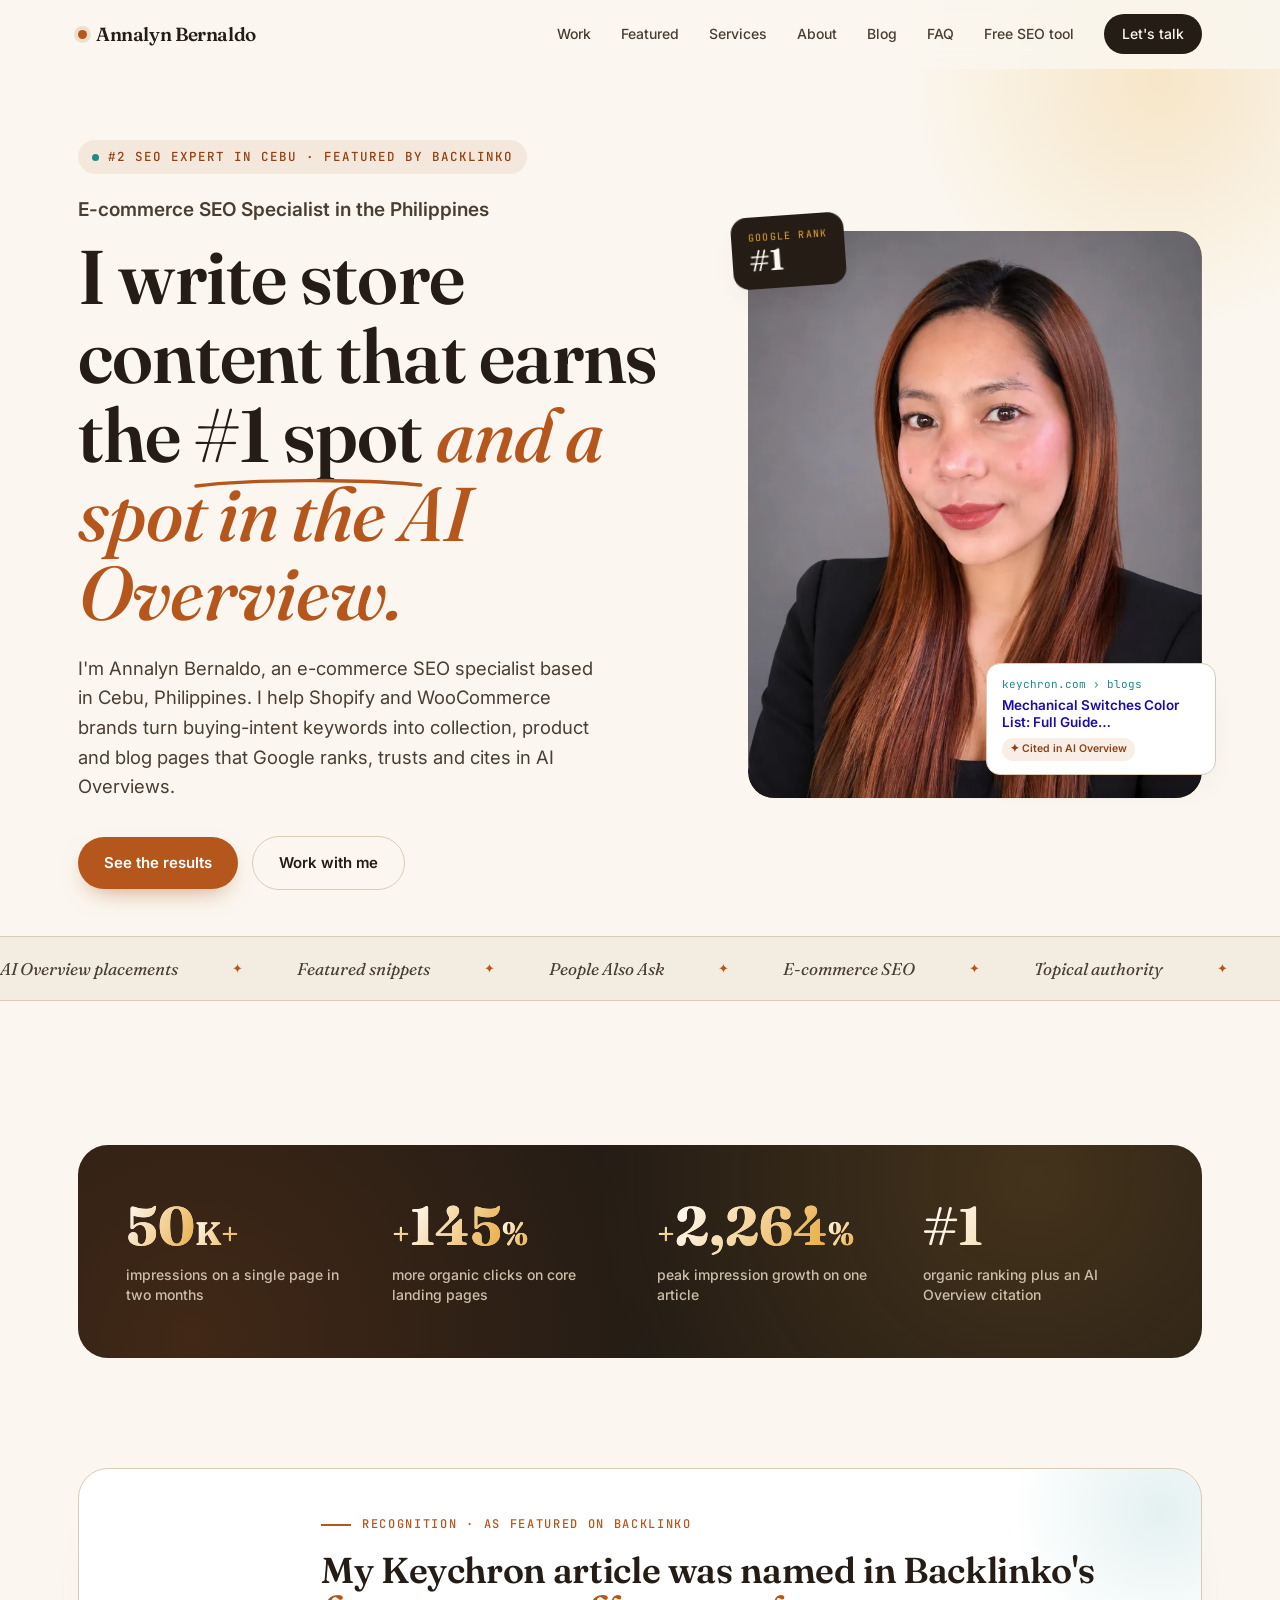
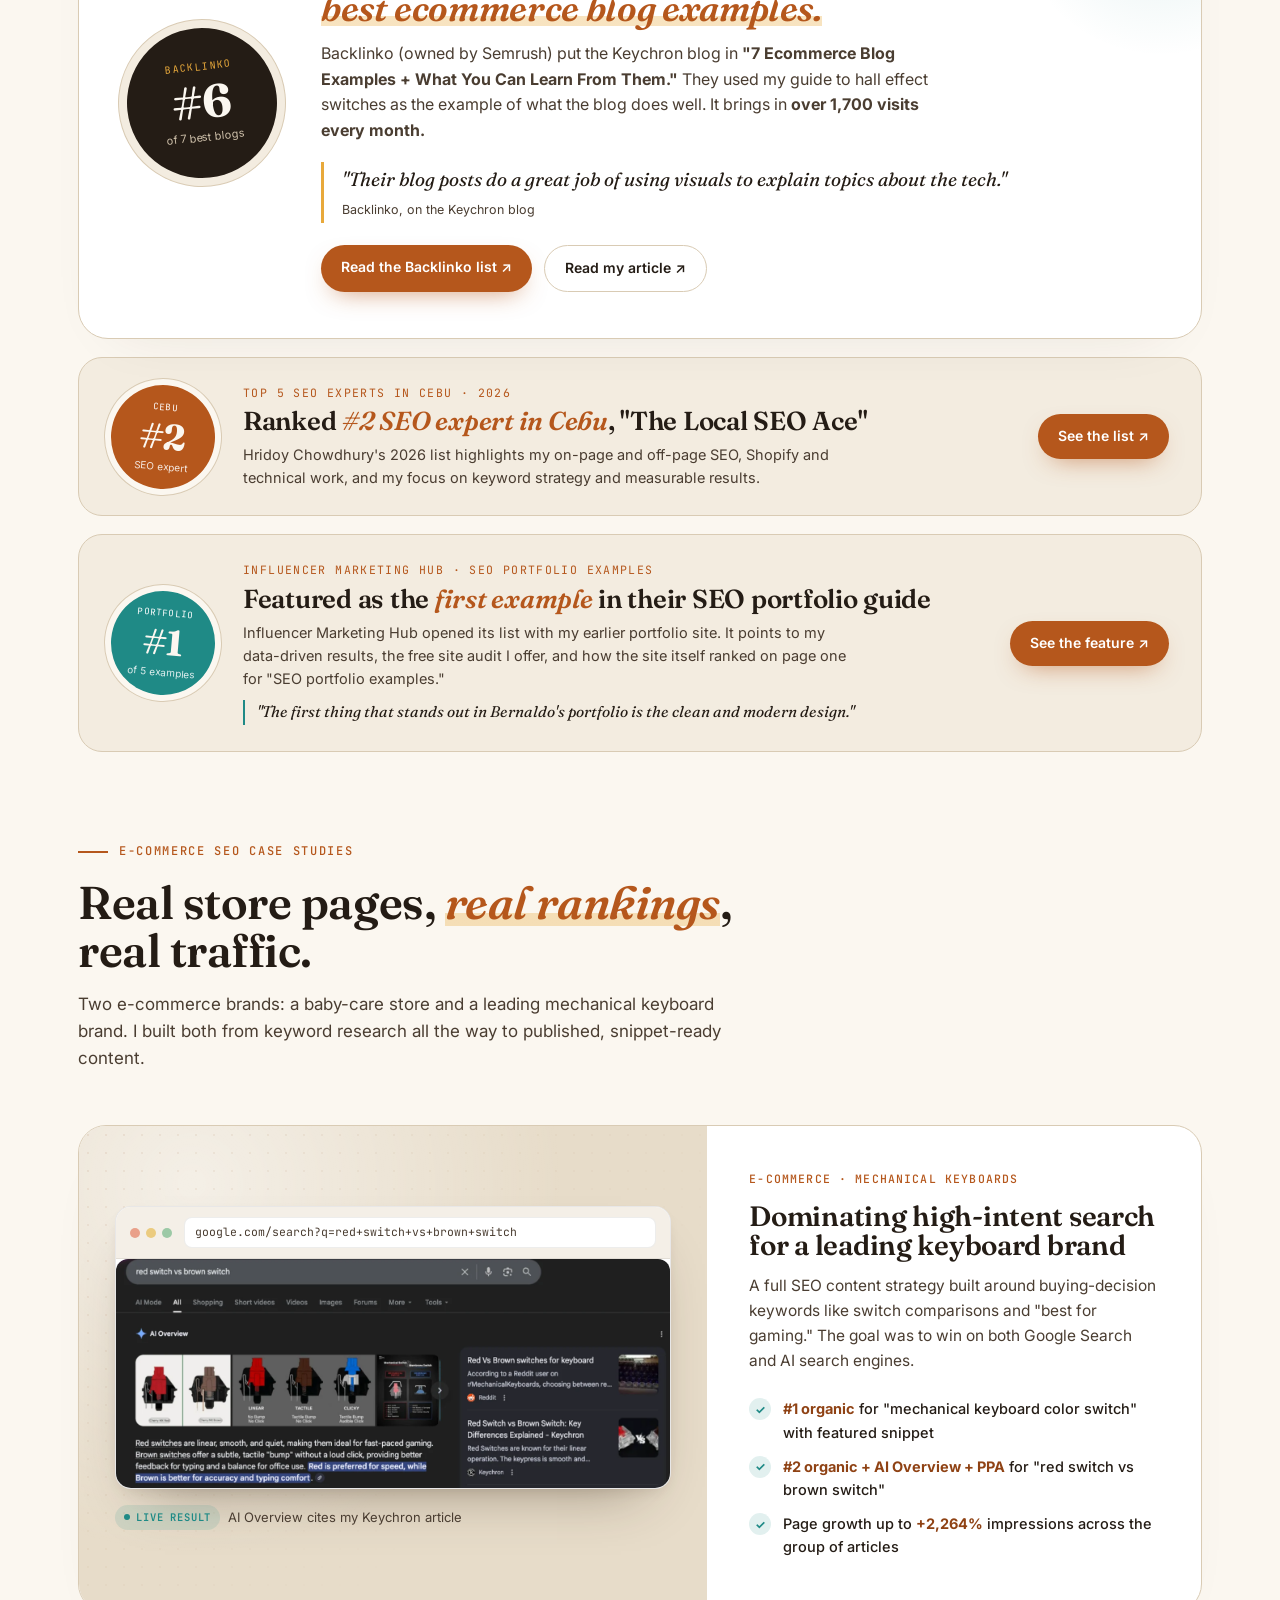
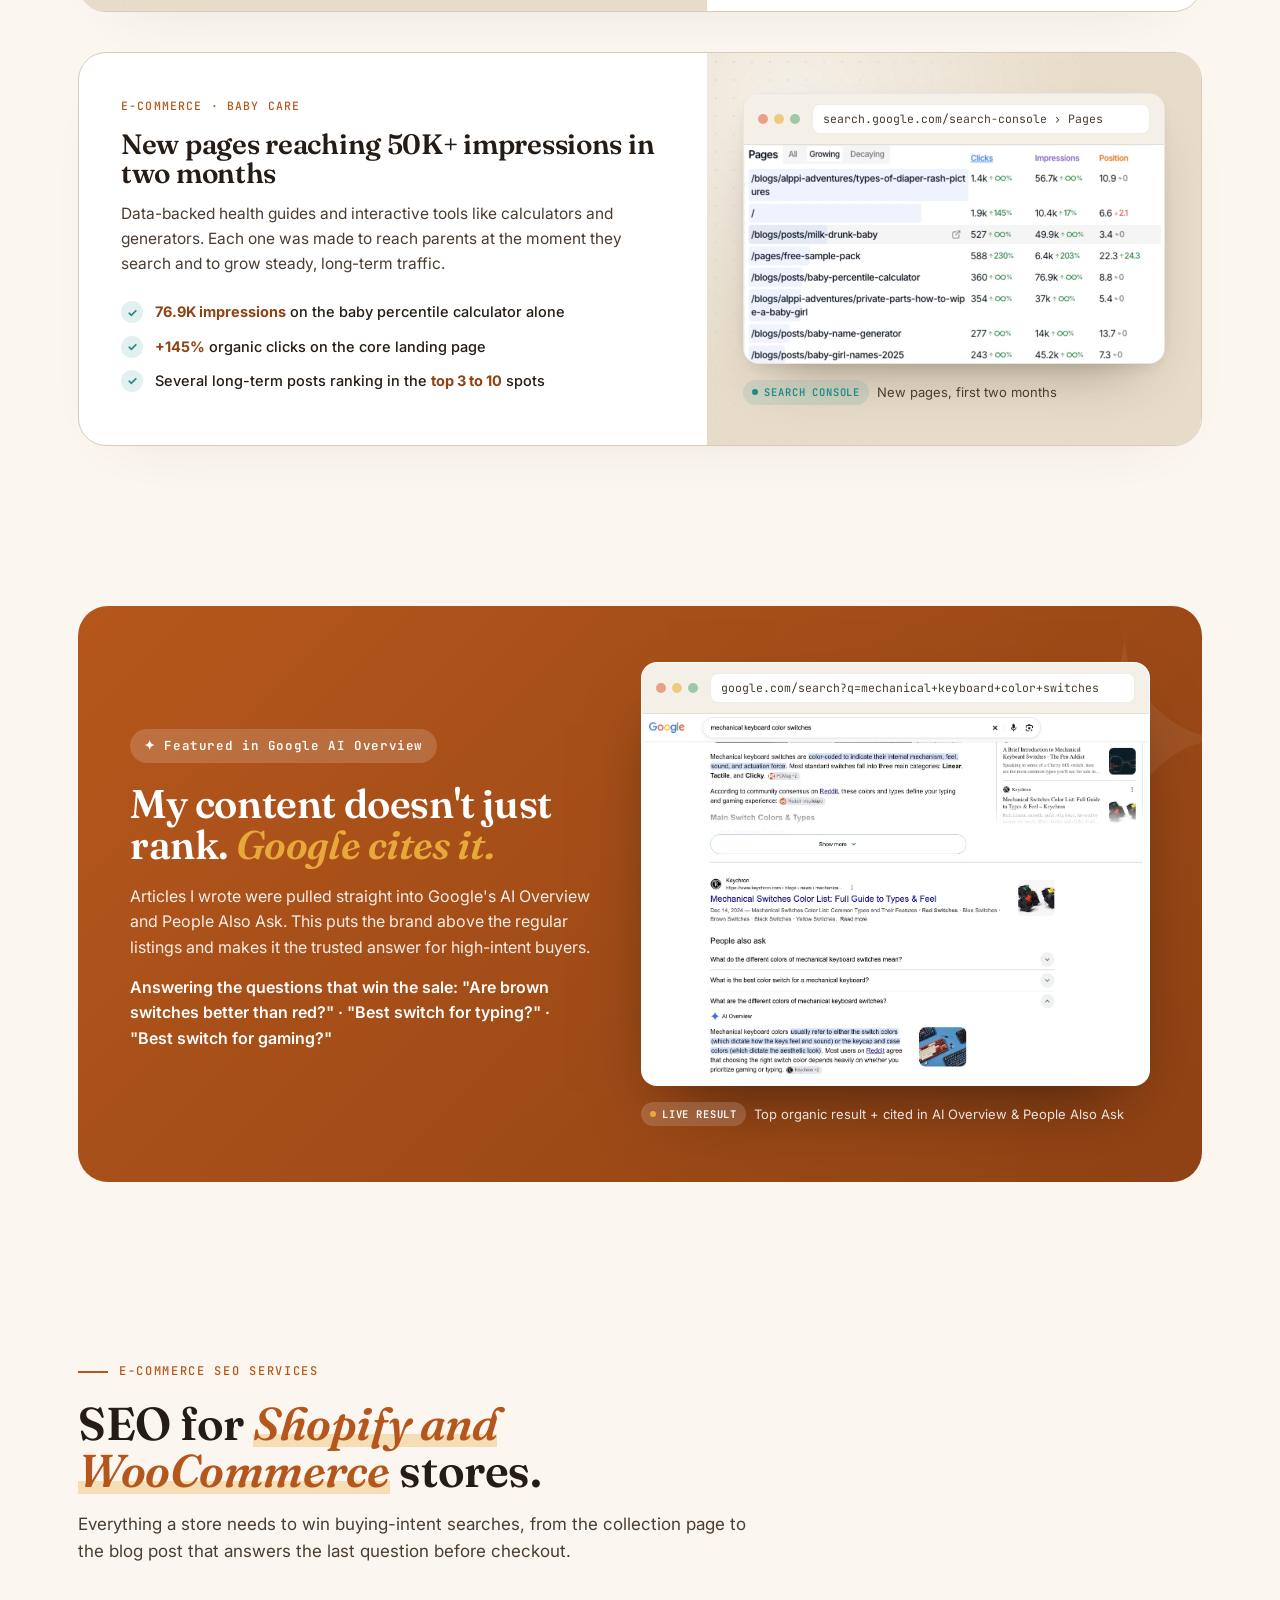
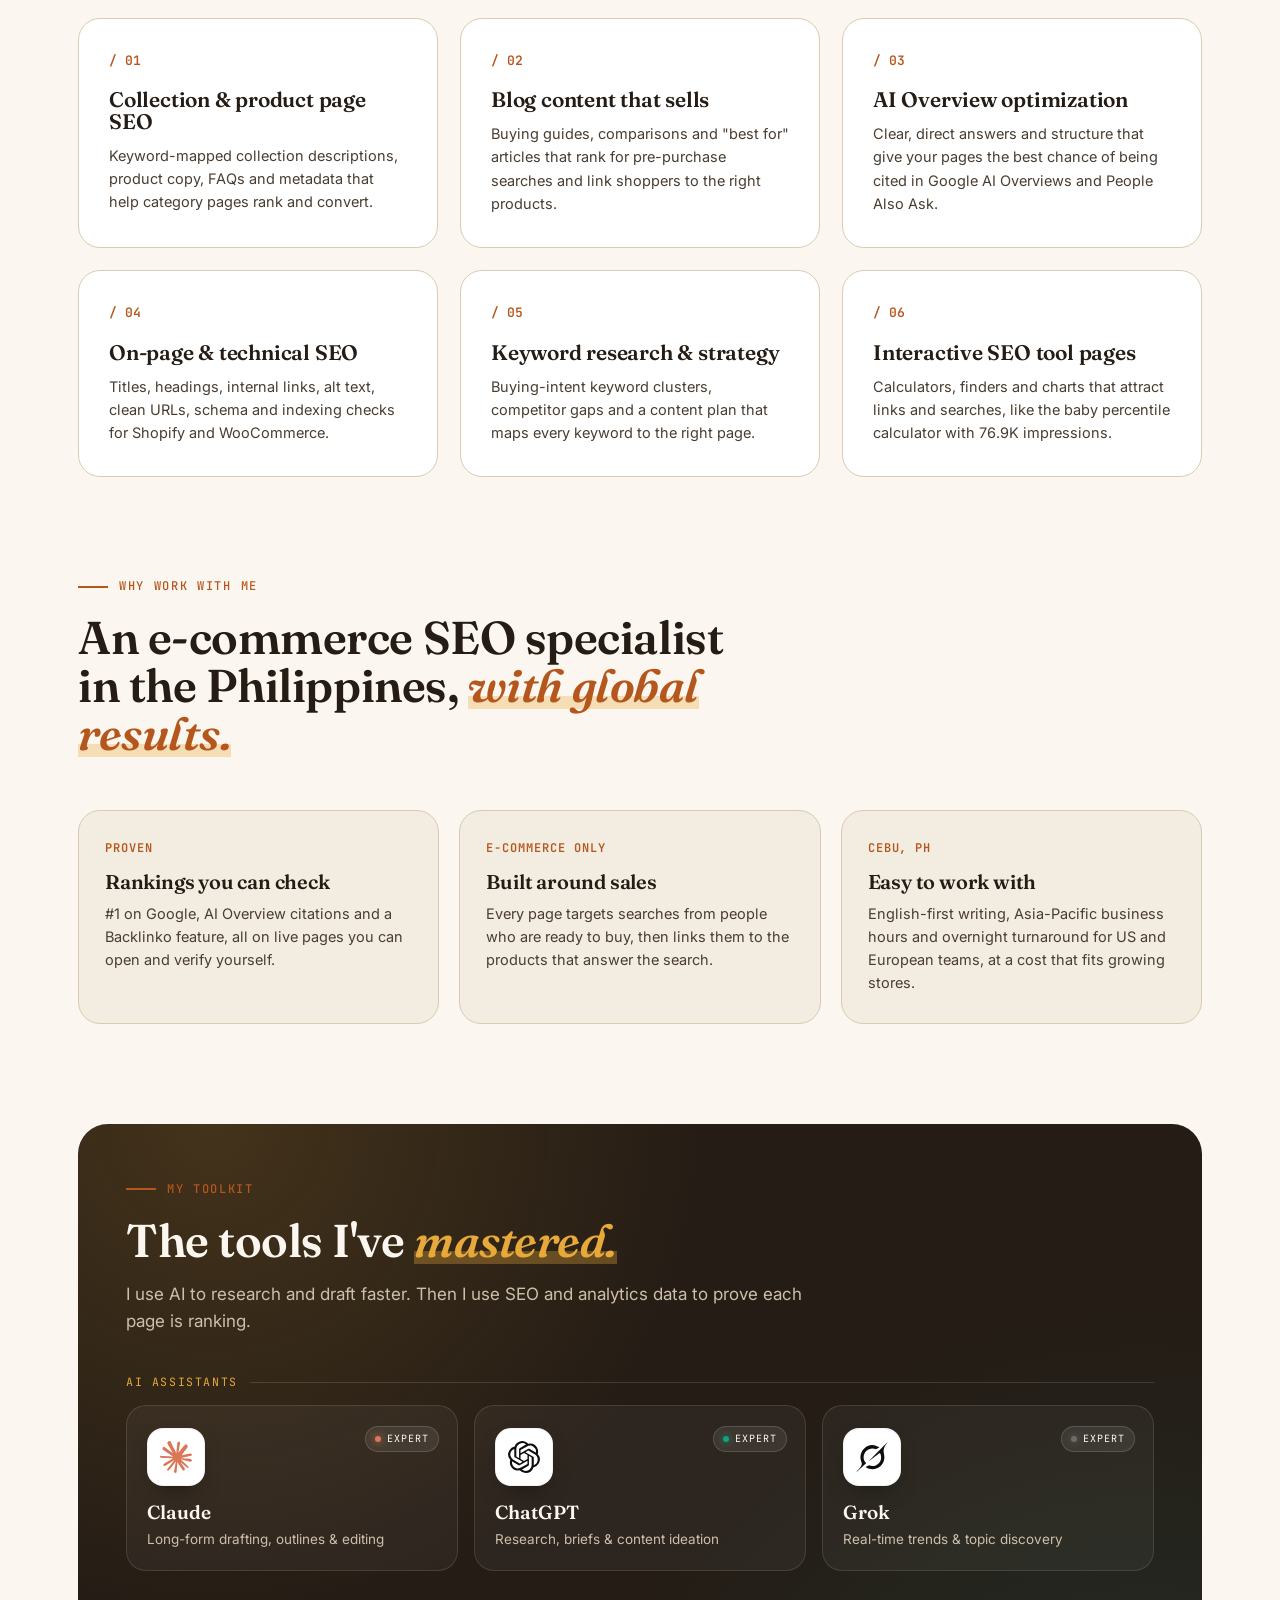
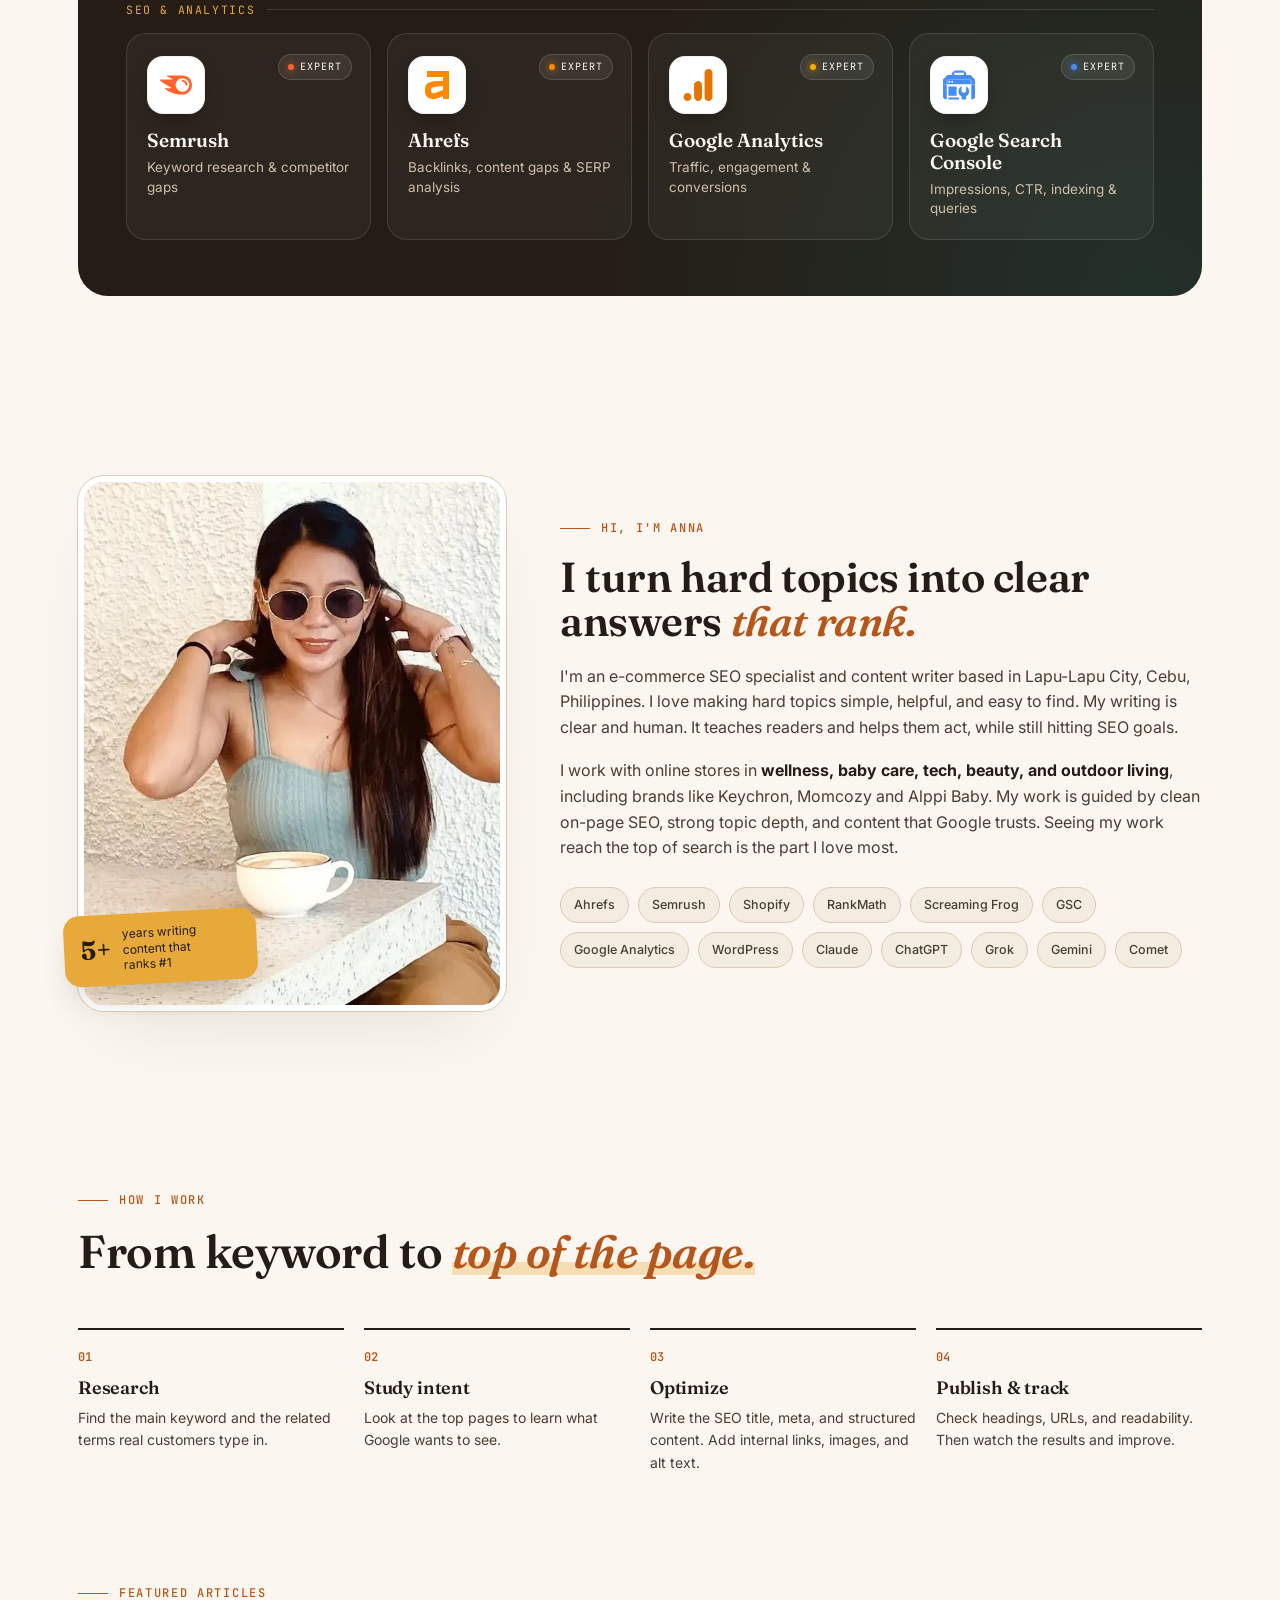
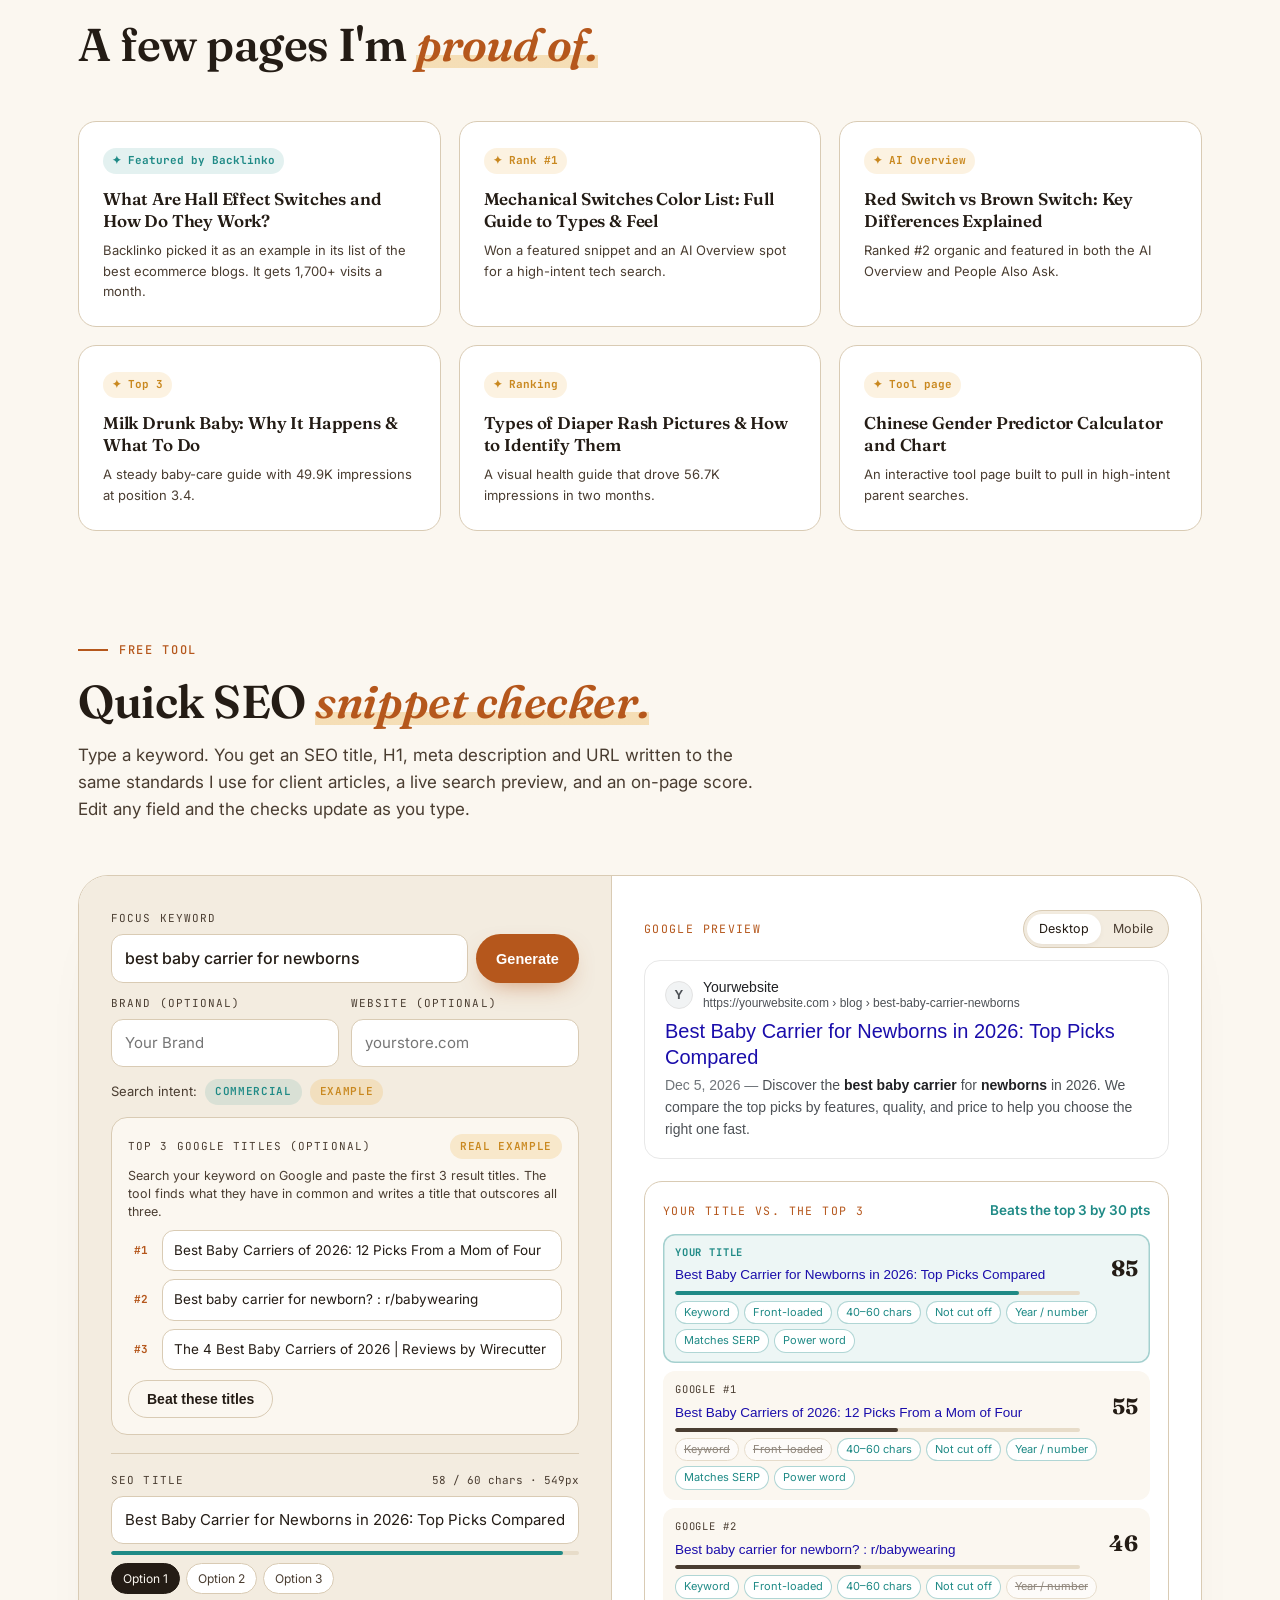
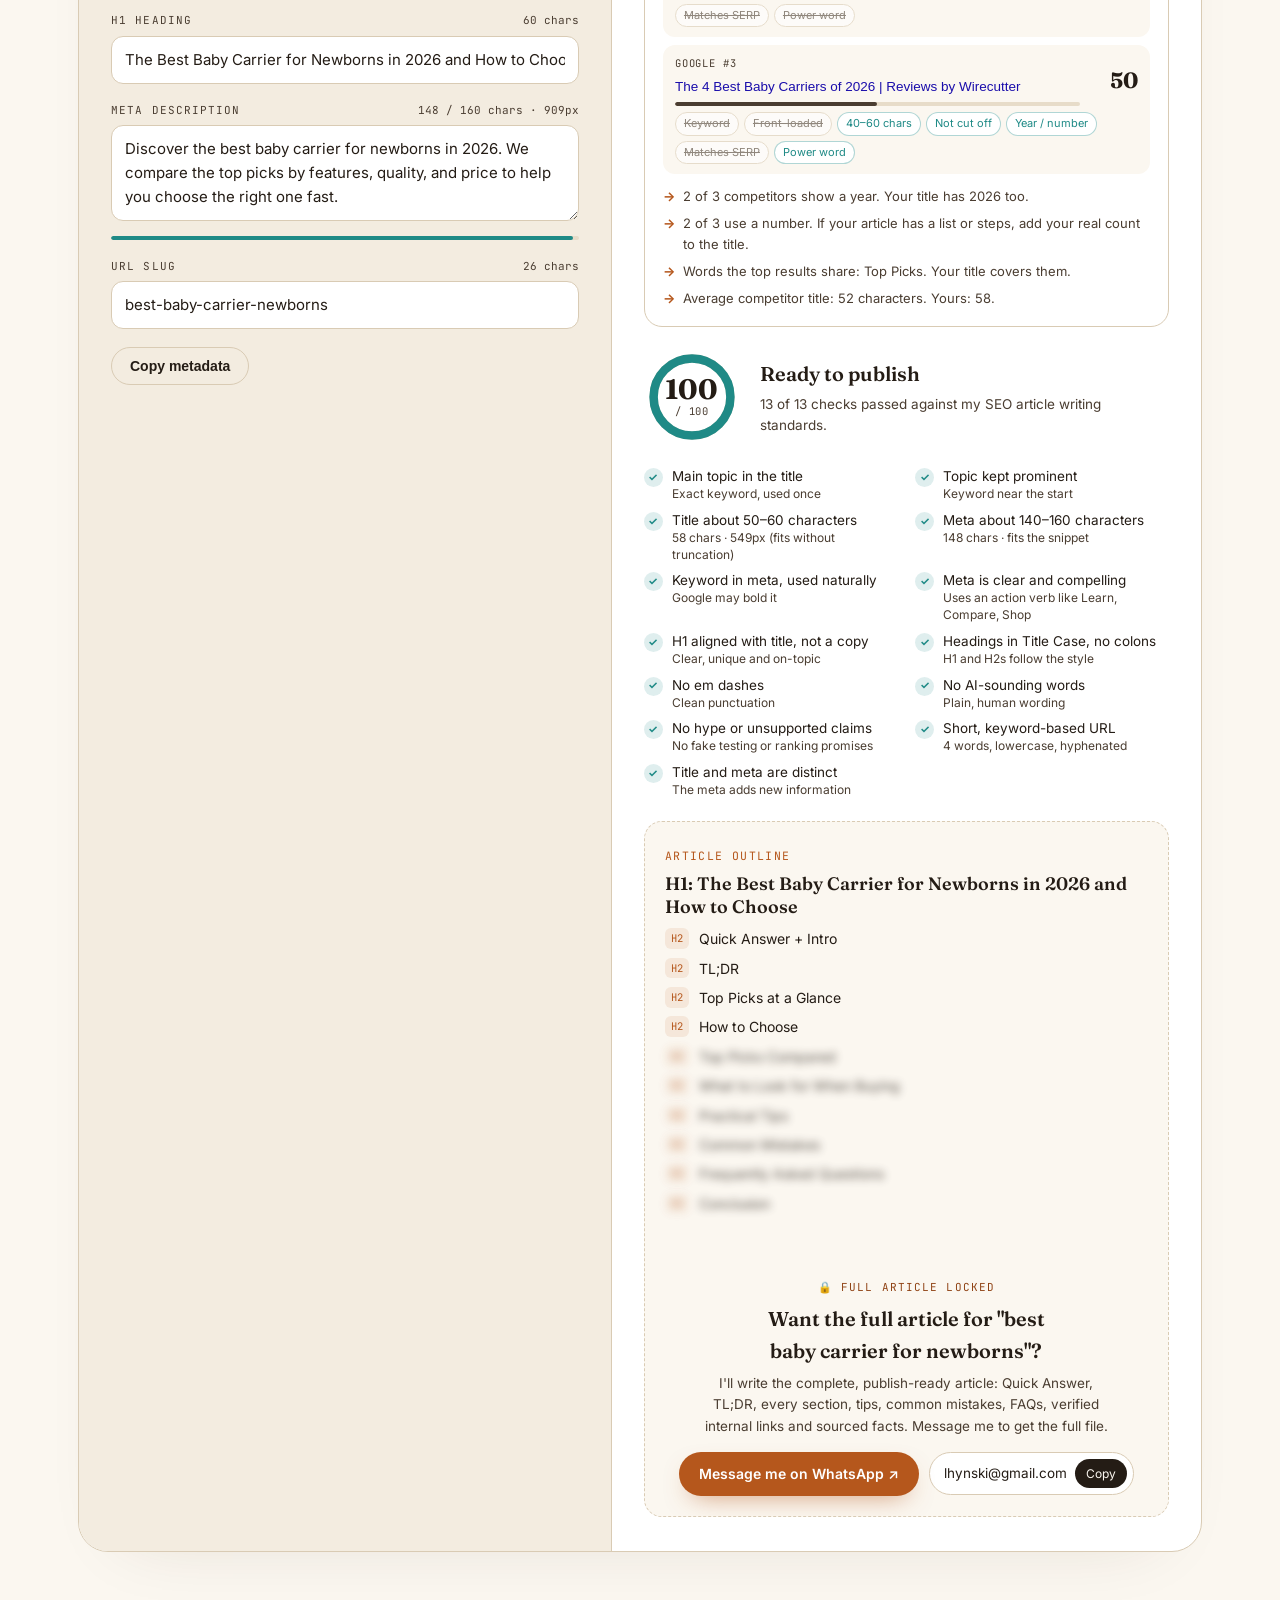
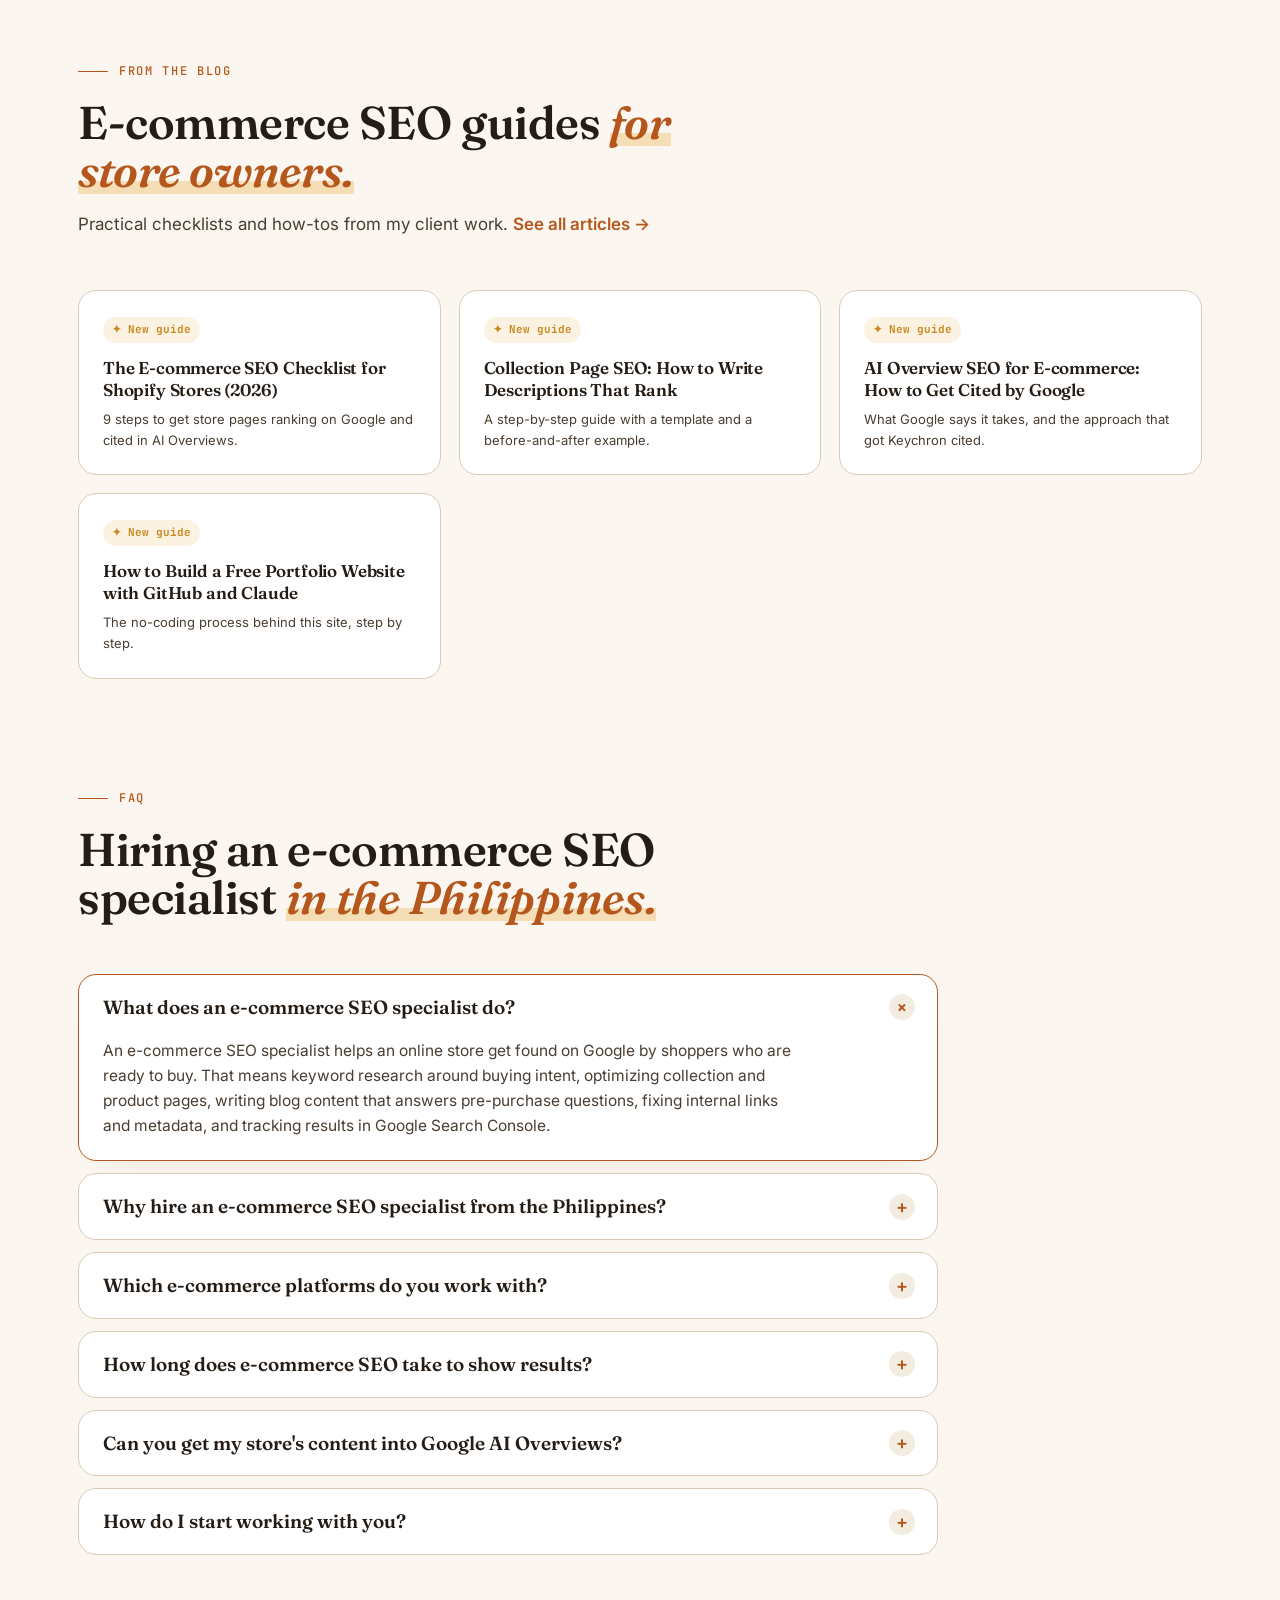
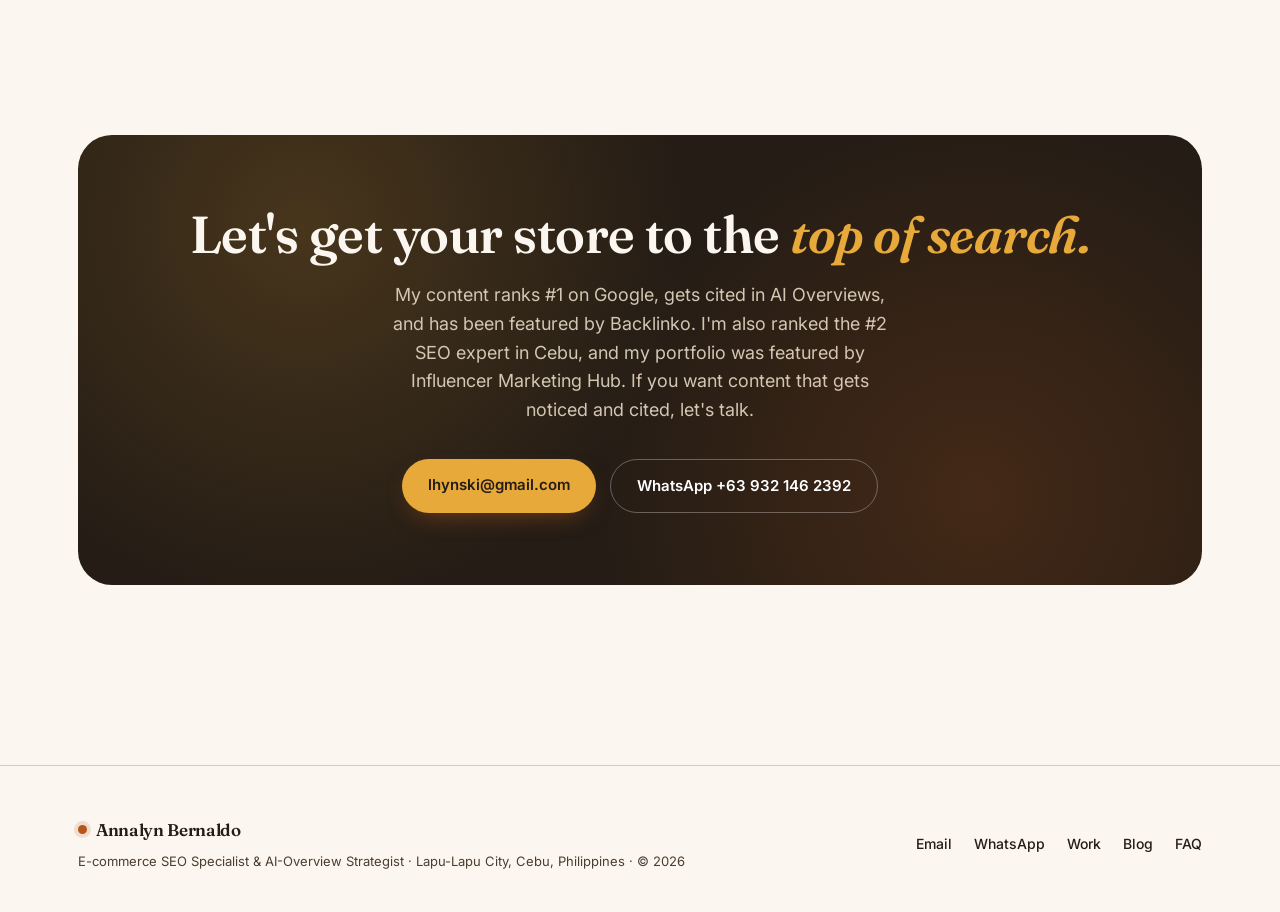
==== index.html @ 7ed4def5 "Add files via upload" ====
<!doctype html>
<html lang="en">
<head>
<meta charset="utf-8">
<meta name="viewport" content="width=device-width,initial-scale=1,viewport-fit=cover">
<title>E-commerce SEO Specialist Philippines | Annalyn Bernaldo</title>
<meta name="description" content="Annalyn Bernaldo is an e-commerce SEO specialist in the Philippines. Shopify and WooCommerce SEO that earns #1 Google rankings and AI Overview citations.">
<meta name="robots" content="index,follow,max-image-preview:large">
<link rel="canonical" href="https://annalynne90.github.io/bernaldo.github.io/">
<meta name="author" content="Annalyn Bernaldo">
<meta property="og:type" content="profile">
<meta property="og:site_name" content="Annalyn Bernaldo">
<meta property="og:locale" content="en_PH">
<meta property="og:url" content="https://annalynne90.github.io/bernaldo.github.io/">
<meta property="og:title" content="E-commerce SEO Specialist in the Philippines | Annalyn Bernaldo">
<meta property="og:description" content="Shopify and WooCommerce SEO that ranks #1 on Google and gets cited in AI Overviews. Featured by Backlinko.">
<meta property="og:image" content="https://annalynne90.github.io/bernaldo.github.io/images/og-ecommerce-seo-specialist-philippines.jpg">
<meta property="og:image:width" content="1200">
<meta property="og:image:height" content="630">
<meta property="og:image:alt" content="Annalyn Bernaldo, e-commerce SEO specialist in the Philippines">
<meta name="twitter:card" content="summary_large_image">
<meta name="twitter:title" content="E-commerce SEO Specialist in the Philippines | Annalyn Bernaldo">
<meta name="twitter:description" content="Shopify and WooCommerce SEO that ranks #1 on Google and gets cited in AI Overviews.">
<meta name="twitter:image" content="https://annalynne90.github.io/bernaldo.github.io/images/og-ecommerce-seo-specialist-philippines.jpg">
<meta name="theme-color" content="#FBF7F0">
<meta name="geo.region" content="PH-CEB">
<meta name="geo.placename" content="Lapu-Lapu City, Cebu, Philippines">
<link rel="icon" href="data:image/svg+xml,%3Csvg xmlns='http://www.w3.org/2000/svg' viewBox='0 0 32 32'%3E%3Ccircle cx='16' cy='16' r='14' fill='%23B5571C'/%3E%3Ctext x='16' y='21.5' font-family='Georgia,serif' font-size='15' font-weight='700' fill='%23FBF7F0' text-anchor='middle'%3EAB%3C/text%3E%3C/svg%3E">
<link rel="preload" as="image" href="images/annalyn-bernaldo-ecommerce-seo-specialist-philippines.webp" fetchpriority="high">
<link rel="preconnect" href="https://fonts.googleapis.com">
<link rel="preconnect" href="https://fonts.gstatic.com" crossorigin>
<link href="https://fonts.googleapis.com/css2?family=Fraunces:ital,opsz,wght@0,9..144,400;0,9..144,500;0,9..144,600;0,9..144,700;0,9..144,900;1,9..144,500;1,9..144,600&family=Inter:wght@400;500;600;700&family=JetBrains+Mono:wght@400;500;700&display=swap" rel="stylesheet">
<script type="application/ld+json">
{"@context": "https://schema.org", "@graph": [{"@type": "Person", "@id": "https://annalynne90.github.io/bernaldo.github.io/#annalyn", "name": "Annalyn Bernaldo", "alternateName": "Anna Bernaldo", "url": "https://annalynne90.github.io/bernaldo.github.io/", "image": "https://annalynne90.github.io/bernaldo.github.io/images/annalyn-bernaldo-ecommerce-seo-specialist-philippines.webp", "jobTitle": "E-commerce SEO Specialist", "description": "E-commerce SEO specialist and AI-Overview content strategist based in Lapu-Lapu City, Cebu, Philippines.", "email": "mailto:lhynski@gmail.com", "telephone": "+639321462392", "address": {"@type": "PostalAddress", "addressLocality": "Lapu-Lapu City", "addressRegion": "Cebu", "addressCountry": "PH"}, "knowsAbout": ["E-commerce SEO", "Shopify SEO", "WooCommerce SEO", "SEO content writing", "Google AI Overviews", "Keyword research", "On-page SEO"], "subjectOf": [{"@type": "Article", "name": "7 Ecommerce Blog Examples + What You Can Learn From Them", "url": "https://backlinko.com/ecommerce-blog-examples", "publisher": {"@type": "Organization", "name": "Backlinko"}}, {"@type": "Article", "name": "SEO Portfolio Examples", "url": "https://influencermarketinghub.com/seo-portfolio-examples/", "publisher": {"@type": "Organization", "name": "Influencer Marketing Hub"}}, {"@type": "Article", "name": "Top 5 SEO Experts in Cebu", "url": "https://hridoychowdhury.com/top-5-seo-experts-in-cebu/"}]}, {"@type": "ProfessionalService", "@id": "https://annalynne90.github.io/bernaldo.github.io/#service", "name": "Annalyn Bernaldo · E-commerce SEO Specialist", "url": "https://annalynne90.github.io/bernaldo.github.io/", "image": "https://annalynne90.github.io/bernaldo.github.io/images/og-ecommerce-seo-specialist-philippines.jpg", "founder": {"@id": "https://annalynne90.github.io/bernaldo.github.io/#annalyn"}, "email": "lhynski@gmail.com", "telephone": "+639321462392", "address": {"@type": "PostalAddress", "addressLocality": "Lapu-Lapu City", "addressRegion": "Cebu", "addressCountry": "PH"}, "areaServed": [{"@type": "Country", "name": "Philippines"}, {"@type": "Place", "name": "Worldwide"}], "serviceType": ["E-commerce SEO", "Shopify SEO", "WooCommerce SEO", "SEO content writing", "AI Overview optimization"]}, {"@type": "WebSite", "@id": "https://annalynne90.github.io/bernaldo.github.io/#website", "url": "https://annalynne90.github.io/bernaldo.github.io/", "name": "Annalyn Bernaldo · E-commerce SEO Specialist", "inLanguage": "en"}, {"@type": "ProfilePage", "@id": "https://annalynne90.github.io/bernaldo.github.io/#webpage", "url": "https://annalynne90.github.io/bernaldo.github.io/", "name": "E-commerce SEO Specialist Philippines | Annalyn Bernaldo", "description": "Annalyn Bernaldo is an e-commerce SEO specialist in the Philippines. Shopify and WooCommerce SEO that earns #1 Google rankings and AI Overview citations.", "isPartOf": {"@id": "https://annalynne90.github.io/bernaldo.github.io/#website"}, "mainEntity": {"@id": "https://annalynne90.github.io/bernaldo.github.io/#annalyn"}, "inLanguage": "en"}, {"@type": "FAQPage", "@id": "https://annalynne90.github.io/bernaldo.github.io/#faq", "mainEntity": [{"@type": "Question", "name": "What does an e-commerce SEO specialist do?", "acceptedAnswer": {"@type": "Answer", "text": "An e-commerce SEO specialist helps an online store get found on Google by shoppers who are ready to buy. That means keyword research around buying intent, optimizing collection and product pages, writing blog content that answers pre-purchase questions, fixing internal links and metadata, and tracking results in Google Search Console."}}, {"@type": "Question", "name": "Why hire an e-commerce SEO specialist from the Philippines?", "acceptedAnswer": {"@type": "Answer", "text": "You get experienced, English-first SEO work at a lower cost than most US, UK or Australian agencies. Working from Cebu, I overlap with Asia-Pacific business hours and can deliver overnight for US and European teams. My work has ranked #1 on Google for international brands like Keychron and has been featured by Backlinko."}}, {"@type": "Question", "name": "Which e-commerce platforms do you work with?", "acceptedAnswer": {"@type": "Answer", "text": "I mainly work with Shopify and WooCommerce (WordPress) stores. I handle collection pages, product pages, blog articles, metadata and internal linking, and I use tools like Ahrefs, Semrush, Screaming Frog, RankMath and Google Search Console."}}, {"@type": "Question", "name": "How long does e-commerce SEO take to show results?", "acceptedAnswer": {"@type": "Answer", "text": "Most stores see early movement in impressions within 4 to 8 weeks and stronger ranking and traffic gains within 3 to 6 months, depending on competition and site authority. For one baby-care store, new pages I wrote reached more than 50,000 impressions in two months."}}, {"@type": "Question", "name": "Can you get my store's content into Google AI Overviews?", "acceptedAnswer": {"@type": "Answer", "text": "No one can guarantee an AI Overview placement, but content built around clear, direct answers to buyer questions has the best chance. My articles for Keychron were cited in Google's AI Overview and People Also Ask for searches like \"red switch vs brown switch\"."}}, {"@type": "Question", "name": "How do I start working with you?", "acceptedAnswer": {"@type": "Answer", "text": "Send me your store URL and the products or keywords you want to rank for by email at lhynski@gmail.com or on WhatsApp at +63 932 146 2392. I'll reply with where I see the biggest opportunities and how I would approach them."}}]}]}
</script>
<style>:root{color-scheme:light}body{margin:0;padding:0}img{max-width:100%}[hidden]:not([hidden=until-found i]){display:none!important}</style>
<style>
:root{
  --sand:#F3ECE0; --sand-deep:#E7DCC9; --cream:#FBF7F0;
  --ink:#241C15; --ink-soft:#4A3D31;
  --rust:#B5571C; --rust-deep:#8F4214;
  --gold:#E8A93B; --gold-deep:#C9881F;
  --line:#D9CBB4; --teal:#1F8A86;
  --shadow:rgba(54,38,20,.14);
}
*{margin:0;padding:0;box-sizing:border-box}
html{scroll-behavior:smooth}
body{
  font-family:'Inter',sans-serif;background:var(--cream);color:var(--ink);
  line-height:1.6;overflow-x:hidden;-webkit-font-smoothing:antialiased;
}
.wrap{max-width:1180px;margin:0 auto;padding:0 28px}
h1,h2,h3{font-family:'Fraunces',serif;line-height:1.04;letter-spacing:-.01em}
a{color:inherit;text-decoration:none}
img{display:block;max-width:100%;height:auto}

/* ===== NAV ===== */
nav{position:fixed;top:0;left:0;right:0;z-index:100;padding-top:env(safe-area-inset-top,0px);background:rgba(251,247,240,.82);
  backdrop-filter:blur(12px);border-bottom:1px solid transparent;transition:border-color .3s,box-shadow .3s}
nav.scrolled{border-color:var(--line);box-shadow:0 4px 24px -16px var(--shadow)}
.nav-inner{max-width:1180px;margin:0 auto;padding:14px 28px;display:flex;align-items:center;justify-content:space-between}
.brand{font-family:'Fraunces',serif;font-weight:600;font-size:19px;letter-spacing:-.02em;display:flex;align-items:center;gap:9px}
.brand .dot{width:9px;height:9px;border-radius:50%;background:var(--rust);box-shadow:0 0 0 4px rgba(181,87,28,.16)}
.nav-links{display:flex;gap:30px;align-items:center}
.nav-links a{font-size:14px;font-weight:500;color:var(--ink-soft);transition:color .2s;position:relative}
.nav-links a:hover{color:var(--rust)}
.nav-cta{background:var(--ink);color:var(--cream)!important;padding:9px 18px;border-radius:100px;font-weight:600;transition:transform .2s,background .2s}
.nav-cta:hover{background:var(--rust);transform:translateY(-1px)}
@media(max-width:760px){.nav-links a:not(.nav-cta){display:none}.wrap,.nav-inner{padding-left:max(16px,env(safe-area-inset-left,0px));padding-right:max(16px,env(safe-area-inset-right,0px))}}

/* ===== HERO ===== */
.hero{padding:140px 0 70px;position:relative;overflow:hidden}
.hero::before{content:"";position:absolute;top:-200px;right:-160px;width:560px;height:560px;
  background:radial-gradient(circle,rgba(232,169,59,.22),transparent 65%);z-index:0}
.hero-grid{display:grid;grid-template-columns:1.15fr .85fr;gap:56px;align-items:center;position:relative;z-index:1}
.eyebrow{display:inline-flex;align-items:center;gap:9px;font-family:'JetBrains Mono',monospace;
  font-size:12.5px;font-weight:500;letter-spacing:.08em;text-transform:uppercase;color:var(--rust-deep);
  background:rgba(181,87,28,.09);padding:7px 14px;border-radius:100px;margin-bottom:24px}
.eyebrow .pulse{width:7px;height:7px;border-radius:50%;background:var(--teal);
  box-shadow:0 0 0 0 rgba(31,138,134,.5);animation:pulse 2s infinite}
@keyframes pulse{0%{box-shadow:0 0 0 0 rgba(31,138,134,.45)}70%{box-shadow:0 0 0 8px rgba(31,138,134,0)}100%{box-shadow:0 0 0 0 rgba(31,138,134,0)}}
.hero h1{font-size:clamp(42px,6.2vw,76px);font-weight:600;margin-bottom:22px}
.hero h1 .accent{font-style:italic;color:var(--rust);font-weight:500}
.hero h1 .underline{position:relative;white-space:nowrap}
.hero h1 .underline svg{position:absolute;left:0;bottom:-10px;width:100%;height:14px}
.hero-sub{font-size:18.5px;color:var(--ink-soft);max-width:520px;margin-bottom:34px}
.hero-actions{display:flex;gap:14px;flex-wrap:wrap;align-items:center}
.btn{padding:14px 26px;border-radius:100px;font-weight:600;font-size:15px;transition:transform .2s,box-shadow .2s;cursor:pointer;border:none}
.btn-primary{background:var(--rust);color:#fff;box-shadow:0 10px 26px -12px rgba(181,87,28,.7)}
.btn-primary:hover{transform:translateY(-2px);box-shadow:0 16px 32px -12px rgba(181,87,28,.75)}
.btn-ghost{background:transparent;color:var(--ink);border:1.5px solid var(--line)}
.btn-ghost:hover{border-color:var(--ink);transform:translateY(-2px)}

@media(max-width:860px){
  .hero{padding:104px 0 56px}
  .hero-grid{grid-template-columns:1fr;gap:44px}
  .hero-card{width:100%;max-width:440px;margin:0 auto;padding:0 10px}
  .rank-badge{left:-4px;top:-14px}
  .serp-chip{right:-4px;bottom:20px}
}
@media(max-width:520px){
  .hero-card{max-width:340px}
  .hero h1{font-size:clamp(36px,10.5vw,46px)}
  .hero-sub{font-size:17px}
  .eyebrow{font-size:11px;letter-spacing:.05em;line-height:1.5}
  .hero-card{padding:0 6px}
  .rank-badge{padding:10px 13px}.rank-badge .num{font-size:24px}
  .serp-chip{max-width:200px;padding:10px 12px}.serp-chip .ttl{font-size:12.5px}
  .hero-actions .btn{flex:1 1 auto;text-align:center}
}
/* hero portrait as a "ranked result" */
.hero-card{position:relative}
.portrait-frame{position:relative;border-radius:26px;overflow:hidden;box-shadow:0 30px 70px -30px var(--shadow);
  background:linear-gradient(140deg,var(--gold),var(--rust));padding:0}
.portrait-frame img{width:100%;aspect-ratio:4/5;object-fit:cover;object-position:center 25%}
.rank-badge{position:absolute;top:-16px;left:-16px;background:var(--ink);color:var(--cream);
  border-radius:16px;padding:13px 17px;box-shadow:0 14px 30px -12px var(--shadow);z-index:3;transform:rotate(-4deg)}
.rank-badge .lbl{font-family:'JetBrains Mono',monospace;font-size:10px;letter-spacing:.12em;color:var(--gold);text-transform:uppercase}
.rank-badge .num{font-family:'Fraunces',serif;font-size:30px;font-weight:700;line-height:1}
.serp-chip{position:absolute;right:-14px;bottom:24px;background:#fff;border:1px solid var(--line);
  border-radius:14px;padding:12px 15px;box-shadow:0 16px 34px -16px var(--shadow);z-index:3;max-width:230px}
.serp-chip .url{font-size:11px;color:var(--teal);font-family:'JetBrains Mono',monospace;margin-bottom:3px}
.serp-chip .ttl{font-size:13.5px;color:#1a0dab;font-weight:600;line-height:1.3}
.serp-chip .ai{display:inline-flex;align-items:center;gap:5px;margin-top:7px;font-size:10.5px;font-weight:600;
  color:var(--rust-deep);background:rgba(181,87,28,.1);padding:3px 8px;border-radius:100px}

/* ===== MARQUEE STRIP ===== */
.strip{border-top:1px solid var(--line);border-bottom:1px solid var(--line);background:var(--sand);
  padding:18px 0;margin-top:46px;overflow:hidden}
.strip-track{display:flex;gap:54px;white-space:nowrap;animation:scroll 28s linear infinite;width:max-content}
.strip-track span{font-family:'Fraunces',serif;font-style:italic;font-size:17px;color:var(--ink-soft);display:flex;align-items:center;gap:54px}
.strip-track span::after{content:"✦";color:var(--rust);font-style:normal;font-size:13px}
@keyframes scroll{to{transform:translateX(-50%)}}

/* ===== SECTION SHELL ===== */
section{padding:90px 0}
.sec-head{margin-bottom:52px;max-width:680px}
.sec-tag{font-family:'JetBrains Mono',monospace;font-size:12px;letter-spacing:.14em;text-transform:uppercase;
  color:var(--rust);font-weight:500;display:flex;align-items:center;gap:11px;margin-bottom:18px}
.sec-tag::before{content:"";width:30px;height:1.5px;background:var(--rust)}
.sec-head h2{font-size:clamp(30px,4.4vw,46px);font-weight:600}
.sec-head h2 em{font-style:italic;color:var(--rust)}
.sec-head p{margin-top:16px;font-size:17px;color:var(--ink-soft)}

/* ===== STATS ===== */
.stats{background:var(--ink);color:var(--cream);border-radius:30px;padding:54px 48px;
  display:grid;grid-template-columns:repeat(4,1fr);gap:34px;position:relative;overflow:hidden}
.stats::before{content:"";position:absolute;inset:0;background:
  radial-gradient(circle at 85% 15%,rgba(232,169,59,.16),transparent 45%),
  radial-gradient(circle at 10% 90%,rgba(181,87,28,.2),transparent 45%)}
.stat{position:relative;z-index:1}
.stat .n{font-family:'Fraunces',serif;font-size:clamp(36px,4.6vw,54px);font-weight:700;line-height:1;
  background:linear-gradient(120deg,#fff,var(--gold));-webkit-background-clip:text;background-clip:text;-webkit-text-fill-color:transparent}
.stat .n span{background:inherit;-webkit-background-clip:text;background-clip:text;-webkit-text-fill-color:transparent}
.stat .l{margin-top:12px;font-size:14px;color:#cdbfa9;font-weight:500;line-height:1.4}
@media(max-width:760px){.stats{grid-template-columns:repeat(2,1fr);padding:38px 28px;gap:30px}}

/* ===== CASE STUDIES ===== */
.case{display:grid;grid-template-columns:1fr 1fr;gap:0;border:1px solid var(--line);border-radius:28px;
  overflow:hidden;margin-bottom:40px;background:#fff;box-shadow:0 24px 60px -42px var(--shadow);transition:transform .35s,box-shadow .35s}
.case:hover{transform:translateY(-4px);box-shadow:0 36px 70px -42px var(--shadow)}
.case-media{position:relative;background:var(--sand-deep);display:flex;align-items:center;justify-content:center;padding:30px;min-height:340px}
.case-media img{width:100%;border-radius:12px;box-shadow:0 18px 44px -22px var(--shadow)}
.case-body{padding:44px 42px;display:flex;flex-direction:column;justify-content:center}
.case.flip .case-media{order:2}
.case-kicker{font-family:'JetBrains Mono',monospace;font-size:11.5px;letter-spacing:.1em;text-transform:uppercase;color:var(--rust);font-weight:500;margin-bottom:14px}
.case-body h3{font-size:28px;font-weight:600;margin-bottom:14px}
.case-body p{font-size:15.5px;color:var(--ink-soft);margin-bottom:24px}
.case-wins{display:flex;flex-direction:column;gap:11px;margin-bottom:8px}
.win{display:flex;align-items:flex-start;gap:12px;font-size:14.5px;font-weight:500}
.win .tick{flex-shrink:0;width:22px;height:22px;border-radius:50%;background:rgba(31,138,134,.13);color:var(--teal);
  display:flex;align-items:center;justify-content:center;font-size:12px;font-weight:700;margin-top:1px}
.win b{color:var(--rust-deep)}
@media(max-width:820px){.case{grid-template-columns:1fr}.case.flip .case-media{order:0}.case-media{min-height:260px}}

/* ===== AI OVERVIEW HIGHLIGHT ===== */
.ai-feature{background:linear-gradient(135deg,var(--rust),var(--rust-deep));border-radius:30px;color:#fff;
  padding:56px 52px;display:grid;grid-template-columns:1fr 1.1fr;gap:48px;align-items:center;position:relative;overflow:hidden}
.ai-feature::before{content:"✦";position:absolute;font-size:280px;right:-40px;top:-90px;color:rgba(255,255,255,.06);font-family:'Fraunces',serif}
.ai-feature .copy{position:relative;z-index:1}
.ai-feature .badge{display:inline-flex;align-items:center;gap:8px;background:rgba(255,255,255,.16);
  padding:7px 14px;border-radius:100px;font-size:12.5px;font-weight:600;font-family:'JetBrains Mono',monospace;letter-spacing:.05em;margin-bottom:20px}
.ai-feature h2{font-size:clamp(28px,3.6vw,40px);font-weight:600;margin-bottom:18px;color:#fff}
.ai-feature h2 em{font-style:italic;color:var(--gold)}
.ai-feature p{font-size:16px;color:rgba(255,255,255,.9);margin-bottom:8px}
.ai-shot{position:relative;z-index:1;border-radius:16px;overflow:hidden;box-shadow:0 30px 60px -24px rgba(0,0,0,.45);transform:rotate(1.2deg)}
.ai-shot img{width:100%}
@media(max-width:820px){.ai-feature{grid-template-columns:minmax(0,1fr);padding:40px 22px}}
.ai-feature>*{min-width:0}

/* ===== SERVICES ===== */
.svc-grid{display:grid;grid-template-columns:repeat(2,1fr);gap:22px}
.svc{border:1px solid var(--line);border-radius:22px;padding:32px 30px;background:#fff;transition:transform .3s,border-color .3s;position:relative;overflow:hidden}
.svc:hover{transform:translateY(-4px);border-color:var(--rust)}
.svc .ix{font-family:'JetBrains Mono',monospace;font-size:13px;color:var(--rust);font-weight:600;margin-bottom:18px}
.svc h3{font-size:21px;font-weight:600;margin-bottom:11px}
.svc p{font-size:14.5px;color:var(--ink-soft)}
@media(max-width:680px){.svc-grid{grid-template-columns:1fr}}

/* ===== ABOUT ===== */
.about{display:grid;grid-template-columns:.8fr 1.2fr;gap:54px;align-items:center}
.about-img{position:relative}
.about-img .main{border-radius:24px;overflow:hidden;box-shadow:0 30px 64px -30px var(--shadow);aspect-ratio:4/5;background:var(--sand-deep)}
.about-img .main img{width:100%;height:100%;object-fit:cover;object-position:center 20%}
.about-img .sticker{position:absolute;bottom:-22px;right:-18px;background:var(--gold);color:var(--ink);
  border-radius:18px;padding:16px 20px;box-shadow:0 16px 34px -16px var(--shadow);transform:rotate(5deg);max-width:170px}
.about-img .sticker b{font-family:'Fraunces',serif;font-size:15px;display:block}
.about-img .sticker span{font-size:11.5px;color:var(--ink-soft)}
.about-body h2{font-size:clamp(28px,4vw,42px);font-weight:600;margin-bottom:20px}
.about-body h2 em{font-style:italic;color:var(--rust)}
.about-body p{font-size:16px;color:var(--ink-soft);margin-bottom:18px}
.about-body p b{color:var(--ink)}
.tools{display:flex;flex-wrap:wrap;gap:9px;margin-top:26px}
.tool{font-size:12.5px;font-weight:500;background:var(--sand);border:1px solid var(--line);padding:7px 13px;border-radius:100px;color:var(--ink-soft)}
@media(max-width:820px){.about{grid-template-columns:1fr;gap:60px}.about-img{max-width:360px}}
@media(max-width:520px){.about-img .sticker{right:6px}}
html,body{overflow-x:clip}

/* ===== PROCESS ===== */
.steps{display:grid;grid-template-columns:repeat(4,1fr);gap:20px;counter-reset:step}
.step{border-top:2px solid var(--ink);padding-top:20px;counter-increment:step}
.step .sn{font-family:'JetBrains Mono',monospace;font-size:12px;color:var(--rust);font-weight:600;margin-bottom:12px}
.step .sn::before{content:"0" counter(step)}
.step h3{font-size:18px;font-weight:600;margin-bottom:9px}
.step p{font-size:14px;color:var(--ink-soft)}
@media(max-width:820px){.steps{grid-template-columns:1fr 1fr}}
@media(max-width:520px){.steps{grid-template-columns:1fr}}

/* ===== ARTICLES ===== */
.arts{display:grid;grid-template-columns:repeat(3,1fr);gap:18px}
.art{border:1px solid var(--line);border-radius:18px;padding:24px;background:#fff;transition:transform .3s,box-shadow .3s,border-color .3s;cursor:pointer;display:block}
.art:hover{transform:translateY(-3px);box-shadow:0 22px 44px -30px var(--shadow);border-color:var(--rust)}
.art .rk{display:inline-flex;align-items:center;gap:6px;font-size:11px;font-weight:700;font-family:'JetBrains Mono',monospace;
  color:var(--gold-deep);background:rgba(232,169,59,.15);padding:4px 9px;border-radius:100px;margin-bottom:14px}
.art h3{font-size:17px;font-weight:600;line-height:1.3;margin-bottom:8px}
.art h3 .arrow{color:var(--rust);opacity:0;transition:opacity .25s,transform .25s;display:inline-block;margin-left:4px}
.art:hover h3 .arrow{opacity:1;transform:translateX(3px)}
.art p{font-size:13px;color:var(--ink-soft)}
@media(max-width:760px){.arts{grid-template-columns:1fr}}

/* ===== CTA ===== */
.cta{background:var(--ink);border-radius:34px;padding:72px 56px;text-align:center;color:var(--cream);position:relative;overflow:hidden}
.cta::before{content:"";position:absolute;inset:0;background:
  radial-gradient(circle at 20% 20%,rgba(232,169,59,.18),transparent 40%),
  radial-gradient(circle at 80% 80%,rgba(181,87,28,.22),transparent 40%)}
.cta-in{position:relative;z-index:1}
.cta h2{font-size:clamp(32px,5vw,52px);font-weight:600;margin-bottom:20px}
.cta h2 em{font-style:italic;color:var(--gold)}
.cta p{font-size:18px;color:#d3c6b2;max-width:520px;margin:0 auto 34px}
.cta-actions{display:flex;gap:14px;justify-content:center;flex-wrap:wrap}
.cta .btn-primary{background:var(--gold);color:var(--ink)}
.cta .btn-primary:hover{background:#fff}
.cta .btn-ghost{border-color:rgba(255,255,255,.3);color:#fff}
.cta .btn-ghost:hover{border-color:#fff}

/* ===== FOOTER ===== */
footer{padding:50px 0 40px;border-top:1px solid var(--line);margin-top:90px}
.foot{display:flex;justify-content:space-between;align-items:center;flex-wrap:wrap;gap:20px}
.foot .brand{font-size:17px}
.foot-meta{font-size:13px;color:var(--ink-soft)}
.foot-links{display:flex;gap:22px;font-size:14px;font-weight:500}
.foot-links a:hover{color:var(--rust)}

/* ===== PRESS / RECOGNITION ===== */
.press{display:grid;grid-template-columns:auto 1fr;gap:44px;align-items:center;background:#fff;border:1px solid var(--line);
  border-radius:30px;padding:46px 48px;box-shadow:0 24px 60px -42px var(--shadow);position:relative;overflow:hidden}
.press::after{content:"";position:absolute;right:-120px;top:-120px;width:320px;height:320px;
  background:radial-gradient(circle,rgba(31,138,134,.12),transparent 65%)}
.press-medal{width:150px;height:150px;border-radius:50%;background:var(--ink);color:var(--cream);display:flex;flex-direction:column;
  align-items:center;justify-content:center;text-align:center;box-shadow:0 0 0 8px var(--sand),0 0 0 9px var(--line);transform:rotate(-6deg);flex-shrink:0}
.press-medal .src{font-family:'JetBrains Mono',monospace;font-size:10px;letter-spacing:.14em;text-transform:uppercase;color:var(--gold)}
.press-medal .num{font-family:'Fraunces',serif;font-size:46px;font-weight:700;line-height:1;margin:4px 0}
.press-medal .of{font-size:11px;color:#cdbfa9}
.press-body{position:relative;z-index:1}
.press-body h2{font-size:clamp(26px,3.4vw,36px);font-weight:600;margin-bottom:14px}
.press-body h2 em{font-style:italic;color:var(--rust)}
.press-body > p{font-size:16px;color:var(--ink-soft);margin-bottom:18px;max-width:640px}
.press-body blockquote{font-family:'Fraunces',serif;font-style:italic;font-size:19px;line-height:1.45;border-left:3px solid var(--gold);
  padding:4px 0 4px 18px;margin-bottom:22px;color:var(--ink)}
.press-body blockquote cite{display:block;font-family:'Inter',sans-serif;font-style:normal;font-size:12.5px;color:var(--ink-soft);margin-top:8px}
.press-links{display:flex;gap:12px;flex-wrap:wrap}
.press-links .btn{padding:11px 20px;font-size:14px}
@media(max-width:760px){.press{grid-template-columns:1fr;padding:36px 26px;gap:28px}.press-medal{width:120px;height:120px}.press-medal .num{font-size:38px}}
.stat .n .suf{font-size:.6em}
.art .rk.press-rk{color:var(--teal);background:rgba(31,138,134,.12)}

/* ===== TOOLKIT ===== */
.toolkit{background:var(--ink);color:var(--cream);border-radius:30px;padding:56px 48px;position:relative;overflow:hidden}
.toolkit::before{content:"";position:absolute;inset:0;background:
  radial-gradient(circle at 12% 0%,rgba(232,169,59,.16),transparent 40%),
  radial-gradient(circle at 95% 100%,rgba(31,138,134,.18),transparent 45%);pointer-events:none}
.toolkit .sec-head{position:relative;margin-bottom:38px}
.toolkit .sec-head h2{color:var(--cream)}
.toolkit .sec-head h2 em{color:var(--gold)}
.toolkit .sec-head p{color:#cdbfa9}
.tk-group{position:relative;margin-bottom:30px}
.tk-group:last-child{margin-bottom:0}
.tk-label{font-family:'JetBrains Mono',monospace;font-size:11.5px;letter-spacing:.14em;text-transform:uppercase;color:var(--gold);margin-bottom:14px;display:flex;align-items:center;gap:12px}
.tk-label::after{content:"";flex:1;height:1px;background:rgba(243,236,224,.14)}
.tk-row{display:grid;gap:16px}
.tk-row.c3{grid-template-columns:repeat(3,1fr)}
.tk-row.c4{grid-template-columns:repeat(4,1fr)}
.tk{position:relative;display:flex;flex-direction:column;gap:16px;padding:22px 20px 20px;border-radius:20px;
  background:rgba(255,255,255,.045);border:1px solid rgba(243,236,224,.12);min-width:0;
  transition:transform .35s cubic-bezier(.2,.7,.2,1),border-color .35s,background .35s,box-shadow .35s;transition-delay:0s}
.tk.reveal{transition-delay:var(--d)}
.tk::before{content:"";position:absolute;inset:-1px;border-radius:inherit;padding:1px;pointer-events:none;
  background:linear-gradient(140deg,var(--brand),transparent 55%);opacity:0;transition:opacity .35s;
  -webkit-mask:linear-gradient(#000 0 0) content-box,linear-gradient(#000 0 0);-webkit-mask-composite:xor;mask-composite:exclude}
.tk:hover{transform:translateY(-6px);background:rgba(255,255,255,.075);border-color:transparent;
  box-shadow:0 22px 44px -22px color-mix(in srgb,var(--brand) 70%,transparent)}
.tk:hover::before{opacity:1}
.tk-logo{width:58px;height:58px;border-radius:16px;background:#fff;display:flex;align-items:center;justify-content:center;
  box-shadow:0 10px 24px -12px rgba(0,0,0,.6),inset 0 0 0 1px rgba(0,0,0,.05);position:relative;overflow:hidden;transition:transform .45s cubic-bezier(.2,.7,.2,1)}
.tk-logo::after{content:"";position:absolute;top:0;left:-80%;width:50%;height:100%;
  background:linear-gradient(100deg,transparent,rgba(255,255,255,.85),transparent);transform:skewX(-18deg)}
.tk:hover .tk-logo{transform:scale(1.08) rotate(-4deg)}
.tk:hover .tk-logo::after{animation:shine .8s ease}
@keyframes shine{to{left:140%}}
.tk-logo svg{width:32px;height:32px;display:block}
.tk-txt h4{font-family:'Fraunces',serif;font-size:19px;font-weight:600;line-height:1.15;margin-bottom:6px;text-wrap:balance}
.tk-txt p{font-size:13.5px;color:#cdbfa9;line-height:1.45}
.tk-lvl{position:absolute;top:20px;right:18px;font-family:'JetBrains Mono',monospace;font-size:10px;letter-spacing:.1em;text-transform:uppercase;
  color:var(--cream);background:rgba(255,255,255,.08);border:1px solid rgba(243,236,224,.16);padding:4px 9px;border-radius:100px;display:flex;align-items:center;gap:6px}
.tk-lvl::before{content:"";width:6px;height:6px;border-radius:50%;background:var(--brand);box-shadow:0 0 8px var(--brand)}
@media(max-width:980px){.tk-row.c4{grid-template-columns:repeat(2,1fr)}}
@media(max-width:760px){.toolkit{padding:40px 22px}.tk-row.c3{grid-template-columns:1fr}}
@media(max-width:520px){.tk-row.c4{grid-template-columns:1fr}}

.press2{margin-top:18px;display:grid;grid-template-columns:auto 1fr auto;gap:28px;align-items:center;background:var(--sand);
  border:1px solid var(--line);border-radius:24px;padding:26px 32px}
.press2 .press-medal{width:104px;height:104px;background:var(--rust);box-shadow:0 0 0 6px var(--cream),0 0 0 7px var(--line);transform:rotate(5deg)}
.press2 .press-medal .src{color:#fff;font-size:9px}
.press2 .press-medal .num{font-size:36px}
.press2 .press-medal .of{color:rgba(255,255,255,.85);font-size:10px}
.press2-body{min-width:0}
.press2-body .k{font-family:'JetBrains Mono',monospace;font-size:11.5px;letter-spacing:.12em;text-transform:uppercase;color:var(--rust);margin-bottom:6px}
.press2-body h3{font-size:clamp(21px,2.4vw,26px);font-weight:600;margin-bottom:8px;text-wrap:balance}
.press2-body h3 em{font-style:italic;color:var(--rust)}
.press2-body p{font-size:14.5px;color:var(--ink-soft);max-width:620px}
.press2 .btn{padding:11px 20px;font-size:14px;white-space:nowrap}
@media(max-width:860px){.press2{grid-template-columns:auto 1fr}.press2 .btn{grid-column:1/-1;justify-self:start}}
@media(max-width:560px){.press2{grid-template-columns:1fr;padding:26px 22px}}

.press2.teal .press-medal{background:var(--teal)}
.press2 blockquote{font-family:'Fraunces',serif;font-style:italic;font-size:15.5px;color:var(--ink);margin-top:10px;border-left:2px solid var(--teal);padding-left:12px;max-width:620px}

/* ===== SEO SNIPPET CHECKER ===== */
.sc{display:grid;grid-template-columns:.95fr 1.05fr;gap:0;border:1px solid var(--line);border-radius:30px;overflow:hidden;background:#fff;box-shadow:0 30px 70px -48px var(--shadow)}
.sc-in{padding:34px 32px;background:var(--sand);border-right:1px solid var(--line);min-width:0;display:flex;flex-direction:column;gap:18px}
.sc-out{padding:34px 32px;min-width:0;display:flex;flex-direction:column;gap:22px}
.sc-form{display:flex;flex-direction:column;gap:12px}
.sc-row{display:grid;grid-template-columns:1fr 1fr;gap:12px}
.sc label{display:block;font-family:'JetBrains Mono',monospace;font-size:11px;letter-spacing:.1em;text-transform:uppercase;color:var(--ink-soft);margin-bottom:6px}
.sc input,.sc textarea{width:100%;font:inherit;font-size:15px;color:var(--ink);background:#fff;border:1.5px solid var(--line);border-radius:12px;padding:11px 13px;transition:border-color .2s,box-shadow .2s;resize:vertical}
.sc input:focus,.sc textarea:focus{outline:none;border-color:var(--rust);box-shadow:0 0 0 4px rgba(181,87,28,.12)}
.sc-kw{display:flex;gap:8px}
.sc-kw input{font-size:16px;font-weight:500}
.sc-kw .btn{padding:11px 20px;font-size:14.5px;white-space:nowrap;flex-shrink:0}
.sc-intent{display:flex;align-items:center;gap:8px;flex-wrap:wrap;font-size:13px;color:var(--ink-soft)}
.sc-chip{font-family:'JetBrains Mono',monospace;font-size:11px;letter-spacing:.06em;text-transform:uppercase;padding:4px 10px;border-radius:100px;background:rgba(31,138,134,.12);color:var(--teal);font-weight:600}
.sc-chip.ex{background:rgba(232,169,59,.2);color:var(--gold-deep)}
.sc-div{height:1px;background:var(--line)}
.sc-field .top{display:flex;justify-content:space-between;align-items:baseline;gap:8px}
.sc-field .cnt{font-family:'JetBrains Mono',monospace;font-size:11px;color:var(--ink-soft);font-variant-numeric:tabular-nums}
.sc-bar{height:4px;border-radius:4px;background:var(--sand-deep);margin-top:7px;overflow:hidden}
.sc-bar i{display:block;height:100%;width:0;border-radius:4px;background:var(--teal);transition:width .45s var(--ease,ease),background .3s}
.sc-bar i.short{background:var(--gold)}.sc-bar i.over{background:#C2410C}
.sc-alts{display:flex;flex-wrap:wrap;gap:6px;margin-top:8px}
.sc-alts button{font:inherit;font-size:12px;border:1px solid var(--line);background:#fff;color:var(--ink-soft);border-radius:100px;padding:5px 11px;cursor:pointer;transition:border-color .2s,color .2s,transform .2s}
.sc-alts button:hover{border-color:var(--rust);color:var(--rust);transform:translateY(-1px)}
.sc-alts button[aria-pressed="true"]{background:var(--ink);color:var(--cream);border-color:var(--ink)}
.sc-actions{display:flex;gap:10px;flex-wrap:wrap;align-items:center}
.sc-actions .btn{padding:10px 18px;font-size:14px}
.sc-toast{font-size:13px;color:var(--teal);font-weight:600;opacity:0;transition:opacity .3s}
.sc-toast.on{opacity:1}
/* serp */
.sc-serp-head{display:flex;justify-content:space-between;align-items:center;gap:10px}
.sc-h{font-family:'JetBrains Mono',monospace;font-size:11.5px;letter-spacing:.12em;text-transform:uppercase;color:var(--rust)}
.sc-tog{display:inline-flex;background:var(--sand);border:1px solid var(--line);border-radius:100px;padding:3px}
.sc-tog button{font:inherit;font-size:12.5px;border:0;background:transparent;padding:5px 12px;border-radius:100px;cursor:pointer;color:var(--ink-soft)}
.sc-tog button[aria-pressed="true"]{background:#fff;color:var(--ink);box-shadow:0 2px 8px -4px var(--shadow)}
.serp{border:1px solid #e8e8e8;border-radius:16px;padding:18px 20px;background:#fff;font-family:Arial,Helvetica,sans-serif;transition:max-width .4s var(--ease,ease);max-width:100%}
.serp.mobile{max-width:380px}
.serp-site{display:flex;align-items:center;gap:10px;margin-bottom:6px}
.serp-fav{width:28px;height:28px;border-radius:50%;background:#f1f3f4;border:1px solid #e3e3e3;display:flex;align-items:center;justify-content:center;font-size:13px;font-weight:700;color:#4d5156;flex-shrink:0}
.serp-name{font-size:14px;color:#202124;line-height:1.2}
.serp-url{font-size:12px;color:#4d5156;line-height:1.3;word-break:break-all}
.serp-title{font-size:20px;line-height:1.3;color:#1a0dab;margin-bottom:4px;word-wrap:break-word}
.serp.mobile .serp-title{font-size:18px}
.serp-desc{font-size:14px;line-height:1.58;color:#4d5156;word-wrap:break-word}
.serp-desc b{color:#202124;font-weight:700}
.serp-date{color:#70757a}
/* score */
.sc-score{display:grid;grid-template-columns:auto 1fr;gap:20px;align-items:center}
.ring{position:relative;width:96px;height:96px}
.ring svg{width:96px;height:96px;transform:rotate(-90deg)}
.ring circle{fill:none;stroke-width:8}
.ring .bg{stroke:var(--sand-deep)}
.ring .fg{stroke:var(--teal);stroke-linecap:round;stroke-dasharray:226.2;stroke-dashoffset:226.2;transition:stroke-dashoffset 1s var(--ease,ease),stroke .4s}
.ring .val{position:absolute;inset:0;display:flex;flex-direction:column;align-items:center;justify-content:center}
.ring .val b{font-family:'Fraunces',serif;font-size:28px;line-height:1;font-variant-numeric:tabular-nums}
.ring .val span{font-size:10.5px;color:var(--ink-soft);font-family:'JetBrains Mono',monospace;letter-spacing:.08em}
.sc-verdict h4{font-family:'Fraunces',serif;font-size:20px;font-weight:600;margin-bottom:4px}
.sc-verdict p{font-size:13.5px;color:var(--ink-soft)}
.sc-checks{list-style:none;display:grid;grid-template-columns:1fr 1fr;gap:8px 18px}
.sc-checks li{display:flex;gap:9px;align-items:flex-start;font-size:13.5px;line-height:1.4;min-width:0}
.sc-checks .ic{flex-shrink:0;width:19px;height:19px;border-radius:50%;display:flex;align-items:center;justify-content:center;font-size:11px;font-weight:700;margin-top:1px}
.sc-checks .pass .ic{background:rgba(31,138,134,.14);color:var(--teal)}
.sc-checks .warn .ic{background:rgba(232,169,59,.22);color:var(--gold-deep)}
.sc-checks .fail .ic{background:rgba(194,65,12,.13);color:#C2410C}
.sc-checks small{display:block;color:var(--ink-soft);font-size:12px}
/* locked outline */
.sc-lock{border:1px dashed var(--line);border-radius:18px;padding:20px 20px 0;position:relative;overflow:hidden;background:var(--cream)}
.sc-lock .h1{font-family:'Fraunces',serif;font-size:18px;font-weight:600;margin:6px 0 10px;line-height:1.25}
.sc-lock ol{list-style:none;display:flex;flex-direction:column;gap:7px;counter-reset:h2}
.sc-lock li{font-size:14px;display:flex;gap:10px;counter-increment:h2}
.sc-lock li::before{content:"H2";font-family:'JetBrains Mono',monospace;font-size:10.5px;color:var(--rust);background:rgba(181,87,28,.1);border-radius:6px;padding:2px 6px;height:fit-content}
.sc-lock li.blur{filter:blur(4.5px);user-select:none;opacity:.75}
.sc-gate{position:relative;margin:14px -20px 0;padding:44px 20px 20px;background:linear-gradient(180deg,rgba(251,247,240,0),var(--cream) 34%);text-align:center}
.sc-gate .lk{display:inline-flex;align-items:center;gap:6px;font-family:'JetBrains Mono',monospace;font-size:11px;letter-spacing:.1em;text-transform:uppercase;color:var(--rust-deep);margin-bottom:6px}
.sc-gate h4{font-family:'Fraunces',serif;font-size:20px;font-weight:600;margin-bottom:6px;text-wrap:balance}
.sc-gate p{font-size:13.5px;color:var(--ink-soft);max-width:420px;margin:0 auto 14px}
.sc-gate .row{display:flex;gap:10px;justify-content:center;flex-wrap:wrap;align-items:center}
.sc-gate .btn{padding:11px 20px;font-size:14px}
.sc-mail{display:inline-flex;align-items:center;gap:8px;border:1.5px solid var(--line);border-radius:100px;padding:6px 6px 6px 14px;font-size:13.5px;background:#fff;user-select:all}
.sc-mail button{font:inherit;font-size:12px;border:0;background:var(--ink);color:var(--cream);border-radius:100px;padding:5px 11px;cursor:pointer;user-select:none}
.flash{animation:flash .6s ease}
@keyframes flash{0%{background:rgba(232,169,59,.35)}100%{background:transparent}}
/* competitor compare */
.sc-comp{display:flex;flex-direction:column;gap:8px;padding:16px;border:1px solid var(--line);border-radius:16px;background:var(--cream)}
.sc-comp .top{display:flex;justify-content:space-between;align-items:center;gap:8px}
.sc-comp .top label{margin:0}
.sc-comp .hint{font-size:12.5px;color:var(--ink-soft);line-height:1.45}
.sc-comp .ci{display:grid;grid-template-columns:26px 1fr;gap:8px;align-items:center}
.sc-comp .ci b{font-family:'JetBrains Mono',monospace;font-size:11px;color:var(--rust);text-align:center}
.sc-comp input{font-size:13.5px;padding:9px 11px}
.sc-comp .btn{align-self:flex-start;padding:10px 18px;font-size:14px;margin-top:2px}
.sc-vs{border:1px solid var(--line);border-radius:18px;padding:18px;display:flex;flex-direction:column;gap:12px}
.sc-vs-head{display:flex;justify-content:space-between;align-items:baseline;gap:10px;flex-wrap:wrap}
.sc-vs-verdict{font-size:13.5px;font-weight:600}
.sc-vs-verdict.win{color:var(--teal)}.sc-vs-verdict.lose{color:#C2410C}.sc-vs-verdict.tie{color:var(--gold-deep)}
.vs-row{display:grid;grid-template-columns:1fr 46px;gap:6px 12px;align-items:center;padding:10px 12px;border-radius:12px;background:var(--cream);min-width:0}
.vs-row.you{background:rgba(31,138,134,.08);box-shadow:inset 0 0 0 1.5px rgba(31,138,134,.35)}
.vs-row .who{font-family:'JetBrains Mono',monospace;font-size:10.5px;letter-spacing:.08em;text-transform:uppercase;color:var(--ink-soft)}
.vs-row.you .who{color:var(--teal);font-weight:700}
.vs-row .tt{font-size:13.5px;color:#1a0dab;font-family:Arial,Helvetica,sans-serif;line-height:1.35;word-wrap:break-word;min-width:0}
.vs-row .sv{grid-row:1/4;grid-column:2;font-family:'Fraunces',serif;font-size:22px;font-weight:700;text-align:right;font-variant-numeric:tabular-nums}
.vs-row .meter{height:4px;border-radius:4px;background:var(--sand-deep);overflow:hidden}
.vs-row .meter i{display:block;height:100%;border-radius:4px;background:var(--ink-soft);transition:width .6s var(--ease,ease)}
.vs-row.you .meter i{background:var(--teal)}
.vs-row .pills{grid-column:1/-1;display:flex;flex-wrap:wrap;gap:5px}
.vs-row .pills span{font-size:11px;padding:2px 8px;border-radius:100px;background:#fff;border:1px solid var(--line);color:var(--ink-soft)}
.vs-row .pills span.y{border-color:rgba(31,138,134,.35);color:var(--teal)}
.vs-row .pills span.n{text-decoration:line-through;opacity:.6}
.sc-ins{list-style:none;display:flex;flex-direction:column;gap:6px;font-size:13px;color:var(--ink-soft)}
.sc-ins li{display:flex;gap:8px}.sc-ins li::before{content:"→";color:var(--rust);font-weight:700}
.sc-empty{font-size:13.5px;color:var(--ink-soft);padding:6px 2px}
@media(max-width:900px){.sc{grid-template-columns:1fr}.sc-in{border-right:0;border-bottom:1px solid var(--line)}}
@media(max-width:560px){.sc-in,.sc-out{padding:24px 18px}.sc-row{grid-template-columns:1fr}.sc-kw{flex-direction:column}.sc-checks{grid-template-columns:1fr}.sc-score{grid-template-columns:1fr;justify-items:start}}

/* ===== MOTION LAYER ===== */
:root{--ease:cubic-bezier(.2,.7,.2,1);--spring:cubic-bezier(.34,1.56,.64,1)}
#progress{position:fixed;top:env(safe-area-inset-top,0px);left:0;right:0;height:2.5px;z-index:101;transform-origin:0 50%;transform:scaleX(0);
  background:linear-gradient(90deg,var(--gold),var(--rust));pointer-events:none}
/* nav underline */
.nav-links a:not(.nav-cta)::after{content:"";position:absolute;left:0;right:0;bottom:-5px;height:1.5px;background:var(--rust);
  transform:scaleX(0);transform-origin:right;transition:transform .35s var(--ease)}
.nav-links a:not(.nav-cta):hover::after{transform:scaleX(1);transform-origin:left}
/* hero opening sequence */
@keyframes rise{from{opacity:0;transform:translateY(24px)}to{opacity:1;transform:none}}
@keyframes draw{to{stroke-dashoffset:0}}
@keyframes unveil{from{clip-path:inset(100% 0 0 0 round 26px)}to{clip-path:inset(0 0 0 0 round 26px)}}
@keyframes settle{from{transform:scale(1.14)}to{transform:scale(1)}}
@keyframes popBadge{0%{opacity:0;transform:scale(.5) rotate(-18deg)}100%{opacity:1;transform:scale(1) rotate(-4deg)}}
@keyframes bobBadge{0%,100%{transform:rotate(-4deg) translateY(0)}50%{transform:rotate(-2deg) translateY(-7px)}}
@keyframes slideChip{from{opacity:0;transform:translateX(34px)}to{opacity:1;transform:none}}
@keyframes bobChip{0%,100%{transform:translateY(0)}50%{transform:translateY(6px)}}
.hero-card-text>*{animation:rise .9s var(--ease) both}
.hero-card-text>.eyebrow{animation-delay:.05s}
.hero-card-text>h1{animation-delay:.15s}
.hero-card-text>.hero-sub{animation-delay:.3s}
.hero-card-text>.hero-actions{animation-delay:.42s}
.hero h1 .underline svg path{stroke-dasharray:1;stroke-dashoffset:1;animation:draw 1s .85s var(--ease) forwards}
.portrait-frame{animation:unveil 1.2s .2s var(--ease) both}
.portrait-frame img{animation:settle 1.8s .2s var(--ease) both}
.rank-badge{animation:popBadge .7s 1s var(--spring) both,bobBadge 6s 1.8s ease-in-out infinite}
.serp-chip{animation:slideChip .8s 1.15s var(--ease) both,bobChip 7s 2s ease-in-out infinite}
.hero-card{perspective:1100px}
.tilt{transition:transform .5s var(--ease);transform-style:preserve-3d;will-change:transform}
/* button shine + press */
.btn{position:relative;overflow:hidden;isolation:isolate}
.btn::after{content:"";position:absolute;top:0;left:-75%;width:50%;height:100%;z-index:-1;
  background:linear-gradient(100deg,transparent,rgba(255,255,255,.35),transparent);transform:skewX(-20deg);transition:left .7s var(--ease)}
.btn:hover::after{left:130%}
.btn:active{transform:translateY(0) scale(.97)}
/* heading highlight sweeps in on reveal */
.sec-head h2 em,.press-body h2 em{background:linear-gradient(transparent 68%,rgba(232,169,59,.32) 68%,rgba(232,169,59,.32) 92%,transparent 92%) no-repeat 0 0/0% 100%;
  transition:background-size 1.1s .35s var(--ease)}
.reveal.in h2 em,.reveal.in .sec-head h2 em{background-size:100% 100%}
/* spotlight on dark panels */
.stats::after,.toolkit::after,.cta::after,.ai-feature::after{content:"";position:absolute;inset:0;pointer-events:none;opacity:0;transition:opacity .4s;
  background:radial-gradient(420px circle at var(--mx,50%) var(--my,50%),rgba(255,255,255,.075),transparent 60%)}
.stats:hover::after,.toolkit:hover::after,.cta:hover::after,.ai-feature:hover::after{opacity:1}
.toolkit>*{position:relative;z-index:1}
/* case studies: image drift */
.case-media{overflow:hidden}
.case-media img{transition:transform .9s var(--ease)}
.ai-shot{transition:transform .7s var(--ease)}
/* medals spin in */
@keyframes medalIn{from{transform:rotate(-120deg) scale(.6);opacity:.3}}
.reveal.in .press-medal{animation:medalIn 1s .1s var(--spring) backwards}
.press-medal{transition:transform .5s var(--spring)}
.press:hover .press-medal,.press2:hover .press-medal{transform:rotate(0deg) scale(1.05)}
.press2{transition:transform .4s var(--ease),box-shadow .4s,border-color .4s}
.press2:hover{transform:translateY(-3px);border-color:var(--rust);box-shadow:0 22px 44px -30px var(--shadow)}
/* process: rule draws across */
.step{border-top:none;position:relative}
.step::before{content:"";position:absolute;top:0;left:0;right:0;height:2px;background:var(--ink);transform-origin:left;transform:scaleX(.2);transition:transform 1.1s .15s var(--ease)}
.step.in::before{transform:scaleX(1)}
.step:nth-child(2)::before{transition-delay:.3s}.step:nth-child(3)::before{transition-delay:.45s}.step:nth-child(4)::before{transition-delay:.6s}
/* services + articles: icon nudge */
.svc .ix{transition:transform .35s var(--ease),letter-spacing .35s}
.svc:hover .ix{transform:translateX(6px);letter-spacing:.06em}
.svc::after{content:"";position:absolute;left:0;bottom:0;height:3px;width:100%;background:linear-gradient(90deg,var(--gold),var(--rust));transform:scaleX(0);transform-origin:left;transition:transform .5s var(--ease)}
.svc:hover::after{transform:scaleX(1)}
.strip:hover .strip-track{animation-play-state:paused}
.about-img .main img{transition:transform 1s var(--ease)}
.about-img:hover .main img{transform:scale(1.03)}
.about-img .sticker{transition:transform .5s var(--spring)}
.about-img:hover .sticker{transform:rotate(0deg) translateY(-3px)}
.tool{transition:background .25s,color .25s,border-color .25s,transform .25s}
.tool:hover{background:var(--ink);color:var(--cream);border-color:var(--ink);transform:translateY(-2px)}
/* stagger siblings in grids */
.svc-grid .reveal:nth-child(2),.arts .reveal:nth-child(2),.steps .reveal:nth-child(2){transition-delay:.08s}
.svc-grid .reveal:nth-child(3),.arts .reveal:nth-child(3),.steps .reveal:nth-child(3){transition-delay:.16s}
.svc-grid .reveal:nth-child(4),.arts .reveal:nth-child(4),.steps .reveal:nth-child(4){transition-delay:.24s}
.arts .reveal:nth-child(5){transition-delay:.08s}.arts .reveal:nth-child(6){transition-delay:.16s}
@media(prefers-reduced-motion:reduce){
  *,*::before,*::after{animation-duration:.01ms!important;animation-iteration-count:1!important;transition-duration:.01ms!important;transition-delay:0s!important}
  .hero h1 .underline svg path{stroke-dashoffset:0}
  #progress{display:none}
}

/* ===== H1 KICKER ===== */
.hero h1 .kicker{display:block;font-family:'Inter',sans-serif;font-size:clamp(15px,1.6vw,19px);font-weight:600;letter-spacing:0;color:var(--ink-soft);margin-bottom:14px;line-height:1.3}
/* ===== WHY PH ===== */
.why{display:grid;grid-template-columns:repeat(3,1fr);gap:20px}
.why-c{background:var(--sand);border:1px solid var(--line);border-radius:22px;padding:28px 26px}
.why-c .ix{font-family:'JetBrains Mono',monospace;font-size:12px;color:var(--rust);font-weight:600;margin-bottom:14px;letter-spacing:.08em;text-transform:uppercase}
.why-c h3{font-size:20px;font-weight:600;margin-bottom:9px}
.why-c p{font-size:14.5px;color:var(--ink-soft)}
@media(max-width:820px){.why{grid-template-columns:1fr}}
/* ===== FAQ ===== */
.faq{display:flex;flex-direction:column;gap:12px;max-width:860px}
.faq details{border:1px solid var(--line);border-radius:18px;background:#fff;transition:border-color .25s,box-shadow .25s}
.faq details[open]{border-color:var(--rust);box-shadow:0 18px 40px -30px var(--shadow)}
.faq summary{list-style:none;cursor:pointer;padding:20px 56px 20px 24px;font-family:'Fraunces',serif;font-size:19px;font-weight:600;line-height:1.3;position:relative}
.faq summary::-webkit-details-marker{display:none}
.faq summary::after{content:"+";position:absolute;right:22px;top:50%;transform:translateY(-50%);width:26px;height:26px;border-radius:50%;background:var(--sand);color:var(--rust);display:flex;align-items:center;justify-content:center;font-family:'Inter',sans-serif;font-size:18px;font-weight:600;transition:transform .3s}
.faq details[open] summary::after{transform:translateY(-50%) rotate(45deg)}
.faq details p{padding:0 24px 22px;font-size:15.5px;color:var(--ink-soft);max-width:740px}
@media(max-width:520px){.faq summary{font-size:17px;padding:18px 52px 18px 18px}.faq details p{padding:0 18px 18px}}
.svc-grid.six{grid-template-columns:repeat(3,1fr)}
@media(max-width:980px){.svc-grid.six{grid-template-columns:repeat(2,1fr)}}
@media(max-width:680px){.svc-grid.six{grid-template-columns:1fr}}


/* ===== PROOF SCREENSHOT FRAMES ===== */
.case{grid-template-columns:1.12fr .88fr}
.case-media{padding:40px 36px;min-height:0;align-items:center;
  background:radial-gradient(circle at 18% 12%,rgba(255,255,255,.55),transparent 55%),var(--sand-deep)}
.case-media::before{content:"";position:absolute;inset:0;pointer-events:none;opacity:.5;
  background-image:radial-gradient(rgba(143,66,20,.16) 1px,transparent 1.2px);background-size:18px 18px;
  -webkit-mask:linear-gradient(135deg,#000,transparent 70%);mask:linear-gradient(135deg,#000,transparent 70%)}
.shot{position:relative;z-index:1;width:100%;margin:0;background:#fff;border-radius:16px;overflow:hidden;
  border:1px solid rgba(36,28,21,.10);box-shadow:0 1px 0 rgba(255,255,255,.6) inset,0 28px 56px -30px rgba(54,38,20,.45),0 6px 16px -8px rgba(54,38,20,.18);
  transition:transform .6s var(--ease),box-shadow .6s var(--ease)}
.case:hover .shot,.ai-feature:hover .shot{transform:translateY(-4px);box-shadow:0 1px 0 rgba(255,255,255,.6) inset,0 38px 70px -32px rgba(54,38,20,.5),0 8px 20px -8px rgba(54,38,20,.2)}
.shot-bar{display:flex;align-items:center;gap:12px;padding:10px 14px;background:#F4EFE7;border-bottom:1px solid rgba(36,28,21,.08)}
.shot-bar .dots{display:flex;gap:6px;flex-shrink:0}
.shot-bar .dots i{width:10px;height:10px;border-radius:50%;background:#E0D5C4}
.shot-bar .dots i:first-child{background:#E9A08A}.shot-bar .dots i:nth-child(2){background:#EBCB7F}.shot-bar .dots i:nth-child(3){background:#9CC9A6}
.shot-url{flex:1;min-width:0;font-family:'JetBrains Mono',monospace;font-size:11.5px;color:var(--ink-soft);background:#fff;border:1px solid rgba(36,28,21,.08);
  border-radius:8px;padding:5px 10px;white-space:nowrap;overflow:hidden;text-overflow:ellipsis}
.shot-zoom{display:block;width:100%;padding:0;border:0;background:#fff;cursor:zoom-in;position:relative}
.shot-zoom img{width:100%;height:auto;display:block}
.shot-zoom::after{content:"⤢ View full size";position:absolute;right:12px;bottom:12px;font:600 12px/1 'Inter',sans-serif;color:#fff;
  background:rgba(36,28,21,.82);padding:8px 11px;border-radius:100px;opacity:0;transform:translateY(4px);transition:opacity .3s,transform .3s}
.shot-zoom:hover::after,.shot-zoom:focus-visible::after{opacity:1;transform:none}
.shot-cap{display:flex;align-items:center;gap:8px;margin-top:16px;font-size:13px;color:var(--ink-soft);position:relative;z-index:1}
.shot-cap b{display:inline-flex;align-items:center;gap:6px;font-family:'JetBrains Mono',monospace;font-size:10.5px;letter-spacing:.08em;text-transform:uppercase;
  color:var(--teal);background:rgba(31,138,134,.12);padding:4px 9px;border-radius:100px;font-weight:600;white-space:nowrap;flex-shrink:0}
.shot-cap b::before{content:"";width:6px;height:6px;border-radius:50%;background:var(--teal)}
.case-media .wrap-shot{width:100%;position:relative;z-index:1}
.ai-shot{transform:none!important;border-radius:0;overflow:visible;box-shadow:none}
.ai-feature .shot{border-color:rgba(255,255,255,.25);box-shadow:0 34px 70px -28px rgba(0,0,0,.55)}
.ai-feature .shot-cap{color:rgba(255,255,255,.85)}
.ai-feature .shot-cap b{color:#fff;background:rgba(255,255,255,.16)}
.ai-feature .shot-cap b::before{background:var(--gold)}
@media(max-width:820px){.case{grid-template-columns:1fr}.case-media{padding:26px 18px 22px}.shot-url{font-size:10.5px}}
@media(hover:none){.shot-zoom::after{opacity:1;transform:none;font-size:11px;padding:6px 9px;right:8px;bottom:8px}}

/* ===== ABOUT PHOTO ===== */
.about-img .main{aspect-ratio:4/5;border-radius:26px;border:6px solid #fff;box-shadow:0 0 0 1px var(--line),0 34px 70px -34px var(--shadow)}
.about-img .main img{object-position:52% 35%}
.about-img .sticker{right:auto;left:-14px;bottom:28px;transform:rotate(-3deg);border-radius:16px;padding:12px 16px;max-width:none;
  display:flex;align-items:center;gap:12px;box-shadow:0 18px 36px -18px rgba(54,38,20,.45)}
.about-img .sticker b{font-size:26px;line-height:1;display:block}
.about-img .sticker span{font-size:12px;line-height:1.3;width:118px;display:block;color:var(--ink);text-wrap:balance}
@media(max-width:820px){.about-img{max-width:340px;width:100%;margin:0 auto}}
@media(max-width:520px){.about-img .sticker{left:-6px;bottom:20px;right:auto;padding:10px 13px}.about-img .sticker b{font-size:22px}}

/* ===== LIGHTBOX ===== */
dialog.zoom{border:0;padding:0;background:transparent;max-width:min(1400px,94vw);max-height:92vh;margin:auto;overflow:visible}
dialog.zoom::backdrop{background:rgba(24,18,13,.86);backdrop-filter:blur(4px)}
dialog.zoom img{max-width:min(1400px,94vw);max-height:84vh;width:auto;height:auto;border-radius:14px;background:#fff;box-shadow:0 40px 90px -30px rgba(0,0,0,.7)}
dialog.zoom p{color:#e8dccb;font-size:13.5px;text-align:center;margin-top:12px}
dialog.zoom .x{position:absolute;top:-14px;right:-14px;width:40px;height:40px;border-radius:50%;border:0;background:#fff;color:var(--ink);font-size:22px;line-height:1;cursor:pointer;box-shadow:0 10px 24px -8px rgba(0,0,0,.5)}
@media(max-width:560px){dialog.zoom .x{top:-48px;right:0}}

/* reveal */
.reveal{transform:translateY(22px);transition:transform .8s cubic-bezier(.2,.7,.2,1)}
.reveal.in{transform:none}
@media(prefers-reduced-motion:reduce){.reveal{opacity:1;transform:none;transition:none}.strip-track{animation:none}.pulse{animation:none}}
:focus-visible{outline:3px solid var(--rust);outline-offset:3px;border-radius:4px}
</style>
</head>
<body>

<div id="progress" aria-hidden="true"></div>
<nav id="nav">
  <div class="nav-inner">
    <a href="#top" class="brand"><span class="dot"></span>Annalyn Bernaldo</a>
    <div class="nav-links">
      <a href="#work">Work</a>
      <a href="#featured">Featured</a>
      <a href="#services">Services</a>
            <a href="#about">About</a>
      <a href="blog/">Blog</a>
      <a href="#faq">FAQ</a>
      <a href="#seo-tool">Free SEO tool</a>
      <a href="#contact" class="nav-cta">Let's talk</a>
    </div>
  </div>
</nav>

<header class="hero" id="top">
  <div class="wrap hero-grid">
    <div class="hero-card-text">
      <span class="eyebrow"><span class="pulse"></span>#2 SEO Expert in Cebu · Featured by Backlinko</span>
      <h1><span class="kicker">E-commerce SEO Specialist in the Philippines</span>I write store content that earns the <span class="underline">#1 spot<svg viewBox="0 0 200 14" preserveAspectRatio="none"><path pathLength="1" d="M2 9 C50 2, 150 2, 198 8" stroke="#B5571C" stroke-width="3.5" fill="none" stroke-linecap="round"/></svg></span> <span class="accent">and a spot in the AI Overview.</span></h1>
      <p class="hero-sub">I'm Annalyn Bernaldo, an e-commerce SEO specialist based in Cebu, Philippines. I help Shopify and WooCommerce brands turn buying-intent keywords into collection, product and blog pages that Google ranks, trusts and cites in AI Overviews.</p>
      <div class="hero-actions">
        <a href="#work" class="btn btn-primary">See the results</a>
        <a href="#contact" class="btn btn-ghost">Work with me</a>
      </div>
    </div>
    <div class="hero-card">
      <div class="portrait-frame tilt" id="portrait">
        <img src="images/annalyn-bernaldo-ecommerce-seo-specialist-philippines.webp" width="750" height="1000" alt="Annalyn Bernaldo, e-commerce SEO specialist in the Philippines" fetchpriority="high" decoding="async">
      </div>
      <div class="rank-badge"><div class="lbl">Google rank</div><div class="num">#1</div></div>
      <div class="serp-chip">
        <div class="url">keychron.com › blogs</div>
        <div class="ttl">Mechanical Switches Color List: Full Guide…</div>
        <div class="ai">✦ Cited in AI Overview</div>
      </div>
    </div>
  </div>
  <div class="strip">
    <div class="strip-track">
      <span>AI Overview placements</span><span>Featured snippets</span><span>People Also Ask</span><span>E-commerce SEO</span><span>Topical authority</span><span>Shopify &amp; WooCommerce SEO</span>
      <span>AI Overview placements</span><span>Featured snippets</span><span>People Also Ask</span><span>E-commerce SEO</span><span>Topical authority</span><span>Shopify &amp; WooCommerce SEO</span>
    </div>
  </div>
</header>

<section style="padding-top:74px">
  <div class="wrap">
    <div class="stats reveal">
      <div class="stat"><div class="n"><span data-count="50">0</span><span class="suf">K+</span></div><div class="l">impressions on a single page in two months</div></div>
      <div class="stat"><div class="n"><span class="suf">+</span><span data-count="145">0</span><span class="suf">%</span></div><div class="l">more organic clicks on core landing pages</div></div>
      <div class="stat"><div class="n"><span class="suf">+</span><span data-count="2264">0</span><span class="suf">%</span></div><div class="l">peak impression growth on one article</div></div>
      <div class="stat"><div class="n">#1</div><div class="l">organic ranking plus an AI Overview citation</div></div>
    </div>
  </div>
</section>

<section id="featured" style="padding:20px 0 0">
  <div class="wrap">
    <div class="press reveal">
      <div class="press-medal" aria-hidden="true"><div class="src">Backlinko</div><div class="num">#6</div><div class="of">of 7 best blogs</div></div>
      <div class="press-body">
        <div class="sec-tag">Recognition · As featured on Backlinko</div>
        <h2>My Keychron article was named in Backlinko's <em>best ecommerce blog examples.</em></h2>
        <p>Backlinko (owned by Semrush) put the Keychron blog in <b>"7 Ecommerce Blog Examples + What You Can Learn From Them."</b> They used my guide to hall effect switches as the example of what the blog does well. It brings in <b>over 1,700 visits every month.</b></p>
        <blockquote>"Their blog posts do a great job of using visuals to explain topics about the tech."<cite>Backlinko, on the Keychron blog</cite></blockquote>
        <div class="press-links">
          <a class="btn btn-primary" href="https://backlinko.com/ecommerce-blog-examples" target="_blank" rel="noopener">Read the Backlinko list ↗</a>
          <a class="btn btn-ghost" href="https://www.keychron.com/blogs/news/what-are-hall-effect-switches" target="_blank" rel="noopener">Read my article ↗</a>
        </div>
      </div>
    </div>
    <div class="press2 reveal">
      <div class="press-medal" aria-hidden="true"><div class="src">Cebu</div><div class="num">#2</div><div class="of">SEO expert</div></div>
      <div class="press2-body">
        <div class="k">Top 5 SEO Experts in Cebu · 2026</div>
        <h3>Ranked <em>#2 SEO expert in Cebu</em>, "The Local SEO Ace"</h3>
        <p>Hridoy Chowdhury's 2026 list highlights my on-page and off-page SEO, Shopify and technical work, and my focus on keyword strategy and measurable results.</p>
      </div>
      <a class="btn btn-primary" href="https://hridoychowdhury.com/top-5-seo-experts-in-cebu/" target="_blank" rel="noopener">See the list ↗</a>
    </div>
    <div class="press2 teal reveal">
      <div class="press-medal" aria-hidden="true"><div class="src">Portfolio</div><div class="num">#1</div><div class="of">of 5 examples</div></div>
      <div class="press2-body">
        <div class="k">Influencer Marketing Hub · SEO Portfolio Examples</div>
        <h3>Featured as the <em>first example</em> in their SEO portfolio guide</h3>
        <p>Influencer Marketing Hub opened its list with my earlier portfolio site. It points to my data-driven results, the free site audit I offer, and how the site itself ranked on page one for "SEO portfolio examples."</p>
        <blockquote>"The first thing that stands out in Bernaldo's portfolio is the clean and modern design."</blockquote>
      </div>
      <a class="btn btn-primary" href="https://influencermarketinghub.com/seo-portfolio-examples/" target="_blank" rel="noopener">See the feature ↗</a>
    </div>
  </div>
</section>

<section id="work">
  <div class="wrap">
    <div class="sec-head reveal">
      <div class="sec-tag">E-commerce SEO case studies</div>
      <h2>Real store pages, <em>real rankings</em>, real traffic.</h2>
      <p>Two e-commerce brands: a baby-care store and a leading mechanical keyboard brand. I built both from keyword research all the way to published, snippet-ready content.</p>
    </div>

    <!-- Case 1: Keyboard -->
    <article class="case reveal">
      <div class="case-media"><div class="wrap-shot">
        <figure class="shot">
          <div class="shot-bar"><span class="dots" aria-hidden="true"><i></i><i></i><i></i></span><span class="shot-url">google.com/search?q=red+switch+vs+brown+switch</span></div>
          <button type="button" class="shot-zoom" data-zoom aria-label="View full-size screenshot: Google search for red switch vs brown switch, with Keychron&#39;s article cited in the AI Overview"><img src="images/keychron-switch-keywords-top-rankings.webp" width="1369" height="566" alt="Google search for red switch vs brown switch, with Keychron&#39;s article cited in the AI Overview" loading="lazy" decoding="async"></button>
        </figure>
        <div class="shot-cap"><b>Live result</b><span>AI Overview cites my Keychron article</span></div>
      </div></div>
      <div class="case-body">
        <div class="case-kicker">E-commerce · Mechanical keyboards</div>
        <h3>Dominating high-intent search for a leading keyboard brand</h3>
        <p>A full SEO content strategy built around buying-decision keywords like switch comparisons and "best for gaming." The goal was to win on both Google Search and AI search engines.</p>
        <div class="case-wins">
          <div class="win"><span class="tick">✓</span><span><b>#1 organic</b> for "mechanical keyboard color switch" with featured snippet</span></div>
          <div class="win"><span class="tick">✓</span><span><b>#2 organic + AI Overview + PPA</b> for "red switch vs brown switch"</span></div>
          <div class="win"><span class="tick">✓</span><span>Page growth up to <b>+2,264%</b> impressions across the group of articles</span></div>
        </div>
      </div>
    </article>

    <!-- Case 2: Baby -->
    <article class="case flip reveal">
      <div class="case-media"><div class="wrap-shot">
        <figure class="shot">
          <div class="shot-bar"><span class="dots" aria-hidden="true"><i></i><i></i><i></i></span><span class="shot-url">search.google.com/search-console › Pages</span></div>
          <button type="button" class="shot-zoom" data-zoom aria-label="View full-size screenshot: Google Search Console pages report showing 50K+ impressions on baby-care e-commerce pages"><img src="images/baby-care-search-console-impressions.webp" width="1677" height="871" alt="Google Search Console pages report showing 50K+ impressions on baby-care e-commerce pages" loading="lazy" decoding="async"></button>
        </figure>
        <div class="shot-cap"><b>Search Console</b><span>New pages, first two months</span></div>
      </div></div>
      <div class="case-body">
        <div class="case-kicker">E-commerce · Baby care</div>
        <h3>New pages reaching 50K+ impressions in two months</h3>
        <p>Data-backed health guides and interactive tools like calculators and generators. Each one was made to reach parents at the moment they search and to grow steady, long-term traffic.</p>
        <div class="case-wins">
          <div class="win"><span class="tick">✓</span><span><b>76.9K impressions</b> on the baby percentile calculator alone</span></div>
          <div class="win"><span class="tick">✓</span><span><b>+145%</b> organic clicks on the core landing page</span></div>
          <div class="win"><span class="tick">✓</span><span>Several long-term posts ranking in the <b>top 3 to 10</b> spots</span></div>
        </div>
      </div>
    </article>
  </div>
</section>

<section style="padding-top:30px">
  <div class="wrap">
    <div class="ai-feature reveal">
      <div class="copy">
        <span class="badge">✦ Featured in Google AI Overview</span>
        <h2>My content doesn't just rank. <em>Google cites it.</em></h2>
        <p>Articles I wrote were pulled straight into Google's AI Overview and People Also Ask. This puts the brand above the regular listings and makes it the trusted answer for high-intent buyers.</p>
        <p style="margin-top:14px;font-weight:600;color:#fff">Answering the questions that win the sale: "Are brown switches better than red?" · "Best switch for typing?" · "Best switch for gaming?"</p>
      </div>
      <div class="ai-shot"><div class="wrap-shot">
        <figure class="shot">
          <div class="shot-bar"><span class="dots" aria-hidden="true"><i></i><i></i><i></i></span><span class="shot-url">google.com/search?q=mechanical+keyboard+color+switches</span></div>
          <button type="button" class="shot-zoom" data-zoom aria-label="View full-size screenshot: Google results for mechanical keyboard color switches: the Keychron article written by Annalyn Bernaldo is the top organic result and is cited in the AI Overview and People Also Ask"><img src="images/google-ai-overview-citation-keychron.webp" width="1291" height="943" alt="Google results for mechanical keyboard color switches: the Keychron article written by Annalyn Bernaldo is the top organic result and is cited in the AI Overview and People Also Ask" loading="lazy" decoding="async"></button>
        </figure>
        <div class="shot-cap"><b>Live result</b><span>Top organic result + cited in AI Overview &amp; People Also Ask</span></div>
      </div></div>
    </div>
  </div>
</section>

<section id="services">
  <div class="wrap">
    <div class="sec-head reveal">
      <div class="sec-tag">E-commerce SEO services</div>
      <h2>SEO for <em>Shopify and WooCommerce</em> stores.</h2>
      <p>Everything a store needs to win buying-intent searches, from the collection page to the blog post that answers the last question before checkout.</p>
    </div>
    <div class="svc-grid six">
      <div class="svc reveal"><div class="ix">/ 01</div><h3>Collection &amp; product page SEO</h3><p>Keyword-mapped collection descriptions, product copy, FAQs and metadata that help category pages rank and convert.</p></div>
      <div class="svc reveal"><div class="ix">/ 02</div><h3>Blog content that sells</h3><p>Buying guides, comparisons and "best for" articles that rank for pre-purchase searches and link shoppers to the right products.</p></div>
      <div class="svc reveal"><div class="ix">/ 03</div><h3>AI Overview optimization</h3><p>Clear, direct answers and structure that give your pages the best chance of being cited in Google AI Overviews and People Also Ask.</p></div>
      <div class="svc reveal"><div class="ix">/ 04</div><h3>On-page &amp; technical SEO</h3><p>Titles, headings, internal links, alt text, clean URLs, schema and indexing checks for Shopify and WooCommerce.</p></div>
      <div class="svc reveal"><div class="ix">/ 05</div><h3>Keyword research &amp; strategy</h3><p>Buying-intent keyword clusters, competitor gaps and a content plan that maps every keyword to the right page.</p></div>
      <div class="svc reveal"><div class="ix">/ 06</div><h3>Interactive SEO tool pages</h3><p>Calculators, finders and charts that attract links and searches, like the baby percentile calculator with 76.9K impressions.</p></div>
    </div>
  </div>
</section>

<section id="why" style="padding-top:10px">
  <div class="wrap">
    <div class="sec-head reveal">
      <div class="sec-tag">Why work with me</div>
      <h2>An e-commerce SEO specialist in the Philippines, <em>with global results.</em></h2>
    </div>
    <div class="why">
      <div class="why-c reveal"><div class="ix">Proven</div><h3>Rankings you can check</h3><p>#1 on Google, AI Overview citations and a Backlinko feature, all on live pages you can open and verify yourself.</p></div>
      <div class="why-c reveal"><div class="ix">E-commerce only</div><h3>Built around sales</h3><p>Every page targets searches from people who are ready to buy, then links them to the products that answer the search.</p></div>
      <div class="why-c reveal"><div class="ix">Cebu, PH</div><h3>Easy to work with</h3><p>English-first writing, Asia-Pacific business hours and overnight turnaround for US and European teams, at a cost that fits growing stores.</p></div>
    </div>
  </div>
</section>

<section id="toolkit" style="padding-top:10px">
  <div class="wrap">
    <div class="toolkit">
      <div class="sec-head reveal">
        <div class="sec-tag">My toolkit</div>
        <h2>The tools I've <em>mastered.</em></h2>
        <p>I use AI to research and draft faster. Then I use SEO and analytics data to prove each page is ranking.</p>
      </div>
      <div class="tk-group">
        <div class="tk-label">AI assistants</div>
        <div class="tk-row c3">
        <div class="tk reveal" style="--brand:#D97757;--d:0ms"><div class="tk-logo"><svg viewBox="0 0 24 24" aria-hidden="true" focusable="false"><path d="M4.709 15.955l4.72-2.647.08-.23-.08-.128H9.2l-.79-.048-2.698-.073-2.339-.097-2.266-.122-.571-.121L0 11.784l.055-.352.48-.321.686.06 1.52.103 2.278.158 1.652.097 2.449.255h.389l.055-.157-.134-.098-.103-.097-2.358-1.596-2.552-1.688-1.336-.972-.724-.491-.364-.462-.158-1.008.656-.722.881.06.225.061.893.686 1.908 1.476 2.491 1.833.365.304.145-.103.019-.073-.164-.274-1.355-2.446-1.446-2.49-.644-1.032-.17-.619a2.97 2.97 0 01-.104-.729L6.283.134 6.696 0l.996.134.42.364.62 1.414 1.002 2.229 1.555 3.03.456.898.243.832.091.255h.158V9.01l.128-1.706.237-2.095.23-2.695.08-.76.376-.91.747-.492.584.28.48.685-.067.444-.286 1.851-.559 2.903-.364 1.942h.212l.243-.242.985-1.306 1.652-2.064.73-.82.85-.904.547-.431h1.033l.76 1.129-.34 1.166-1.064 1.347-.881 1.142-1.264 1.7-.79 1.36.073.11.188-.02 2.856-.606 1.543-.28 1.841-.315.833.388.091.395-.328.807-1.969.486-2.309.462-3.439.813-.042.03.049.061 1.549.146.662.036h1.622l3.02.225.79.522.474.638-.079.485-1.215.62-1.64-.389-3.829-.91-1.312-.329h-.182v.11l1.093 1.068 2.006 1.81 2.509 2.33.127.578-.322.455-.34-.049-2.205-1.657-.851-.747-1.926-1.62h-.128v.17l.444.649 2.345 3.521.122 1.08-.17.353-.608.213-.668-.122-1.374-1.925-1.415-2.167-1.143-1.943-.14.08-.674 7.254-.316.37-.729.28-.607-.461-.322-.747.322-1.476.389-1.924.315-1.53.286-1.9.17-.632-.012-.042-.14.018-1.434 1.967-2.18 2.945-1.726 1.845-.414.164-.717-.37.067-.662.401-.589 2.388-3.036 1.44-1.882.93-1.086-.006-.158h-.055L4.132 18.56l-1.13.146-.487-.456.061-.746.231-.243 1.908-1.312-.006.006z" fill="#D97757" fill-rule="nonzero"></path></svg></div><div class="tk-txt"><h4>Claude</h4><p>Long-form drafting, outlines &amp; editing</p></div><span class="tk-lvl">Expert</span></div>
        <div class="tk reveal" style="--brand:#10A37F;--d:80ms"><div class="tk-logo"><svg viewBox="0 0 24 24" fill="#0D0D0D" aria-hidden="true" focusable="false"><path d="M22.2819 9.8211a5.9847 5.9847 0 0 0-.5157-4.9108 6.0462 6.0462 0 0 0-6.5098-2.9A6.0651 6.0651 0 0 0 4.9807 4.1818a5.9847 5.9847 0 0 0-3.9977 2.9 6.0462 6.0462 0 0 0 .7427 7.0966 5.98 5.98 0 0 0 .511 4.9107 6.051 6.051 0 0 0 6.5146 2.9001A5.9847 5.9847 0 0 0 13.2599 24a6.0557 6.0557 0 0 0 5.7718-4.2058 5.9894 5.9894 0 0 0 3.9977-2.9001 6.0557 6.0557 0 0 0-.7475-7.0729zm-9.022 12.6081a4.4755 4.4755 0 0 1-2.8764-1.0408l.1419-.0804 4.7783-2.7582a.7948.7948 0 0 0 .3927-.6813v-6.7369l2.02 1.1686a.071.071 0 0 1 .038.052v5.5826a4.504 4.504 0 0 1-4.4945 4.4944zm-9.6607-4.1254a4.4708 4.4708 0 0 1-.5346-3.0137l.142.0852 4.783 2.7582a.7712.7712 0 0 0 .7806 0l5.8428-3.3685v2.3324a.0804.0804 0 0 1-.0332.0615L9.74 19.9502a4.4992 4.4992 0 0 1-6.1408-1.6464zM2.3408 7.8956a4.485 4.485 0 0 1 2.3655-1.9728V11.6a.7664.7664 0 0 0 .3879.6765l5.8144 3.3543-2.0201 1.1685a.0757.0757 0 0 1-.071 0l-4.8303-2.7865A4.504 4.504 0 0 1 2.3408 7.872zm16.5963 3.8558L13.1038 8.364 15.1192 7.2a.0757.0757 0 0 1 .071 0l4.8303 2.7913a4.4944 4.4944 0 0 1-.6765 8.1042v-5.6772a.79.79 0 0 0-.407-.667zm2.0107-3.0231l-.142-.0852-4.7735-2.7818a.7759.7759 0 0 0-.7854 0L9.409 9.2297V6.8974a.0662.0662 0 0 1 .0284-.0615l4.8303-2.7866a4.4992 4.4992 0 0 1 6.6802 4.66zM8.3065 12.863l-2.02-1.1638a.0804.0804 0 0 1-.038-.0567V6.0742a4.4992 4.4992 0 0 1 7.3757-3.4537l-.142.0805L8.704 5.459a.7948.7948 0 0 0-.3927.6813zm1.0976-2.3654l2.602-1.4998 2.6069 1.4998v2.9994l-2.5974 1.4997-2.6067-1.4997Z"/></svg></div><div class="tk-txt"><h4>ChatGPT</h4><p>Research, briefs &amp; content ideation</p></div><span class="tk-lvl">Expert</span></div>
        <div class="tk reveal" style="--brand:#6B6B6B;--d:160ms"><div class="tk-logo"><svg viewBox="0 0 24 24" fill="#0D0D0D" aria-hidden="true" focusable="false"><path d="M9.27 15.29l7.978-5.897c.391-.29.95-.177 1.137.272.98 2.369.542 5.215-1.41 7.169-1.951 1.954-4.667 2.382-7.149 1.406l-2.711 1.257c3.889 2.661 8.611 2.003 11.562-.953 2.341-2.344 3.066-5.539 2.388-8.42l.006.007c-.983-4.232.242-5.924 2.75-9.383.06-.082.12-.164.179-.248l-3.301 3.305v-.01L9.267 15.292M7.623 16.723c-2.792-2.67-2.31-6.801.071-9.184 1.761-1.763 4.647-2.483 7.166-1.425l2.705-1.25a7.808 7.808 0 00-1.829-1A8.975 8.975 0 005.984 5.83c-2.533 2.536-3.33 6.436-1.962 9.764 1.022 2.487-.653 4.246-2.34 6.022-.599.63-1.199 1.259-1.682 1.925l7.62-6.815"></path></svg></div><div class="tk-txt"><h4>Grok</h4><p>Real-time trends &amp; topic discovery</p></div><span class="tk-lvl">Expert</span></div>
        </div>
      </div>
      <div class="tk-group">
        <div class="tk-label">SEO &amp; analytics</div>
        <div class="tk-row c4">
        <div class="tk reveal" style="--brand:#FF642D;--d:0ms"><div class="tk-logo"><svg viewBox="0 0 24 24" fill="#FF642D" aria-hidden="true" focusable="false"><path d="M20.698 11.911c0 .444-.226.516-.79.516-.596 0-.706-.1-.77-.554-.118-1.152-.896-2.13-2.201-2.24-.418-.034-.518-.19-.518-.706 0-.48.074-.708.446-.708 2.265.01 3.833 1.832 3.833 3.69v.002zm3.3 0c0-3.456-2.338-7.11-7.74-7.11H5.52c-.218 0-.354.11-.354.31 0 .109.082.209.156.26.388.31.97.654 1.73 1.036.743.372 1.323.616 1.903.852.246.1.336.208.336.344 0 .19-.136.308-.4.308H.372c-.254 0-.372.164-.372.326 0 .136.044.254.162.372.69.726 1.796 1.596 3.4 2.604 1.466.91 2.98 1.74 4.533 2.492.236.11.308.236.308.372-.008.154-.126.28-.4.28H4.1c-.216 0-.344.12-.344.3 0 .1.08.226.19.326.888.808 2.311 1.688 4.207 2.494 2.53 1.08 5.094 1.721 7.98 1.721 5.465 0 7.867-4.087 7.867-7.289l-.002.002zm-7.133 5.104c-2.794 0-5.132-2.276-5.132-5.114 0-2.794 2.33-5.04 5.132-5.04 2.863 0 5.111 2.24 5.111 5.04a5.086 5.086 0 0 1-5.111 5.114z"/></svg></div><div class="tk-txt"><h4>Semrush</h4><p>Keyword research &amp; competitor gaps</p></div><span class="tk-lvl">Expert</span></div>
        <div class="tk reveal" style="--brand:#FF8800;--d:80ms"><div class="tk-logo"><svg viewBox="0 0 128 128" aria-hidden="true" focusable="false"><path d="m24 8v24h64v16l-26.104 0.456c-35.096 3.256-45.896 11.624-45.896 36.504v6.512c0 19.064 14.328 28.528 32 28.528 7.984 0 16.32-1.56 25.04-5.976l14.96-6.024v12h24v-112zm64 76-18.112 7.472c-6.296 3.488-12.832 5.344-17.92 5.344-6.288 0-11.968-1.136-11.968-8.816v-5.12c0.48-8.136 7.376-11.176 26.256-13.032l21.744-1.848z" fill="#f80"/></svg></div><div class="tk-txt"><h4>Ahrefs</h4><p>Backlinks, content gaps &amp; SERP analysis</p></div><span class="tk-lvl">Expert</span></div>
        <div class="tk reveal" style="--brand:#F9AB00;--d:160ms"><div class="tk-logo"><svg viewBox="0 0 24 24" fill="#E37400" aria-hidden="true" focusable="false"><path d="M22.84 2.9982v17.9987c.0086 1.6473-1.3197 2.9897-2.967 2.9984a2.9808 2.9808 0 01-.3677-.0208c-1.528-.226-2.6477-1.5558-2.6105-3.1V3.1204c-.0369-1.5458 1.0856-2.8762 2.6157-3.1 1.6361-.1915 3.1178.9796 3.3093 2.6158.014.1201.0208.241.0202.3619zM4.1326 18.0548c-1.6417 0-2.9726 1.331-2.9726 2.9726C1.16 22.6691 2.4909 24 4.1326 24s2.9726-1.3309 2.9726-2.9726-1.331-2.9726-2.9726-2.9726zm7.8728-9.0098c-.0171 0-.0342 0-.0513.0003-1.6495.0904-2.9293 1.474-2.891 3.1256v7.9846c0 2.167.9535 3.4825 2.3505 3.763 1.6118.3266 3.1832-.7152 3.5098-2.327.04-.1974.06-.3983.0593-.5998v-8.9585c.003-1.6474-1.33-2.9852-2.9773-2.9882z"/></svg></div><div class="tk-txt"><h4>Google Analytics</h4><p>Traffic, engagement &amp; conversions</p></div><span class="tk-lvl">Expert</span></div>
        <div class="tk reveal" style="--brand:#458CF5;--d:240ms"><div class="tk-logo"><svg viewBox="0 0 24 24" fill="#458CF5" aria-hidden="true" focusable="false"><path d="M8.548 1.156L6.832 2.872v1.682h1.716zm0 3.398v.035H6.832v-.035H3.386L0 7.844v3.577h2.826V8.94c0-.525.429-.954.954-.954h16.476c.525 0 .954.43.954.954v2.48h2.754V7.844l-3.386-3.29H17.3v.035h-1.717v-.035zm7.035 0H17.3V2.872l-1.717-1.716zM8.679 1.188V2.84h6.773V1.188zm11.471 7.07a.834.834 0 00-.132.01l-.543.002c-5.216.014-10.432-.008-15.648.01-.435-.063-.794.436-.716.883v2.264h17.812c-.016-.888.045-1.782-.034-2.666-.104-.342-.427-.502-.739-.502zm-15.422.634a.689.698 0 01.689.698.689.698 0 01-.689.697.689.698 0 01-.688-.697.689.698 0 01.688-.698zm2.134 0a.689.698 0 01.689.698.689.698 0 01-.689.697.689.698 0 01-.688-.697.689.698 0 01.688-.698zM.036 11.645v9.156c0 1.05.858 1.908 1.907 1.908h.883V11.645zm21.174 0v11.064h.882c1.05 0 1.908-.858 1.908-1.908v-9.156zM4.057 13.133v6.85h6.137v-6.85zm13.243.021v3.777l-1.708.977-1.708-.977v-3.758a4.006 4.006 0 000 7.23v2.441h3.457v-2.442a4.006 4.006 0 00-.041-7.248zm-13.243 8.26v1.43h7.925v-1.43z"/></svg></div><div class="tk-txt"><h4>Google Search Console</h4><p>Impressions, CTR, indexing &amp; queries</p></div><span class="tk-lvl">Expert</span></div>
        </div>
      </div>
    </div>
  </div>
</section>

<section id="about">
  <div class="wrap about">
    <div class="about-img reveal">
      <div class="main"><img src="images/annalyn-bernaldo-seo-specialist-cebu.webp" width="800" height="798" alt="Annalyn Bernaldo, SEO specialist in Lapu-Lapu City, Cebu" loading="lazy" decoding="async"></div>
      <div class="sticker"><b>5+</b><span>years writing content that ranks #1</span></div>
    </div>
    <div class="about-body reveal">
      <div class="sec-tag">Hi, I'm Anna</div>
      <h2>I turn hard topics into clear answers <em>that rank.</em></h2>
      <p>I'm an e-commerce SEO specialist and content writer based in Lapu-Lapu City, Cebu, Philippines. I love making hard topics simple, helpful, and easy to find. My writing is clear and human. It teaches readers and helps them act, while still hitting SEO goals.</p>
      <p>I work with online stores in <b>wellness, baby care, tech, beauty, and outdoor living</b>, including brands like Keychron, Momcozy and Alppi Baby. My work is guided by clean on-page SEO, strong topic depth, and content that Google trusts. Seeing my work reach the top of search is the part I love most.</p>
      <div class="tools">
        <span class="tool">Ahrefs</span><span class="tool">Semrush</span><span class="tool">Shopify</span><span class="tool">RankMath</span>
        <span class="tool">Screaming Frog</span><span class="tool">GSC</span><span class="tool">Google Analytics</span><span class="tool">WordPress</span>
        <span class="tool">Claude</span><span class="tool">ChatGPT</span><span class="tool">Grok</span><span class="tool">Gemini</span><span class="tool">Comet</span>
      </div>
    </div>
  </div>
</section>

<section>
  <div class="wrap">
    <div class="sec-head reveal">
      <div class="sec-tag">How I work</div>
      <h2>From keyword to <em>top of the page.</em></h2>
    </div>
    <div class="steps">
      <div class="step reveal"><div class="sn"></div><h3>Research</h3><p>Find the main keyword and the related terms real customers type in.</p></div>
      <div class="step reveal"><div class="sn"></div><h3>Study intent</h3><p>Look at the top pages to learn what Google wants to see.</p></div>
      <div class="step reveal"><div class="sn"></div><h3>Optimize</h3><p>Write the SEO title, meta, and structured content. Add internal links, images, and alt text.</p></div>
      <div class="step reveal"><div class="sn"></div><h3>Publish &amp; track</h3><p>Check headings, URLs, and readability. Then watch the results and improve.</p></div>
    </div>
  </div>
</section>

<section id="articles" style="padding-top:20px">
  <div class="wrap">
    <div class="sec-head reveal">
      <div class="sec-tag">Featured articles</div>
      <h2>A few pages I'm <em>proud of.</em></h2>
    </div>
    <div class="arts">
      <a class="art reveal" href="https://www.keychron.com/blogs/news/what-are-hall-effect-switches" target="_blank" rel="noopener"><div class="rk press-rk">✦ Featured by Backlinko</div><h3>What Are Hall Effect Switches and How Do They Work?<span class="arrow">↗</span></h3><p>Backlinko picked it as an example in its list of the best ecommerce blogs. It gets 1,700+ visits a month.</p></a>
      <a class="art reveal" href="https://www.keychron.com/blogs/news/mechanical-switches-color-list" target="_blank" rel="noopener"><div class="rk">✦ Rank #1</div><h3>Mechanical Switches Color List: Full Guide to Types &amp; Feel<span class="arrow">↗</span></h3><p>Won a featured snippet and an AI Overview spot for a high-intent tech search.</p></a>
      <a class="art reveal" href="https://www.keychron.com/blogs/news/red-switch-vs-brown-switch" target="_blank" rel="noopener"><div class="rk">✦ AI Overview</div><h3>Red Switch vs Brown Switch: Key Differences Explained<span class="arrow">↗</span></h3><p>Ranked #2 organic and featured in both the AI Overview and People Also Ask.</p></a>
      <a class="art reveal" href="https://alppibaby.com/blogs/posts/milk-drunk-baby" target="_blank" rel="noopener"><div class="rk">✦ Top 3</div><h3>Milk Drunk Baby: Why It Happens &amp; What To Do<span class="arrow">↗</span></h3><p>A steady baby-care guide with 49.9K impressions at position 3.4.</p></a>
      <a class="art reveal" href="https://alppibaby.com/blogs/alppi-adventures/types-of-diaper-rash-pictures" target="_blank" rel="noopener"><div class="rk">✦ Ranking</div><h3>Types of Diaper Rash Pictures &amp; How to Identify Them<span class="arrow">↗</span></h3><p>A visual health guide that drove 56.7K impressions in two months.</p></a>
      <a class="art reveal" href="https://momcozy.com/pages/chinese-gender-predictor-calculator-and-chart" target="_blank" rel="noopener"><div class="rk">✦ Tool page</div><h3>Chinese Gender Predictor Calculator and Chart<span class="arrow">↗</span></h3><p>An interactive tool page built to pull in high-intent parent searches.</p></a>
    </div>
  </div>
</section>

<section id="seo-tool" style="padding-top:20px">
  <div class="wrap">
    <div class="sec-head reveal">
      <div class="sec-tag">Free tool</div>
      <h2>Quick SEO <em>snippet checker.</em></h2>
      <p>Type a keyword. You get an SEO title, H1, meta description and URL written to the same standards I use for client articles, a live search preview, and an on-page score. Edit any field and the checks update as you type.</p>
    </div>
    <div class="sc reveal">
      <div class="sc-in">
        <form class="sc-form" id="scForm" autocomplete="off">
          <div>
            <label for="scKw">Focus keyword</label>
            <div class="sc-kw">
              <input id="scKw" type="text" required maxlength="80" placeholder="e.g. best baby carrier for newborns" value="best baby carrier for newborns">
              <button class="btn btn-primary" type="submit">Generate</button>
            </div>
          </div>
          <div class="sc-row">
            <div><label for="scBrand">Brand (optional)</label><input id="scBrand" type="text" maxlength="30" placeholder="Your Brand"></div>
            <div><label for="scSite">Website (optional)</label><input id="scSite" type="text" maxlength="60" placeholder="yourstore.com"></div>
          </div>
          <div class="sc-intent">Search intent: <span class="sc-chip" id="scIntent">Commercial</span><span class="sc-chip ex" id="scEx">Example</span></div>
          <div class="sc-comp">
            <div class="top"><label for="scC1">Top 3 Google titles (optional)</label><span class="sc-chip ex" id="scCompEx">Real example</span></div>
            <p class="hint">Search your keyword on Google and paste the first 3 result titles. The tool finds what they have in common and writes a title that outscores all three.</p>
            <div class="ci"><b>#1</b><input id="scC1" type="text" maxlength="160" placeholder="Paste the #1 result title" value="Best Baby Carriers of 2026: 12 Picks From a Mom of Four"></div>
            <div class="ci"><b>#2</b><input id="scC2" type="text" maxlength="160" placeholder="Paste the #2 result title" value="Best baby carrier for newborn? : r/babywearing"></div>
            <div class="ci"><b>#3</b><input id="scC3" type="text" maxlength="160" placeholder="Paste the #3 result title" value="The 4 Best Baby Carriers of 2026 | Reviews by Wirecutter"></div>
            <button class="btn btn-ghost" type="submit">Beat these titles</button>
          </div>
        </form>
        <div class="sc-div"></div>
        <div class="sc-field">
          <div class="top"><label for="scTitle">SEO title</label><span class="cnt" id="scTitleCnt"></span></div>
          <input id="scTitle" type="text" maxlength="120">
          <div class="sc-bar"><i id="scTitleBar"></i></div>
          <div class="sc-alts" id="scTitleAlts" aria-label="Other title ideas"></div>
        </div>
        <div class="sc-field">
          <div class="top"><label for="scH1In">H1 heading</label><span class="cnt" id="scH1Cnt"></span></div>
          <input id="scH1In" type="text" maxlength="120">
        </div>
        <div class="sc-field">
          <div class="top"><label for="scMeta">Meta description</label><span class="cnt" id="scMetaCnt"></span></div>
          <textarea id="scMeta" rows="3" maxlength="320"></textarea>
          <div class="sc-bar"><i id="scMetaBar"></i></div>
        </div>
        <div class="sc-field">
          <div class="top"><label for="scSlug">URL slug</label><span class="cnt" id="scSlugCnt"></span></div>
          <input id="scSlug" type="text" maxlength="120">
        </div>
        <div class="sc-actions">
          <button class="btn btn-ghost" type="button" id="scCopy">Copy metadata</button>
          <span class="sc-toast" id="scToast" role="status"></span>
        </div>
      </div>
      <div class="sc-out">
        <div>
          <div class="sc-serp-head" style="margin-bottom:12px">
            <span class="sc-h">Google preview</span>
            <div class="sc-tog" role="group" aria-label="Preview device">
              <button type="button" id="scDesk" aria-pressed="true">Desktop</button>
              <button type="button" id="scMob" aria-pressed="false">Mobile</button>
            </div>
          </div>
          <div class="serp" id="serp">
            <div class="serp-site"><div class="serp-fav" id="serpFav">Y</div><div><div class="serp-name" id="serpName">Your Website</div><div class="serp-url" id="serpUrl"></div></div></div>
            <div class="serp-title" id="serpTitle"></div>
            <div class="serp-desc"><span class="serp-date" id="serpDate"></span><span id="serpDesc"></span></div>
          </div>
        </div>
        <div class="sc-vs" id="scVs">
          <div class="sc-vs-head"><span class="sc-h">Your title vs. the top 3</span><span class="sc-vs-verdict" id="scVsVerdict"></span></div>
          <div id="scVsRows"></div>
          <ul class="sc-ins" id="scIns"></ul>
        </div>
        <div class="sc-score">
          <div class="ring" aria-hidden="true"><svg viewBox="0 0 90 90"><circle class="bg" cx="45" cy="45" r="36"/><circle class="fg" id="scRing" cx="45" cy="45" r="36"/></svg><div class="val"><b id="scScore">0</b><span>/ 100</span></div></div>
          <div class="sc-verdict"><h4 id="scVerdict">On-page score</h4><p id="scVerdictP">Checked against my SEO article writing standards.</p></div>
        </div>
        <ul class="sc-checks" id="scChecks"></ul>
        <div class="sc-lock">
          <span class="sc-h">Article outline</span>
          <div class="h1" id="scH1"></div>
          <ol id="scOutline"></ol>
          <div class="sc-gate">
            <div class="lk">&#128274; Full article locked</div>
            <h4>Want the full article for "<span id="scGateKw"></span>"?</h4>
            <p>I'll write the complete, publish-ready article: Quick Answer, TL;DR, every section, tips, common mistakes, FAQs, verified internal links and sourced facts. Message me to get the full file.</p>
            <div class="row">
              <a class="btn btn-primary" id="scWa" href="https://wa.me/639321462392" target="_blank" rel="noopener">Message me on WhatsApp ↗</a>
              <span class="sc-mail">lhynski@gmail.com<button type="button" id="scMailCopy">Copy</button></span>
            </div>
          </div>
        </div>
      </div>
    </div>
  </div>
</section>

<section id="blog" style="padding-top:20px">
  <div class="wrap">
    <div class="sec-head reveal">
      <div class="sec-tag">From the blog</div>
      <h2>E-commerce SEO guides <em>for store owners.</em></h2>
      <p>Practical checklists and how-tos from my client work. <a href="blog/" style="color:var(--rust);font-weight:600">See all articles →</a></p>
    </div>
    <div class="arts">
      <a class="art reveal" href="blog/ecommerce-seo-checklist-shopify/"><div class="rk">✦ New guide</div><h3>The E-commerce SEO Checklist for Shopify Stores (2026)<span class="arrow">↗</span></h3><p>9 steps to get store pages ranking on Google and cited in AI Overviews.</p></a>
      <a class="art reveal" href="blog/collection-page-seo/"><div class="rk">✦ New guide</div><h3>Collection Page SEO: How to Write Descriptions That Rank<span class="arrow">↗</span></h3><p>A step-by-step guide with a template and a before-and-after example.</p></a>
      <a class="art reveal" href="blog/ai-overview-seo-ecommerce/"><div class="rk">✦ New guide</div><h3>AI Overview SEO for E-commerce: How to Get Cited by Google<span class="arrow">↗</span></h3><p>What Google says it takes, and the approach that got Keychron cited.</p></a>
      <a class="art reveal" href="blog/free-portfolio-website-github-claude/"><div class="rk">✦ New guide</div><h3>How to Build a Free Portfolio Website with GitHub and Claude<span class="arrow">↗</span></h3><p>The no-coding process behind this site, step by step.</p></a>
    </div>
  </div>
</section>

<section id="faq" style="padding-top:20px">
  <div class="wrap">
    <div class="sec-head reveal">
      <div class="sec-tag">FAQ</div>
      <h2>Hiring an e-commerce SEO specialist <em>in the Philippines.</em></h2>
    </div>
    <div class="faq reveal">
      <details open><summary>What does an e-commerce SEO specialist do?</summary><p>An e-commerce SEO specialist helps an online store get found on Google by shoppers who are ready to buy. That means keyword research around buying intent, optimizing collection and product pages, writing blog content that answers pre-purchase questions, fixing internal links and metadata, and tracking results in Google Search Console.</p></details>
      <details><summary>Why hire an e-commerce SEO specialist from the Philippines?</summary><p>You get experienced, English-first SEO work at a lower cost than most US, UK or Australian agencies. Working from Cebu, I overlap with Asia-Pacific business hours and can deliver overnight for US and European teams. My work has ranked #1 on Google for international brands like Keychron and has been featured by Backlinko.</p></details>
      <details><summary>Which e-commerce platforms do you work with?</summary><p>I mainly work with Shopify and WooCommerce (WordPress) stores. I handle collection pages, product pages, blog articles, metadata and internal linking, and I use tools like Ahrefs, Semrush, Screaming Frog, RankMath and Google Search Console.</p></details>
      <details><summary>How long does e-commerce SEO take to show results?</summary><p>Most stores see early movement in impressions within 4 to 8 weeks and stronger ranking and traffic gains within 3 to 6 months, depending on competition and site authority. For one baby-care store, new pages I wrote reached more than 50,000 impressions in two months.</p></details>
      <details><summary>Can you get my store's content into Google AI Overviews?</summary><p>No one can guarantee an AI Overview placement, but content built around clear, direct answers to buyer questions has the best chance. My articles for Keychron were cited in Google's AI Overview and People Also Ask for searches like "red switch vs brown switch".</p></details>
      <details><summary>How do I start working with you?</summary><p>Send me your store URL and the products or keywords you want to rank for by email at lhynski@gmail.com or on WhatsApp at +63 932 146 2392. I'll reply with where I see the biggest opportunities and how I would approach them.</p></details>
    </div>
  </div>
</section>

<section id="contact">
  <div class="wrap">
    <div class="cta reveal">
      <div class="cta-in">
        <h2>Let's get your store to the <em>top of search.</em></h2>
        <p>My content ranks #1 on Google, gets cited in AI Overviews, and has been featured by Backlinko. I'm also ranked the #2 SEO expert in Cebu, and my portfolio was featured by Influencer Marketing Hub. If you want content that gets noticed and cited, let's talk.</p>
        <div class="cta-actions">
          <a href="mailto:lhynski@gmail.com" class="btn btn-primary">lhynski@gmail.com</a>
          <a href="https://wa.me/639321462392" class="btn btn-ghost">WhatsApp +63 932 146 2392</a>
        </div>
      </div>
    </div>
  </div>
</section>

<footer>
  <div class="wrap foot">
    <div>
      <a href="#top" class="brand"><span class="dot"></span>Annalyn Bernaldo</a>
      <div class="foot-meta" style="margin-top:8px">E-commerce SEO Specialist &amp; AI-Overview Strategist · Lapu-Lapu City, Cebu, Philippines · © 2026</div>
    </div>
    <div class="foot-links">
      <a href="mailto:lhynski@gmail.com">Email</a>
      <a href="https://wa.me/639321462392">WhatsApp</a>
      <a href="#work">Work</a>
      <a href="blog/">Blog</a>
      <a href="#faq">FAQ</a>
    </div>
  </div>
</footer>

<dialog class="zoom" id="zoomBox" aria-label="Full-size screenshot">
  <button type="button" class="x" aria-label="Close">×</button>
  <img id="zoomImg" alt="">
  <p id="zoomCap"></p>
</dialog>

<script>
// screenshot lightbox
(function(){
  var d=document.getElementById('zoomBox'),im=document.getElementById('zoomImg'),cp=document.getElementById('zoomCap');
  if(!d||!d.showModal)return;
  document.querySelectorAll('[data-zoom]').forEach(function(b){b.addEventListener('click',function(){
    var i=b.querySelector('img');im.src=i.currentSrc||i.src;im.alt=i.alt;cp.textContent=i.alt;d.showModal();});});
  d.addEventListener('click',function(e){if(e.target===d||e.target.classList.contains('x'))d.close();});
})();
// nav shadow
const nav=document.getElementById('nav');
addEventListener('scroll',()=>nav.classList.toggle('scrolled',scrollY>20));
// reveal
const io=new IntersectionObserver((es)=>es.forEach(e=>{if(e.isIntersecting){e.target.classList.add('in');io.unobserve(e.target)}}),{threshold:.12});
document.querySelectorAll('.reveal').forEach(el=>io.observe(el));
// count up
function animateCount(el){
  const target=+el.dataset.count;const dur=1400;const start=performance.now();
  function tick(now){
    const p=Math.min((now-start)/dur,1);
    const eased=1-Math.pow(1-p,3);
    el.textContent=Math.round(target*eased).toLocaleString();
    if(p<1)requestAnimationFrame(tick);
  }
  requestAnimationFrame(tick);
}
const cio=new IntersectionObserver((es)=>es.forEach(e=>{if(e.isIntersecting){animateCount(e.target);cio.unobserve(e.target)}}),{threshold:.5});
document.querySelectorAll('[data-count]').forEach(el=>cio.observe(el));

// ===== SEO snippet checker =====
(function(){
const $=id=>document.getElementById(id);
const Y=new Date().getFullYear();
const LIM={title:{min:50,max:60,px:580},meta:{min:140,max:160,px:920}};
const cv=document.createElement('canvas').getContext('2d');
const px=(t,f)=>{cv.font=f;return cv.measureText(t).width};
const TF='20px Arial',DF='14px Arial';
const SMALL=new Set(['a','an','the','and','or','but','vs','vs.','of','to','in','on','for','with','at','by','from','as']);
const STOP=new Set(['a','an','the','and','or','of','to','in','on','for','with','at','by','is','are','your','my','that','this','it','be']);
const esc=s=>s.replace(/[&<>"]/g,c=>({'&':'&amp;','<':'&lt;','>':'&gt;','"':'&quot;'}[c]));
const ACR=new Set(['seo','ai','ppc','crm','ux','ui','api','usa','uk','us','faq','faqs','pdf','b2b','b2c','saas','gsc','ga4','cta','roi','kpi','diy','tv','pc','led','usb','rgb','vpn','iphone']);
const tc=s=>s.split(/\s+/).map((w,i)=>{const l=w.toLowerCase();if(l==='iphone')return'iPhone';if(ACR.has(l))return l==='faqs'?'FAQs':l.toUpperCase();if(i&&SMALL.has(l))return l;return w.charAt(0).toUpperCase()+w.slice(1)}).join(' ');
const cap=s=>s.charAt(0).toUpperCase()+s.slice(1);
function intentOf(k){
  if(/\b(vs\.?|versus)\b/.test(k))return'comparison';
  if(/^how (to|do|can)\b/.test(k))return'howto';
  if(/\b(buy|price|prices|cheap|sale|shop|discount|coupon|near me|for sale)\b/.test(k))return'transactional';
  if(/\b(best|top|review|reviews)\b/.test(k))return'best';
  if(/^(what|why|when|which|who|where|is|are|can|does|do|should|will)\b/.test(k))return'question';
  return'informational';
}
const LABEL={comparison:'Comparison',howto:'How-to',transactional:'Transactional',best:'Commercial',question:'Question',informational:'Informational'};
function build(kwRaw,brand){
  const k=kwRaw.trim().replace(/\s+/g,' ').replace(/\?+$/,'');const kl=k.toLowerCase();const K=tc(k);const it=intentOf(kl);
  let T,M,O;
  if(it==='comparison'){const p=k.split(/\s+(?:vs\.?|versus)\s+/i).map(tc);const A=p[0]||K,B=p[1]||'';
    T=[`${K}: Key Differences Explained`,`${K}: Which Is Better in ${Y}?`,`${K}: Pros, Cons & Which to Choose`];
    M=[`${K} compared side by side. See the key differences, pros and cons, and best uses, then find out which one is the right choice for you.`,`${K} compared side by side. See the key differences, pros and cons, and best uses, then find out which one is right for you.`,`Compare ${kl}: the key differences, pros and cons, and which one to choose for your needs.`];
    O=[`${A} vs ${B} at a Glance`,`What Is ${A}?`,`What Is ${B}?`,`Key Differences Between ${A} and ${B}`,`Which One Should You Choose?`];}
  else if(it==='howto'){T=[`${K}: A Simple Step-by-Step Guide`,`${K} (${Y} Beginner's Guide)`,`${K}: Easy Steps That Work`];
    M=[`Learn ${kl} with this simple step-by-step guide. Get clear instructions, practical tips, and the common mistakes to avoid so you get it right.`,`Learn ${kl} with this simple step-by-step guide. Get clear instructions, practical tips, and the mistakes to avoid.`,`Learn ${kl} with clear steps, practical tips, and the common mistakes to avoid.`];
    O=[`What You Need Before You Start`,`${K} Step by Step`,`How Often You Should Do It`,`Troubleshooting Common Problems`];}
  else if(it==='transactional'){T=[`${K}: Compare Prices & Top Picks (${Y})`,`${K}: Compare Prices & Top Options`,`Shop ${K.replace(/^(Buy|Shop)\s+/i,'')}: Prices & Reviews`,`${K} | Top Picks for ${Y}`];
    const lead=/^(buy|shop)\s/.test(kl)?cap(kl)+' online':'Looking for '+kl+'? Shop online';M=[`${lead}${brand?' at '+brand:''}. Compare features, prices, and reviews side by side to find the perfect fit for your needs, then order today.`,`${lead}${brand?' at '+brand:''}. Compare features, prices, and reviews to find the perfect fit for your needs, and order today.`,`${lead}${brand?' at '+brand:''}. Compare features, prices, and reviews, and order today.`];
    O=[`Top Options Compared`,`How to Choose the Right ${tc(kl.replace(/^(buy|shop)\s+/,''))}`,`What It Costs`,`Pros and Cons`];}
  else if(it==='best'){T=[`${K} (${Y}): Top Picks & Buying Guide`,`${K} in ${Y}: Top Picks Compared`,`${K}: Top Picks & What to Look For`];
    M=[`Discover the ${kl} in ${Y}. Compare the top picks by features, quality, and price, plus what to look for so you choose the right one.`,`Discover the ${kl} in ${Y}. We compare the top picks by features, quality, and price to help you choose the right one fast.`,`Discover the ${kl} in ${Y}. Compare top picks by features, quality, and price, and choose with confidence.`,`Discover the ${kl}: top picks compared by features, quality, and price.`];
    O=[`Top Picks at a Glance`,`How to Choose`,`Top Picks Compared`,`What to Look for When Buying`];}
  else if(it==='question'){T=[`${K}? Here's the Clear Answer`,`${K}? ${Y} Guide`,`${K}? Key Facts & Tips (${Y})`,`${K}? Clear Answer & Tips (${Y})`,`${K}? Everything You Need to Know`];
    M=[`${cap(k)}? Get a clear answer, plus the key facts, practical tips, and the common mistakes you should know before you decide.`,`${cap(k)}? Get a clear answer, plus the key facts, practical tips, and common mistakes you should know before you decide.`,`${cap(k)}? Get a clear answer plus the key facts, practical tips, and mistakes to avoid before you decide.`,`${cap(k)}? Get a clear answer, the key facts, and practical tips.`];
    O=[`The Short Answer`,`Why It Matters`,`What the Research Says`,`When to Get Professional Help`];}
  else{T=[`${K}: The Complete Guide (${Y})`,`${K}: How It Works & Key Benefits (${Y})`,`${K}: ${Y} Guide for Beginners`,`${K}: A Complete Guide for Beginners`,`What Is ${K}? A Beginner's Guide`,`${K}: Types, Benefits & Tips`];
    M=[`Learn what ${kl} is, how it works, the key benefits, and practical tips. A clear, simple guide to help you get started the right way.`,`Learn what ${kl} is, how it works, the key benefits, and practical tips to help you get started.`,`Learn what ${kl} is, how it works, and practical tips to get started.`];
    O=[`What Is ${K}?`,`How ${K} Works`,`Key Benefits`,`How to Get Started`];}
  const fitsT=t=>t.length<=60&&px(t,TF)<=580;
  const an=analyze(kl,comps());
  const P=an.phrases.filter(x=>!K.toLowerCase().includes(x.toLowerCase()));
  if(P.length){T=T.concat([`${K} (${Y}): ${join(P.slice(0,2))}`,`${K} in ${Y}: ${join(P.slice(0,3))}`,`${K}: ${join(P.slice(0,2))} (${Y})`,`${K} (${Y}): ${P[0]}`,`${K}: ${join(P.slice(0,2))}`])}
  T=T.concat([`${K}: ${Y} Guide`,`${K} Guide`,K]);
  if(brand)T=T.concat(T.map(t=>t+' | '+brand));
  T=[...new Set(T)];
  let good=T.filter(fitsT);if(!good.length)good=[K];
  const ideal=t=>t.length>=50&&t.length<=60?1:0;
  good.sort((a,b)=>ideal(b)-ideal(a)||tScore(b,kl,an).s-tScore(a,kl,an).s||Math.abs(a.length-55)-Math.abs(b.length-55));
  T=good.slice(0,3);
  const fitsM=m=>m.length<=160&&px(m,DF)<=920;
  M=M.find(m=>fitsM(m)&&m.length>=140)||M.filter(fitsM).sort((a,b)=>b.length-a.length)[0]||M[M.length-1];
  M=M.replace(/\b(seo|ai|ppc|crm|faqs?|ux|ui|api|gsc|roi|kpi|usa|uk|b2b|b2c|saas)\b/gi,m=>m.toLowerCase()==='faqs'?'FAQs':m.toUpperCase());
  const slug=kl.replace(/[^a-z0-9\s-]/g,'').split(/[\s-]+/).filter(w=>w&&!STOP.has(w)).slice(0,6).join('-');
  let h1;
  if(it==='comparison'){const p=k.split(/\s+(?:vs\.?|versus)\s+/i).map(tc);h1=p[1]?`${p[0]} vs ${p[1]} and Which One to Choose`:`${K} Compared`}
  else if(it==='howto')h1=`${K} in Simple Steps`;
  else if(it==='transactional')h1=`How to Choose the Right ${tc(kl.replace(/^(buy|shop)\s+/,''))}`;
  else if(it==='best')h1=`The ${K.replace(/^The\s+/i,'')} in ${Y} and How to Choose`;
  else if(it==='question')h1=`${K}? Here Is the Clear Answer`;
  else h1=`${K} Explained in Plain English`;
  if(it==='transactional')h1=/^(buy|shop)\s/.test(kl)?`How to ${K} and Pick the Right One`:`${K} Guide and How to Choose`;
  O=['Quick Answer + Intro','TL;DR',...O,'Practical Tips','Common Mistakes','Frequently Asked Questions','Conclusion'];
  return{k,kl,it,T,M,O,slug,h1};
}
// ---- competitor title engine ----
const POWER=/\b(guide|reviews?|picks|compared|explained|step-by-step|complete|easy|simple|essential|top|tips|checklist|differences)\b/i;
const CLAIMS=/\b(ultimate|guaranteed?|proven|tested|expert[- ]tested|expert[- ]approved|certified|official|honest|best ever|world'?s best|#1|number one|rank(s|ed)? #?1|top[- ]rated|doctor[- ]recommended|100%|miracle|secret)\b/i;
const AIWORDS=/\b(delve|dive deep|deep dive|game[- ]changer|seamless(ly)?|leverage|unlock|comprehensive|journey|testament|crucial|paramount|in today's world|elevate|realm|navigate the)\b/i;
const MODMAP={pick:'Top Picks',review:'Reviews',guide:'Guide',compared:'Compared',comparison:'Compared',tip:'Tips',step:'Step-by-Step',difference:'Key Differences',explained:'Explained',pro:'Pros & Cons',con:'Pros & Cons',safe:'Safety Tips',safety:'Safety Tips',price:'Prices',budget:'Budget Picks',beginner:"Beginner's Guide",faq:'FAQs',option:'Options',type:'Types',benefit:'Benefits',idea:'Ideas',example:'Examples',checklist:'Checklist',mistake:'Mistakes to Avoid'};
const EXTRA_STOP=new Set(['from','by','about','what','which','who','how','why','when','where','you','i','we','our','new','one','vs','versus','best','top','r','tested','expert','proven','honest','ultimate','rated','ranked','recommended','official','certified','mom','dad']);
const norm=w=>w.replace(/ies$/,'y').replace(/(ch|sh|x|ss)es$/,'$1').replace(/(?<=[a-z]{3})s$/,'');
const toks=t=>t.toLowerCase().replace(/[^a-z0-9\s-]/g,' ').split(/[\s]+/).filter(w=>w&&!STOP.has(w));
const stripSite=t=>t.replace(/\s*:\s*r\/\w+\s*$/i,'').replace(/\s+\|\s+[^|]{2,40}$/,'').replace(/\s+[-–—]\s+([A-Za-z][\w.&']*(?:\s[A-Za-z][\w.&']*){0,2})$/,'');
function comps(){return['scC1','scC2','scC3'].map(id=>$(id).value.trim()).filter(Boolean)}
function analyze(kl,list){
  const kset=new Set(toks(kl).map(norm));const cnt={};let yr=0,num=0,len=0;
  list.forEach(t=>{const core=stripSite(t);const seen=new Set(toks(core).map(norm).filter(w=>!kset.has(w)&&!EXTRA_STOP.has(w)&&!/^\d+$/.test(w)));
    seen.forEach(w=>cnt[w]=(cnt[w]||0)+1);if(/\b20\d\d\b/.test(t))yr++;if(/\b\d{1,3}\b/.test(t.replace(/\b20\d\d\b/g,'')))num++;len+=t.length});
  const cover=list.map(t=>{const ts=new Set(toks(stripSite(t)).map(norm));const k=[...kset];return k.length?k.filter(w=>ts.has(w)).length/k.length:0});
  const rel=list.length?cover.reduce((a,b)=>a+b,0)/list.length:1;
  if(rel<.5)return{keys:[],phrases:[],yr,num,n:list.length,avg:list.length?Math.round(len/list.length):0,off:true};
  const keys=Object.keys(cnt).filter(w=>MODMAP[w]||(cnt[w]===list.length&&list.length>=2)).sort((a,b)=>cnt[b]-cnt[a]||(MODMAP[b]?1:0)-(MODMAP[a]?1:0)).slice(0,4);
  const phrases=[...new Set(keys.map(w=>MODMAP[w]||tc(w)))];
  return{keys,phrases,yr,num,n:list.length,avg:list.length?Math.round(len/list.length):0};
}
function tScore(title,kl,an){
  const tl=title.toLowerCase(),core=stripSite(tl);const kw=toks(kl).map(norm);const tt=new Set(toks(core).map(norm));
  const f={};let s=0;
  f.kw=tl.includes(kl)?2:kw.every(w=>tt.has(w))?1:0;s+=f.kw===2?25:f.kw?15:0;
  const p=core.indexOf(kl);f.front=(p>-1&&p<=12)||(f.kw&&toks(core).map(norm)[0]===kw[0]);s+=f.front?10:0;
  const L=title.length;f.len=L>=40&&L<=60;s+=(L>=50&&L<=60)?15:(L>=40&&L<=60)?6:(L>=30&&L<=65)?3:0;
  f.vis=px(title,TF)<=580;s+=f.vis?10:0;
  const hasY=new RegExp('\\b'+Y+'\\b').test(title),oldY=!hasY&&/\b20\d\d\b/.test(title),hasN=/\b\d{1,3}\b/.test(title.replace(/\b20\d\d\b/g,''));
  f.fresh=hasY||hasN;s+=Math.min(15,(hasY?10:oldY?3:0)+(hasN?5:0));
  if(an&&an.keys.length){const c=an.keys.filter(k=>tt.has(k)||(MODMAP[k]&&tl.includes(MODMAP[k].toLowerCase()))).length;f.mods=c>0;s+=Math.min(15,c*5)}
  else{f.mods=POWER.test(title);s+=f.mods?10:0}
  f.power=POWER.test(title);s+=f.power?5:0;
  f.clean=(tl.split(kl).length-1)<=1&&!/\b[A-Z]{5,}\b/.test(title);s+=f.clean?5:0;
  return{s:Math.min(100,s),f};
}
const join0=a=>a.length>1?a.slice(0,-1).join(', ')+' & '+a[a.length-1]:a[0];
const join=a=>{const r=a.filter(x=>x!=='Explained');return r.length&&r.length<a.length?join0(r)+' Explained':join0(a)};
let cur=null,mobile=false;
function bar(el,len,lim,pxw){const pct=Math.min(100,Math.max(len/lim.max,pxw/lim.px)*100);el.style.width=pct+'%';
  el.className=(len>lim.max||pxw>lim.px)?'over':(len<lim.min?'short':'')}
function trunc(t,f,max){if(px(t,f)<=max)return t;const w=t.split(' ');while(w.length&&px(w.join(' ')+' ...',f)>max)w.pop();return w.join(' ')+' ...'}
function bold(text,kl){let h=esc(text);const words=[...new Set(kl.split(/\s+/).filter(w=>w.length>2&&!STOP.has(w)))];
  words.forEach(w=>{h=h.replace(new RegExp('\\b('+w.replace(/[.*+?^${}()|[\]\\]/g,'\\$&')+')\\b','gi'),'<b>$1</b>')});return h}
function render(){
  if(!cur)return;
  const title=$('scTitle').value.trim(),meta=$('scMeta').value.trim(),slug=$('scSlug').value.trim();
  const site=($('scSite').value.trim()||'yourwebsite.com').replace(/^https?:\/\//,'').replace(/\/.*$/,'');
  const brand=$('scBrand').value.trim();
  const tpx=px(title,TF),mpx=px(meta,DF);
  $('scTitleCnt').textContent=title.length+' / 60 chars · '+Math.round(tpx)+'px';
  $('scMetaCnt').textContent=meta.length+' / 160 chars · '+Math.round(mpx)+'px';
  $('scSlugCnt').textContent=slug.length+' chars';
  bar($('scTitleBar'),title.length,LIM.title,tpx);bar($('scMetaBar'),meta.length,LIM.meta,mpx);
  // serp
  const name=brand||cap(site.split('.')[0]);
  $('serpFav').textContent=name.charAt(0).toUpperCase();$('serpName').textContent=name;
  $('serpUrl').textContent='https://'+site+' › blog › '+(slug||'');
  $('serpTitle').textContent=mobile?title:trunc(title,TF,600);
  const d=new Date();$('serpDate').textContent=d.toLocaleDateString('en-US',{month:'short',day:'numeric',year:'numeric'})+' — ';
  $('serpDesc').innerHTML=bold(mobile?trunc(meta,DF,690):trunc(meta,DF,LIM.meta.px),cur.kl);
  // vs competitors
  const cl=comps();const an=analyze(cur.kl,cl);
  if(!cl.length){$('scVsRows').innerHTML='<div class="sc-empty">Paste the top 3 Google titles on the left to see how your title compares.</div>';$('scIns').innerHTML='';$('scVsVerdict').textContent='';}
  else{
    const PL={kw:'Keyword',front:'Front-loaded',len:'40–60 chars',vis:'Not cut off',fresh:'Year / number',mods:'Matches SERP',power:'Power word'};
    const row=(who,t,r,you)=>`<div class="vs-row${you?' you':''}"><div class="who">${who}</div><div class="sv">${r.s}</div><div class="tt">${esc(t)}</div><div class="meter"><i style="width:${r.s}%"></i></div><div class="pills">${Object.keys(PL).map(k=>`<span class="${r.f[k]?'y':'n'}">${PL[k]}</span>`).join('')}</div></div>`;
    const me=tScore(title,cur.kl,an);const rs=cl.map(t=>tScore(t,cur.kl,an));
    $('scVsRows').innerHTML=row('Your title',title,me,true)+cl.map((t,i)=>row('Google #'+(i+1),t,rs[i],false)).join('');
    $('scVsRows').style.display='flex';$('scVsRows').style.flexDirection='column';$('scVsRows').style.gap='8px';
    const best=Math.max(...rs.map(r=>r.s)),bi=rs.findIndex(r=>r.s===best),v=$('scVsVerdict');
    if(me.s>best){v.className='sc-vs-verdict win';v.textContent='Beats the top 3 by '+(me.s-best)+' pts'}
    else if(me.s===best){v.className='sc-vs-verdict tie';v.textContent='Ties Google #'+(bi+1)}
    else{v.className='sc-vs-verdict lose';v.textContent='Behind Google #'+(bi+1)+' by '+(best-me.s)+' pts'}
    const ins=[];
    if(an.yr)ins.push(an.yr+' of '+an.n+' competitors show a year. '+(new RegExp('\\b'+Y+'\\b').test(title)?'Your title has '+Y+' too.':'Add '+Y+' if it still fits in 60 characters.'));
    if(an.off)ins.push('These titles don\'t look like results for "'+cur.k+'". Paste the top 3 titles for this exact keyword.');
    if(an.num)ins.push(an.num+' of '+an.n+' use a number. If your article has a list or steps, add your real count to the title.');
    if(an.phrases.length)ins.push('Words the top results share: '+an.phrases.join(', ')+'. '+(me.f.mods?'Your title covers them.':'Work one into your title.'));
    ins.push('Average competitor title: '+an.avg+' characters. Yours: '+title.length+'.');
    if(!me.f.front)ins.push('Move the exact keyword to the start of the title.');
    $('scIns').innerHTML=ins.slice(0,4).map(x=>`<li>${esc(x)}</li>`).join('');
  }
  // checks
  const h1=$('scH1In').value.trim();
  $('scH1').textContent='H1: '+h1;$('scH1Cnt').textContent=h1.length+' chars';
  const kl=cur.kl,tl=title.toLowerCase(),ml=meta.toLowerCase(),sl=slug.toLowerCase(),hl=h1.toLowerCase();
  const kws=kl.split(/\s+/).filter(w=>!STOP.has(w));
  const all=(s)=>kws.every(w=>s.includes(w));
  const reps=(s)=>s.split(kl).length-1;
  const C=[];const add=(st,t,n)=>C.push({st,t,n});
  // 1 keyword prominent in title
  add(tl.includes(kl)&&reps(tl)<=1?'pass':all(tl)?'warn':'fail','Main topic in the title',tl.includes(kl)?(reps(tl)<=1?'Exact keyword, used once':'Used more than once'):all(tl)?'Words present, not the exact phrase':'Add the focus keyword');
  const pos=tl.indexOf(kl);add(pos>-1&&pos<=12?'pass':pos>-1?'warn':'fail','Topic kept prominent',pos>-1&&pos<=12?'Keyword near the start':'Move the keyword closer to the start');
  // 2 title length
  add(title.length>60||tpx>580?'fail':title.length<40?'fail':title.length<50?'warn':'pass','Title about 50–60 characters',title.length+' chars · '+Math.round(tpx)+'px'+(tpx>580?' (will be cut off)':' (fits without truncation)'));
  // 3 meta length
  add(meta.length>160||mpx>960?'fail':meta.length<120?'fail':(meta.length<140||mpx>920)?'warn':'pass','Meta about 140–160 characters',meta.length+' chars'+(mpx>920?' · may be cut off':' · fits the snippet'));
  // 4 keyword natural in meta
  add(ml.includes(kl)&&reps(ml)<=2?'pass':all(ml)?'warn':'fail','Keyword in meta, used naturally',ml.includes(kl)?(reps(ml)<=2?'Google may bold it':'Repeated too often'):'Include the keyword once');
  // 5 compelling meta
  add(/\b(learn|discover|find|get|shop|see|compare|explore|read|order|choose|start)\b/.test(ml)?'pass':'warn','Meta is clear and compelling','Uses an action verb like Learn, Compare, Shop');
  // 6 H1 aligned not identical
  const h1ok=hl.includes(kl)||all(hl);const same=hl.replace(/\s\|.*$/,'')===tl.replace(/\s\|.*$/,'');
  add(!h1?'fail':h1ok&&!same?'pass':h1ok?'warn':'fail','H1 aligned with title, not a copy',!h1?'Add an H1':!h1ok?'Include the main topic':same?'Make it slightly different from the title':'Clear, unique and on-topic');
  // 7 headings: title case + no colons
  const heads=[h1,...cur.O.filter(h=>!/^(Quick Answer|TL;DR)/.test(h))];
  const colon=heads.some(h=>h.includes(':'));
  const isTC=h=>h.split(/\s+/).every((w,i)=>!/^[a-z]/.test(w)||(i>0&&SMALL.has(w)));
  add(!colon&&heads.every(isTC)?'pass':'fail','Headings in Title Case, no colons',colon?'Remove colons from the H1 and H2s':!heads.every(isTC)?'Capitalize each main word':'H1 and H2s follow the style');
  // 8 no em dashes
  const em=/[—–]/.test(title+meta+h1);add(em?'fail':'pass','No em dashes',em?'Replace — with a comma or period':'Clean punctuation');
  // 9 no AI filler
  const ai=(title+' '+meta+' '+h1).match(AIWORDS);add(ai?'fail':'pass','No AI-sounding words',ai?'Remove "'+ai[0]+'"':'Plain, human wording');
  // 10 no hype / claims
  const hy=(title+' '+meta+' '+h1).match(CLAIMS);add(hy?'fail':'pass','No hype or unsupported claims',hy?'"'+hy[0]+'" needs proof or should go':'No fake testing or ranking promises');
  // 11 slug
  const sw=sl.split('-').filter(Boolean);
  add(/^[a-z0-9-]+$/.test(sl)&&sw.length<=6&&sl.length<=60?(kws.every(w=>sl.includes(w.replace(/[^a-z0-9]/g,'')))?'pass':'warn'):'fail','Short, keyword-based URL',/^[a-z0-9-]+$/.test(sl)?sw.length+' words, lowercase, hyphenated':'Use lowercase letters, numbers and hyphens');
  // 12 distinct title & meta
  add(ml.indexOf(tl)===-1&&ml!==tl?'pass':'warn','Title and meta are distinct',ml.indexOf(tl)===-1?'The meta adds new information':'The meta should not repeat the title');
  const W={pass:1,warn:.5,fail:0};const score=Math.round(C.reduce((a,c)=>a+W[c.st],0)/C.length*100);
  $('scChecks').innerHTML=C.map(c=>`<li class="${c.st}"><span class="ic">${c.st==='pass'?'✓':c.st==='warn'?'!':'×'}</span><span>${esc(c.t)}<small>${esc(c.n)}</small></span></li>`).join('');
  const ring=$('scRing');ring.style.strokeDashoffset=226.2*(1-score/100);ring.style.stroke=score>=85?'var(--teal)':score>=60?'var(--gold)':'#C2410C';
  animateNum($('scScore'),score);
  $('scVerdict').textContent=score>=85?'Ready to publish':score>=60?'Good, a few tweaks':'Needs work';
  $('scVerdictP').textContent=C.filter(c=>c.st==='pass').length+' of '+C.length+' checks passed against my SEO article writing standards.';
}
let numRaf;function animateNum(el,to){cancelAnimationFrame(numRaf);const from=+el.textContent||0,t0=performance.now();
  (function f(t){const p=Math.min((t-t0)/700,1);el.textContent=Math.round(from+(to-from)*(1-Math.pow(1-p,3)));if(p<1)numRaf=requestAnimationFrame(f)})(t0)}
let exKw=null;
function generate(isExample){
  const kw=$('scKw').value.trim();if(!kw)return;
  if(isExample)exKw=kw;
  else if(exKw!==null&&kw.toLowerCase()!==exKw.toLowerCase()){['scC1','scC2','scC3'].forEach(id=>$(id).value='');exKw=null}
  $('scCompEx').hidden=exKw===null;
  cur=build(kw,$('scBrand').value.trim());
  $('scIntent').textContent=LABEL[cur.it];$('scEx').hidden=!isExample;
  $('scTitle').value=cur.T[0];$('scMeta').value=cur.M;$('scSlug').value=cur.slug;
  $('scTitleAlts').innerHTML=cur.T.map((t,i)=>`<button type="button" aria-pressed="${i===0}" data-i="${i}">Option ${i+1}</button>`).join('');
  $('scH1In').value=cur.h1;
  $('scOutline').innerHTML=cur.O.map((h,i)=>`<li class="${i>3?'blur':''}" ${i>3?'aria-hidden="true"':''}>${esc(h)}</li>`).join('');
  $('scGateKw').textContent=cur.k;
  $('scWa').href='https://wa.me/639321462392?text='+encodeURIComponent('Hi Annalyn! I used your SEO snippet checker. I\'d like the full SEO article for the keyword: "'+cur.k+'"');
  if(!isExample)['scTitle','scH1In','scMeta','scSlug'].forEach(id=>{const e=$(id);e.classList.remove('flash');void e.offsetWidth;e.classList.add('flash')});
  render();
}
$('scForm').addEventListener('submit',e=>{e.preventDefault();generate(false)});
$('scTitleAlts').addEventListener('click',e=>{const b=e.target.closest('button');if(!b)return;$('scTitle').value=cur.T[+b.dataset.i];
  [...$('scTitleAlts').children].forEach(x=>x.setAttribute('aria-pressed',x===b));render()});
['scC1','scC2','scC3'].forEach(id=>$(id).addEventListener('input',()=>{exKw=null;$('scCompEx').hidden=true;render()}));
['scTitle','scH1In','scMeta','scSlug','scSite','scBrand'].forEach(id=>$(id).addEventListener('input',()=>{if(id==='scTitle')[...$('scTitleAlts').children].forEach(x=>x.setAttribute('aria-pressed',x.textContent&&cur&&$('scTitle').value===cur.T[+x.dataset.i]));render()}));
$('scDesk').addEventListener('click',()=>{mobile=false;$('serp').classList.remove('mobile');$('scDesk').setAttribute('aria-pressed','true');$('scMob').setAttribute('aria-pressed','false');render()});
$('scMob').addEventListener('click',()=>{mobile=true;$('serp').classList.add('mobile');$('scMob').setAttribute('aria-pressed','true');$('scDesk').setAttribute('aria-pressed','false');render()});
function toast(m){const t=$('scToast');t.textContent=m;t.classList.add('on');clearTimeout(toast.t);toast.t=setTimeout(()=>t.classList.remove('on'),2200)}
function copy(text,ok,fallbackEl){
  const done=()=>toast(ok);
  const fb=()=>{if(fallbackEl){const r=document.createRange();r.selectNodeContents(fallbackEl);const s=getSelection();s.removeAllRanges();s.addRange(r)}toast('Selected. Press Ctrl/Cmd+C to copy')};
  try{navigator.clipboard.writeText(text).then(done,fb)}catch(e){fb()}
}
$('scCopy').addEventListener('click',()=>{const site=($('scSite').value.trim()||'yourwebsite.com').replace(/\/$/,'');
  copy('SEO Title: '+$('scTitle').value+'\nH1: '+$('scH1In').value+'\nMeta Description: '+$('scMeta').value+'\nURL: https://'+site.replace(/^https?:\/\//,'')+'/blog/'+$('scSlug').value,'Metadata copied',$('scMeta'))});
$('scMailCopy').addEventListener('click',e=>{const b=e.currentTarget;const ok=()=>{b.textContent='Copied';setTimeout(()=>b.textContent='Copy',1800)};try{navigator.clipboard.writeText('lhynski@gmail.com').then(ok,()=>{const r=document.createRange();r.selectNodeContents($('scMailTxt'));const sl=getSelection();sl.removeAllRanges();sl.addRange(r)})}catch(_){}});
generate(true);
})();

// ===== motion layer =====
const reduce=matchMedia('(prefers-reduced-motion: reduce)').matches;
const fine=matchMedia('(pointer: fine)').matches;
const bar=document.getElementById('progress');
function onScroll(){const h=document.documentElement;const max=h.scrollHeight-h.clientHeight;bar.style.transform='scaleX('+(max>0?scrollY/max:0)+')'}
addEventListener('scroll',onScroll,{passive:true});onScroll();
if(fine&&!reduce){
  // portrait tilt
  const card=document.querySelector('.hero-card'),pf=document.getElementById('portrait');
  card.addEventListener('mousemove',e=>{const r=card.getBoundingClientRect();const x=(e.clientX-r.left)/r.width-.5,y=(e.clientY-r.top)/r.height-.5;
    pf.style.transform='rotateY('+(x*9)+'deg) rotateX('+(-y*9)+'deg)'});
  card.addEventListener('mouseleave',()=>{pf.style.transform=''});
  // spotlight follows cursor on dark panels
  document.querySelectorAll('.stats,.toolkit,.cta,.ai-feature').forEach(el=>{
    el.addEventListener('mousemove',e=>{const r=el.getBoundingClientRect();el.style.setProperty('--mx',(e.clientX-r.left)+'px');el.style.setProperty('--my',(e.clientY-r.top)+'px')});
  });
  // magnetic primary buttons
  document.querySelectorAll('.btn-primary,.nav-cta').forEach(b=>{
    b.addEventListener('mousemove',e=>{const r=b.getBoundingClientRect();b.style.transform='translate('+((e.clientX-r.left-r.width/2)*.18)+'px,'+((e.clientY-r.top-r.height/2)*.28)+'px)'});
    b.addEventListener('mouseleave',()=>{b.style.transform=''});
  });
}
</script>

</body></html>
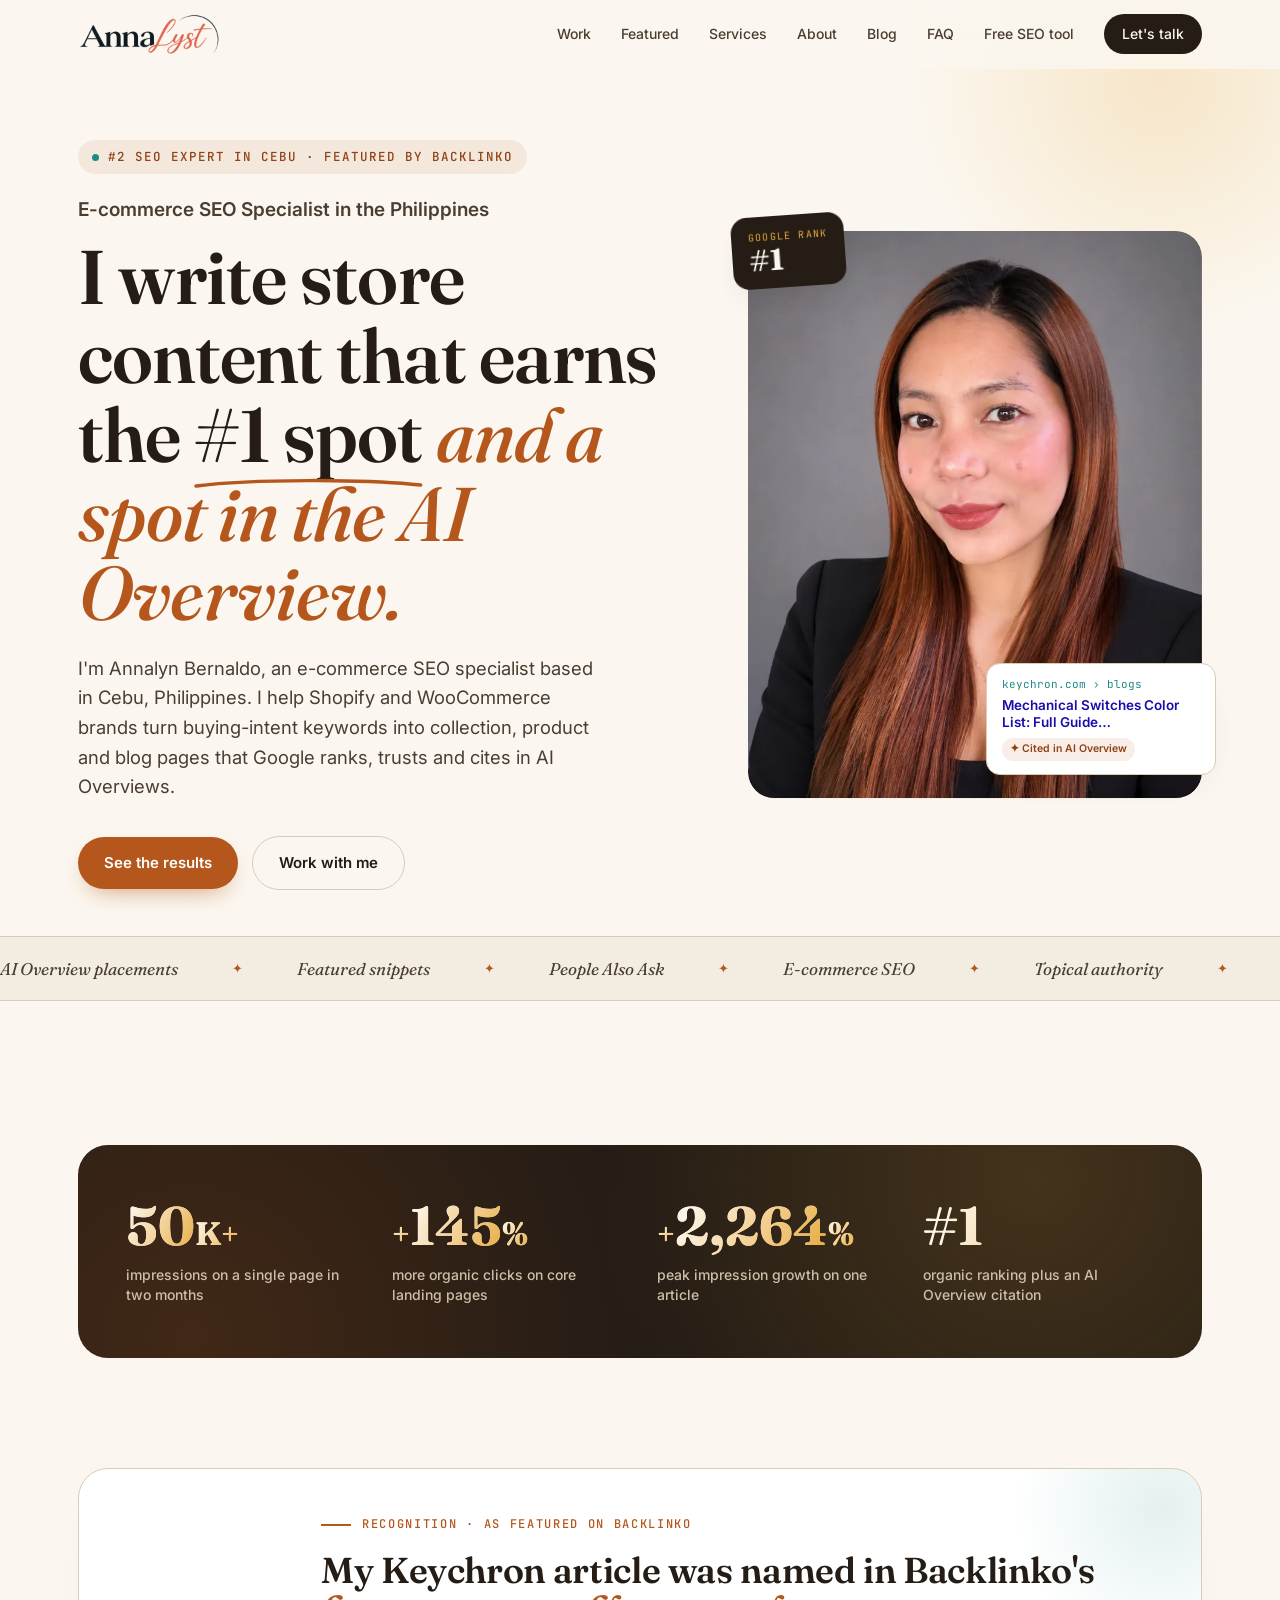
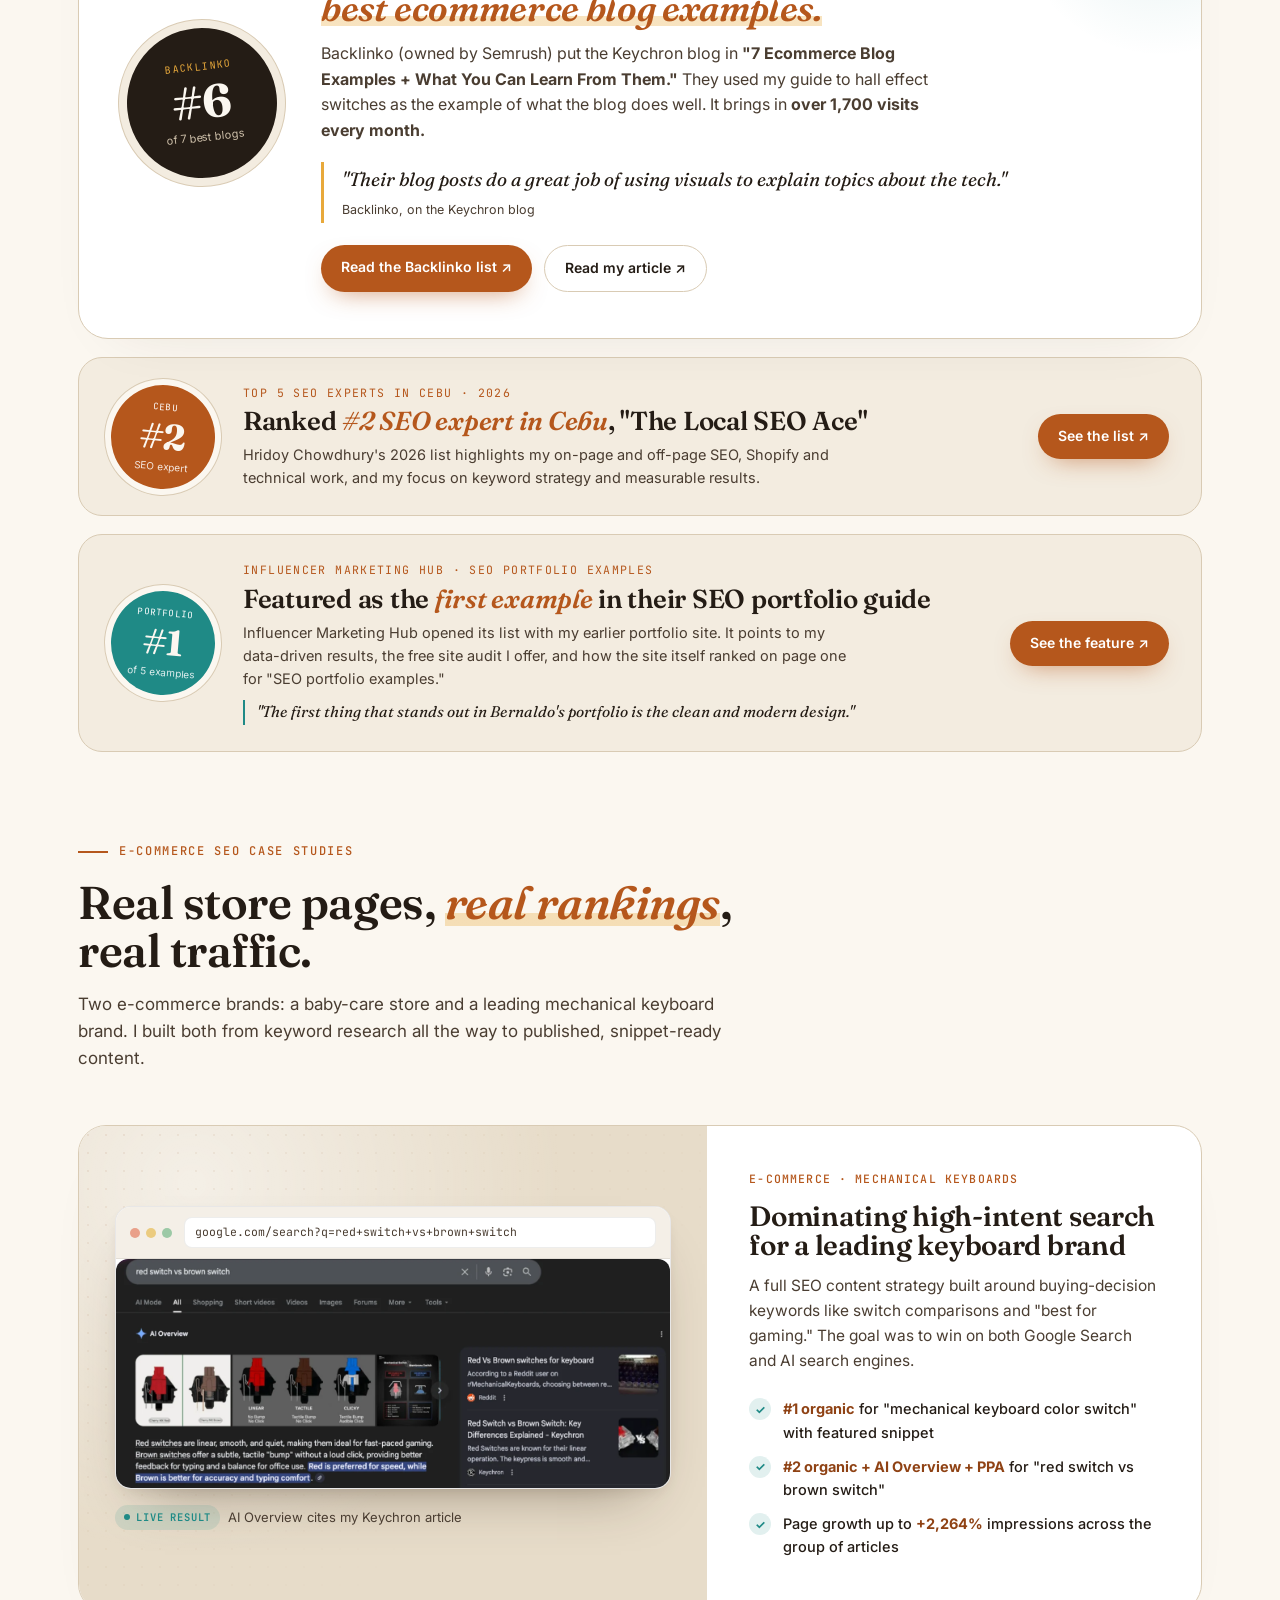
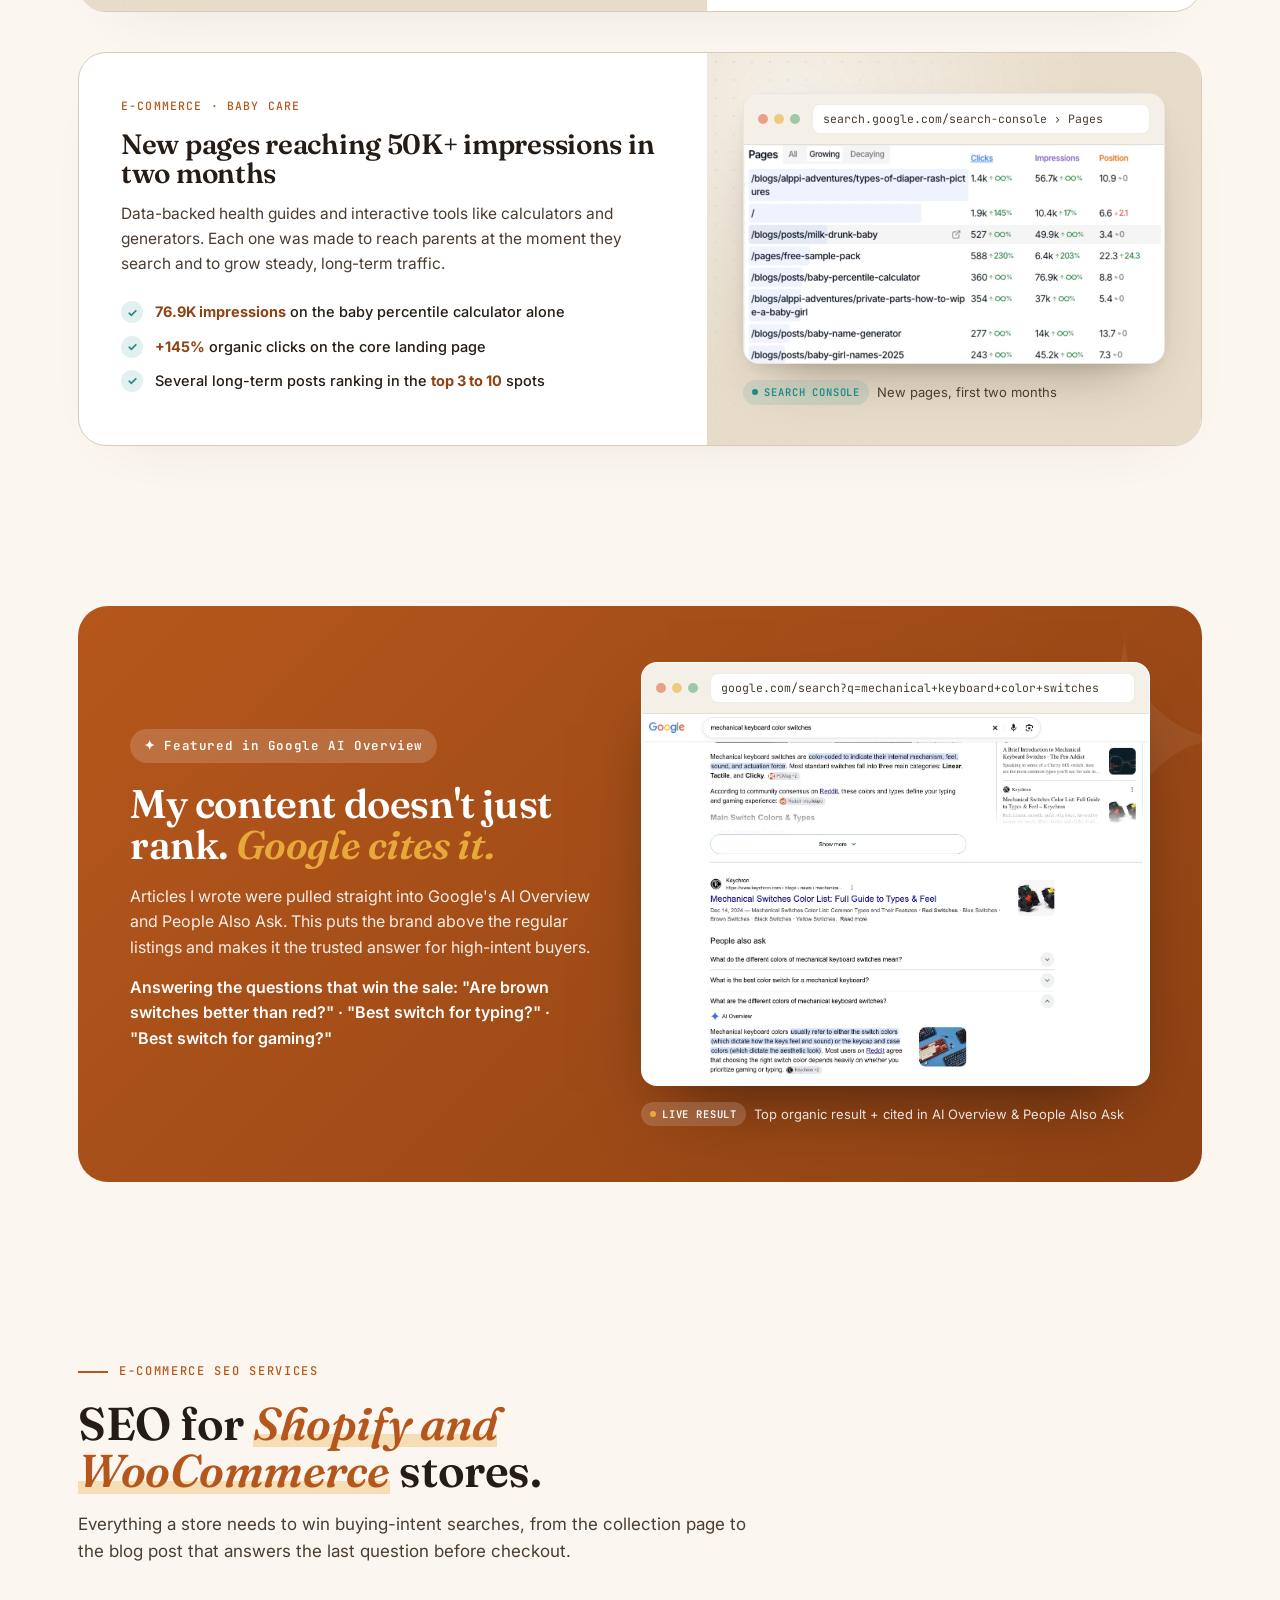
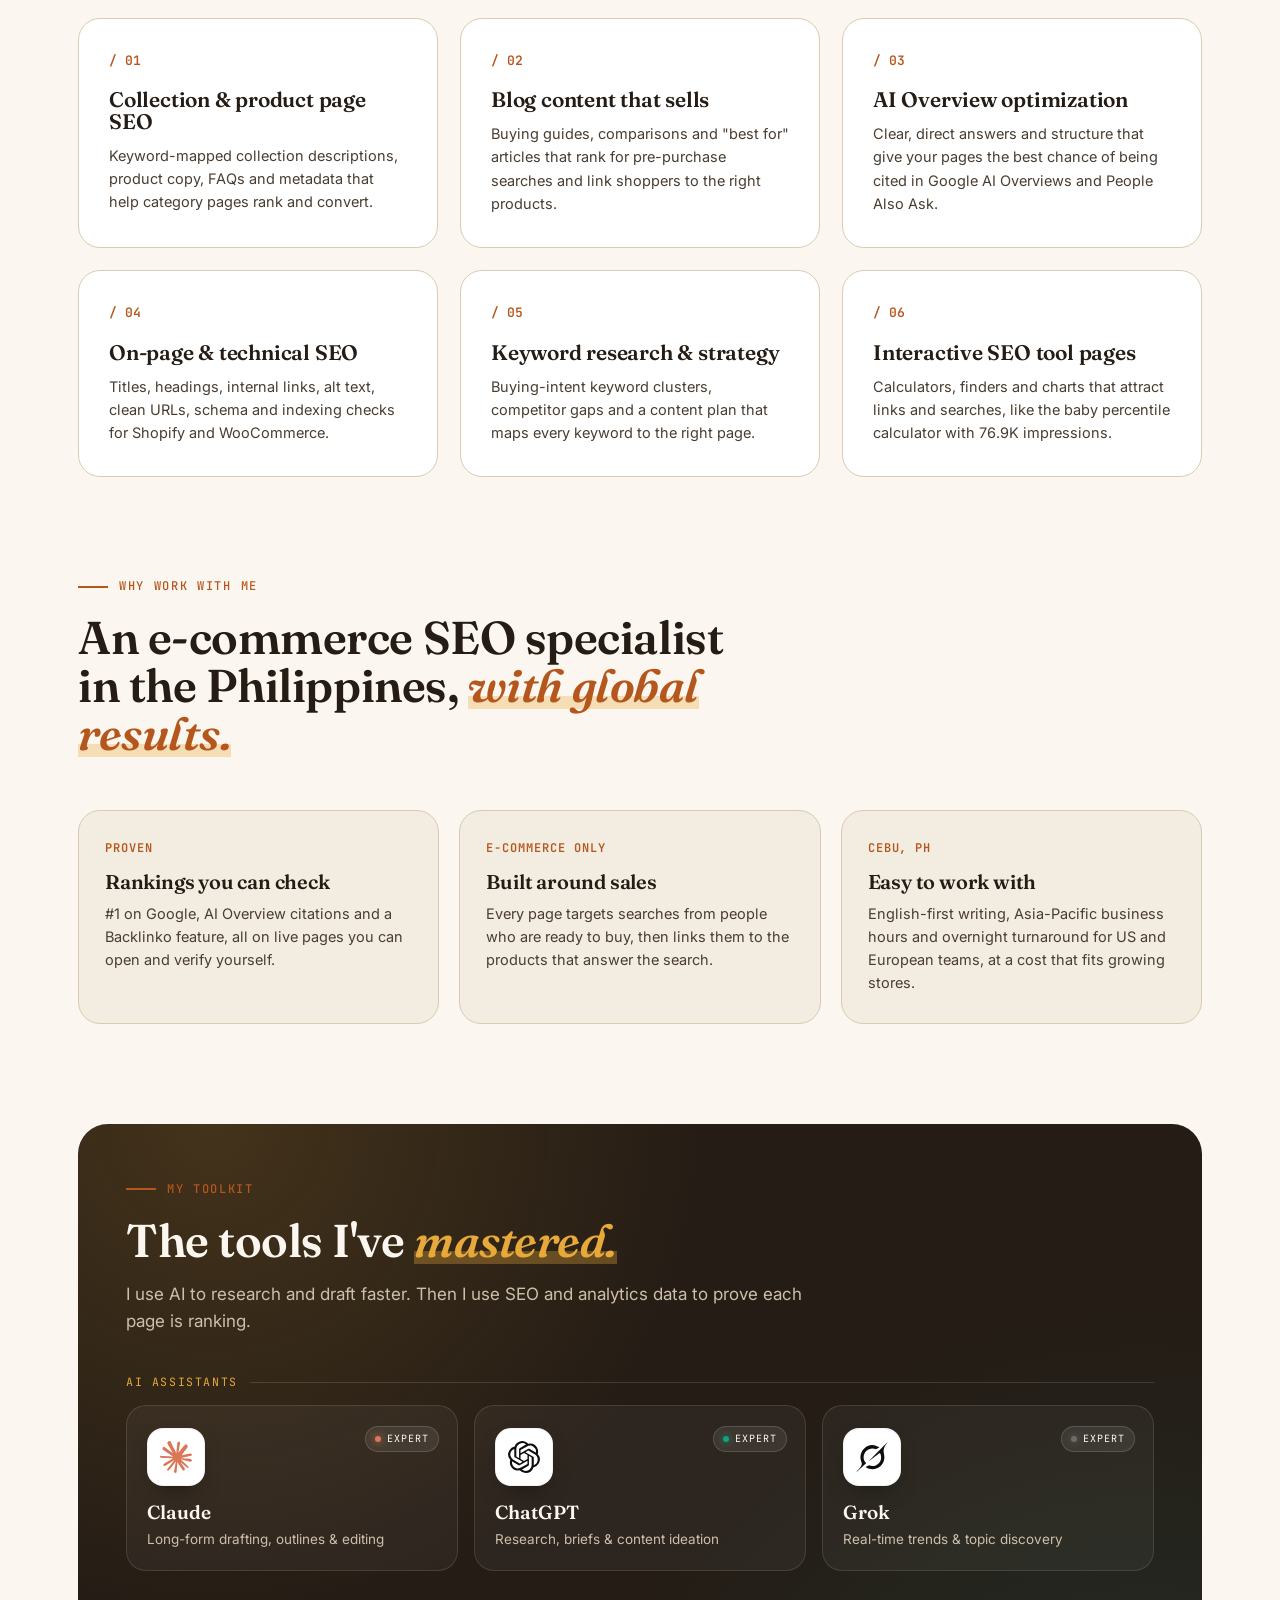
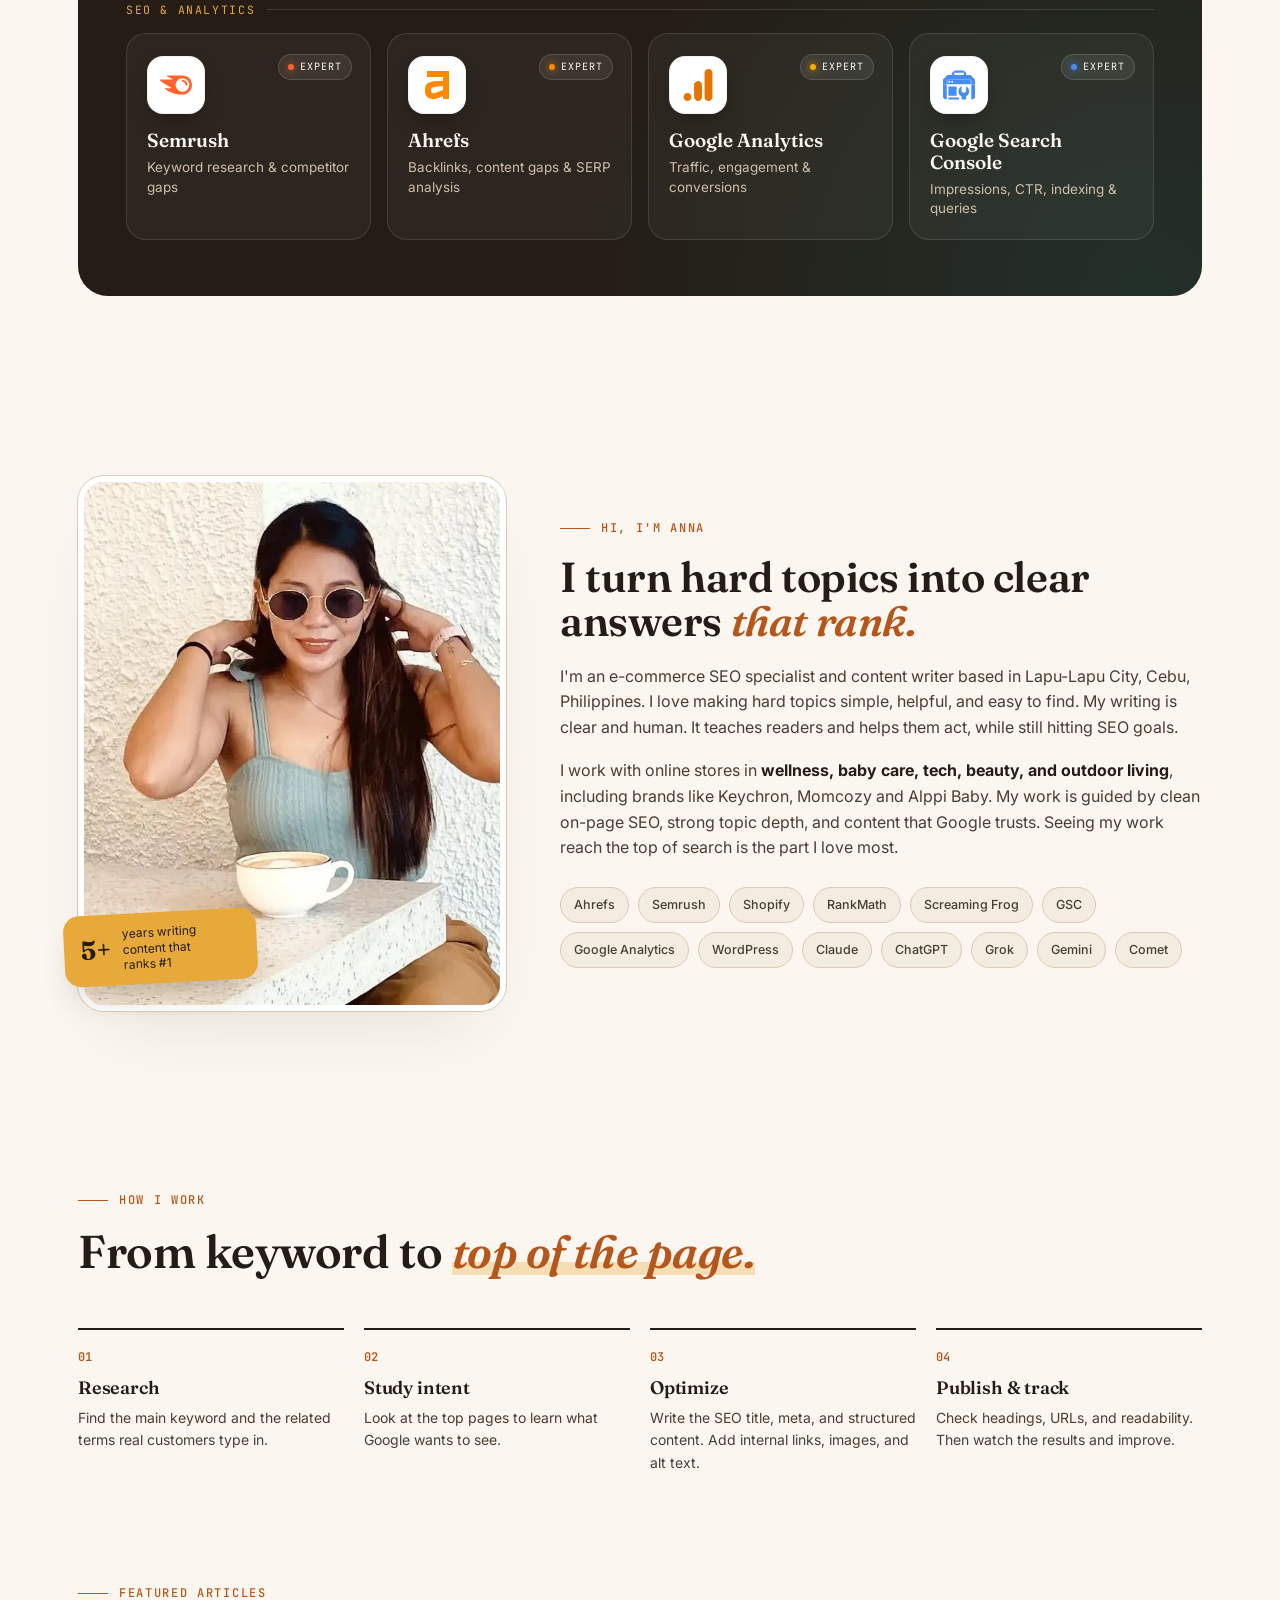
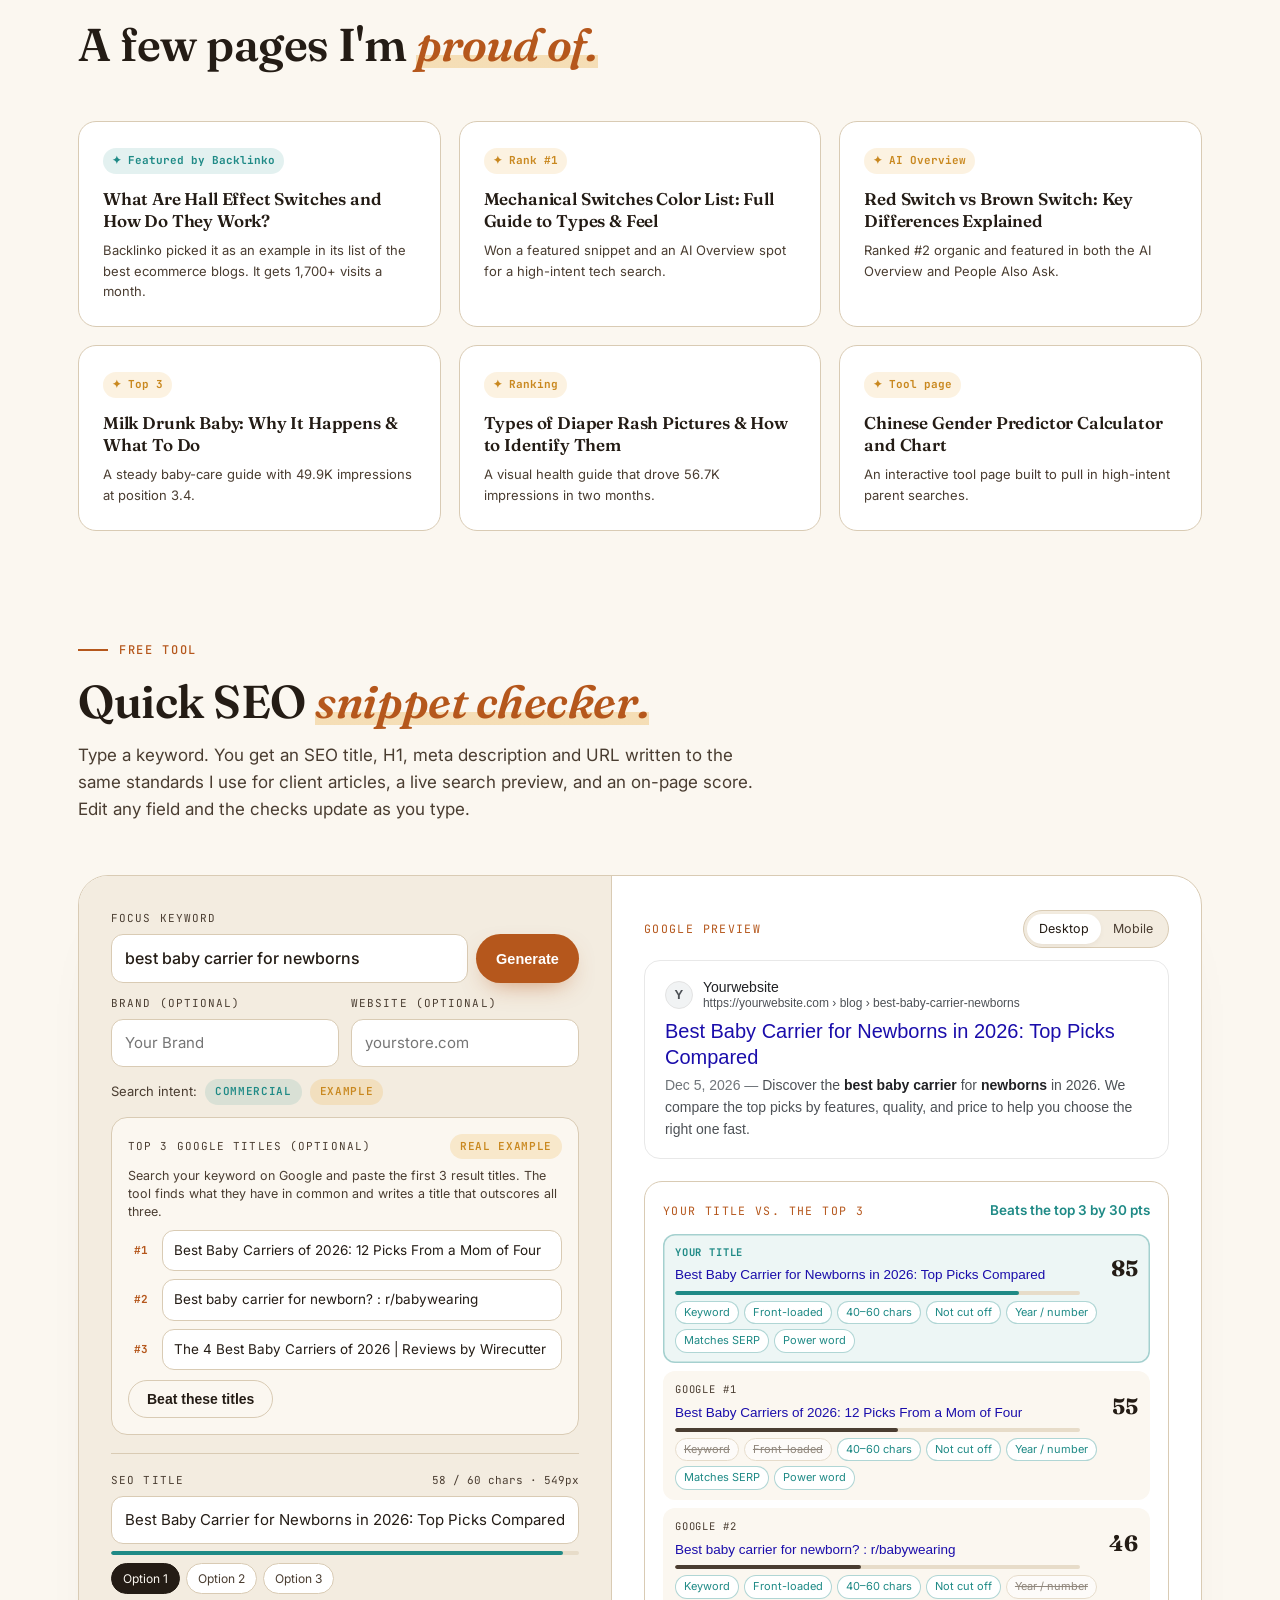
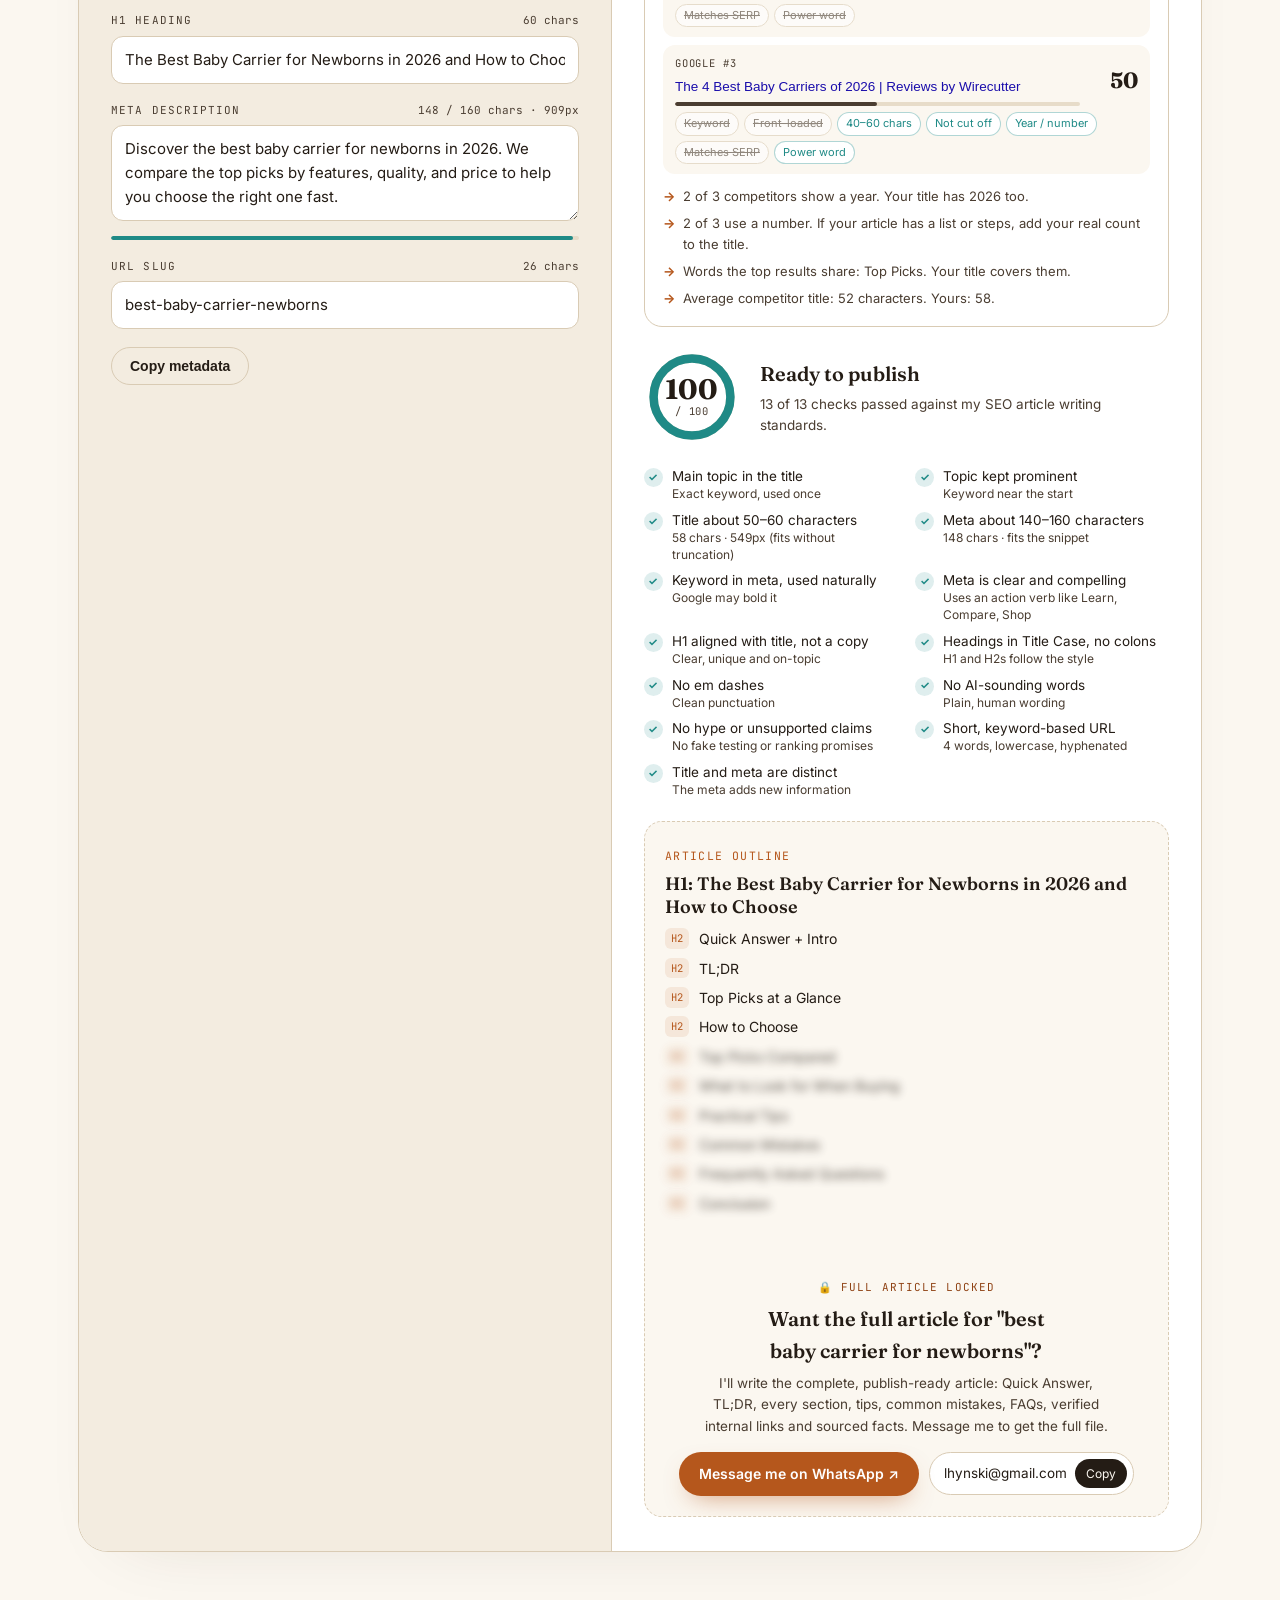
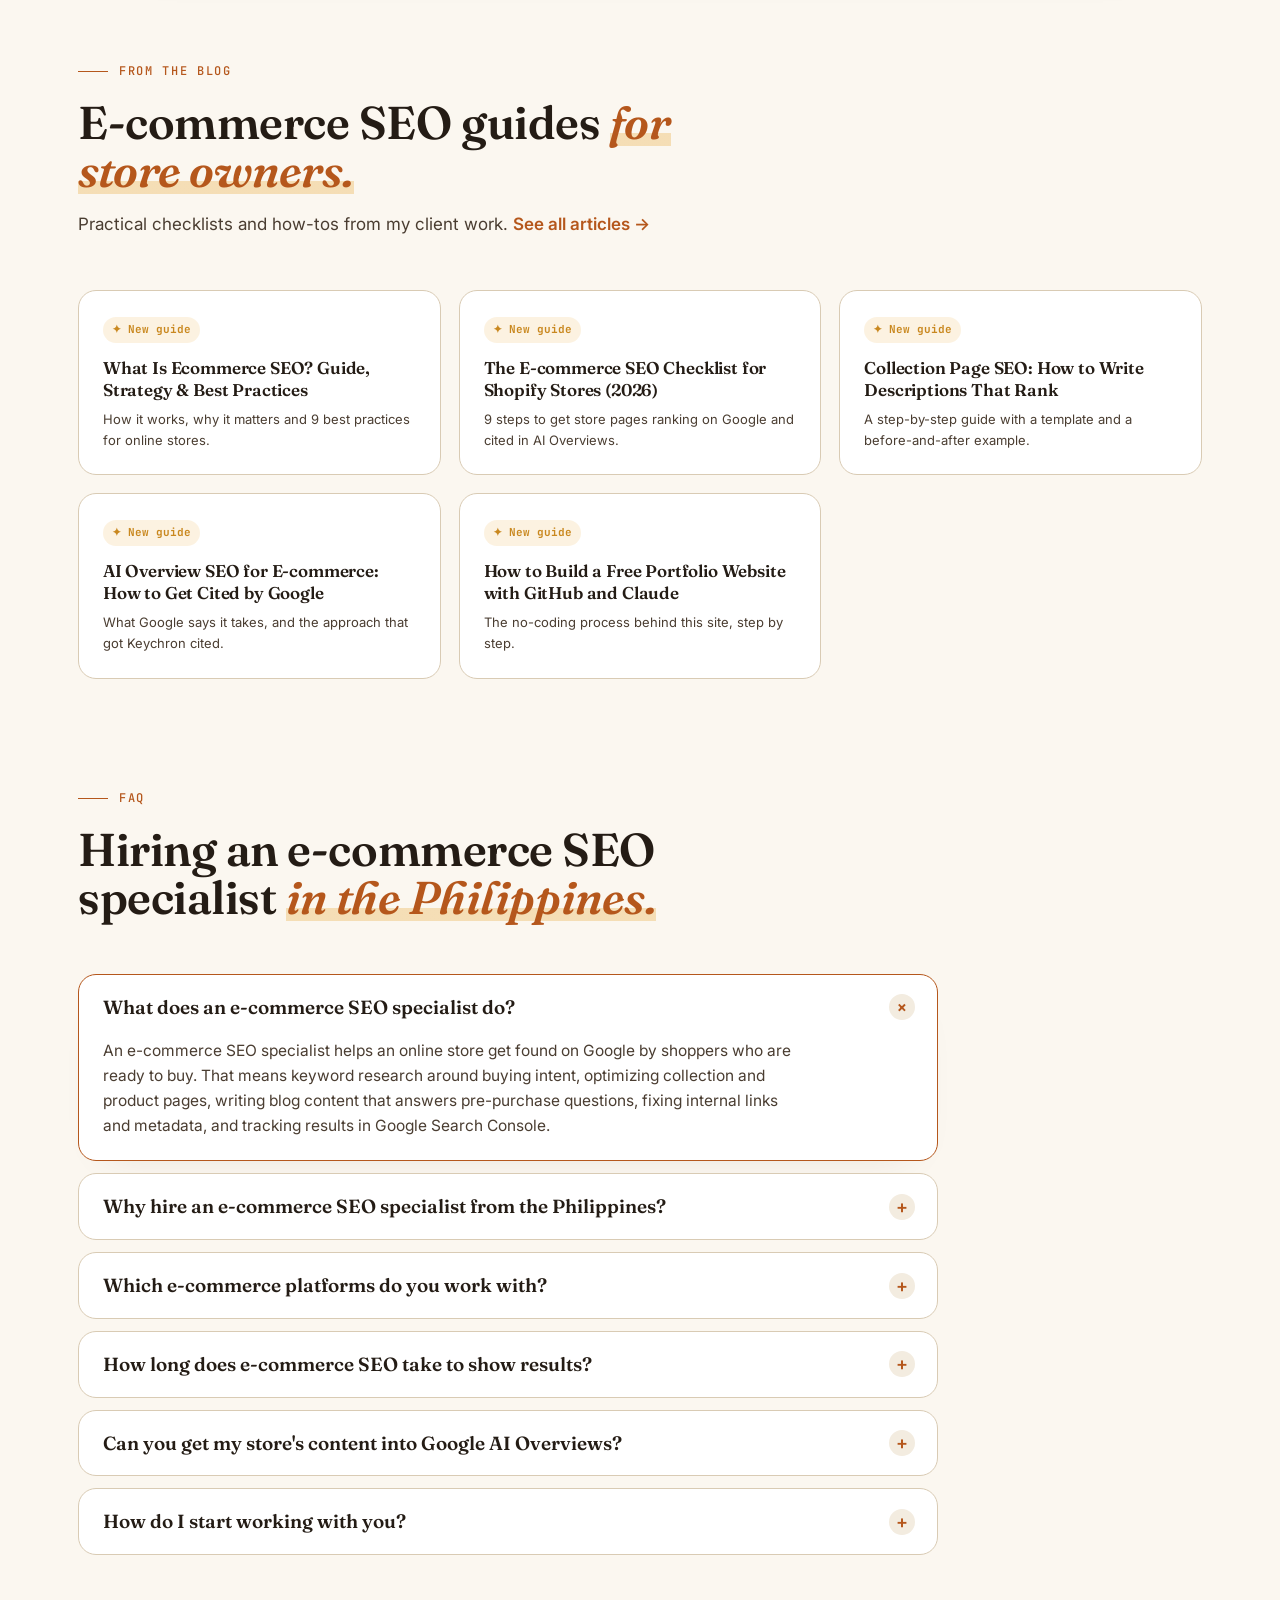
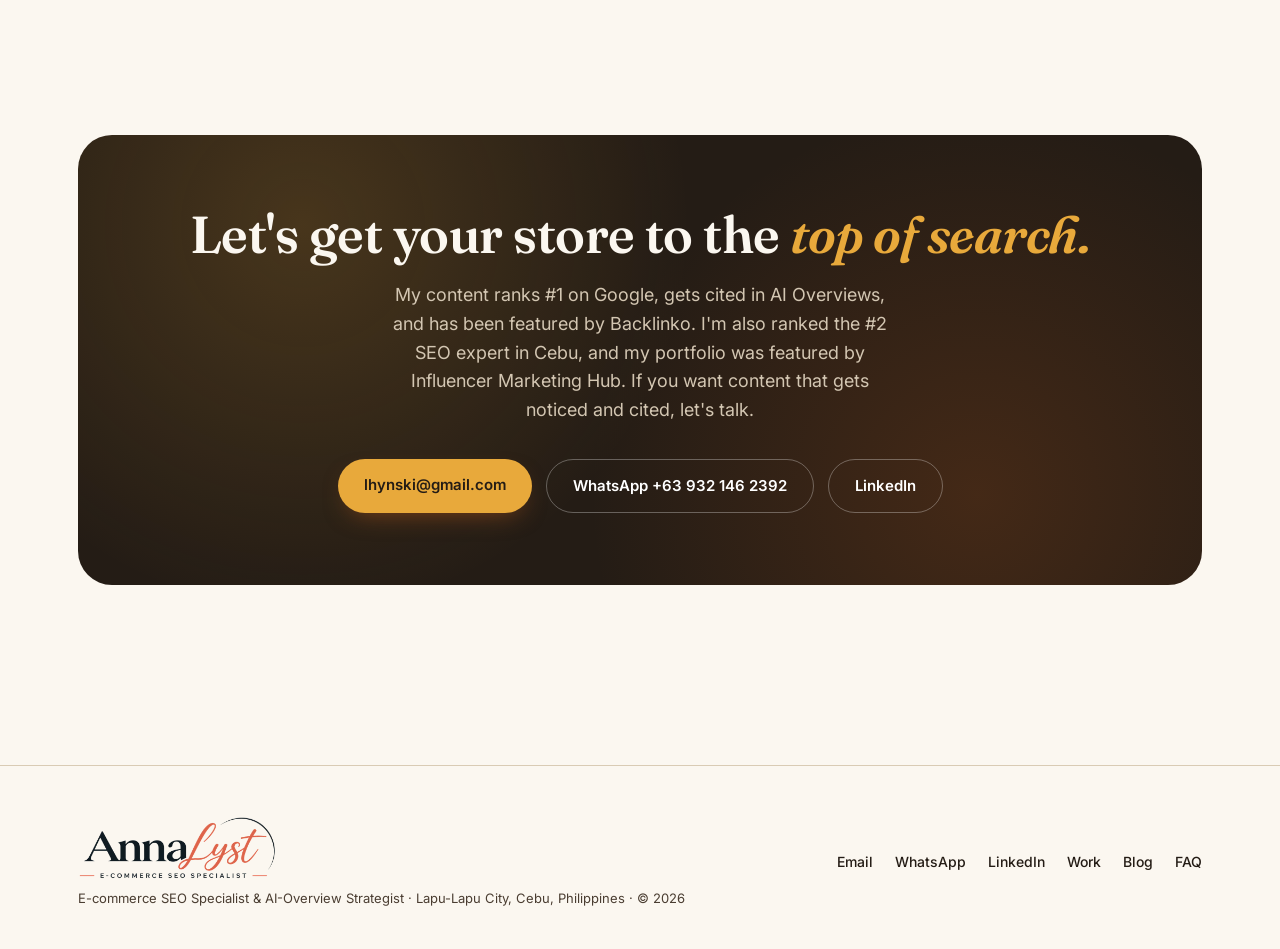
==== commit aea040d0: "Add files via upload" ====
--- a/index.html
+++ b/index.html
@@ -31,7 +31,7 @@
 <link rel="preconnect" href="https://fonts.gstatic.com" crossorigin>
 <link href="https://fonts.googleapis.com/css2?family=Fraunces:ital,opsz,wght@0,9..144,400;0,9..144,500;0,9..144,600;0,9..144,700;0,9..144,900;1,9..144,500;1,9..144,600&family=Inter:wght@400;500;600;700&family=JetBrains+Mono:wght@400;500;700&display=swap" rel="stylesheet">
 <script type="application/ld+json">
-{"@context": "https://schema.org", "@graph": [{"@type": "Person", "@id": "https://annalynne90.github.io/bernaldo.github.io/#annalyn", "name": "Annalyn Bernaldo", "alternateName": "Anna Bernaldo", "url": "https://annalynne90.github.io/bernaldo.github.io/", "image": "https://annalynne90.github.io/bernaldo.github.io/images/annalyn-bernaldo-ecommerce-seo-specialist-philippines.webp", "jobTitle": "E-commerce SEO Specialist", "description": "E-commerce SEO specialist and AI-Overview content strategist based in Lapu-Lapu City, Cebu, Philippines.", "email": "mailto:lhynski@gmail.com", "telephone": "+639321462392", "address": {"@type": "PostalAddress", "addressLocality": "Lapu-Lapu City", "addressRegion": "Cebu", "addressCountry": "PH"}, "knowsAbout": ["E-commerce SEO", "Shopify SEO", "WooCommerce SEO", "SEO content writing", "Google AI Overviews", "Keyword research", "On-page SEO"], "subjectOf": [{"@type": "Article", "name": "7 Ecommerce Blog Examples + What You Can Learn From Them", "url": "https://backlinko.com/ecommerce-blog-examples", "publisher": {"@type": "Organization", "name": "Backlinko"}}, {"@type": "Article", "name": "SEO Portfolio Examples", "url": "https://influencermarketinghub.com/seo-portfolio-examples/", "publisher": {"@type": "Organization", "name": "Influencer Marketing Hub"}}, {"@type": "Article", "name": "Top 5 SEO Experts in Cebu", "url": "https://hridoychowdhury.com/top-5-seo-experts-in-cebu/"}]}, {"@type": "ProfessionalService", "@id": "https://annalynne90.github.io/bernaldo.github.io/#service", "name": "Annalyn Bernaldo · E-commerce SEO Specialist", "url": "https://annalynne90.github.io/bernaldo.github.io/", "image": "https://annalynne90.github.io/bernaldo.github.io/images/og-ecommerce-seo-specialist-philippines.jpg", "founder": {"@id": "https://annalynne90.github.io/bernaldo.github.io/#annalyn"}, "email": "lhynski@gmail.com", "telephone": "+639321462392", "address": {"@type": "PostalAddress", "addressLocality": "Lapu-Lapu City", "addressRegion": "Cebu", "addressCountry": "PH"}, "areaServed": [{"@type": "Country", "name": "Philippines"}, {"@type": "Place", "name": "Worldwide"}], "serviceType": ["E-commerce SEO", "Shopify SEO", "WooCommerce SEO", "SEO content writing", "AI Overview optimization"]}, {"@type": "WebSite", "@id": "https://annalynne90.github.io/bernaldo.github.io/#website", "url": "https://annalynne90.github.io/bernaldo.github.io/", "name": "Annalyn Bernaldo · E-commerce SEO Specialist", "inLanguage": "en"}, {"@type": "ProfilePage", "@id": "https://annalynne90.github.io/bernaldo.github.io/#webpage", "url": "https://annalynne90.github.io/bernaldo.github.io/", "name": "E-commerce SEO Specialist Philippines | Annalyn Bernaldo", "description": "Annalyn Bernaldo is an e-commerce SEO specialist in the Philippines. Shopify and WooCommerce SEO that earns #1 Google rankings and AI Overview citations.", "isPartOf": {"@id": "https://annalynne90.github.io/bernaldo.github.io/#website"}, "mainEntity": {"@id": "https://annalynne90.github.io/bernaldo.github.io/#annalyn"}, "inLanguage": "en"}, {"@type": "FAQPage", "@id": "https://annalynne90.github.io/bernaldo.github.io/#faq", "mainEntity": [{"@type": "Question", "name": "What does an e-commerce SEO specialist do?", "acceptedAnswer": {"@type": "Answer", "text": "An e-commerce SEO specialist helps an online store get found on Google by shoppers who are ready to buy. That means keyword research around buying intent, optimizing collection and product pages, writing blog content that answers pre-purchase questions, fixing internal links and metadata, and tracking results in Google Search Console."}}, {"@type": "Question", "name": "Why hire an e-commerce SEO specialist from the Philippines?", "acceptedAnswer": {"@type": "Answer", "text": "You get experienced, English-first SEO work at a lower cost than most US, UK or Australian agencies. Working from Cebu, I overlap with Asia-Pacific business hours and can deliver overnight for US and European teams. My work has ranked #1 on Google for international brands like Keychron and has been featured by Backlinko."}}, {"@type": "Question", "name": "Which e-commerce platforms do you work with?", "acceptedAnswer": {"@type": "Answer", "text": "I mainly work with Shopify and WooCommerce (WordPress) stores. I handle collection pages, product pages, blog articles, metadata and internal linking, and I use tools like Ahrefs, Semrush, Screaming Frog, RankMath and Google Search Console."}}, {"@type": "Question", "name": "How long does e-commerce SEO take to show results?", "acceptedAnswer": {"@type": "Answer", "text": "Most stores see early movement in impressions within 4 to 8 weeks and stronger ranking and traffic gains within 3 to 6 months, depending on competition and site authority. For one baby-care store, new pages I wrote reached more than 50,000 impressions in two months."}}, {"@type": "Question", "name": "Can you get my store's content into Google AI Overviews?", "acceptedAnswer": {"@type": "Answer", "text": "No one can guarantee an AI Overview placement, but content built around clear, direct answers to buyer questions has the best chance. My articles for Keychron were cited in Google's AI Overview and People Also Ask for searches like \"red switch vs brown switch\"."}}, {"@type": "Question", "name": "How do I start working with you?", "acceptedAnswer": {"@type": "Answer", "text": "Send me your store URL and the products or keywords you want to rank for by email at lhynski@gmail.com or on WhatsApp at +63 932 146 2392. I'll reply with where I see the biggest opportunities and how I would approach them."}}]}]}
+{"@context": "https://schema.org", "@graph": [{"@type": "Person", "@id": "https://annalynne90.github.io/bernaldo.github.io/#annalyn", "name": "Annalyn Bernaldo", "alternateName": ["Anna Bernaldo", "AnnaLyst"], "url": "https://annalynne90.github.io/bernaldo.github.io/", "image": "https://annalynne90.github.io/bernaldo.github.io/images/annalyn-bernaldo-ecommerce-seo-specialist-philippines.webp", "jobTitle": "E-commerce SEO Specialist", "description": "E-commerce SEO specialist and AI-Overview content strategist based in Lapu-Lapu City, Cebu, Philippines.", "email": "mailto:lhynski@gmail.com", "telephone": "+639321462392", "address": {"@type": "PostalAddress", "addressLocality": "Lapu-Lapu City", "addressRegion": "Cebu", "addressCountry": "PH"}, "knowsAbout": ["E-commerce SEO", "Shopify SEO", "WooCommerce SEO", "SEO content writing", "Google AI Overviews", "Keyword research", "On-page SEO"], "subjectOf": [{"@type": "Article", "name": "7 Ecommerce Blog Examples + What You Can Learn From Them", "url": "https://backlinko.com/ecommerce-blog-examples", "publisher": {"@type": "Organization", "name": "Backlinko"}}, {"@type": "Article", "name": "SEO Portfolio Examples", "url": "https://influencermarketinghub.com/seo-portfolio-examples/", "publisher": {"@type": "Organization", "name": "Influencer Marketing Hub"}}, {"@type": "Article", "name": "Top 5 SEO Experts in Cebu", "url": "https://hridoychowdhury.com/top-5-seo-experts-in-cebu/"}], "sameAs": ["https://www.linkedin.com/in/annalynbernaldo/"]}, {"@type": "ProfessionalService", "@id": "https://annalynne90.github.io/bernaldo.github.io/#service", "name": "Annalyn Bernaldo · E-commerce SEO Specialist", "url": "https://annalynne90.github.io/bernaldo.github.io/", "image": "https://annalynne90.github.io/bernaldo.github.io/images/og-ecommerce-seo-specialist-philippines.jpg", "founder": {"@id": "https://annalynne90.github.io/bernaldo.github.io/#annalyn"}, "email": "lhynski@gmail.com", "telephone": "+639321462392", "address": {"@type": "PostalAddress", "addressLocality": "Lapu-Lapu City", "addressRegion": "Cebu", "addressCountry": "PH"}, "areaServed": [{"@type": "Country", "name": "Philippines"}, {"@type": "Place", "name": "Worldwide"}], "serviceType": ["E-commerce SEO", "Shopify SEO", "WooCommerce SEO", "SEO content writing", "AI Overview optimization"], "sameAs": ["https://www.linkedin.com/in/annalynbernaldo/"], "logo": "https://annalynne90.github.io/bernaldo.github.io/images/brand/annalyst-logo-ecommerce-seo-specialist.webp"}, {"@type": "WebSite", "@id": "https://annalynne90.github.io/bernaldo.github.io/#website", "url": "https://annalynne90.github.io/bernaldo.github.io/", "name": "Annalyn Bernaldo · E-commerce SEO Specialist", "inLanguage": "en"}, {"@type": "ProfilePage", "@id": "https://annalynne90.github.io/bernaldo.github.io/#webpage", "url": "https://annalynne90.github.io/bernaldo.github.io/", "name": "E-commerce SEO Specialist Philippines | Annalyn Bernaldo", "description": "Annalyn Bernaldo is an e-commerce SEO specialist in the Philippines. Shopify and WooCommerce SEO that earns #1 Google rankings and AI Overview citations.", "isPartOf": {"@id": "https://annalynne90.github.io/bernaldo.github.io/#website"}, "mainEntity": {"@id": "https://annalynne90.github.io/bernaldo.github.io/#annalyn"}, "inLanguage": "en"}, {"@type": "FAQPage", "@id": "https://annalynne90.github.io/bernaldo.github.io/#faq", "mainEntity": [{"@type": "Question", "name": "What does an e-commerce SEO specialist do?", "acceptedAnswer": {"@type": "Answer", "text": "An e-commerce SEO specialist helps an online store get found on Google by shoppers who are ready to buy. That means keyword research around buying intent, optimizing collection and product pages, writing blog content that answers pre-purchase questions, fixing internal links and metadata, and tracking results in Google Search Console."}}, {"@type": "Question", "name": "Why hire an e-commerce SEO specialist from the Philippines?", "acceptedAnswer": {"@type": "Answer", "text": "You get experienced, English-first SEO work at a lower cost than most US, UK or Australian agencies. Working from Cebu, I overlap with Asia-Pacific business hours and can deliver overnight for US and European teams. My work has ranked #1 on Google for international brands like Keychron and has been featured by Backlinko."}}, {"@type": "Question", "name": "Which e-commerce platforms do you work with?", "acceptedAnswer": {"@type": "Answer", "text": "I mainly work with Shopify and WooCommerce (WordPress) stores. I handle collection pages, product pages, blog articles, metadata and internal linking, and I use tools like Ahrefs, Semrush, Screaming Frog, RankMath and Google Search Console."}}, {"@type": "Question", "name": "How long does e-commerce SEO take to show results?", "acceptedAnswer": {"@type": "Answer", "text": "Most stores see early movement in impressions within 4 to 8 weeks and stronger ranking and traffic gains within 3 to 6 months, depending on competition and site authority. For one baby-care store, new pages I wrote reached more than 50,000 impressions in two months."}}, {"@type": "Question", "name": "Can you get my store's content into Google AI Overviews?", "acceptedAnswer": {"@type": "Answer", "text": "No one can guarantee an AI Overview placement, but content built around clear, direct answers to buyer questions has the best chance. My articles for Keychron were cited in Google's AI Overview and People Also Ask for searches like \"red switch vs brown switch\"."}}, {"@type": "Question", "name": "How do I start working with you?", "acceptedAnswer": {"@type": "Answer", "text": "Send me your store URL and the products or keywords you want to rank for by email at lhynski@gmail.com or on WhatsApp at +63 932 146 2392. I'll reply with where I see the biggest opportunities and how I would approach them."}}]}]}
 </script>
 <style>:root{color-scheme:light}body{margin:0;padding:0}img{max-width:100%}[hidden]:not([hidden=until-found i]){display:none!important}</style>
 <style>
@@ -619,6 +619,12 @@
 dialog.zoom .x{position:absolute;top:-14px;right:-14px;width:40px;height:40px;border-radius:50%;border:0;background:#fff;color:var(--ink);font-size:22px;line-height:1;cursor:pointer;box-shadow:0 10px 24px -8px rgba(0,0,0,.5)}
 @media(max-width:560px){dialog.zoom .x{top:-48px;right:0}}
 
+
+/* ===== LOGO ===== */
+.brand img{display:block;height:40px;width:auto}
+.brand-foot img{height:64px}
+@media(max-width:760px){.brand img{height:34px}.brand-foot img{height:56px}}
+
 /* reveal */
 .reveal{transform:translateY(22px);transition:transform .8s cubic-bezier(.2,.7,.2,1)}
 .reveal.in{transform:none}
@@ -631,7 +637,7 @@
 <div id="progress" aria-hidden="true"></div>
 <nav id="nav">
   <div class="nav-inner">
-    <a href="#top" class="brand"><span class="dot"></span>Annalyn Bernaldo</a>
+    <a href="#top" class="brand" aria-label="AnnaLyst home"><img src="images/brand/annalyst-logo-wordmark.webp" width="426" height="120" alt="AnnaLyst, Annalyn Bernaldo" fetchpriority="high"></a>
     <div class="nav-links">
       <a href="#work">Work</a>
       <a href="#featured">Featured</a>
@@ -1017,6 +1023,7 @@
       <p>Practical checklists and how-tos from my client work. <a href="blog/" style="color:var(--rust);font-weight:600">See all articles →</a></p>
     </div>
     <div class="arts">
+      <a class="art reveal" href="blog/what-is-ecommerce-seo/"><div class="rk">✦ New guide</div><h3>What Is Ecommerce SEO? Guide, Strategy &amp; Best Practices<span class="arrow">↗</span></h3><p>How it works, why it matters and 9 best practices for online stores.</p></a>
       <a class="art reveal" href="blog/ecommerce-seo-checklist-shopify/"><div class="rk">✦ New guide</div><h3>The E-commerce SEO Checklist for Shopify Stores (2026)<span class="arrow">↗</span></h3><p>9 steps to get store pages ranking on Google and cited in AI Overviews.</p></a>
       <a class="art reveal" href="blog/collection-page-seo/"><div class="rk">✦ New guide</div><h3>Collection Page SEO: How to Write Descriptions That Rank<span class="arrow">↗</span></h3><p>A step-by-step guide with a template and a before-and-after example.</p></a>
       <a class="art reveal" href="blog/ai-overview-seo-ecommerce/"><div class="rk">✦ New guide</div><h3>AI Overview SEO for E-commerce: How to Get Cited by Google<span class="arrow">↗</span></h3><p>What Google says it takes, and the approach that got Keychron cited.</p></a>
@@ -1051,6 +1058,7 @@
         <div class="cta-actions">
           <a href="mailto:lhynski@gmail.com" class="btn btn-primary">lhynski@gmail.com</a>
           <a href="https://wa.me/639321462392" class="btn btn-ghost">WhatsApp +63 932 146 2392</a>
+          <a href="https://www.linkedin.com/in/annalynbernaldo/" class="btn btn-ghost" target="_blank" rel="noopener me">LinkedIn</a>
         </div>
       </div>
     </div>
@@ -1060,12 +1068,13 @@
 <footer>
   <div class="wrap foot">
     <div>
-      <a href="#top" class="brand"><span class="dot"></span>Annalyn Bernaldo</a>
+      <a href="#top" class="brand brand-foot" aria-label="AnnaLyst home"><img src="images/brand/annalyst-logo-ecommerce-seo-specialist.webp" width="746" height="240" alt="AnnaLyst, Annalyn Bernaldo, E-commerce SEO Specialist" loading="lazy"></a>
       <div class="foot-meta" style="margin-top:8px">E-commerce SEO Specialist &amp; AI-Overview Strategist · Lapu-Lapu City, Cebu, Philippines · © 2026</div>
     </div>
     <div class="foot-links">
       <a href="mailto:lhynski@gmail.com">Email</a>
       <a href="https://wa.me/639321462392">WhatsApp</a>
+      <a href="https://www.linkedin.com/in/annalynbernaldo/" target="_blank" rel="noopener me">LinkedIn</a>
       <a href="#work">Work</a>
       <a href="blog/">Blog</a>
       <a href="#faq">FAQ</a>
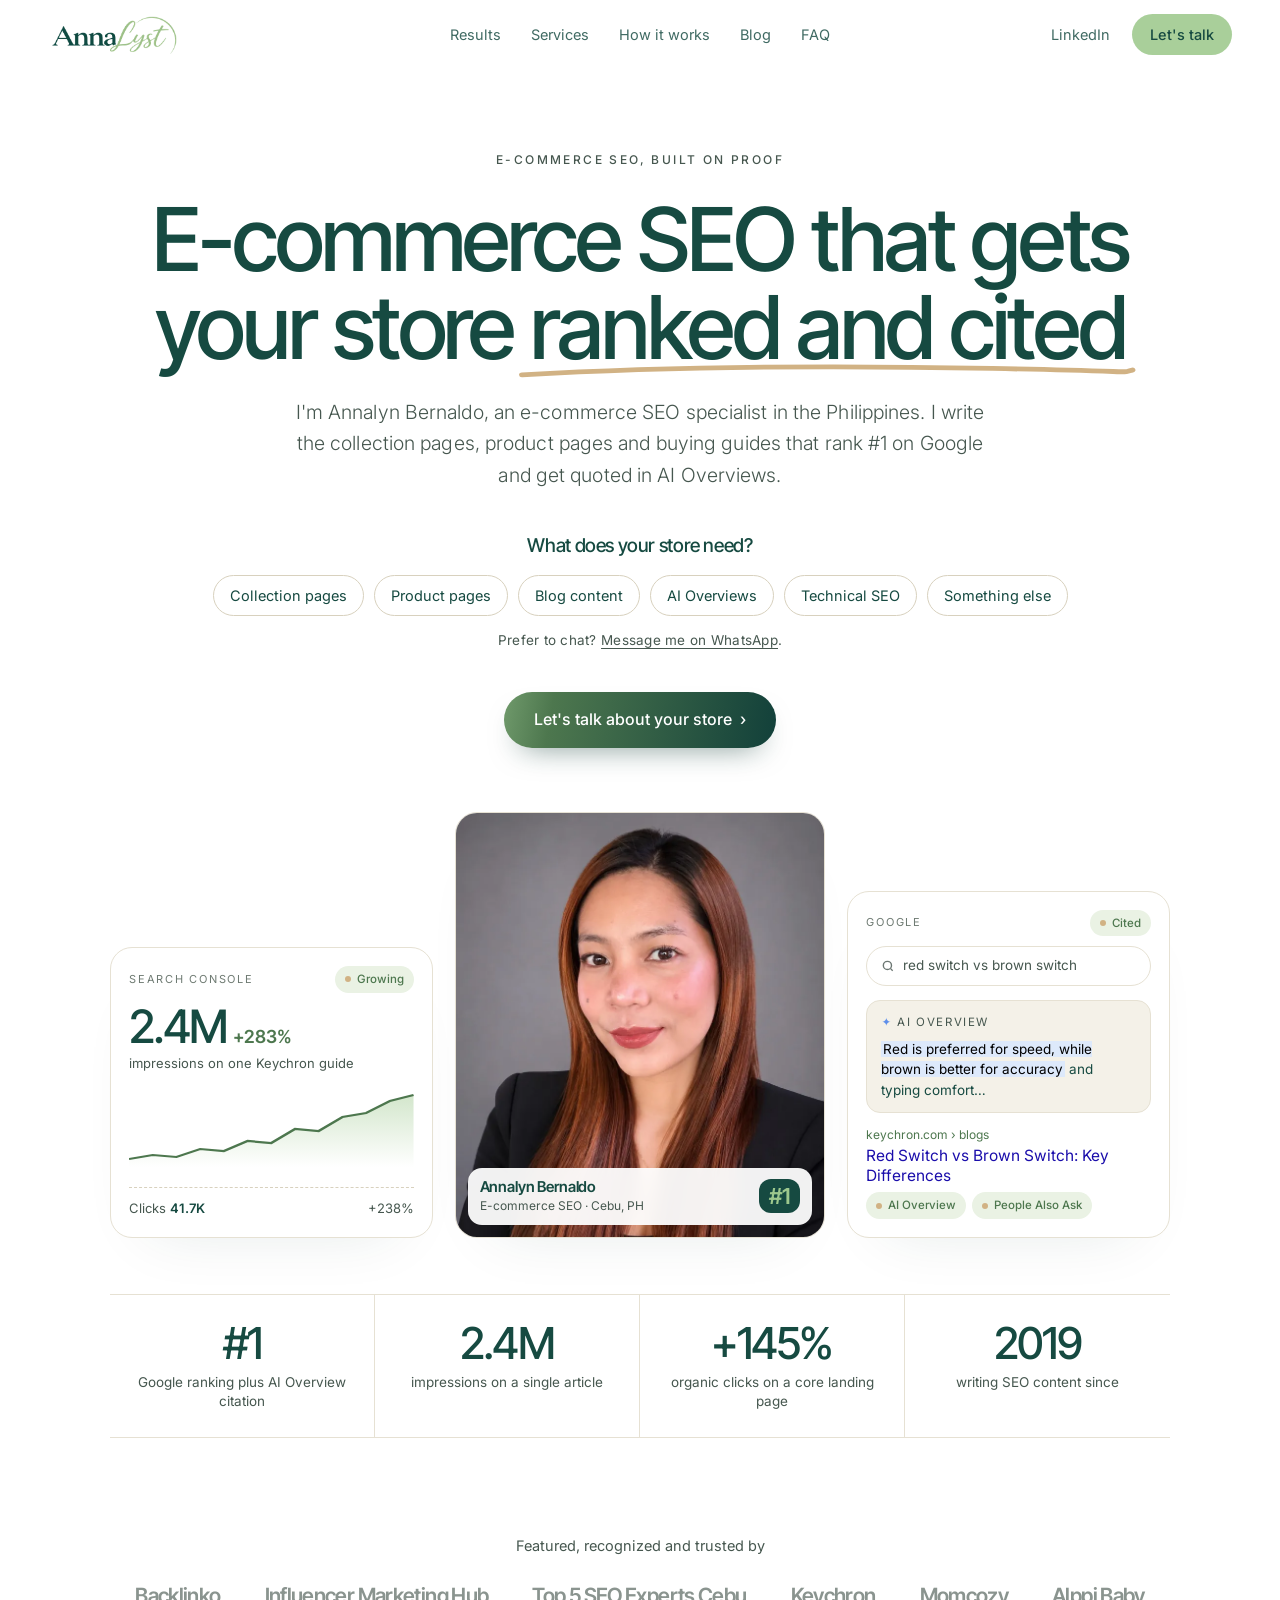
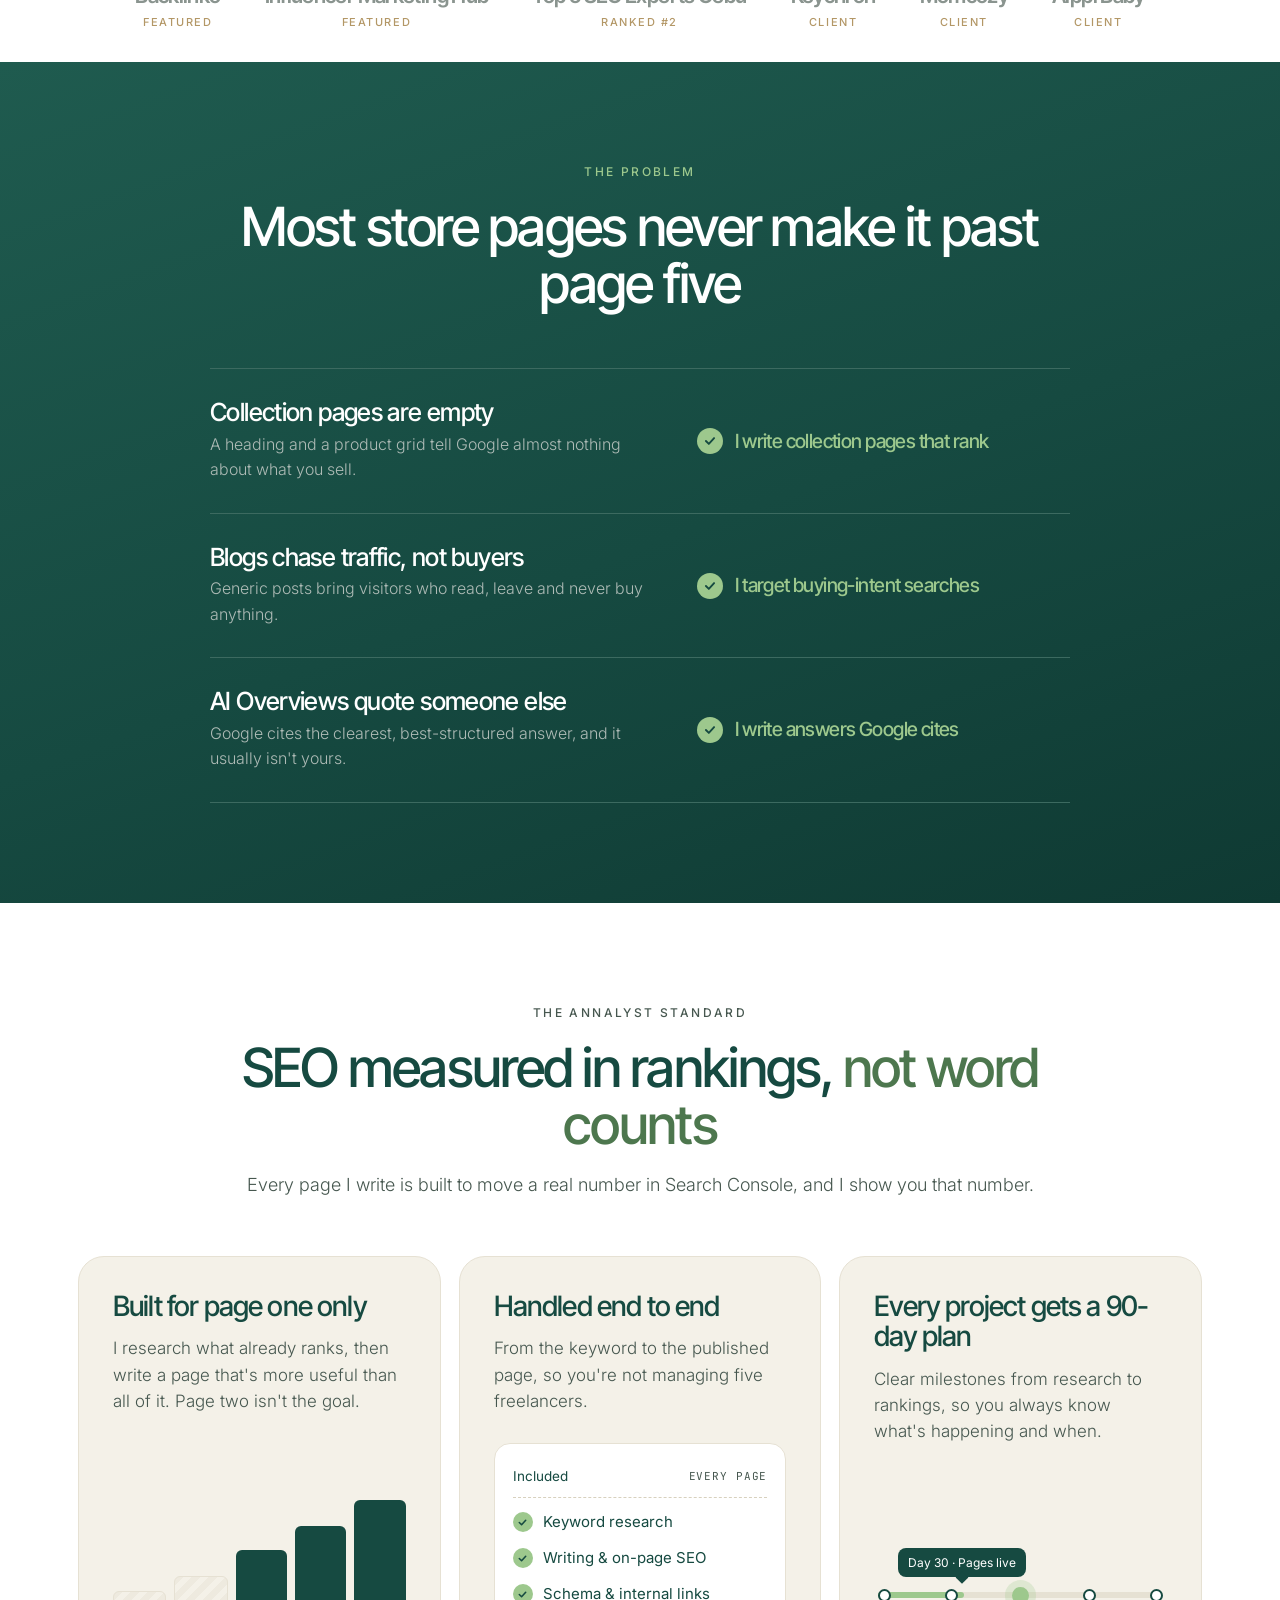
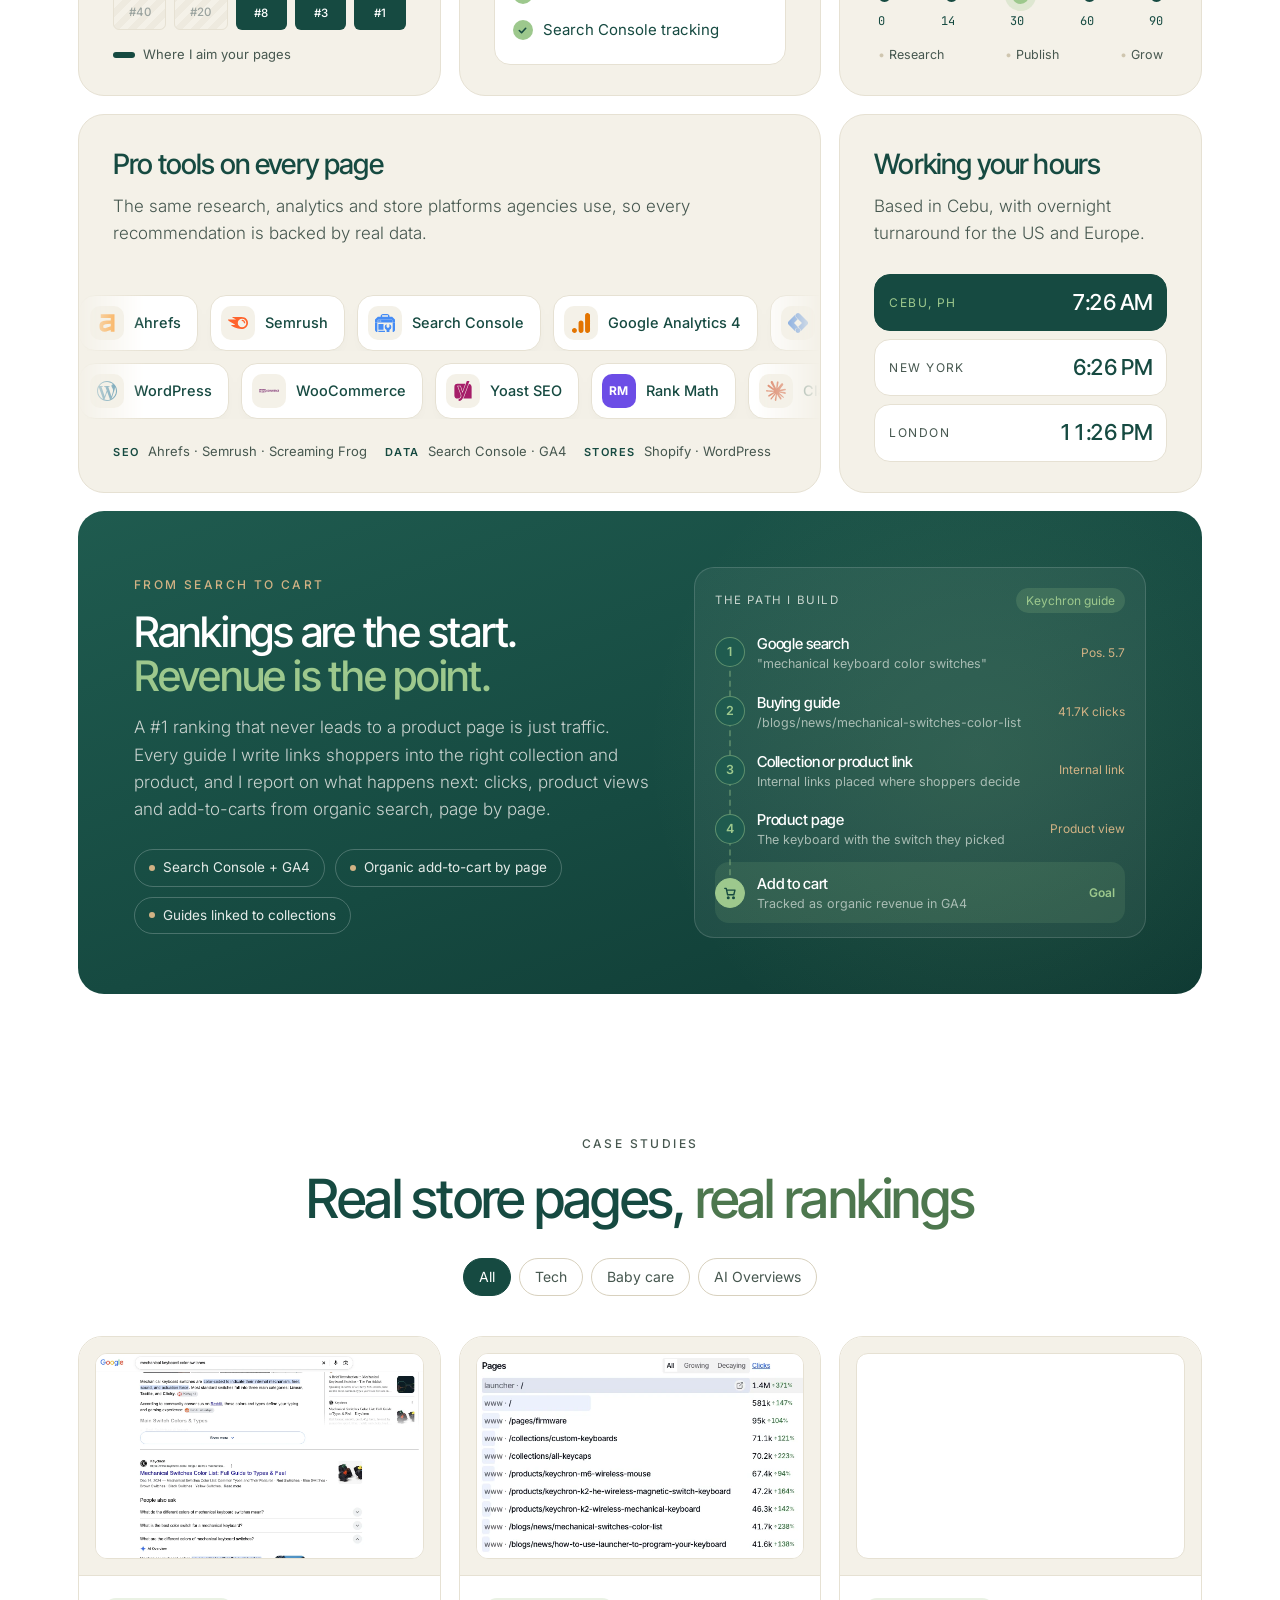
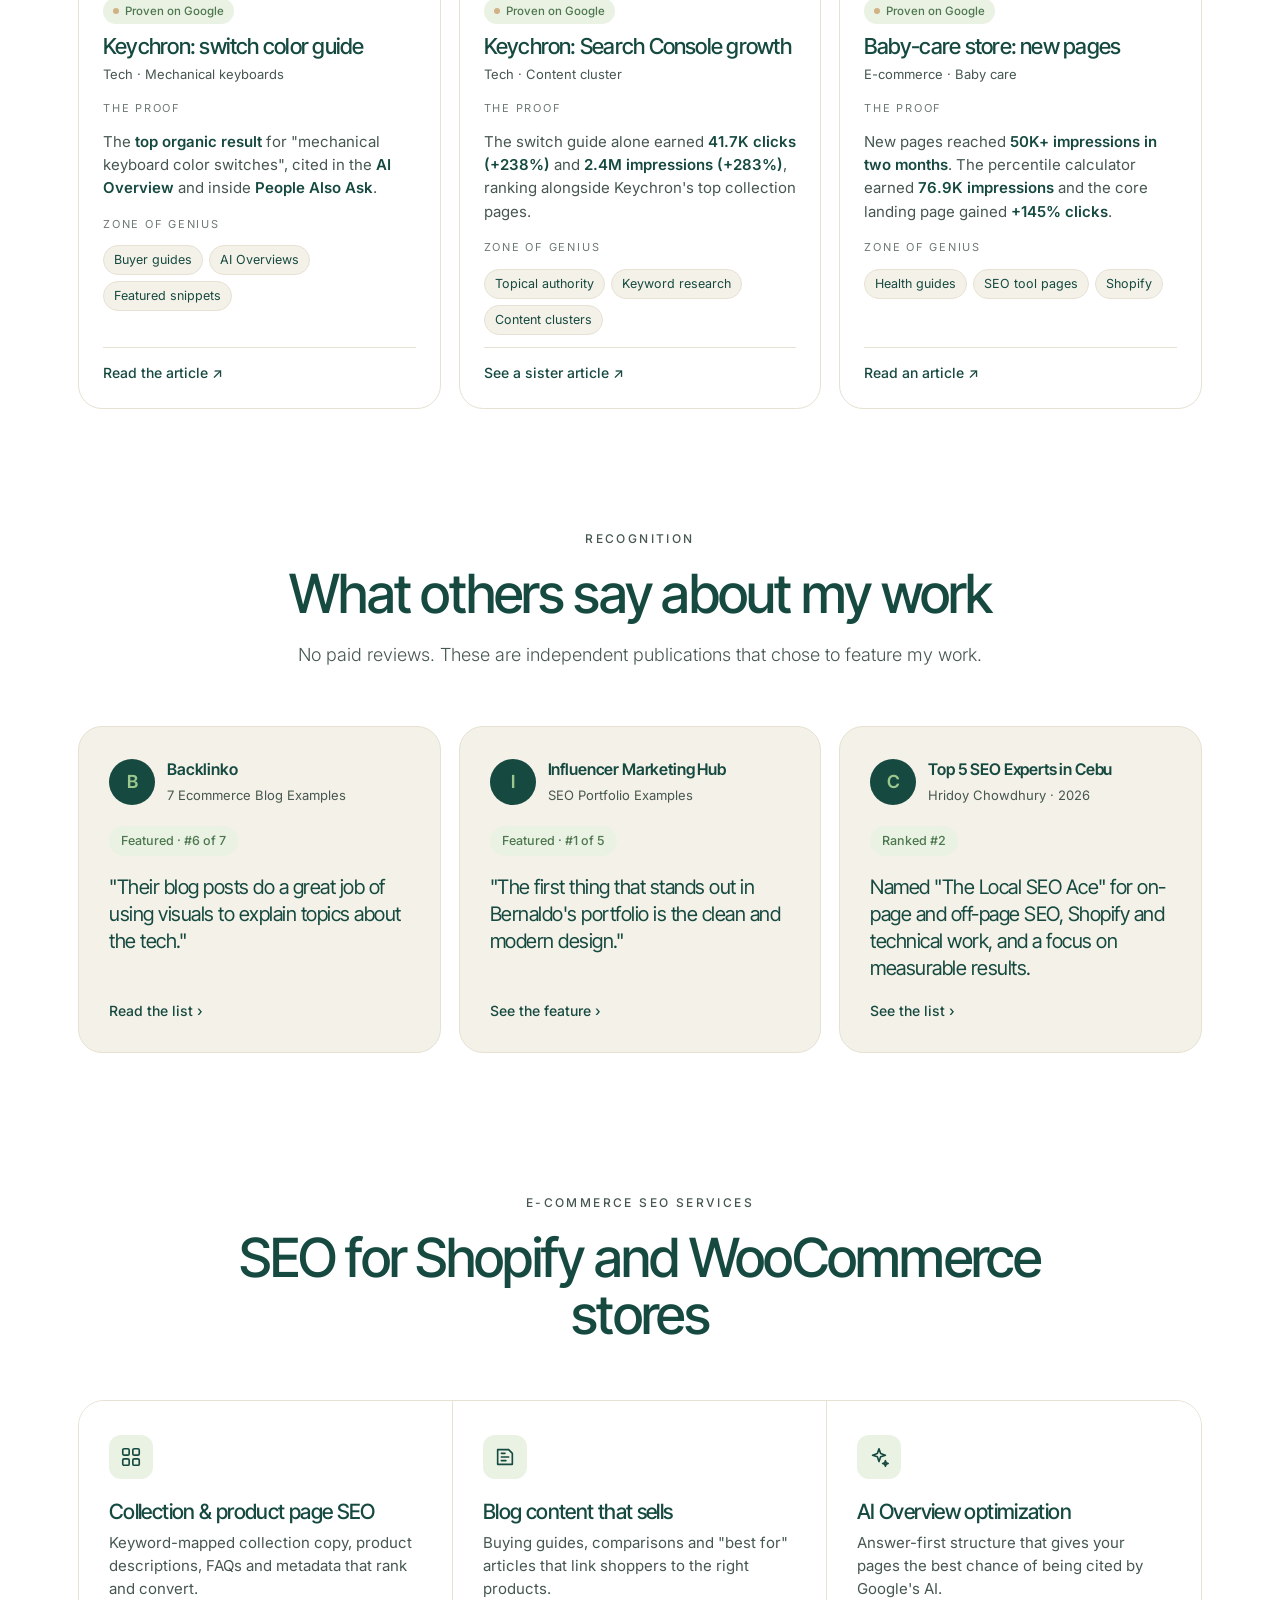
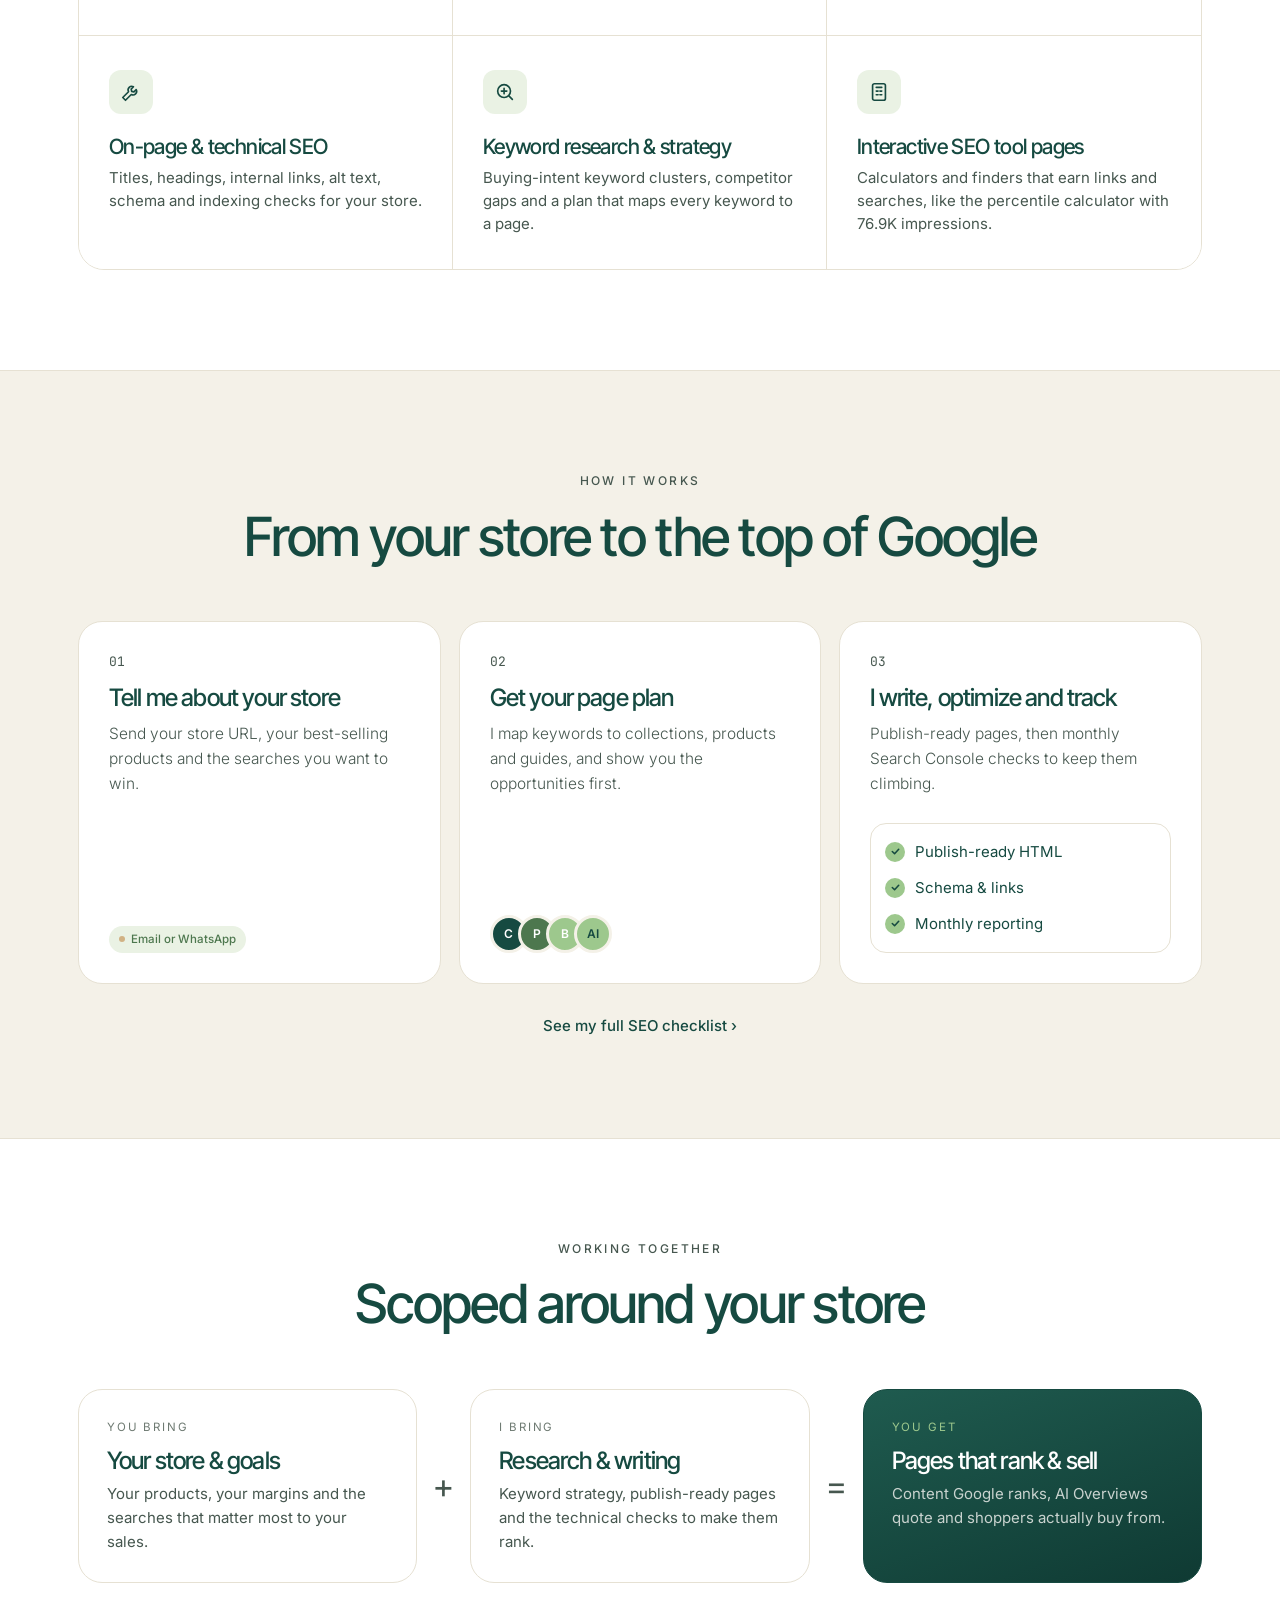
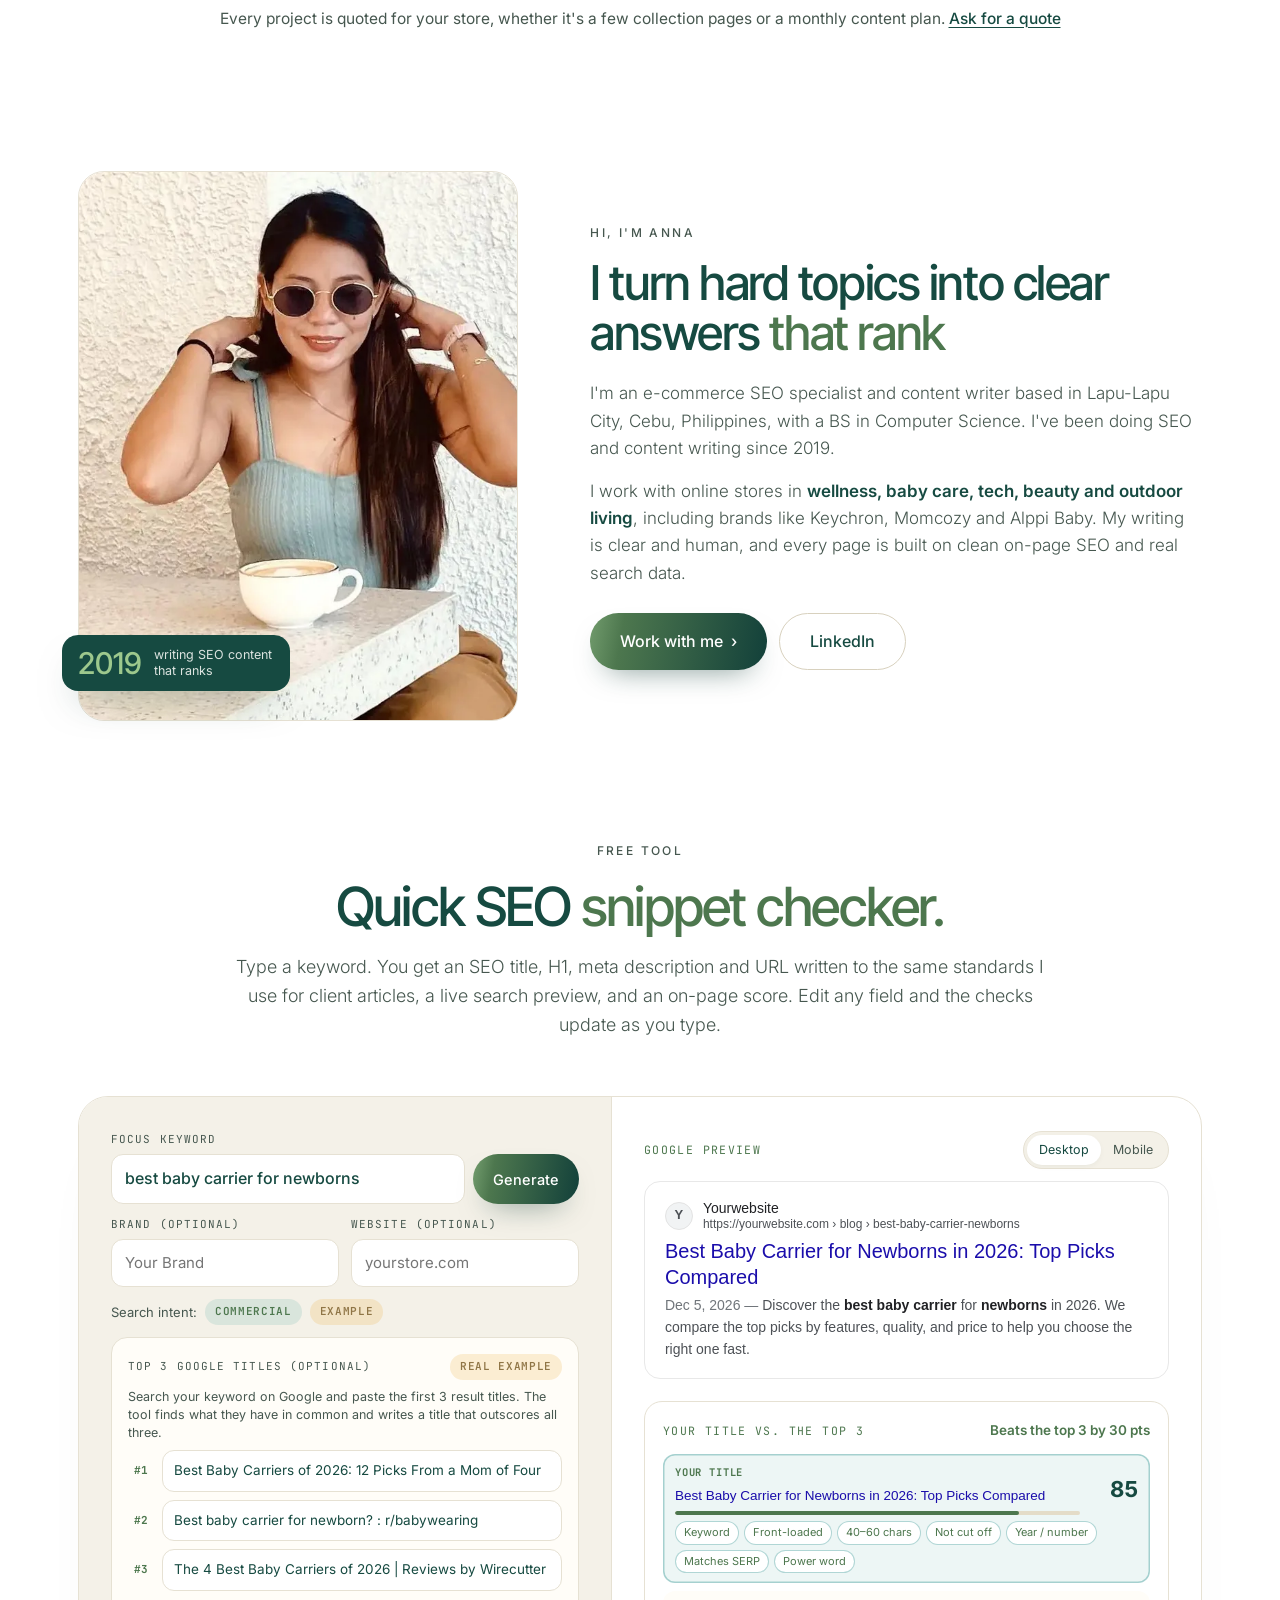
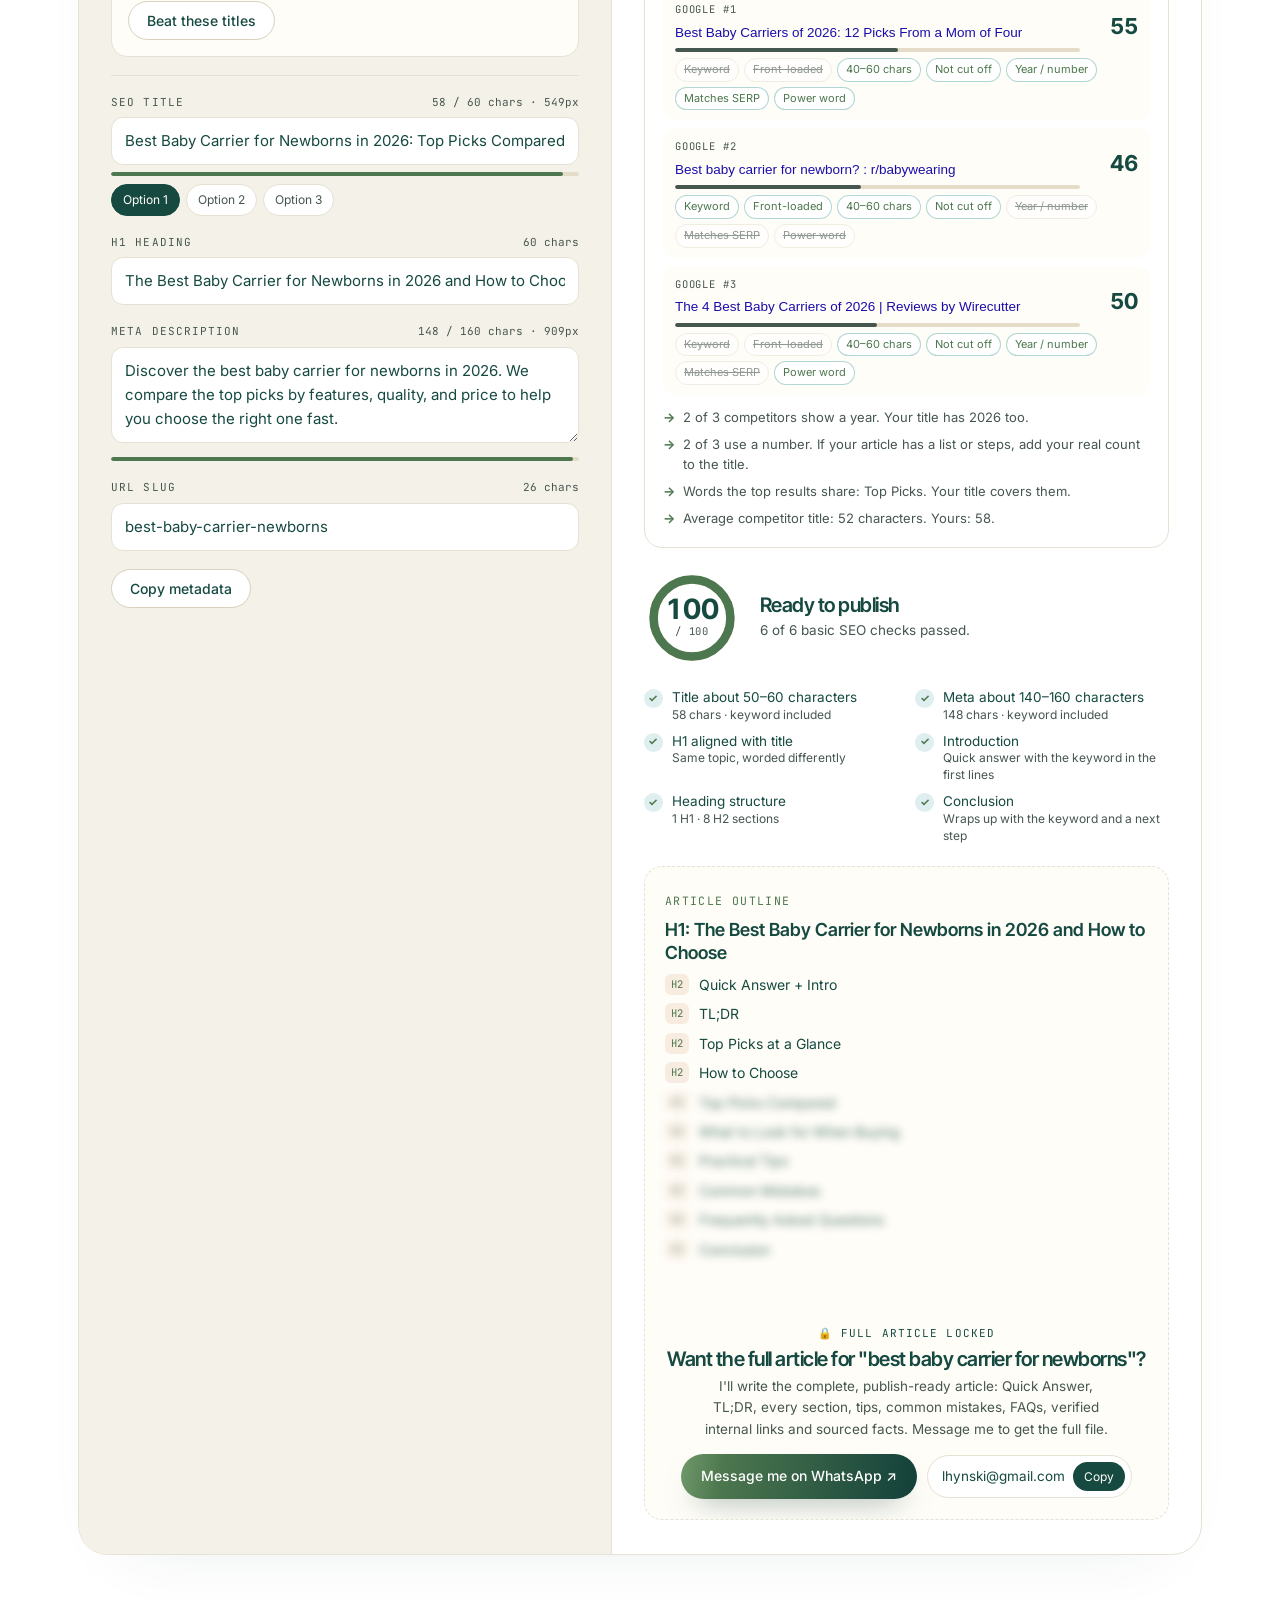
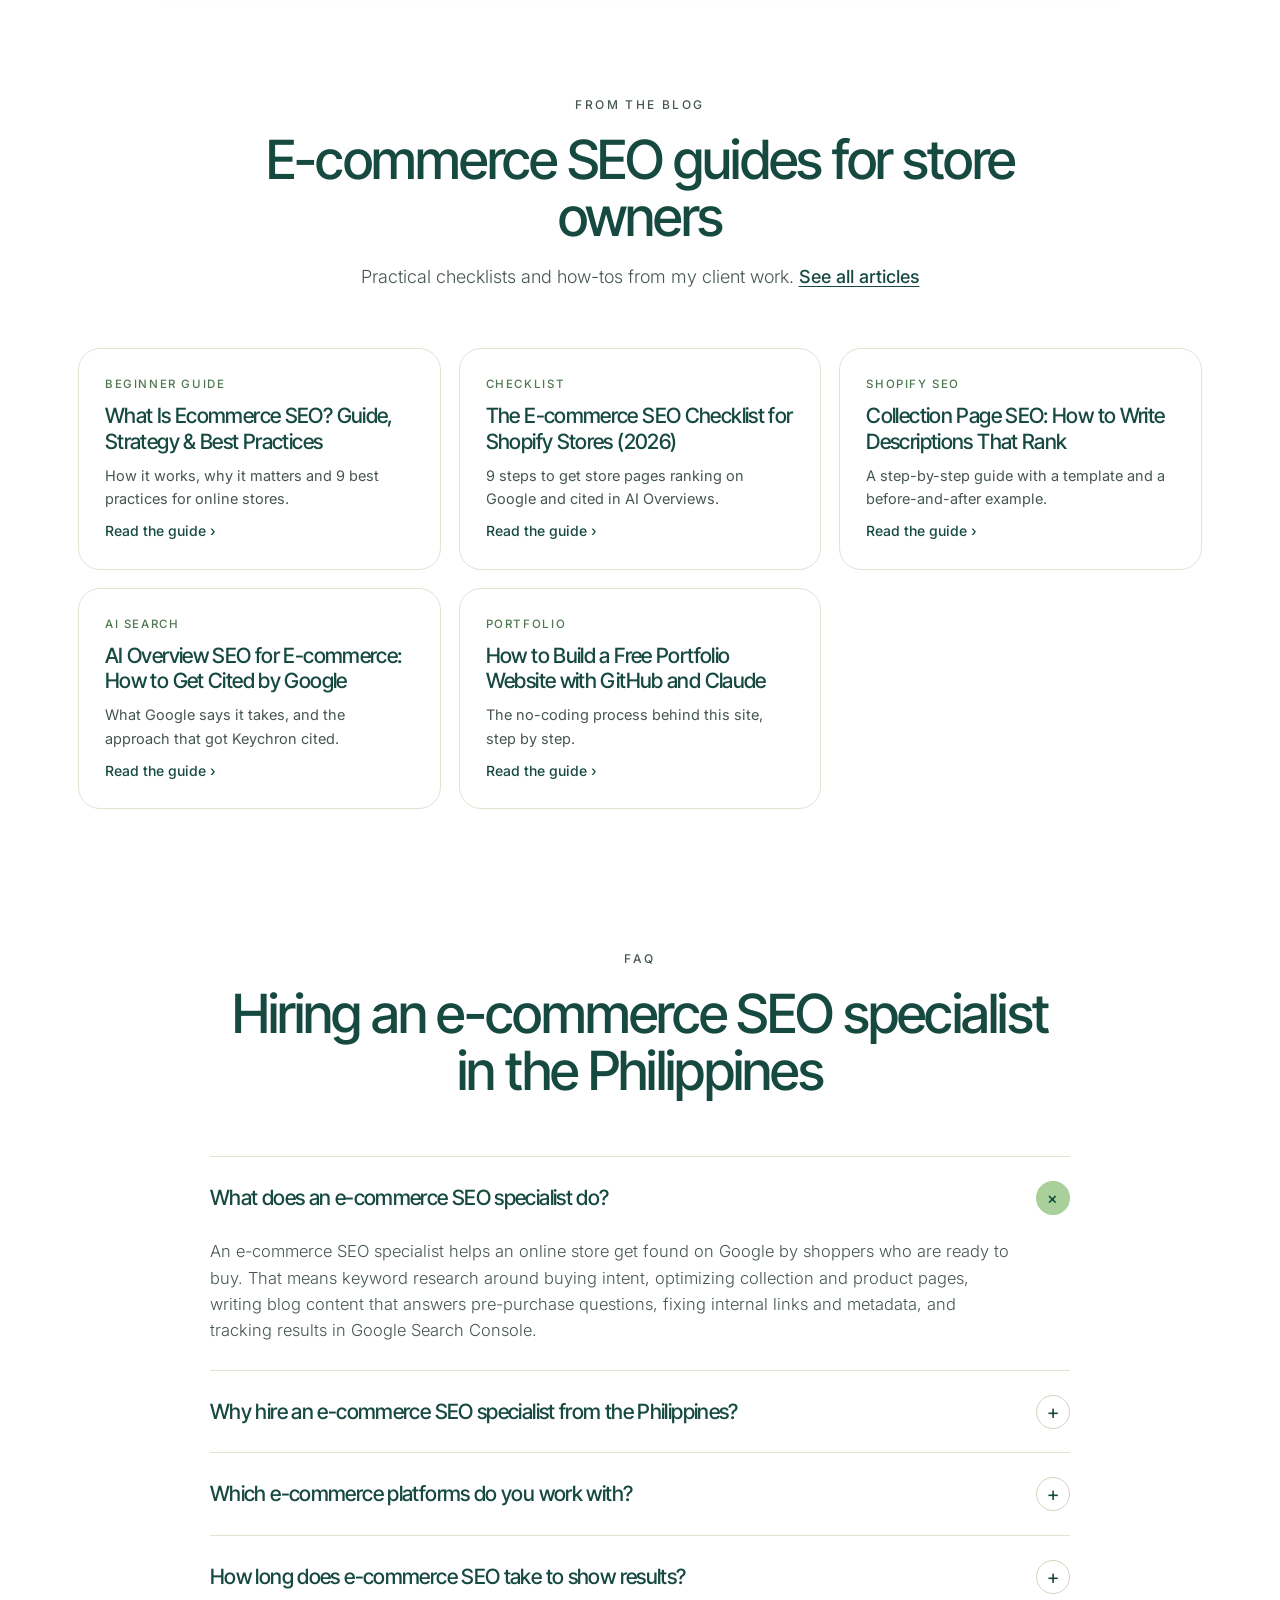
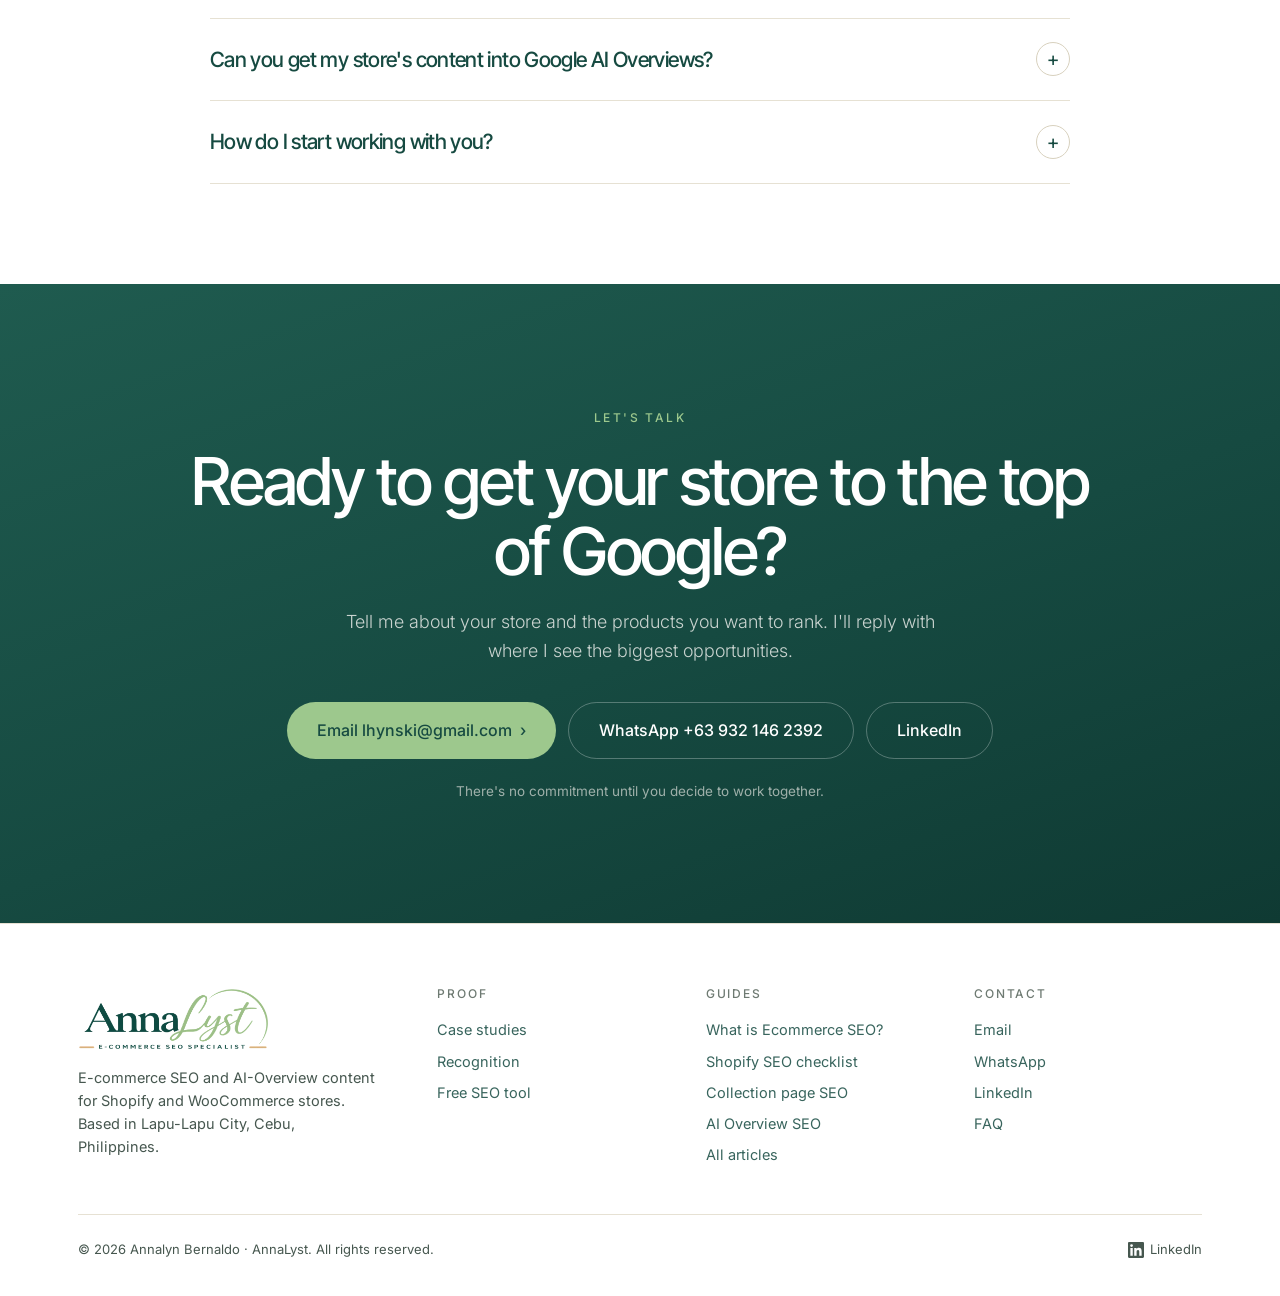
==== commit 8609748d: "Add files via upload" ====
--- a/index.html
+++ b/index.html
@@ -22,328 +22,405 @@
 <meta name="twitter:title" content="E-commerce SEO Specialist in the Philippines | Annalyn Bernaldo">
 <meta name="twitter:description" content="Shopify and WooCommerce SEO that ranks #1 on Google and gets cited in AI Overviews.">
 <meta name="twitter:image" content="https://annalynne90.github.io/bernaldo.github.io/images/og-ecommerce-seo-specialist-philippines.jpg">
-<meta name="theme-color" content="#FBF7F0">
+<meta name="theme-color" content="#FFFFFF">
 <meta name="geo.region" content="PH-CEB">
 <meta name="geo.placename" content="Lapu-Lapu City, Cebu, Philippines">
-<link rel="icon" href="data:image/svg+xml,%3Csvg xmlns='http://www.w3.org/2000/svg' viewBox='0 0 32 32'%3E%3Ccircle cx='16' cy='16' r='14' fill='%23B5571C'/%3E%3Ctext x='16' y='21.5' font-family='Georgia,serif' font-size='15' font-weight='700' fill='%23FBF7F0' text-anchor='middle'%3EAB%3C/text%3E%3C/svg%3E">
-<link rel="preload" as="image" href="images/annalyn-bernaldo-ecommerce-seo-specialist-philippines.webp" fetchpriority="high">
+<link rel="icon" href="data:image/svg+xml,%3Csvg xmlns='http://www.w3.org/2000/svg' viewBox='0 0 32 32'%3E%3Crect width='32' height='32' rx='8' fill='%23164A41'/%3E%3Ctext x='16' y='21.5' font-family='Arial,sans-serif' font-size='14' font-weight='700' fill='%239DC88D' text-anchor='middle'%3EAL%3C/text%3E%3C/svg%3E">
+
 <link rel="preconnect" href="https://fonts.googleapis.com">
 <link rel="preconnect" href="https://fonts.gstatic.com" crossorigin>
-<link href="https://fonts.googleapis.com/css2?family=Fraunces:ital,opsz,wght@0,9..144,400;0,9..144,500;0,9..144,600;0,9..144,700;0,9..144,900;1,9..144,500;1,9..144,600&family=Inter:wght@400;500;600;700&family=JetBrains+Mono:wght@400;500;700&display=swap" rel="stylesheet">
+<link href="https://fonts.googleapis.com/css2?family=Inter+Tight:wght@400;500;600&family=Inter:wght@300;400;500;600&family=JetBrains+Mono:wght@400;500&display=swap" rel="stylesheet">
+<script>document.documentElement.classList.add('js')</script>
 <script type="application/ld+json">
 {"@context": "https://schema.org", "@graph": [{"@type": "Person", "@id": "https://annalynne90.github.io/bernaldo.github.io/#annalyn", "name": "Annalyn Bernaldo", "alternateName": ["Anna Bernaldo", "AnnaLyst"], "url": "https://annalynne90.github.io/bernaldo.github.io/", "image": "https://annalynne90.github.io/bernaldo.github.io/images/annalyn-bernaldo-ecommerce-seo-specialist-philippines.webp", "jobTitle": "E-commerce SEO Specialist", "description": "E-commerce SEO specialist and AI-Overview content strategist based in Lapu-Lapu City, Cebu, Philippines.", "email": "mailto:lhynski@gmail.com", "telephone": "+639321462392", "address": {"@type": "PostalAddress", "addressLocality": "Lapu-Lapu City", "addressRegion": "Cebu", "addressCountry": "PH"}, "knowsAbout": ["E-commerce SEO", "Shopify SEO", "WooCommerce SEO", "SEO content writing", "Google AI Overviews", "Keyword research", "On-page SEO"], "subjectOf": [{"@type": "Article", "name": "7 Ecommerce Blog Examples + What You Can Learn From Them", "url": "https://backlinko.com/ecommerce-blog-examples", "publisher": {"@type": "Organization", "name": "Backlinko"}}, {"@type": "Article", "name": "SEO Portfolio Examples", "url": "https://influencermarketinghub.com/seo-portfolio-examples/", "publisher": {"@type": "Organization", "name": "Influencer Marketing Hub"}}, {"@type": "Article", "name": "Top 5 SEO Experts in Cebu", "url": "https://hridoychowdhury.com/top-5-seo-experts-in-cebu/"}], "sameAs": ["https://www.linkedin.com/in/annalynbernaldo/"]}, {"@type": "ProfessionalService", "@id": "https://annalynne90.github.io/bernaldo.github.io/#service", "name": "Annalyn Bernaldo · E-commerce SEO Specialist", "url": "https://annalynne90.github.io/bernaldo.github.io/", "image": "https://annalynne90.github.io/bernaldo.github.io/images/og-ecommerce-seo-specialist-philippines.jpg", "founder": {"@id": "https://annalynne90.github.io/bernaldo.github.io/#annalyn"}, "email": "lhynski@gmail.com", "telephone": "+639321462392", "address": {"@type": "PostalAddress", "addressLocality": "Lapu-Lapu City", "addressRegion": "Cebu", "addressCountry": "PH"}, "areaServed": [{"@type": "Country", "name": "Philippines"}, {"@type": "Place", "name": "Worldwide"}], "serviceType": ["E-commerce SEO", "Shopify SEO", "WooCommerce SEO", "SEO content writing", "AI Overview optimization"], "sameAs": ["https://www.linkedin.com/in/annalynbernaldo/"], "logo": "https://annalynne90.github.io/bernaldo.github.io/images/brand/annalyst-logo-ecommerce-seo-specialist.webp"}, {"@type": "WebSite", "@id": "https://annalynne90.github.io/bernaldo.github.io/#website", "url": "https://annalynne90.github.io/bernaldo.github.io/", "name": "Annalyn Bernaldo · E-commerce SEO Specialist", "inLanguage": "en"}, {"@type": "ProfilePage", "@id": "https://annalynne90.github.io/bernaldo.github.io/#webpage", "url": "https://annalynne90.github.io/bernaldo.github.io/", "name": "E-commerce SEO Specialist Philippines | Annalyn Bernaldo", "description": "Annalyn Bernaldo is an e-commerce SEO specialist in the Philippines. Shopify and WooCommerce SEO that earns #1 Google rankings and AI Overview citations.", "isPartOf": {"@id": "https://annalynne90.github.io/bernaldo.github.io/#website"}, "mainEntity": {"@id": "https://annalynne90.github.io/bernaldo.github.io/#annalyn"}, "inLanguage": "en"}, {"@type": "FAQPage", "@id": "https://annalynne90.github.io/bernaldo.github.io/#faq", "mainEntity": [{"@type": "Question", "name": "What does an e-commerce SEO specialist do?", "acceptedAnswer": {"@type": "Answer", "text": "An e-commerce SEO specialist helps an online store get found on Google by shoppers who are ready to buy. That means keyword research around buying intent, optimizing collection and product pages, writing blog content that answers pre-purchase questions, fixing internal links and metadata, and tracking results in Google Search Console."}}, {"@type": "Question", "name": "Why hire an e-commerce SEO specialist from the Philippines?", "acceptedAnswer": {"@type": "Answer", "text": "You get experienced, English-first SEO work at a lower cost than most US, UK or Australian agencies. Working from Cebu, I overlap with Asia-Pacific business hours and can deliver overnight for US and European teams. My work has ranked #1 on Google for international brands like Keychron and has been featured by Backlinko."}}, {"@type": "Question", "name": "Which e-commerce platforms do you work with?", "acceptedAnswer": {"@type": "Answer", "text": "I mainly work with Shopify and WooCommerce (WordPress) stores. I handle collection pages, product pages, blog articles, metadata and internal linking, and I use tools like Ahrefs, Semrush, Screaming Frog, RankMath and Google Search Console."}}, {"@type": "Question", "name": "How long does e-commerce SEO take to show results?", "acceptedAnswer": {"@type": "Answer", "text": "Most stores see early movement in impressions within 4 to 8 weeks and stronger ranking and traffic gains within 3 to 6 months, depending on competition and site authority. For one baby-care store, new pages I wrote reached more than 50,000 impressions in two months."}}, {"@type": "Question", "name": "Can you get my store's content into Google AI Overviews?", "acceptedAnswer": {"@type": "Answer", "text": "No one can guarantee an AI Overview placement, but content built around clear, direct answers to buyer questions has the best chance. My articles for Keychron were cited in Google's AI Overview and People Also Ask for searches like \"red switch vs brown switch\"."}}, {"@type": "Question", "name": "How do I start working with you?", "acceptedAnswer": {"@type": "Answer", "text": "Send me your store URL and the products or keywords you want to rank for by email at lhynski@gmail.com or on WhatsApp at +63 932 146 2392. I'll reply with where I see the biggest opportunities and how I would approach them."}}]}]}
 </script>
-<style>:root{color-scheme:light}body{margin:0;padding:0}img{max-width:100%}[hidden]:not([hidden=until-found i]){display:none!important}</style>
 <style>
 :root{
-  --sand:#F3ECE0; --sand-deep:#E7DCC9; --cream:#FBF7F0;
-  --ink:#241C15; --ink-soft:#4A3D31;
-  --rust:#B5571C; --rust-deep:#8F4214;
-  --gold:#E8A93B; --gold-deep:#C9881F;
-  --line:#D9CBB4; --teal:#1F8A86;
-  --shadow:rgba(54,38,20,.14);
+  --bg:#FFFFFF; --ink:#164A41; --ink-2:#46574F; --muted:#6E7A72;
+  --forest:#164A41; --forest-2:#0F3A33; --forest-3:#12403A;
+  --lime:#9DC88D; --lime-2:#A9CF9A; --lime-ink:#4D774E; --lime-soft:#EAF2E4;
+  --card:#F4F1E8; --line:#E6E1D3; --line-2:#D8D1BE;
+  --shadow:rgba(15,58,51,.12); --ease:cubic-bezier(.2,.7,.2,1);
+  /* aliases used by the SEO tool component */
+  --sand:#F4F1E8; --sand-deep:#E4DCC8; --cream:#FFFDF8; --ink-soft:#46574F;
+  --rust:#4D774E; --rust-deep:#164A41; --gold:#9DC88D; --gold-deep:#8F7546; --teal:#4D774E;
+  color-scheme:light;
 }
 *{margin:0;padding:0;box-sizing:border-box}
-html{scroll-behavior:smooth}
-body{
-  font-family:'Inter',sans-serif;background:var(--cream);color:var(--ink);
-  line-height:1.6;overflow-x:hidden;-webkit-font-smoothing:antialiased;
-}
-.wrap{max-width:1180px;margin:0 auto;padding:0 28px}
-h1,h2,h3{font-family:'Fraunces',serif;line-height:1.04;letter-spacing:-.01em}
+html{scroll-behavior:smooth;scroll-padding-top:84px}
+body{font-family:'Inter',system-ui,sans-serif;background:var(--bg);color:var(--ink);line-height:1.6;-webkit-font-smoothing:antialiased;overflow-x:clip}
 a{color:inherit;text-decoration:none}
 img{display:block;max-width:100%;height:auto}
+h1,h2,h3,h4{font-family:'Inter Tight','Inter',sans-serif;font-weight:500;letter-spacing:-.025em;line-height:1.05;color:var(--ink)}
+.wrap{max-width:1180px;margin:0 auto;padding:0 28px}
+:focus-visible{outline:3px solid var(--lime-ink);outline-offset:3px;border-radius:6px}
+.eyebrow{font-size:12px;font-weight:500;letter-spacing:.2em;text-transform:uppercase;color:var(--ink-2)}
+.dark .eyebrow{color:var(--lime)}
 
 /* ===== NAV ===== */
-nav{position:fixed;top:0;left:0;right:0;z-index:100;padding-top:env(safe-area-inset-top,0px);background:rgba(251,247,240,.82);
-  backdrop-filter:blur(12px);border-bottom:1px solid transparent;transition:border-color .3s,box-shadow .3s}
-nav.scrolled{border-color:var(--line);box-shadow:0 4px 24px -16px var(--shadow)}
-.nav-inner{max-width:1180px;margin:0 auto;padding:14px 28px;display:flex;align-items:center;justify-content:space-between}
-.brand{font-family:'Fraunces',serif;font-weight:600;font-size:19px;letter-spacing:-.02em;display:flex;align-items:center;gap:9px}
-.brand .dot{width:9px;height:9px;border-radius:50%;background:var(--rust);box-shadow:0 0 0 4px rgba(181,87,28,.16)}
-.nav-links{display:flex;gap:30px;align-items:center}
-.nav-links a{font-size:14px;font-weight:500;color:var(--ink-soft);transition:color .2s;position:relative}
-.nav-links a:hover{color:var(--rust)}
-.nav-cta{background:var(--ink);color:var(--cream)!important;padding:9px 18px;border-radius:100px;font-weight:600;transition:transform .2s,background .2s}
-.nav-cta:hover{background:var(--rust);transform:translateY(-1px)}
-@media(max-width:760px){.nav-links a:not(.nav-cta){display:none}.wrap,.nav-inner{padding-left:max(16px,env(safe-area-inset-left,0px));padding-right:max(16px,env(safe-area-inset-right,0px))}}
+nav#nav{position:fixed;inset:0 0 auto 0;z-index:100;background:rgba(255,255,255,.86);backdrop-filter:saturate(1.4) blur(14px);border-bottom:1px solid transparent;transition:border-color .3s}
+nav#nav.scrolled{border-color:var(--line)}
+.nav-inner{max-width:1240px;margin:0 auto;padding:14px 28px;display:grid;grid-template-columns:1fr auto 1fr;align-items:center;gap:20px}
+.brand img{display:block;height:38px;width:auto}
+.nav-links{display:flex;gap:30px}
+.nav-links a{font-size:14.5px;color:var(--ink);opacity:.82;transition:opacity .2s}
+.nav-links a:hover{opacity:1}
+.nav-right{display:flex;justify-content:flex-end;align-items:center;gap:22px}
+.nav-right .txt{font-size:14.5px;color:var(--ink);opacity:.82}
+.pill-lime{display:inline-flex;align-items:center;gap:6px;background:var(--lime-2);color:var(--ink);font-weight:500;font-size:14.5px;padding:9px 18px;border-radius:100px;transition:background .25s,transform .25s}
+.pill-lime:hover{background:var(--lime);transform:translateY(-1px)}
+@media(max-width:960px){.nav-links{display:none}.nav-inner{grid-template-columns:1fr auto}}
+@media(max-width:560px){.nav-right .txt{display:none}.brand img{height:32px}.nav-inner,.wrap{padding-left:16px;padding-right:16px}}
+
+/* ===== BUTTONS ===== */
+.btn{display:inline-flex;align-items:center;justify-content:center;gap:8px;padding:15px 30px;border-radius:100px;font-weight:500;font-size:16px;border:0;cursor:pointer;transition:transform .25s var(--ease),box-shadow .25s,background .25s;font-family:inherit;position:relative;overflow:hidden;isolation:isolate}
+.btn-dark,.btn-primary{color:#fff;background:linear-gradient(100deg,#164A41 0%,#4D774E 38%,#7FA978 50%,#4D774E 62%,#12403A 100%);background-size:220% 100%;background-position:100% 0;box-shadow:0 14px 30px -16px rgba(15,58,51,.6);transition:background-position .8s var(--ease),transform .25s var(--ease)}
+.btn-dark:hover,.btn-primary:hover{background-position:0 0;transform:translateY(-2px)}
+.btn-ghost{background:#fff;color:var(--ink);border:1px solid var(--line-2)}
+.btn-ghost:hover{border-color:var(--ink);transform:translateY(-2px)}
+.btn-lime{background:var(--lime);color:var(--ink)}
+.btn-lime:hover{background:#B4D8A6;transform:translateY(-2px)}
+.btn-outline-light{border:1px solid rgba(255,255,255,.28);color:#fff;background:transparent}
+.btn-outline-light:hover{border-color:#fff;transform:translateY(-2px)}
+.chev{display:inline-block;transition:transform .25s}.btn:hover .chev{transform:translateX(3px)}
 
 /* ===== HERO ===== */
-.hero{padding:140px 0 70px;position:relative;overflow:hidden}
-.hero::before{content:"";position:absolute;top:-200px;right:-160px;width:560px;height:560px;
-  background:radial-gradient(circle,rgba(232,169,59,.22),transparent 65%);z-index:0}
-.hero-grid{display:grid;grid-template-columns:1.15fr .85fr;gap:56px;align-items:center;position:relative;z-index:1}
-.eyebrow{display:inline-flex;align-items:center;gap:9px;font-family:'JetBrains Mono',monospace;
-  font-size:12.5px;font-weight:500;letter-spacing:.08em;text-transform:uppercase;color:var(--rust-deep);
-  background:rgba(181,87,28,.09);padding:7px 14px;border-radius:100px;margin-bottom:24px}
-.eyebrow .pulse{width:7px;height:7px;border-radius:50%;background:var(--teal);
-  box-shadow:0 0 0 0 rgba(31,138,134,.5);animation:pulse 2s infinite}
-@keyframes pulse{0%{box-shadow:0 0 0 0 rgba(31,138,134,.45)}70%{box-shadow:0 0 0 8px rgba(31,138,134,0)}100%{box-shadow:0 0 0 0 rgba(31,138,134,0)}}
-.hero h1{font-size:clamp(42px,6.2vw,76px);font-weight:600;margin-bottom:22px}
-.hero h1 .accent{font-style:italic;color:var(--rust);font-weight:500}
-.hero h1 .underline{position:relative;white-space:nowrap}
-.hero h1 .underline svg{position:absolute;left:0;bottom:-10px;width:100%;height:14px}
-.hero-sub{font-size:18.5px;color:var(--ink-soft);max-width:520px;margin-bottom:34px}
-.hero-actions{display:flex;gap:14px;flex-wrap:wrap;align-items:center}
-.btn{padding:14px 26px;border-radius:100px;font-weight:600;font-size:15px;transition:transform .2s,box-shadow .2s;cursor:pointer;border:none}
-.btn-primary{background:var(--rust);color:#fff;box-shadow:0 10px 26px -12px rgba(181,87,28,.7)}
-.btn-primary:hover{transform:translateY(-2px);box-shadow:0 16px 32px -12px rgba(181,87,28,.75)}
-.btn-ghost{background:transparent;color:var(--ink);border:1.5px solid var(--line)}
-.btn-ghost:hover{border-color:var(--ink);transform:translateY(-2px)}
-
-@media(max-width:860px){
-  .hero{padding:104px 0 56px}
-  .hero-grid{grid-template-columns:1fr;gap:44px}
-  .hero-card{width:100%;max-width:440px;margin:0 auto;padding:0 10px}
-  .rank-badge{left:-4px;top:-14px}
-  .serp-chip{right:-4px;bottom:20px}
-}
-@media(max-width:520px){
-  .hero-card{max-width:340px}
-  .hero h1{font-size:clamp(36px,10.5vw,46px)}
-  .hero-sub{font-size:17px}
-  .eyebrow{font-size:11px;letter-spacing:.05em;line-height:1.5}
-  .hero-card{padding:0 6px}
-  .rank-badge{padding:10px 13px}.rank-badge .num{font-size:24px}
-  .serp-chip{max-width:200px;padding:10px 12px}.serp-chip .ttl{font-size:12.5px}
-  .hero-actions .btn{flex:1 1 auto;text-align:center}
-}
-/* hero portrait as a "ranked result" */
-.hero-card{position:relative}
-.portrait-frame{position:relative;border-radius:26px;overflow:hidden;box-shadow:0 30px 70px -30px var(--shadow);
-  background:linear-gradient(140deg,var(--gold),var(--rust));padding:0}
-.portrait-frame img{width:100%;aspect-ratio:4/5;object-fit:cover;object-position:center 25%}
-.rank-badge{position:absolute;top:-16px;left:-16px;background:var(--ink);color:var(--cream);
-  border-radius:16px;padding:13px 17px;box-shadow:0 14px 30px -12px var(--shadow);z-index:3;transform:rotate(-4deg)}
-.rank-badge .lbl{font-family:'JetBrains Mono',monospace;font-size:10px;letter-spacing:.12em;color:var(--gold);text-transform:uppercase}
-.rank-badge .num{font-family:'Fraunces',serif;font-size:30px;font-weight:700;line-height:1}
-.serp-chip{position:absolute;right:-14px;bottom:24px;background:#fff;border:1px solid var(--line);
-  border-radius:14px;padding:12px 15px;box-shadow:0 16px 34px -16px var(--shadow);z-index:3;max-width:230px}
-.serp-chip .url{font-size:11px;color:var(--teal);font-family:'JetBrains Mono',monospace;margin-bottom:3px}
-.serp-chip .ttl{font-size:13.5px;color:#1a0dab;font-weight:600;line-height:1.3}
-.serp-chip .ai{display:inline-flex;align-items:center;gap:5px;margin-top:7px;font-size:10.5px;font-weight:600;
-  color:var(--rust-deep);background:rgba(181,87,28,.1);padding:3px 8px;border-radius:100px}
-
-/* ===== MARQUEE STRIP ===== */
-.strip{border-top:1px solid var(--line);border-bottom:1px solid var(--line);background:var(--sand);
-  padding:18px 0;margin-top:46px;overflow:hidden}
-.strip-track{display:flex;gap:54px;white-space:nowrap;animation:scroll 28s linear infinite;width:max-content}
-.strip-track span{font-family:'Fraunces',serif;font-style:italic;font-size:17px;color:var(--ink-soft);display:flex;align-items:center;gap:54px}
-.strip-track span::after{content:"✦";color:var(--rust);font-style:normal;font-size:13px}
-@keyframes scroll{to{transform:translateX(-50%)}}
-
-/* ===== SECTION SHELL ===== */
-section{padding:90px 0}
-.sec-head{margin-bottom:52px;max-width:680px}
-.sec-tag{font-family:'JetBrains Mono',monospace;font-size:12px;letter-spacing:.14em;text-transform:uppercase;
-  color:var(--rust);font-weight:500;display:flex;align-items:center;gap:11px;margin-bottom:18px}
-.sec-tag::before{content:"";width:30px;height:1.5px;background:var(--rust)}
-.sec-head h2{font-size:clamp(30px,4.4vw,46px);font-weight:600}
-.sec-head h2 em{font-style:italic;color:var(--rust)}
-.sec-head p{margin-top:16px;font-size:17px;color:var(--ink-soft)}
-
-/* ===== STATS ===== */
-.stats{background:var(--ink);color:var(--cream);border-radius:30px;padding:54px 48px;
-  display:grid;grid-template-columns:repeat(4,1fr);gap:34px;position:relative;overflow:hidden}
-.stats::before{content:"";position:absolute;inset:0;background:
-  radial-gradient(circle at 85% 15%,rgba(232,169,59,.16),transparent 45%),
-  radial-gradient(circle at 10% 90%,rgba(181,87,28,.2),transparent 45%)}
-.stat{position:relative;z-index:1}
-.stat .n{font-family:'Fraunces',serif;font-size:clamp(36px,4.6vw,54px);font-weight:700;line-height:1;
-  background:linear-gradient(120deg,#fff,var(--gold));-webkit-background-clip:text;background-clip:text;-webkit-text-fill-color:transparent}
-.stat .n span{background:inherit;-webkit-background-clip:text;background-clip:text;-webkit-text-fill-color:transparent}
-.stat .l{margin-top:12px;font-size:14px;color:#cdbfa9;font-weight:500;line-height:1.4}
-@media(max-width:760px){.stats{grid-template-columns:repeat(2,1fr);padding:38px 28px;gap:30px}}
-
-/* ===== CASE STUDIES ===== */
-.case{display:grid;grid-template-columns:1fr 1fr;gap:0;border:1px solid var(--line);border-radius:28px;
-  overflow:hidden;margin-bottom:40px;background:#fff;box-shadow:0 24px 60px -42px var(--shadow);transition:transform .35s,box-shadow .35s}
-.case:hover{transform:translateY(-4px);box-shadow:0 36px 70px -42px var(--shadow)}
-.case-media{position:relative;background:var(--sand-deep);display:flex;align-items:center;justify-content:center;padding:30px;min-height:340px}
-.case-media img{width:100%;border-radius:12px;box-shadow:0 18px 44px -22px var(--shadow)}
-.case-body{padding:44px 42px;display:flex;flex-direction:column;justify-content:center}
-.case.flip .case-media{order:2}
-.case-kicker{font-family:'JetBrains Mono',monospace;font-size:11.5px;letter-spacing:.1em;text-transform:uppercase;color:var(--rust);font-weight:500;margin-bottom:14px}
-.case-body h3{font-size:28px;font-weight:600;margin-bottom:14px}
-.case-body p{font-size:15.5px;color:var(--ink-soft);margin-bottom:24px}
-.case-wins{display:flex;flex-direction:column;gap:11px;margin-bottom:8px}
-.win{display:flex;align-items:flex-start;gap:12px;font-size:14.5px;font-weight:500}
-.win .tick{flex-shrink:0;width:22px;height:22px;border-radius:50%;background:rgba(31,138,134,.13);color:var(--teal);
-  display:flex;align-items:center;justify-content:center;font-size:12px;font-weight:700;margin-top:1px}
-.win b{color:var(--rust-deep)}
-@media(max-width:820px){.case{grid-template-columns:1fr}.case.flip .case-media{order:0}.case-media{min-height:260px}}
-
-/* ===== AI OVERVIEW HIGHLIGHT ===== */
-.ai-feature{background:linear-gradient(135deg,var(--rust),var(--rust-deep));border-radius:30px;color:#fff;
-  padding:56px 52px;display:grid;grid-template-columns:1fr 1.1fr;gap:48px;align-items:center;position:relative;overflow:hidden}
-.ai-feature::before{content:"✦";position:absolute;font-size:280px;right:-40px;top:-90px;color:rgba(255,255,255,.06);font-family:'Fraunces',serif}
-.ai-feature .copy{position:relative;z-index:1}
-.ai-feature .badge{display:inline-flex;align-items:center;gap:8px;background:rgba(255,255,255,.16);
-  padding:7px 14px;border-radius:100px;font-size:12.5px;font-weight:600;font-family:'JetBrains Mono',monospace;letter-spacing:.05em;margin-bottom:20px}
-.ai-feature h2{font-size:clamp(28px,3.6vw,40px);font-weight:600;margin-bottom:18px;color:#fff}
-.ai-feature h2 em{font-style:italic;color:var(--gold)}
-.ai-feature p{font-size:16px;color:rgba(255,255,255,.9);margin-bottom:8px}
-.ai-shot{position:relative;z-index:1;border-radius:16px;overflow:hidden;box-shadow:0 30px 60px -24px rgba(0,0,0,.45);transform:rotate(1.2deg)}
-.ai-shot img{width:100%}
-@media(max-width:820px){.ai-feature{grid-template-columns:minmax(0,1fr);padding:40px 22px}}
-.ai-feature>*{min-width:0}
-
-/* ===== SERVICES ===== */
-.svc-grid{display:grid;grid-template-columns:repeat(2,1fr);gap:22px}
-.svc{border:1px solid var(--line);border-radius:22px;padding:32px 30px;background:#fff;transition:transform .3s,border-color .3s;position:relative;overflow:hidden}
-.svc:hover{transform:translateY(-4px);border-color:var(--rust)}
-.svc .ix{font-family:'JetBrains Mono',monospace;font-size:13px;color:var(--rust);font-weight:600;margin-bottom:18px}
-.svc h3{font-size:21px;font-weight:600;margin-bottom:11px}
-.svc p{font-size:14.5px;color:var(--ink-soft)}
-@media(max-width:680px){.svc-grid{grid-template-columns:1fr}}
-
-/* ===== ABOUT ===== */
-.about{display:grid;grid-template-columns:.8fr 1.2fr;gap:54px;align-items:center}
-.about-img{position:relative}
-.about-img .main{border-radius:24px;overflow:hidden;box-shadow:0 30px 64px -30px var(--shadow);aspect-ratio:4/5;background:var(--sand-deep)}
-.about-img .main img{width:100%;height:100%;object-fit:cover;object-position:center 20%}
-.about-img .sticker{position:absolute;bottom:-22px;right:-18px;background:var(--gold);color:var(--ink);
-  border-radius:18px;padding:16px 20px;box-shadow:0 16px 34px -16px var(--shadow);transform:rotate(5deg);max-width:170px}
-.about-img .sticker b{font-family:'Fraunces',serif;font-size:15px;display:block}
-.about-img .sticker span{font-size:11.5px;color:var(--ink-soft)}
-.about-body h2{font-size:clamp(28px,4vw,42px);font-weight:600;margin-bottom:20px}
-.about-body h2 em{font-style:italic;color:var(--rust)}
-.about-body p{font-size:16px;color:var(--ink-soft);margin-bottom:18px}
-.about-body p b{color:var(--ink)}
-.tools{display:flex;flex-wrap:wrap;gap:9px;margin-top:26px}
-.tool{font-size:12.5px;font-weight:500;background:var(--sand);border:1px solid var(--line);padding:7px 13px;border-radius:100px;color:var(--ink-soft)}
-@media(max-width:820px){.about{grid-template-columns:1fr;gap:60px}.about-img{max-width:360px}}
-@media(max-width:520px){.about-img .sticker{right:6px}}
-html,body{overflow-x:clip}
-
-/* ===== PROCESS ===== */
-.steps{display:grid;grid-template-columns:repeat(4,1fr);gap:20px;counter-reset:step}
-.step{border-top:2px solid var(--ink);padding-top:20px;counter-increment:step}
-.step .sn{font-family:'JetBrains Mono',monospace;font-size:12px;color:var(--rust);font-weight:600;margin-bottom:12px}
-.step .sn::before{content:"0" counter(step)}
-.step h3{font-size:18px;font-weight:600;margin-bottom:9px}
-.step p{font-size:14px;color:var(--ink-soft)}
-@media(max-width:820px){.steps{grid-template-columns:1fr 1fr}}
-@media(max-width:520px){.steps{grid-template-columns:1fr}}
-
-/* ===== ARTICLES ===== */
-.arts{display:grid;grid-template-columns:repeat(3,1fr);gap:18px}
-.art{border:1px solid var(--line);border-radius:18px;padding:24px;background:#fff;transition:transform .3s,box-shadow .3s,border-color .3s;cursor:pointer;display:block}
-.art:hover{transform:translateY(-3px);box-shadow:0 22px 44px -30px var(--shadow);border-color:var(--rust)}
-.art .rk{display:inline-flex;align-items:center;gap:6px;font-size:11px;font-weight:700;font-family:'JetBrains Mono',monospace;
-  color:var(--gold-deep);background:rgba(232,169,59,.15);padding:4px 9px;border-radius:100px;margin-bottom:14px}
-.art h3{font-size:17px;font-weight:600;line-height:1.3;margin-bottom:8px}
-.art h3 .arrow{color:var(--rust);opacity:0;transition:opacity .25s,transform .25s;display:inline-block;margin-left:4px}
-.art:hover h3 .arrow{opacity:1;transform:translateX(3px)}
-.art p{font-size:13px;color:var(--ink-soft)}
-@media(max-width:760px){.arts{grid-template-columns:1fr}}
-
-/* ===== CTA ===== */
-.cta{background:var(--ink);border-radius:34px;padding:72px 56px;text-align:center;color:var(--cream);position:relative;overflow:hidden}
-.cta::before{content:"";position:absolute;inset:0;background:
-  radial-gradient(circle at 20% 20%,rgba(232,169,59,.18),transparent 40%),
-  radial-gradient(circle at 80% 80%,rgba(181,87,28,.22),transparent 40%)}
-.cta-in{position:relative;z-index:1}
-.cta h2{font-size:clamp(32px,5vw,52px);font-weight:600;margin-bottom:20px}
-.cta h2 em{font-style:italic;color:var(--gold)}
-.cta p{font-size:18px;color:#d3c6b2;max-width:520px;margin:0 auto 34px}
-.cta-actions{display:flex;gap:14px;justify-content:center;flex-wrap:wrap}
-.cta .btn-primary{background:var(--gold);color:var(--ink)}
-.cta .btn-primary:hover{background:#fff}
-.cta .btn-ghost{border-color:rgba(255,255,255,.3);color:#fff}
-.cta .btn-ghost:hover{border-color:#fff}
-
-/* ===== FOOTER ===== */
-footer{padding:50px 0 40px;border-top:1px solid var(--line);margin-top:90px}
-.foot{display:flex;justify-content:space-between;align-items:center;flex-wrap:wrap;gap:20px}
-.foot .brand{font-size:17px}
-.foot-meta{font-size:13px;color:var(--ink-soft)}
-.foot-links{display:flex;gap:22px;font-size:14px;font-weight:500}
-.foot-links a:hover{color:var(--rust)}
-
-/* ===== PRESS / RECOGNITION ===== */
-.press{display:grid;grid-template-columns:auto 1fr;gap:44px;align-items:center;background:#fff;border:1px solid var(--line);
-  border-radius:30px;padding:46px 48px;box-shadow:0 24px 60px -42px var(--shadow);position:relative;overflow:hidden}
-.press::after{content:"";position:absolute;right:-120px;top:-120px;width:320px;height:320px;
-  background:radial-gradient(circle,rgba(31,138,134,.12),transparent 65%)}
-.press-medal{width:150px;height:150px;border-radius:50%;background:var(--ink);color:var(--cream);display:flex;flex-direction:column;
-  align-items:center;justify-content:center;text-align:center;box-shadow:0 0 0 8px var(--sand),0 0 0 9px var(--line);transform:rotate(-6deg);flex-shrink:0}
-.press-medal .src{font-family:'JetBrains Mono',monospace;font-size:10px;letter-spacing:.14em;text-transform:uppercase;color:var(--gold)}
-.press-medal .num{font-family:'Fraunces',serif;font-size:46px;font-weight:700;line-height:1;margin:4px 0}
-.press-medal .of{font-size:11px;color:#cdbfa9}
-.press-body{position:relative;z-index:1}
-.press-body h2{font-size:clamp(26px,3.4vw,36px);font-weight:600;margin-bottom:14px}
-.press-body h2 em{font-style:italic;color:var(--rust)}
-.press-body > p{font-size:16px;color:var(--ink-soft);margin-bottom:18px;max-width:640px}
-.press-body blockquote{font-family:'Fraunces',serif;font-style:italic;font-size:19px;line-height:1.45;border-left:3px solid var(--gold);
-  padding:4px 0 4px 18px;margin-bottom:22px;color:var(--ink)}
-.press-body blockquote cite{display:block;font-family:'Inter',sans-serif;font-style:normal;font-size:12.5px;color:var(--ink-soft);margin-top:8px}
-.press-links{display:flex;gap:12px;flex-wrap:wrap}
-.press-links .btn{padding:11px 20px;font-size:14px}
-@media(max-width:760px){.press{grid-template-columns:1fr;padding:36px 26px;gap:28px}.press-medal{width:120px;height:120px}.press-medal .num{font-size:38px}}
-.stat .n .suf{font-size:.6em}
-.art .rk.press-rk{color:var(--teal);background:rgba(31,138,134,.12)}
-
-/* ===== TOOLKIT ===== */
-.toolkit{background:var(--ink);color:var(--cream);border-radius:30px;padding:56px 48px;position:relative;overflow:hidden}
-.toolkit::before{content:"";position:absolute;inset:0;background:
-  radial-gradient(circle at 12% 0%,rgba(232,169,59,.16),transparent 40%),
-  radial-gradient(circle at 95% 100%,rgba(31,138,134,.18),transparent 45%);pointer-events:none}
-.toolkit .sec-head{position:relative;margin-bottom:38px}
-.toolkit .sec-head h2{color:var(--cream)}
-.toolkit .sec-head h2 em{color:var(--gold)}
-.toolkit .sec-head p{color:#cdbfa9}
-.tk-group{position:relative;margin-bottom:30px}
-.tk-group:last-child{margin-bottom:0}
-.tk-label{font-family:'JetBrains Mono',monospace;font-size:11.5px;letter-spacing:.14em;text-transform:uppercase;color:var(--gold);margin-bottom:14px;display:flex;align-items:center;gap:12px}
-.tk-label::after{content:"";flex:1;height:1px;background:rgba(243,236,224,.14)}
-.tk-row{display:grid;gap:16px}
-.tk-row.c3{grid-template-columns:repeat(3,1fr)}
-.tk-row.c4{grid-template-columns:repeat(4,1fr)}
-.tk{position:relative;display:flex;flex-direction:column;gap:16px;padding:22px 20px 20px;border-radius:20px;
-  background:rgba(255,255,255,.045);border:1px solid rgba(243,236,224,.12);min-width:0;
-  transition:transform .35s cubic-bezier(.2,.7,.2,1),border-color .35s,background .35s,box-shadow .35s;transition-delay:0s}
-.tk.reveal{transition-delay:var(--d)}
-.tk::before{content:"";position:absolute;inset:-1px;border-radius:inherit;padding:1px;pointer-events:none;
-  background:linear-gradient(140deg,var(--brand),transparent 55%);opacity:0;transition:opacity .35s;
-  -webkit-mask:linear-gradient(#000 0 0) content-box,linear-gradient(#000 0 0);-webkit-mask-composite:xor;mask-composite:exclude}
-.tk:hover{transform:translateY(-6px);background:rgba(255,255,255,.075);border-color:transparent;
-  box-shadow:0 22px 44px -22px color-mix(in srgb,var(--brand) 70%,transparent)}
-.tk:hover::before{opacity:1}
-.tk-logo{width:58px;height:58px;border-radius:16px;background:#fff;display:flex;align-items:center;justify-content:center;
-  box-shadow:0 10px 24px -12px rgba(0,0,0,.6),inset 0 0 0 1px rgba(0,0,0,.05);position:relative;overflow:hidden;transition:transform .45s cubic-bezier(.2,.7,.2,1)}
-.tk-logo::after{content:"";position:absolute;top:0;left:-80%;width:50%;height:100%;
-  background:linear-gradient(100deg,transparent,rgba(255,255,255,.85),transparent);transform:skewX(-18deg)}
-.tk:hover .tk-logo{transform:scale(1.08) rotate(-4deg)}
-.tk:hover .tk-logo::after{animation:shine .8s ease}
-@keyframes shine{to{left:140%}}
-.tk-logo svg{width:32px;height:32px;display:block}
-.tk-txt h4{font-family:'Fraunces',serif;font-size:19px;font-weight:600;line-height:1.15;margin-bottom:6px;text-wrap:balance}
-.tk-txt p{font-size:13.5px;color:#cdbfa9;line-height:1.45}
-.tk-lvl{position:absolute;top:20px;right:18px;font-family:'JetBrains Mono',monospace;font-size:10px;letter-spacing:.1em;text-transform:uppercase;
-  color:var(--cream);background:rgba(255,255,255,.08);border:1px solid rgba(243,236,224,.16);padding:4px 9px;border-radius:100px;display:flex;align-items:center;gap:6px}
-.tk-lvl::before{content:"";width:6px;height:6px;border-radius:50%;background:var(--brand);box-shadow:0 0 8px var(--brand)}
-@media(max-width:980px){.tk-row.c4{grid-template-columns:repeat(2,1fr)}}
-@media(max-width:760px){.toolkit{padding:40px 22px}.tk-row.c3{grid-template-columns:1fr}}
-@media(max-width:520px){.tk-row.c4{grid-template-columns:1fr}}
-
-.press2{margin-top:18px;display:grid;grid-template-columns:auto 1fr auto;gap:28px;align-items:center;background:var(--sand);
-  border:1px solid var(--line);border-radius:24px;padding:26px 32px}
-.press2 .press-medal{width:104px;height:104px;background:var(--rust);box-shadow:0 0 0 6px var(--cream),0 0 0 7px var(--line);transform:rotate(5deg)}
-.press2 .press-medal .src{color:#fff;font-size:9px}
-.press2 .press-medal .num{font-size:36px}
-.press2 .press-medal .of{color:rgba(255,255,255,.85);font-size:10px}
-.press2-body{min-width:0}
-.press2-body .k{font-family:'JetBrains Mono',monospace;font-size:11.5px;letter-spacing:.12em;text-transform:uppercase;color:var(--rust);margin-bottom:6px}
-.press2-body h3{font-size:clamp(21px,2.4vw,26px);font-weight:600;margin-bottom:8px;text-wrap:balance}
-.press2-body h3 em{font-style:italic;color:var(--rust)}
-.press2-body p{font-size:14.5px;color:var(--ink-soft);max-width:620px}
-.press2 .btn{padding:11px 20px;font-size:14px;white-space:nowrap}
-@media(max-width:860px){.press2{grid-template-columns:auto 1fr}.press2 .btn{grid-column:1/-1;justify-self:start}}
-@media(max-width:560px){.press2{grid-template-columns:1fr;padding:26px 22px}}
-
-.press2.teal .press-medal{background:var(--teal)}
-.press2 blockquote{font-family:'Fraunces',serif;font-style:italic;font-size:15.5px;color:var(--ink);margin-top:10px;border-left:2px solid var(--teal);padding-left:12px;max-width:620px}
+.hero{padding:150px 0 40px;text-align:center}
+.hero .eyebrow{margin-bottom:26px}
+.hero h1{font-size:clamp(42px,7vw,88px);max-width:980px;margin:0 auto 26px;letter-spacing:-.035em;line-height:1}
+.ul{position:relative;display:inline-block;white-space:nowrap}
+.ul svg{position:absolute;left:-2%;bottom:-.12em;width:104%;height:.22em;overflow:visible}
+.ul path{stroke:#9DC88D;stroke-width:3;fill:none;stroke-linecap:round;stroke-dasharray:1;stroke-dashoffset:1;animation:draw 1.1s .6s var(--ease) forwards}
+@keyframes draw{to{stroke-dashoffset:0}}
+.hero .sub{font-size:clamp(17px,1.6vw,19.5px);color:var(--ink-2);max-width:720px;margin:0 auto 40px;font-weight:300;letter-spacing:.005em}
+.hero .ask{font-family:'Inter Tight','Inter',sans-serif;font-size:19px;font-weight:500;letter-spacing:-.02em;margin-bottom:14px}
+.chips{display:flex;flex-wrap:wrap;gap:10px;justify-content:center;margin-bottom:14px}
+.chip{font-size:14.5px;padding:8px 16px;border:1px solid var(--line-2);border-radius:100px;background:#fff;transition:border-color .2s,background .2s,transform .2s}
+.chip:hover{border-color:var(--ink);background:var(--card);transform:translateY(-1px)}
+.hero .note{font-size:13.5px;color:var(--ink-2);letter-spacing:.02em;margin-bottom:40px}
+.hero .note a{text-decoration:underline;text-underline-offset:3px}
+@media(max-width:560px){.hero{padding:118px 0 30px}.ul{white-space:normal}}
+
+/* hero proof stack */
+.proof-stack{position:relative;max-width:1060px;margin:64px auto 0;display:grid;grid-template-columns:1fr 1.15fr 1fr;gap:22px;align-items:end;text-align:left}
+.pcard{background:#fff;border:1px solid var(--line);border-radius:22px;padding:18px;box-shadow:0 30px 60px -40px var(--shadow);transition:transform .5s var(--ease)}
+.pcard:hover{transform:translateY(-6px)}
+.pcard .lab{font-size:11px;letter-spacing:.16em;text-transform:uppercase;color:var(--muted);margin-bottom:10px;display:flex;justify-content:space-between;align-items:center}
+.tag{display:inline-flex;align-items:center;gap:6px;font-size:11.5px;font-weight:500;padding:4px 10px;border-radius:100px;background:var(--lime-soft);color:var(--lime-ink);letter-spacing:0;text-transform:none}
+.tag::before{content:"";width:6px;height:6px;border-radius:50%;background:#D1B284}
+.pc-photo{padding:0;overflow:hidden;position:relative}
+.pc-photo img{width:100%;aspect-ratio:4/4.6;object-fit:cover;object-position:center 22%}
+.pc-photo .cap{position:absolute;left:12px;right:12px;bottom:12px;background:rgba(255,255,255,.94);backdrop-filter:blur(8px);border-radius:14px;padding:10px 12px;display:flex;justify-content:space-between;align-items:center;gap:8px}
+.pc-photo .cap b{font-family:'Inter Tight','Inter',sans-serif;font-weight:600;font-size:15px;letter-spacing:-.01em;display:block;line-height:1.2}
+.pc-photo .cap div span{font-size:12px;color:var(--ink-2);display:block}
+.rank{font-family:'Inter Tight','Inter',sans-serif;font-weight:600;font-size:22px;background:var(--forest);color:var(--lime);border-radius:12px;padding:6px 10px;line-height:1}
+.serp-mini .q{display:flex;align-items:center;gap:8px;border:1px solid var(--line);border-radius:100px;padding:8px 14px;font-size:13.5px;color:var(--ink-2);margin-bottom:14px}
+.serp-mini .q svg{flex-shrink:0}
+.aio{background:var(--card);border:1px solid var(--line);border-radius:14px;padding:12px 14px;margin-bottom:12px}
+.aio .h{font-size:11.5px;letter-spacing:.14em;text-transform:uppercase;color:var(--ink-2);margin-bottom:8px}
+.aio .h b{color:#5E8FEA}
+.aio p{font-size:13.5px;line-height:1.5;color:var(--ink)}
+.aio mark{background:#DDE9FB;padding:0 2px}
+.res .u{font-size:12px;color:#4D774E}.res .t{font-size:15.5px;color:#1a0dab;line-height:1.3;margin:2px 0 6px}
+.res .b{display:flex;gap:6px;flex-wrap:wrap}
+.gsc .big{font-family:'Inter Tight','Inter',sans-serif;font-size:46px;font-weight:500;letter-spacing:-.04em;line-height:1}
+.gsc .big small{font-size:18px;color:var(--lime-ink);font-weight:600;margin-left:6px;letter-spacing:0}
+.gsc .lbl{font-size:13px;color:var(--ink-2);margin-top:4px}
+.spark{margin-top:16px;height:78px;width:100%}
+.gsc .row2{display:flex;justify-content:space-between;border-top:1px dashed var(--line-2);margin-top:12px;padding-top:10px;font-size:13px;color:var(--ink-2)}
+.gsc .row2 b{color:var(--ink);font-weight:600}
+@media(max-width:900px){.proof-stack{grid-template-columns:1fr 1fr}.pc-photo{grid-row:span 2}}
+@media(max-width:600px){.proof-stack{grid-template-columns:1fr}.pc-photo{max-width:380px;width:100%;margin:0 auto}}
+
+/* stats */
+.stats{max-width:1060px;margin:56px auto 0;display:grid;grid-template-columns:repeat(4,1fr);border-top:1px solid var(--line);border-bottom:1px solid var(--line)}
+.stat{padding:26px 18px;text-align:center;border-right:1px solid var(--line)}
+.stat:last-child{border-right:0}
+.stat .n{font-family:'Inter Tight','Inter',sans-serif;font-size:clamp(32px,4vw,44px);font-weight:500;letter-spacing:-.04em;line-height:1}
+.stat .l{font-size:13.5px;color:var(--ink-2);margin-top:8px;line-height:1.4}
+@media(max-width:760px){.stats{grid-template-columns:1fr 1fr}.stat:nth-child(2){border-right:0}.stat:nth-child(-n+2){border-bottom:1px solid var(--line)}}
+
+/* trust */
+.trust{padding:56px 0 30px;text-align:center}
+.trust p{font-size:14.5px;color:var(--ink-2);margin-bottom:22px}
+.logos{display:flex;flex-wrap:wrap;justify-content:center;align-items:center;gap:14px 44px}
+.logos a,.logos span{font-family:'Inter Tight','Inter',sans-serif;font-size:21px;font-weight:600;letter-spacing:-.03em;color:#8A948F;transition:color .25s}
+.logos a:hover{color:var(--ink)}
+.logos small{display:block;font-family:'Inter';font-size:11px;letter-spacing:.14em;text-transform:uppercase;font-weight:500;color:#A4ACA8;margin-top:2px}
+
+/* ===== SECTIONS ===== */
+section{padding:100px 0}
+.sec-head{text-align:center;max-width:820px;margin:0 auto 56px}
+.sec-head .eyebrow,.sec-tag{display:block;font-size:12px;font-weight:500;letter-spacing:.2em;text-transform:uppercase;color:var(--ink-2);margin-bottom:18px}
+.sec-head h2{font-size:clamp(32px,4.6vw,54px);letter-spacing:-.032em}
+.sec-head h2 em{font-style:normal;color:var(--lime-ink)}
+.sec-head p{font-size:18px;color:var(--ink-2);font-weight:300;margin-top:18px}
+.sec-head p a{color:var(--ink);font-weight:500;text-decoration:underline;text-underline-offset:3px}
+
+/* dark problem */
+.dark{background:linear-gradient(160deg,#1F5B4F 0%,#164A41 55%,#0F3A33 100%);color:#fff}
+.dark h2,.dark h3{color:#fff}
+.dark .sec-head .eyebrow{color:var(--lime)}
+.prob{max-width:860px;margin:0 auto}
+.prow{display:grid;grid-template-columns:1.2fr 1fr;gap:40px;align-items:center;padding:30px 0;border-top:1px solid #3C6A60}
+.prow:last-child{border-bottom:1px solid #3C6A60}
+.prow h3{font-size:25px;letter-spacing:-.025em;margin-bottom:6px}
+.prow p{color:#AEBBB6;font-size:16px;font-weight:300}
+.prow .fix{display:flex;align-items:center;gap:12px;color:var(--lime);font-family:'Inter Tight','Inter',sans-serif;font-size:19.5px;font-weight:500;letter-spacing:-.03em}
+.ok{flex-shrink:0;width:26px;height:26px;border-radius:50%;background:var(--lime);display:flex;align-items:center;justify-content:center}
+.ok svg{width:14px;height:14px}
+@media(max-width:700px){.prow{grid-template-columns:1fr;gap:16px}}
+
+/* feature cards */
+.fgrid{display:grid;grid-template-columns:repeat(3,1fr);gap:18px}
+.fcard{background:var(--card);border:1px solid var(--line);border-radius:26px;padding:34px 34px 30px;display:flex;flex-direction:column;min-height:440px}
+.fcard h3{font-size:28px;letter-spacing:-.03em;margin-bottom:14px;line-height:1.08}
+.fcard>p{font-size:17px;color:var(--ink-2);font-weight:300;line-height:1.55}
+.fcard .viz{margin-top:auto;padding-top:28px}
+.bars{display:flex;align-items:flex-end;gap:8px;height:130px}
+.bars div{flex:1;border-radius:6px;display:flex;align-items:flex-end;justify-content:center;padding-bottom:8px;font-size:11.5px;font-weight:500;color:#fff;background:var(--forest)}
+.bars div.off{background:repeating-linear-gradient(135deg,#EEEADF 0 6px,#F4F1E8 6px 12px);border:1px solid var(--line);color:#9AA39F}
+.bars-l{display:flex;align-items:center;gap:8px;margin-top:14px;font-size:13px;color:var(--ink-2)}
+.bars-l i{width:22px;height:6px;border-radius:4px;background:var(--forest)}
+.check{background:#fff;border:1px solid var(--line);border-radius:16px;padding:16px 18px}
+.check .h{display:flex;justify-content:space-between;font-size:13.5px;padding-bottom:10px;border-bottom:1px dashed var(--line-2);margin-bottom:6px}
+.check .h span{font-family:'JetBrains Mono',monospace;font-size:11px;letter-spacing:.08em;color:var(--ink-2)}
+.check li{list-style:none;display:flex;align-items:center;gap:10px;padding:6px 0;font-size:15px}
+.check .ok{width:20px;height:20px}.check .ok svg{width:11px;height:11px}
+.tl{position:relative;padding:44px 4px 0}
+.tl .track{height:6px;border-radius:6px;background:#E6E1D3;position:relative}
+.tl .fill{position:absolute;left:0;top:0;height:6px;width:30%;border-radius:6px;background:#9DC88D}
+.tl .dots{position:absolute;left:4px;right:4px;top:41px;display:flex;justify-content:space-between}
+.tl .dot{width:13px;height:13px;border-radius:50%;background:#fff;border:2px solid var(--ink);position:relative}
+.tl .dot.on{background:#9DC88D;border-color:#9DC88D;box-shadow:0 0 0 7px rgba(157,200,141,.25);width:17px;height:17px;margin-top:-2px}
+.tl .tip{position:absolute;top:0;left:30%;transform:translateX(-50%);background:var(--forest);color:#fff;font-size:12px;padding:5px 10px;border-radius:8px;white-space:nowrap}
+.tl .tip::after{content:"";position:absolute;left:50%;bottom:-5px;transform:translateX(-50%) rotate(45deg);width:9px;height:9px;background:var(--forest)}
+.tl .nums{display:flex;justify-content:space-between;margin-top:14px;font-family:'JetBrains Mono',monospace;font-size:12px;color:var(--ink)}
+.tl .keys{display:flex;justify-content:space-between;margin-top:14px;font-size:12.5px;color:var(--ink-2)}
+.tl .keys span::before{content:"• ";color:#CFC6AF}
+.clocks{display:grid;grid-template-columns:repeat(3,1fr);gap:10px}
+.clock{background:#fff;border:1px solid var(--line);border-radius:16px;padding:14px;text-align:center}
+.clock .city{font-size:12px;letter-spacing:.12em;text-transform:uppercase;color:var(--ink-2)}
+.clock .time{font-family:'Inter Tight','Inter',sans-serif;font-size:26px;font-weight:500;letter-spacing:-.03em;margin-top:4px;font-variant-numeric:tabular-nums}
+.clock.me{background:var(--forest);border-color:var(--forest)}.clock.me .city{color:var(--lime)}.clock.me .time{color:#fff}
+.clock .d{font-size:11.5px;color:var(--muted);margin-top:2px}.clock.me .d{color:#AEBBB6}
+.tools{display:flex;flex-wrap:wrap;gap:8px}
+.tools span{font-size:14px;background:#fff;border:1px solid var(--line);border-radius:100px;padding:7px 14px}
+.tools span.k{background:var(--forest);color:#fff;border-color:var(--forest)}
+.span2{grid-column:span 2}
+@media(max-width:980px){.fgrid{grid-template-columns:1fr 1fr}.span2{grid-column:span 2}}
+@media(max-width:680px){.fgrid{grid-template-columns:1fr}.span2{grid-column:auto}.fcard{min-height:0;padding:28px 24px}.fcard h3{font-size:26px}}
+
+/* dark band */
+.band{margin-top:18px;border-radius:26px;padding:56px;display:grid;grid-template-columns:1.4fr 1fr;gap:40px;align-items:center;position:relative;overflow:hidden}
+.band::before{content:"";position:absolute;right:-10%;top:-40%;width:60%;height:180%;background:radial-gradient(circle,rgba(157,200,141,.12),transparent 60%);pointer-events:none}
+.band h3{font-size:clamp(28px,3.4vw,42px);letter-spacing:-.03em;margin-bottom:16px}
+.band p{color:#C9D3CF;font-size:17px;font-weight:300;max-width:520px}
+.band .chips2{display:flex;gap:10px;flex-wrap:wrap;margin-top:26px}
+.band .chips2 span{display:inline-flex;align-items:center;gap:8px;font-size:13.5px;border:1px solid rgba(255,255,255,.22);border-radius:100px;padding:7px 14px;color:#E6ECE9}
+.band .chips2 span::before{content:"";width:6px;height:6px;border-radius:50%;background:var(--lime)}
+.seal{position:relative;width:220px;height:220px;margin:0 auto}
+.seal svg.ring{position:absolute;inset:0;animation:spin 26s linear infinite}
+.seal .core{position:absolute;inset:50px;border-radius:50%;background:var(--lime);display:flex;align-items:center;justify-content:center}
+@keyframes spin{to{transform:rotate(360deg)}}
+@media(max-width:800px){.band{grid-template-columns:1fr;padding:40px 26px}}
+
+/* proof cards */
+.filters{display:flex;flex-wrap:wrap;gap:8px;justify-content:center;margin:-26px 0 40px}
+.filters span{font-size:14px;border:1px solid var(--line-2);border-radius:100px;padding:7px 15px;color:var(--ink-2)}
+.filters span.on{background:var(--ink);color:#fff;border-color:var(--ink)}
+.pgrid{display:grid;grid-template-columns:repeat(3,1fr);gap:18px}
+.proof{background:#fff;border:1px solid var(--line);border-radius:24px;overflow:hidden;display:flex;flex-direction:column;transition:transform .4s var(--ease),box-shadow .4s}
+.proof:hover{transform:translateY(-5px);box-shadow:0 30px 60px -40px var(--shadow)}
+.proof .shot{background:var(--card);border-bottom:1px solid var(--line);padding:16px;cursor:zoom-in;border-top:0;border-left:0;border-right:0;display:block;width:100%;position:relative}
+.proof .shot img{border-radius:12px;border:1px solid var(--line);width:100%;aspect-ratio:16/10;object-fit:cover;object-position:top left;background:#fff}
+.proof .shot::after{content:"⤢ View";position:absolute;right:24px;bottom:24px;font-size:12px;font-weight:500;color:#fff;background:rgba(22,74,65,.85);padding:6px 10px;border-radius:100px;opacity:0;transition:opacity .25s}
+.proof .shot:hover::after,.proof .shot:focus-visible::after{opacity:1}
+.proof .body{padding:22px 24px 24px;display:flex;flex-direction:column;gap:12px;flex:1}
+.proof .top{display:flex;justify-content:space-between;align-items:flex-start;gap:10px}
+.proof h3{font-size:22px;letter-spacing:-.035em;line-height:1.15}
+.proof .meta{font-size:13px;color:var(--ink-2);margin-top:4px}
+.proof .lbl{font-size:11px;letter-spacing:.16em;text-transform:uppercase;color:var(--muted);margin-top:4px}
+.proof p{font-size:15px;color:var(--ink-2);line-height:1.55}
+.proof p b{color:var(--ink);font-weight:600}
+.zg{display:flex;flex-wrap:wrap;gap:6px}
+.zg span{font-size:12.5px;background:var(--card);border:1px solid var(--line);border-radius:100px;padding:4px 10px}
+.proof .foot{margin-top:auto;padding-top:14px;border-top:1px solid var(--line);font-size:14px;font-weight:500;display:flex;justify-content:space-between}
+.proof .foot a:hover{text-decoration:underline;text-underline-offset:3px}
+@media(max-width:980px){.pgrid{grid-template-columns:1fr 1fr}}
+@media(max-width:680px){.pgrid{grid-template-columns:1fr}}
+
+/* press */
+.qgrid{display:grid;grid-template-columns:repeat(3,1fr);gap:18px}
+.quote{background:var(--card);border:1px solid var(--line);border-radius:24px;padding:30px;display:flex;flex-direction:column;gap:18px}
+.quote .src{display:flex;align-items:center;gap:12px}
+.quote .av{width:46px;height:46px;border-radius:50%;background:var(--forest);color:var(--lime);display:flex;align-items:center;justify-content:center;font-family:'Inter Tight','Inter',sans-serif;font-weight:600;font-size:18px;flex-shrink:0}
+.quote .src b{display:block;font-family:'Inter Tight','Inter',sans-serif;font-weight:600;font-size:16px;letter-spacing:-.01em}
+.quote .src div span{font-size:13px;color:var(--ink-2)}
+.quote blockquote{font-family:'Inter Tight','Inter',sans-serif;font-size:20px;letter-spacing:-.025em;line-height:1.35;color:var(--ink)}
+.quote .badge{align-self:flex-start;font-size:12.5px;font-weight:500;background:var(--lime-soft);color:var(--lime-ink);border-radius:100px;padding:5px 12px}
+.quote a.more{margin-top:auto;font-size:14px;font-weight:500}
+.quote a.more:hover{text-decoration:underline;text-underline-offset:3px}
+@media(max-width:900px){.qgrid{grid-template-columns:1fr}}
+
+/* services */
+.sgrid{display:grid;grid-template-columns:repeat(3,1fr);gap:0;border:1px solid var(--line);border-radius:26px;overflow:hidden}
+.svc{padding:34px 30px;border-right:1px solid var(--line);border-bottom:1px solid var(--line);background:#fff;transition:background .3s}
+.svc:nth-child(3n){border-right:0}.svc:nth-last-child(-n+3){border-bottom:0}
+.svc:hover{background:var(--card)}
+.svc .ic{width:44px;height:44px;border-radius:12px;background:var(--lime-soft);display:flex;align-items:center;justify-content:center;margin-bottom:22px}
+.svc .ic svg{width:22px;height:22px;stroke:var(--forest);fill:none;stroke-width:1.8;stroke-linecap:round;stroke-linejoin:round}
+.svc h3{font-size:21px;letter-spacing:-.03em;margin-bottom:8px}
+.svc p{font-size:15px;color:var(--ink-2);line-height:1.55}
+@media(max-width:900px){.sgrid{grid-template-columns:1fr 1fr}.svc:nth-child(3n){border-right:1px solid var(--line)}.svc:nth-child(2n){border-right:0}.svc:nth-last-child(-n+3){border-bottom:1px solid var(--line)}.svc:nth-last-child(-n+2){border-bottom:0}}
+@media(max-width:600px){.sgrid{grid-template-columns:1fr}.svc{border-right:0!important;border-bottom:1px solid var(--line)!important}.svc:last-child{border-bottom:0!important}}
+
+/* steps */
+.steps{display:grid;grid-template-columns:repeat(3,1fr);gap:18px}
+.step{background:var(--card);border:1px solid var(--line);border-radius:24px;padding:30px;display:flex;flex-direction:column;gap:12px}
+.step .n{font-family:'JetBrains Mono',monospace;font-size:13px;color:var(--ink-2)}
+.step h3{font-size:24px;letter-spacing:-.035em}
+.step p{font-size:15.5px;color:var(--ink-2);font-weight:300}
+.step .mini{margin-top:auto;padding-top:14px}
+.avs{display:flex}.avs span{width:38px;height:38px;border-radius:50%;border:3px solid var(--card);margin-left:-10px;display:flex;align-items:center;justify-content:center;font-size:12px;font-weight:600;color:#fff}
+.avs span:first-child{margin-left:0}
+.more-link{display:inline-flex;gap:6px;margin-top:30px;font-weight:500;font-size:15px}
+.more-link:hover{text-decoration:underline;text-underline-offset:3px}
+@media(max-width:900px){.steps{grid-template-columns:1fr}}
+
+/* equation */
+.eq{display:grid;grid-template-columns:1fr auto 1fr auto 1fr;gap:16px;align-items:stretch}
+.eqc{border:1px solid var(--line);border-radius:24px;padding:28px;background:#fff}
+.eqc .k{font-size:11.5px;letter-spacing:.16em;text-transform:uppercase;color:var(--muted);margin-bottom:12px}
+.eqc h3{font-size:24px;letter-spacing:-.035em;margin-bottom:8px}
+.eqc p{font-size:15px;color:var(--ink-2)}
+.eqc.res{background:linear-gradient(160deg,#1F5B4F,var(--forest-2));border-color:var(--forest)}
+.eqc.res h3{color:#fff}.eqc.res p{color:#C9D3CF}.eqc.res .k{color:var(--lime)}
+.op{display:flex;align-items:center;justify-content:center;font-family:'Inter Tight','Inter',sans-serif;font-size:34px;color:var(--ink-2)}
+.eq-note{text-align:center;margin-top:24px;color:var(--ink-2);font-size:15.5px}
+.eq-note a{color:var(--ink);font-weight:500;text-decoration:underline;text-underline-offset:3px}
+@media(max-width:900px){.eq{grid-template-columns:1fr}.op{font-size:26px;padding:0}}
+
+/* about */
+.about{display:grid;grid-template-columns:.85fr 1.15fr;gap:60px;align-items:center}
+.about-img{position:relative;max-width:440px}
+.about-img .main{border-radius:26px;overflow:hidden;aspect-ratio:4/5;border:1px solid var(--line)}
+.about-img .main img{width:100%;height:100%;object-fit:cover;object-position:52% 35%}
+.about-img .sticker{position:absolute;left:-16px;bottom:30px;background:var(--forest);color:#fff;border-radius:16px;padding:12px 16px;display:flex;align-items:center;gap:12px;box-shadow:0 20px 40px -20px rgba(15,58,51,.6)}
+.about-img .sticker b{font-family:'Inter Tight','Inter',sans-serif;font-size:30px;font-weight:500;color:var(--lime);line-height:1}
+.about-img .sticker span{font-size:12.5px;line-height:1.3;width:120px;color:#DCE4E0}
+.about-body .eyebrow{margin-bottom:16px}
+.about-body h2{font-size:clamp(30px,4.2vw,48px);letter-spacing:-.03em;margin-bottom:22px}
+.about-body h2 em{font-style:normal;color:var(--lime-ink)}
+.about-body p{font-size:17px;color:var(--ink-2);font-weight:300;margin-bottom:16px}
+.about-body p b{color:var(--ink);font-weight:600}
+.about-body .row{display:flex;gap:12px;flex-wrap:wrap;margin-top:26px}
+@media(max-width:860px){.about{grid-template-columns:1fr;gap:44px}.about-img{margin:0 auto;width:100%;max-width:360px}}
+
+/* blog list */
+.blist{display:grid;grid-template-columns:repeat(3,1fr);gap:18px}
+.bpost{border:1px solid var(--line);border-radius:22px;padding:26px;display:flex;flex-direction:column;gap:10px;background:#fff;transition:transform .35s var(--ease),border-color .3s,background .3s}
+.bpost:hover{transform:translateY(-4px);border-color:var(--ink);background:var(--card)}
+.bpost .k{font-size:11.5px;letter-spacing:.14em;text-transform:uppercase;color:var(--lime-ink);font-weight:500}
+.bpost h3{font-size:21px;letter-spacing:-.03em;line-height:1.2}
+.bpost p{font-size:14.5px;color:var(--ink-2)}
+.bpost .go{margin-top:auto;font-size:14px;font-weight:500}
+@media(max-width:900px){.blist{grid-template-columns:1fr 1fr}}@media(max-width:600px){.blist{grid-template-columns:1fr}}
+
+/* faq */
+.faq{max-width:860px;margin:0 auto;display:flex;flex-direction:column}
+.faq details{border-top:1px solid var(--line)}
+.faq details:last-child{border-bottom:1px solid var(--line)}
+.faq summary{list-style:none;cursor:pointer;padding:24px 50px 24px 0;font-family:'Inter Tight','Inter',sans-serif;font-size:21px;font-weight:500;letter-spacing:-.03em;position:relative}
+.faq summary::-webkit-details-marker{display:none}
+.faq summary::after{content:"+";position:absolute;right:0;top:50%;transform:translateY(-50%);width:32px;height:32px;border-radius:50%;border:1px solid var(--line-2);display:flex;align-items:center;justify-content:center;font-size:20px;font-weight:400;transition:transform .3s,background .3s}
+.faq details[open] summary::after{transform:translateY(-50%) rotate(45deg);background:var(--lime-2);border-color:var(--lime-2)}
+.faq details p{padding:0 50px 26px 0;font-size:16.5px;color:var(--ink-2);font-weight:300}
+
+/* final cta */
+.final{text-align:center;padding:120px 0}
+.final h2{font-size:clamp(36px,5.6vw,66px);letter-spacing:-.035em;max-width:900px;margin:0 auto 22px}
+.final p{font-size:18px;color:#C9D3CF;font-weight:300;max-width:600px;margin:0 auto 36px}
+.final .row{display:flex;gap:12px;justify-content:center;flex-wrap:wrap}
+.final small{display:block;margin-top:22px;font-size:13.5px;color:#9FB0AA}
+
+/* footer */
+footer{padding:64px 0 36px;border-top:1px solid var(--line)}
+.fgrid2{display:grid;grid-template-columns:1.4fr 1fr 1fr 1fr;gap:40px}
+.brand-foot img{height:62px;width:auto}
+.fbrand p{font-size:14.5px;color:var(--ink-2);margin-top:16px;max-width:300px}
+.fcol h4{font-family:'Inter';font-size:12px;letter-spacing:.16em;text-transform:uppercase;color:var(--muted);font-weight:500;margin-bottom:14px}
+.fcol a{display:block;font-size:14.5px;padding:4px 0;opacity:.85}
+.fcol a:hover{opacity:1;text-decoration:underline;text-underline-offset:3px}
+.fbot{display:flex;justify-content:space-between;flex-wrap:wrap;gap:12px;border-top:1px solid var(--line);margin-top:44px;padding-top:24px;font-size:13px;color:var(--ink-2)}
+.fbot a{display:inline-flex;align-items:center;gap:6px}
+@media(max-width:860px){.fgrid2{grid-template-columns:1fr 1fr}.fbrand{grid-column:span 2}}
+
+/* lightbox */
+dialog.zoom{border:0;padding:0;background:transparent;max-width:min(1400px,94vw);max-height:92vh;margin:auto;overflow:visible}
+dialog.zoom::backdrop{background:rgba(10,40,35,.86);backdrop-filter:blur(4px)}
+dialog.zoom img{max-width:min(1400px,94vw);max-height:84vh;width:auto;height:auto;border-radius:14px;background:#fff}
+dialog.zoom p{color:#DCE4E0;font-size:13.5px;text-align:center;margin-top:12px}
+dialog.zoom .x{position:absolute;top:-14px;right:-14px;width:40px;height:40px;border-radius:50%;border:0;background:#fff;color:var(--ink);font-size:22px;cursor:pointer}
+@media(max-width:560px){dialog.zoom .x{top:-48px;right:0}}
+
+
+/* journey card */
+.band{grid-template-columns:1.15fr 1fr}
+.band .eyebrow{color:#D1B284}
+.journey{background:rgba(255,255,255,.06);border:1px solid rgba(255,255,255,.14);border-radius:20px;padding:20px 20px 14px;position:relative}
+.journey .jh{display:flex;justify-content:space-between;align-items:center;font-size:11.5px;letter-spacing:.14em;text-transform:uppercase;color:#C9D6CF;margin-bottom:10px}
+.tagd{letter-spacing:0;text-transform:none;font-size:12px;background:rgba(157,200,141,.18);color:#9DC88D;border-radius:100px;padding:3px 10px}
+.journey ol{list-style:none;position:relative}
+.journey ol::before{content:"";position:absolute;left:14px;top:18px;bottom:18px;border-left:2px dashed rgba(157,200,141,.35)}
+.journey li{display:grid;grid-template-columns:30px 1fr auto;gap:12px;align-items:center;padding:9px 0;position:relative}
+.journey .ji{width:30px;height:30px;border-radius:50%;background:#1F5B4F;border:1px solid rgba(157,200,141,.5);color:#9DC88D;display:flex;align-items:center;justify-content:center;font-size:12.5px;font-weight:600;position:relative;z-index:1}
+.journey li b{display:block;color:#fff;font-weight:500;font-size:15px;font-family:'Inter Tight','Inter',sans-serif;letter-spacing:-.01em}
+.journey li small{display:block;color:#A9BDB4;font-size:12.5px;line-height:1.35;word-break:break-word}
+.journey li em{font-style:normal;font-size:12px;color:#D1B284;white-space:nowrap}
+.journey li.cart{margin-top:4px;background:rgba(157,200,141,.12);border-radius:14px;padding:10px 10px 10px 0;margin-left:0}
+.journey li.cart .ji{background:#9DC88D;border-color:#9DC88D}
+.journey li.cart em{color:#9DC88D;font-weight:600}
+@media(max-width:800px){.band{grid-template-columns:1fr}}
+@media(max-width:420px){.journey li{grid-template-columns:30px 1fr}.journey li em{grid-column:2}}
+
+
+/* tools marquee */
+.fgrid>*{min-width:0}
+.marq{display:flex;flex-direction:column;gap:12px;margin:0 -34px;-webkit-mask:linear-gradient(90deg,transparent,#000 9%,#000 91%,transparent);mask:linear-gradient(90deg,transparent,#000 9%,#000 91%,transparent);overflow:hidden}
+.mrow{overflow:hidden}
+.mtrack{display:flex;gap:12px;width:max-content;animation:marq 38s linear infinite}
+.mrow.rev .mtrack{animation-direction:reverse;animation-duration:44s}
+.marq:hover .mtrack{animation-play-state:paused}
+@keyframes marq{to{transform:translateX(calc(-50% - 6px))}}
+.tchip{display:inline-flex;align-items:center;gap:10px;background:#fff;border:1px solid var(--line);border-radius:16px;padding:10px 16px 10px 10px;box-shadow:0 10px 24px -20px rgba(15,58,51,.5);transition:transform .3s var(--ease),border-color .3s,box-shadow .3s}
+.tchip:hover{transform:translateY(-4px);border-color:#9DC88D;box-shadow:0 16px 30px -20px rgba(15,58,51,.6)}
+.tchip .lg{width:34px;height:34px;padding:7px;border-radius:10px;background:var(--card);flex-shrink:0}
+.tchip .mono{width:34px;height:34px;border-radius:10px;color:#fff;font:700 12px/34px 'Inter',sans-serif;text-align:center;flex-shrink:0;letter-spacing:.02em}
+.tchip b{font-weight:500;font-size:14.5px;white-space:nowrap;color:var(--ink)}
+.tstats{display:flex;flex-wrap:wrap;gap:8px 18px;margin-top:22px;font-size:13px;color:var(--ink-2)}
+.tstats b{font-weight:600;color:var(--ink);margin-right:4px;font-size:11px;letter-spacing:.14em;text-transform:uppercase}
+.clocks.stack{grid-template-columns:1fr;gap:8px}
+.clocks.stack .clock{display:flex;align-items:center;justify-content:space-between;text-align:left;padding:10px 14px}
+.clocks.stack .clock .time{margin:0;font-size:22px}
+.clocks.stack .clock .d{display:none}
+@media(max-width:680px){.marq{margin:0 -24px}}
+@media(prefers-reduced-motion:reduce){.mtrack{animation:none!important;flex-wrap:wrap;width:auto}.mtrack .tchip:nth-child(n+8){display:none}}
+/* proof badge on one line */
+.proof .top{flex-direction:column-reverse;align-items:flex-start;gap:10px}
+.proof .tag,.tag{white-space:nowrap}
+
+/* tan accents */
+.stat .n{color:#164A41}.stat:nth-child(odd) .n{color:#164A41}
+.trust .logos small{color:#B39766}
+.band .chips2 span::before{background:#D1B284}
+.ul path{stroke:#D1B284}
+.prow .fix{color:#9DC88D}
+
+/* reveal */
+.js .reveal{opacity:0;transform:translateY(18px);transition:opacity .8s var(--ease),transform .8s var(--ease)}
+.js .reveal.in{opacity:1;transform:none}
+@media(prefers-reduced-motion:reduce){*,*::before,*::after{animation:none!important;transition:none!important}.reveal{opacity:1;transform:none}.ul path{stroke-dashoffset:0}}
 
 /* ===== SEO SNIPPET CHECKER ===== */
 .sc{display:grid;grid-template-columns:.95fr 1.05fr;gap:0;border:1px solid var(--line);border-radius:30px;overflow:hidden;background:#fff;box-shadow:0 30px 70px -48px var(--shadow)}
@@ -399,9 +476,9 @@
 .ring .bg{stroke:var(--sand-deep)}
 .ring .fg{stroke:var(--teal);stroke-linecap:round;stroke-dasharray:226.2;stroke-dashoffset:226.2;transition:stroke-dashoffset 1s var(--ease,ease),stroke .4s}
 .ring .val{position:absolute;inset:0;display:flex;flex-direction:column;align-items:center;justify-content:center}
-.ring .val b{font-family:'Fraunces',serif;font-size:28px;line-height:1;font-variant-numeric:tabular-nums}
+.ring .val b{font-family:'Inter Tight','Inter',sans-serif;font-size:28px;line-height:1;font-variant-numeric:tabular-nums}
 .ring .val span{font-size:10.5px;color:var(--ink-soft);font-family:'JetBrains Mono',monospace;letter-spacing:.08em}
-.sc-verdict h4{font-family:'Fraunces',serif;font-size:20px;font-weight:600;margin-bottom:4px}
+.sc-verdict h4{font-family:'Inter Tight','Inter',sans-serif;font-size:20px;font-weight:600;margin-bottom:4px}
 .sc-verdict p{font-size:13.5px;color:var(--ink-soft)}
 .sc-checks{list-style:none;display:grid;grid-template-columns:1fr 1fr;gap:8px 18px}
 .sc-checks li{display:flex;gap:9px;align-items:flex-start;font-size:13.5px;line-height:1.4;min-width:0}
@@ -412,14 +489,14 @@
 .sc-checks small{display:block;color:var(--ink-soft);font-size:12px}
 /* locked outline */
 .sc-lock{border:1px dashed var(--line);border-radius:18px;padding:20px 20px 0;position:relative;overflow:hidden;background:var(--cream)}
-.sc-lock .h1{font-family:'Fraunces',serif;font-size:18px;font-weight:600;margin:6px 0 10px;line-height:1.25}
+.sc-lock .h1{font-family:'Inter Tight','Inter',sans-serif;font-size:18px;font-weight:600;margin:6px 0 10px;line-height:1.25}
 .sc-lock ol{list-style:none;display:flex;flex-direction:column;gap:7px;counter-reset:h2}
 .sc-lock li{font-size:14px;display:flex;gap:10px;counter-increment:h2}
 .sc-lock li::before{content:"H2";font-family:'JetBrains Mono',monospace;font-size:10.5px;color:var(--rust);background:rgba(181,87,28,.1);border-radius:6px;padding:2px 6px;height:fit-content}
 .sc-lock li.blur{filter:blur(4.5px);user-select:none;opacity:.75}
 .sc-gate{position:relative;margin:14px -20px 0;padding:44px 20px 20px;background:linear-gradient(180deg,rgba(251,247,240,0),var(--cream) 34%);text-align:center}
 .sc-gate .lk{display:inline-flex;align-items:center;gap:6px;font-family:'JetBrains Mono',monospace;font-size:11px;letter-spacing:.1em;text-transform:uppercase;color:var(--rust-deep);margin-bottom:6px}
-.sc-gate h4{font-family:'Fraunces',serif;font-size:20px;font-weight:600;margin-bottom:6px;text-wrap:balance}
+.sc-gate h4{font-family:'Inter Tight','Inter',sans-serif;font-size:20px;font-weight:600;margin-bottom:6px;text-wrap:balance}
 .sc-gate p{font-size:13.5px;color:var(--ink-soft);max-width:420px;margin:0 auto 14px}
 .sc-gate .row{display:flex;gap:10px;justify-content:center;flex-wrap:wrap;align-items:center}
 .sc-gate .btn{padding:11px 20px;font-size:14px}
@@ -445,7 +522,7 @@
 .vs-row .who{font-family:'JetBrains Mono',monospace;font-size:10.5px;letter-spacing:.08em;text-transform:uppercase;color:var(--ink-soft)}
 .vs-row.you .who{color:var(--teal);font-weight:700}
 .vs-row .tt{font-size:13.5px;color:#1a0dab;font-family:Arial,Helvetica,sans-serif;line-height:1.35;word-wrap:break-word;min-width:0}
-.vs-row .sv{grid-row:1/4;grid-column:2;font-family:'Fraunces',serif;font-size:22px;font-weight:700;text-align:right;font-variant-numeric:tabular-nums}
+.vs-row .sv{grid-row:1/4;grid-column:2;font-family:'Inter Tight','Inter',sans-serif;font-size:22px;font-weight:700;text-align:right;font-variant-numeric:tabular-nums}
 .vs-row .meter{height:4px;border-radius:4px;background:var(--sand-deep);overflow:hidden}
 .vs-row .meter i{display:block;height:100%;border-radius:4px;background:var(--ink-soft);transition:width .6s var(--ease,ease)}
 .vs-row.you .meter i{background:var(--teal)}
@@ -459,466 +536,322 @@
 @media(max-width:900px){.sc{grid-template-columns:1fr}.sc-in{border-right:0;border-bottom:1px solid var(--line)}}
 @media(max-width:560px){.sc-in,.sc-out{padding:24px 18px}.sc-row{grid-template-columns:1fr}.sc-kw{flex-direction:column}.sc-checks{grid-template-columns:1fr}.sc-score{grid-template-columns:1fr;justify-items:start}}
 
-/* ===== MOTION LAYER ===== */
-:root{--ease:cubic-bezier(.2,.7,.2,1);--spring:cubic-bezier(.34,1.56,.64,1)}
-#progress{position:fixed;top:env(safe-area-inset-top,0px);left:0;right:0;height:2.5px;z-index:101;transform-origin:0 50%;transform:scaleX(0);
-  background:linear-gradient(90deg,var(--gold),var(--rust));pointer-events:none}
-/* nav underline */
-.nav-links a:not(.nav-cta)::after{content:"";position:absolute;left:0;right:0;bottom:-5px;height:1.5px;background:var(--rust);
-  transform:scaleX(0);transform-origin:right;transition:transform .35s var(--ease)}
-.nav-links a:not(.nav-cta):hover::after{transform:scaleX(1);transform-origin:left}
-/* hero opening sequence */
-@keyframes rise{from{opacity:0;transform:translateY(24px)}to{opacity:1;transform:none}}
-@keyframes draw{to{stroke-dashoffset:0}}
-@keyframes unveil{from{clip-path:inset(100% 0 0 0 round 26px)}to{clip-path:inset(0 0 0 0 round 26px)}}
-@keyframes settle{from{transform:scale(1.14)}to{transform:scale(1)}}
-@keyframes popBadge{0%{opacity:0;transform:scale(.5) rotate(-18deg)}100%{opacity:1;transform:scale(1) rotate(-4deg)}}
-@keyframes bobBadge{0%,100%{transform:rotate(-4deg) translateY(0)}50%{transform:rotate(-2deg) translateY(-7px)}}
-@keyframes slideChip{from{opacity:0;transform:translateX(34px)}to{opacity:1;transform:none}}
-@keyframes bobChip{0%,100%{transform:translateY(0)}50%{transform:translateY(6px)}}
-.hero-card-text>*{animation:rise .9s var(--ease) both}
-.hero-card-text>.eyebrow{animation-delay:.05s}
-.hero-card-text>h1{animation-delay:.15s}
-.hero-card-text>.hero-sub{animation-delay:.3s}
-.hero-card-text>.hero-actions{animation-delay:.42s}
-.hero h1 .underline svg path{stroke-dasharray:1;stroke-dashoffset:1;animation:draw 1s .85s var(--ease) forwards}
-.portrait-frame{animation:unveil 1.2s .2s var(--ease) both}
-.portrait-frame img{animation:settle 1.8s .2s var(--ease) both}
-.rank-badge{animation:popBadge .7s 1s var(--spring) both,bobBadge 6s 1.8s ease-in-out infinite}
-.serp-chip{animation:slideChip .8s 1.15s var(--ease) both,bobChip 7s 2s ease-in-out infinite}
-.hero-card{perspective:1100px}
-.tilt{transition:transform .5s var(--ease);transform-style:preserve-3d;will-change:transform}
-/* button shine + press */
-.btn{position:relative;overflow:hidden;isolation:isolate}
-.btn::after{content:"";position:absolute;top:0;left:-75%;width:50%;height:100%;z-index:-1;
-  background:linear-gradient(100deg,transparent,rgba(255,255,255,.35),transparent);transform:skewX(-20deg);transition:left .7s var(--ease)}
-.btn:hover::after{left:130%}
-.btn:active{transform:translateY(0) scale(.97)}
-/* heading highlight sweeps in on reveal */
-.sec-head h2 em,.press-body h2 em{background:linear-gradient(transparent 68%,rgba(232,169,59,.32) 68%,rgba(232,169,59,.32) 92%,transparent 92%) no-repeat 0 0/0% 100%;
-  transition:background-size 1.1s .35s var(--ease)}
-.reveal.in h2 em,.reveal.in .sec-head h2 em{background-size:100% 100%}
-/* spotlight on dark panels */
-.stats::after,.toolkit::after,.cta::after,.ai-feature::after{content:"";position:absolute;inset:0;pointer-events:none;opacity:0;transition:opacity .4s;
-  background:radial-gradient(420px circle at var(--mx,50%) var(--my,50%),rgba(255,255,255,.075),transparent 60%)}
-.stats:hover::after,.toolkit:hover::after,.cta:hover::after,.ai-feature:hover::after{opacity:1}
-.toolkit>*{position:relative;z-index:1}
-/* case studies: image drift */
-.case-media{overflow:hidden}
-.case-media img{transition:transform .9s var(--ease)}
-.ai-shot{transition:transform .7s var(--ease)}
-/* medals spin in */
-@keyframes medalIn{from{transform:rotate(-120deg) scale(.6);opacity:.3}}
-.reveal.in .press-medal{animation:medalIn 1s .1s var(--spring) backwards}
-.press-medal{transition:transform .5s var(--spring)}
-.press:hover .press-medal,.press2:hover .press-medal{transform:rotate(0deg) scale(1.05)}
-.press2{transition:transform .4s var(--ease),box-shadow .4s,border-color .4s}
-.press2:hover{transform:translateY(-3px);border-color:var(--rust);box-shadow:0 22px 44px -30px var(--shadow)}
-/* process: rule draws across */
-.step{border-top:none;position:relative}
-.step::before{content:"";position:absolute;top:0;left:0;right:0;height:2px;background:var(--ink);transform-origin:left;transform:scaleX(.2);transition:transform 1.1s .15s var(--ease)}
-.step.in::before{transform:scaleX(1)}
-.step:nth-child(2)::before{transition-delay:.3s}.step:nth-child(3)::before{transition-delay:.45s}.step:nth-child(4)::before{transition-delay:.6s}
-/* services + articles: icon nudge */
-.svc .ix{transition:transform .35s var(--ease),letter-spacing .35s}
-.svc:hover .ix{transform:translateX(6px);letter-spacing:.06em}
-.svc::after{content:"";position:absolute;left:0;bottom:0;height:3px;width:100%;background:linear-gradient(90deg,var(--gold),var(--rust));transform:scaleX(0);transform-origin:left;transition:transform .5s var(--ease)}
-.svc:hover::after{transform:scaleX(1)}
-.strip:hover .strip-track{animation-play-state:paused}
-.about-img .main img{transition:transform 1s var(--ease)}
-.about-img:hover .main img{transform:scale(1.03)}
-.about-img .sticker{transition:transform .5s var(--spring)}
-.about-img:hover .sticker{transform:rotate(0deg) translateY(-3px)}
-.tool{transition:background .25s,color .25s,border-color .25s,transform .25s}
-.tool:hover{background:var(--ink);color:var(--cream);border-color:var(--ink);transform:translateY(-2px)}
-/* stagger siblings in grids */
-.svc-grid .reveal:nth-child(2),.arts .reveal:nth-child(2),.steps .reveal:nth-child(2){transition-delay:.08s}
-.svc-grid .reveal:nth-child(3),.arts .reveal:nth-child(3),.steps .reveal:nth-child(3){transition-delay:.16s}
-.svc-grid .reveal:nth-child(4),.arts .reveal:nth-child(4),.steps .reveal:nth-child(4){transition-delay:.24s}
-.arts .reveal:nth-child(5){transition-delay:.08s}.arts .reveal:nth-child(6){transition-delay:.16s}
-@media(prefers-reduced-motion:reduce){
-  *,*::before,*::after{animation-duration:.01ms!important;animation-iteration-count:1!important;transition-duration:.01ms!important;transition-delay:0s!important}
-  .hero h1 .underline svg path{stroke-dashoffset:0}
-  #progress{display:none}
-}
-
-/* ===== H1 KICKER ===== */
-.hero h1 .kicker{display:block;font-family:'Inter',sans-serif;font-size:clamp(15px,1.6vw,19px);font-weight:600;letter-spacing:0;color:var(--ink-soft);margin-bottom:14px;line-height:1.3}
-/* ===== WHY PH ===== */
-.why{display:grid;grid-template-columns:repeat(3,1fr);gap:20px}
-.why-c{background:var(--sand);border:1px solid var(--line);border-radius:22px;padding:28px 26px}
-.why-c .ix{font-family:'JetBrains Mono',monospace;font-size:12px;color:var(--rust);font-weight:600;margin-bottom:14px;letter-spacing:.08em;text-transform:uppercase}
-.why-c h3{font-size:20px;font-weight:600;margin-bottom:9px}
-.why-c p{font-size:14.5px;color:var(--ink-soft)}
-@media(max-width:820px){.why{grid-template-columns:1fr}}
-/* ===== FAQ ===== */
-.faq{display:flex;flex-direction:column;gap:12px;max-width:860px}
-.faq details{border:1px solid var(--line);border-radius:18px;background:#fff;transition:border-color .25s,box-shadow .25s}
-.faq details[open]{border-color:var(--rust);box-shadow:0 18px 40px -30px var(--shadow)}
-.faq summary{list-style:none;cursor:pointer;padding:20px 56px 20px 24px;font-family:'Fraunces',serif;font-size:19px;font-weight:600;line-height:1.3;position:relative}
-.faq summary::-webkit-details-marker{display:none}
-.faq summary::after{content:"+";position:absolute;right:22px;top:50%;transform:translateY(-50%);width:26px;height:26px;border-radius:50%;background:var(--sand);color:var(--rust);display:flex;align-items:center;justify-content:center;font-family:'Inter',sans-serif;font-size:18px;font-weight:600;transition:transform .3s}
-.faq details[open] summary::after{transform:translateY(-50%) rotate(45deg)}
-.faq details p{padding:0 24px 22px;font-size:15.5px;color:var(--ink-soft);max-width:740px}
-@media(max-width:520px){.faq summary{font-size:17px;padding:18px 52px 18px 18px}.faq details p{padding:0 18px 18px}}
-.svc-grid.six{grid-template-columns:repeat(3,1fr)}
-@media(max-width:980px){.svc-grid.six{grid-template-columns:repeat(2,1fr)}}
-@media(max-width:680px){.svc-grid.six{grid-template-columns:1fr}}
-
-
-/* ===== PROOF SCREENSHOT FRAMES ===== */
-.case{grid-template-columns:1.12fr .88fr}
-.case-media{padding:40px 36px;min-height:0;align-items:center;
-  background:radial-gradient(circle at 18% 12%,rgba(255,255,255,.55),transparent 55%),var(--sand-deep)}
-.case-media::before{content:"";position:absolute;inset:0;pointer-events:none;opacity:.5;
-  background-image:radial-gradient(rgba(143,66,20,.16) 1px,transparent 1.2px);background-size:18px 18px;
-  -webkit-mask:linear-gradient(135deg,#000,transparent 70%);mask:linear-gradient(135deg,#000,transparent 70%)}
-.shot{position:relative;z-index:1;width:100%;margin:0;background:#fff;border-radius:16px;overflow:hidden;
-  border:1px solid rgba(36,28,21,.10);box-shadow:0 1px 0 rgba(255,255,255,.6) inset,0 28px 56px -30px rgba(54,38,20,.45),0 6px 16px -8px rgba(54,38,20,.18);
-  transition:transform .6s var(--ease),box-shadow .6s var(--ease)}
-.case:hover .shot,.ai-feature:hover .shot{transform:translateY(-4px);box-shadow:0 1px 0 rgba(255,255,255,.6) inset,0 38px 70px -32px rgba(54,38,20,.5),0 8px 20px -8px rgba(54,38,20,.2)}
-.shot-bar{display:flex;align-items:center;gap:12px;padding:10px 14px;background:#F4EFE7;border-bottom:1px solid rgba(36,28,21,.08)}
-.shot-bar .dots{display:flex;gap:6px;flex-shrink:0}
-.shot-bar .dots i{width:10px;height:10px;border-radius:50%;background:#E0D5C4}
-.shot-bar .dots i:first-child{background:#E9A08A}.shot-bar .dots i:nth-child(2){background:#EBCB7F}.shot-bar .dots i:nth-child(3){background:#9CC9A6}
-.shot-url{flex:1;min-width:0;font-family:'JetBrains Mono',monospace;font-size:11.5px;color:var(--ink-soft);background:#fff;border:1px solid rgba(36,28,21,.08);
-  border-radius:8px;padding:5px 10px;white-space:nowrap;overflow:hidden;text-overflow:ellipsis}
-.shot-zoom{display:block;width:100%;padding:0;border:0;background:#fff;cursor:zoom-in;position:relative}
-.shot-zoom img{width:100%;height:auto;display:block}
-.shot-zoom::after{content:"⤢ View full size";position:absolute;right:12px;bottom:12px;font:600 12px/1 'Inter',sans-serif;color:#fff;
-  background:rgba(36,28,21,.82);padding:8px 11px;border-radius:100px;opacity:0;transform:translateY(4px);transition:opacity .3s,transform .3s}
-.shot-zoom:hover::after,.shot-zoom:focus-visible::after{opacity:1;transform:none}
-.shot-cap{display:flex;align-items:center;gap:8px;margin-top:16px;font-size:13px;color:var(--ink-soft);position:relative;z-index:1}
-.shot-cap b{display:inline-flex;align-items:center;gap:6px;font-family:'JetBrains Mono',monospace;font-size:10.5px;letter-spacing:.08em;text-transform:uppercase;
-  color:var(--teal);background:rgba(31,138,134,.12);padding:4px 9px;border-radius:100px;font-weight:600;white-space:nowrap;flex-shrink:0}
-.shot-cap b::before{content:"";width:6px;height:6px;border-radius:50%;background:var(--teal)}
-.case-media .wrap-shot{width:100%;position:relative;z-index:1}
-.ai-shot{transform:none!important;border-radius:0;overflow:visible;box-shadow:none}
-.ai-feature .shot{border-color:rgba(255,255,255,.25);box-shadow:0 34px 70px -28px rgba(0,0,0,.55)}
-.ai-feature .shot-cap{color:rgba(255,255,255,.85)}
-.ai-feature .shot-cap b{color:#fff;background:rgba(255,255,255,.16)}
-.ai-feature .shot-cap b::before{background:var(--gold)}
-@media(max-width:820px){.case{grid-template-columns:1fr}.case-media{padding:26px 18px 22px}.shot-url{font-size:10.5px}}
-@media(hover:none){.shot-zoom::after{opacity:1;transform:none;font-size:11px;padding:6px 9px;right:8px;bottom:8px}}
-
-/* ===== ABOUT PHOTO ===== */
-.about-img .main{aspect-ratio:4/5;border-radius:26px;border:6px solid #fff;box-shadow:0 0 0 1px var(--line),0 34px 70px -34px var(--shadow)}
-.about-img .main img{object-position:52% 35%}
-.about-img .sticker{right:auto;left:-14px;bottom:28px;transform:rotate(-3deg);border-radius:16px;padding:12px 16px;max-width:none;
-  display:flex;align-items:center;gap:12px;box-shadow:0 18px 36px -18px rgba(54,38,20,.45)}
-.about-img .sticker b{font-size:26px;line-height:1;display:block}
-.about-img .sticker span{font-size:12px;line-height:1.3;width:118px;display:block;color:var(--ink);text-wrap:balance}
-@media(max-width:820px){.about-img{max-width:340px;width:100%;margin:0 auto}}
-@media(max-width:520px){.about-img .sticker{left:-6px;bottom:20px;right:auto;padding:10px 13px}.about-img .sticker b{font-size:22px}}
-
-/* ===== LIGHTBOX ===== */
-dialog.zoom{border:0;padding:0;background:transparent;max-width:min(1400px,94vw);max-height:92vh;margin:auto;overflow:visible}
-dialog.zoom::backdrop{background:rgba(24,18,13,.86);backdrop-filter:blur(4px)}
-dialog.zoom img{max-width:min(1400px,94vw);max-height:84vh;width:auto;height:auto;border-radius:14px;background:#fff;box-shadow:0 40px 90px -30px rgba(0,0,0,.7)}
-dialog.zoom p{color:#e8dccb;font-size:13.5px;text-align:center;margin-top:12px}
-dialog.zoom .x{position:absolute;top:-14px;right:-14px;width:40px;height:40px;border-radius:50%;border:0;background:#fff;color:var(--ink);font-size:22px;line-height:1;cursor:pointer;box-shadow:0 10px 24px -8px rgba(0,0,0,.5)}
-@media(max-width:560px){dialog.zoom .x{top:-48px;right:0}}
-
-
-/* ===== LOGO ===== */
-.brand img{display:block;height:40px;width:auto}
-.brand-foot img{height:64px}
-@media(max-width:760px){.brand img{height:34px}.brand-foot img{height:56px}}
-
-/* reveal */
-.reveal{transform:translateY(22px);transition:transform .8s cubic-bezier(.2,.7,.2,1)}
-.reveal.in{transform:none}
-@media(prefers-reduced-motion:reduce){.reveal{opacity:1;transform:none;transition:none}.strip-track{animation:none}.pulse{animation:none}}
-:focus-visible{outline:3px solid var(--rust);outline-offset:3px;border-radius:4px}
+
 </style>
 </head>
 <body>
-
-<div id="progress" aria-hidden="true"></div>
 <nav id="nav">
   <div class="nav-inner">
-    <a href="#top" class="brand" aria-label="AnnaLyst home"><img src="images/brand/annalyst-logo-wordmark.webp" width="426" height="120" alt="AnnaLyst, Annalyn Bernaldo" fetchpriority="high"></a>
+    <a href="#top" class="brand" aria-label="AnnaLyst home"><img src="images/brand/annalyst-logo-wordmark.webp" width="407" height="120" alt="AnnaLyst, Annalyn Bernaldo" fetchpriority="high"></a>
     <div class="nav-links">
-      <a href="#work">Work</a>
-      <a href="#featured">Featured</a>
+      <a href="#results">Results</a>
       <a href="#services">Services</a>
-            <a href="#about">About</a>
+      <a href="#how">How it works</a>
       <a href="blog/">Blog</a>
       <a href="#faq">FAQ</a>
-      <a href="#seo-tool">Free SEO tool</a>
-      <a href="#contact" class="nav-cta">Let's talk</a>
+    </div>
+    <div class="nav-right">
+      <a class="txt" href="https://www.linkedin.com/in/annalynbernaldo/" target="_blank" rel="noopener me">LinkedIn</a>
+      <a class="pill-lime" href="#contact">Let's talk</a>
     </div>
   </div>
 </nav>
 
-<header class="hero" id="top">
-  <div class="wrap hero-grid">
-    <div class="hero-card-text">
-      <span class="eyebrow"><span class="pulse"></span>#2 SEO Expert in Cebu · Featured by Backlinko</span>
-      <h1><span class="kicker">E-commerce SEO Specialist in the Philippines</span>I write store content that earns the <span class="underline">#1 spot<svg viewBox="0 0 200 14" preserveAspectRatio="none"><path pathLength="1" d="M2 9 C50 2, 150 2, 198 8" stroke="#B5571C" stroke-width="3.5" fill="none" stroke-linecap="round"/></svg></span> <span class="accent">and a spot in the AI Overview.</span></h1>
-      <p class="hero-sub">I'm Annalyn Bernaldo, an e-commerce SEO specialist based in Cebu, Philippines. I help Shopify and WooCommerce brands turn buying-intent keywords into collection, product and blog pages that Google ranks, trusts and cites in AI Overviews.</p>
-      <div class="hero-actions">
-        <a href="#work" class="btn btn-primary">See the results</a>
-        <a href="#contact" class="btn btn-ghost">Work with me</a>
-      </div>
-    </div>
-    <div class="hero-card">
-      <div class="portrait-frame tilt" id="portrait">
-        <img src="images/annalyn-bernaldo-ecommerce-seo-specialist-philippines.webp" width="750" height="1000" alt="Annalyn Bernaldo, e-commerce SEO specialist in the Philippines" fetchpriority="high" decoding="async">
-      </div>
-      <div class="rank-badge"><div class="lbl">Google rank</div><div class="num">#1</div></div>
-      <div class="serp-chip">
-        <div class="url">keychron.com › blogs</div>
-        <div class="ttl">Mechanical Switches Color List: Full Guide…</div>
-        <div class="ai">✦ Cited in AI Overview</div>
-      </div>
-    </div>
-  </div>
-  <div class="strip">
-    <div class="strip-track">
-      <span>AI Overview placements</span><span>Featured snippets</span><span>People Also Ask</span><span>E-commerce SEO</span><span>Topical authority</span><span>Shopify &amp; WooCommerce SEO</span>
-      <span>AI Overview placements</span><span>Featured snippets</span><span>People Also Ask</span><span>E-commerce SEO</span><span>Topical authority</span><span>Shopify &amp; WooCommerce SEO</span>
+<main id="top">
+<header class="hero">
+  <div class="wrap">
+    <div class="eyebrow">E-commerce SEO, built on proof</div>
+    <h1>E-commerce SEO that gets your store <span class="ul">ranked and cited<svg viewBox="0 0 300 12" preserveAspectRatio="none" aria-hidden="true"><path pathLength="1" d="M2 8 C 70 3, 150 2, 230 4 S 290 7, 298 5"/></svg></span></h1>
+    <p class="sub">I'm Annalyn Bernaldo, an e-commerce SEO specialist in the Philippines. I write the collection pages, product pages and buying guides that rank #1 on Google and get quoted in AI Overviews.</p>
+    <div class="ask">What does your store need?</div>
+    <div class="chips">
+      <a class="chip" href="mailto:lhynski@gmail.com?subject=Collection%20page%20SEO">Collection pages</a>
+      <a class="chip" href="mailto:lhynski@gmail.com?subject=Product%20page%20SEO">Product pages</a>
+      <a class="chip" href="mailto:lhynski@gmail.com?subject=Blog%20content">Blog content</a>
+      <a class="chip" href="mailto:lhynski@gmail.com?subject=AI%20Overview%20SEO">AI Overviews</a>
+      <a class="chip" href="mailto:lhynski@gmail.com?subject=Technical%20SEO">Technical SEO</a>
+      <a class="chip" href="mailto:lhynski@gmail.com?subject=SEO%20help">Something else</a>
+    </div>
+    <p class="note">Prefer to chat? <a href="https://wa.me/639321462392" target="_blank" rel="noopener">Message me on WhatsApp</a>.</p>
+    <a class="btn btn-dark" href="#contact">Let's talk about your store <span class="chev">›</span></a>
+
+    <div class="proof-stack">
+      <div class="pcard gsc reveal">
+        <div class="lab">Search Console <span class="tag">Growing</span></div>
+        <div class="big">2.4M<small>+283%</small></div>
+        <div class="lbl">impressions on one Keychron guide</div>
+        <svg class="spark" viewBox="0 0 240 78" preserveAspectRatio="none" aria-hidden="true"><defs><linearGradient id="sg" x1="0" x2="0" y1="0" y2="1"><stop offset="0" stop-color="#9DC88D" stop-opacity=".45"/><stop offset="1" stop-color="#9DC88D" stop-opacity="0"/></linearGradient></defs><path d="M0 70 L20 66 L40 68 L60 60 L80 62 L100 52 L120 54 L140 40 L160 42 L180 28 L200 24 L220 12 L240 6 L240 78 L0 78Z" fill="url(#sg)"/><path d="M0 70 L20 66 L40 68 L60 60 L80 62 L100 52 L120 54 L140 40 L160 42 L180 28 L200 24 L220 12 L240 6" fill="none" stroke="#4D774E" stroke-width="2.2"/></svg>
+        <div class="row2"><span>Clicks <b>41.7K</b></span><span>+238%</span></div>
+      </div>
+      <div class="pcard pc-photo reveal">
+        <img src="images/annalyn-bernaldo-ecommerce-seo-specialist-philippines.webp" width="750" height="1000" alt="Annalyn Bernaldo, e-commerce SEO specialist in the Philippines" fetchpriority="high">
+        <div class="cap"><div><b>Annalyn Bernaldo</b><span>E-commerce SEO · Cebu, PH</span></div><span class="rank">#1</span></div>
+      </div>
+      <div class="pcard serp-mini reveal">
+        <div class="lab">Google <span class="tag">Cited</span></div>
+        <div class="q"><svg width="14" height="14" viewBox="0 0 24 24" fill="none" stroke="#6B7672" stroke-width="2.4"><circle cx="11" cy="11" r="7"/><path d="m20 20-3.5-3.5"/></svg>red switch vs brown switch</div>
+        <div class="aio"><div class="h"><b>✦</b> AI Overview</div><p><mark>Red is preferred for speed, while brown is better for accuracy</mark> and typing comfort…</p></div>
+        <div class="res"><div class="u">keychron.com › blogs</div><div class="t">Red Switch vs Brown Switch: Key Differences</div><div class="b"><span class="tag">AI Overview</span><span class="tag">People Also Ask</span></div></div>
+      </div>
+    </div>
+
+    <div class="stats reveal">
+      <div class="stat"><div class="n">#1</div><div class="l">Google ranking plus AI Overview citation</div></div>
+      <div class="stat"><div class="n">2.4M</div><div class="l">impressions on a single article</div></div>
+      <div class="stat"><div class="n">+145%</div><div class="l">organic clicks on a core landing page</div></div>
+      <div class="stat"><div class="n">2019</div><div class="l">writing SEO content since</div></div>
     </div>
   </div>
 </header>
 
-<section style="padding-top:74px">
-  <div class="wrap">
-    <div class="stats reveal">
-      <div class="stat"><div class="n"><span data-count="50">0</span><span class="suf">K+</span></div><div class="l">impressions on a single page in two months</div></div>
-      <div class="stat"><div class="n"><span class="suf">+</span><span data-count="145">0</span><span class="suf">%</span></div><div class="l">more organic clicks on core landing pages</div></div>
-      <div class="stat"><div class="n"><span class="suf">+</span><span data-count="2264">0</span><span class="suf">%</span></div><div class="l">peak impression growth on one article</div></div>
-      <div class="stat"><div class="n">#1</div><div class="l">organic ranking plus an AI Overview citation</div></div>
+<div class="trust">
+  <div class="wrap">
+    <p>Featured, recognized and trusted by</p>
+    <div class="logos">
+      <a href="https://backlinko.com/ecommerce-blog-examples" target="_blank" rel="noopener">Backlinko<small>Featured</small></a>
+      <a href="https://influencermarketinghub.com/seo-portfolio-examples/" target="_blank" rel="noopener">Influencer Marketing Hub<small>Featured</small></a>
+      <a href="https://hridoychowdhury.com/top-5-seo-experts-in-cebu/" target="_blank" rel="noopener">Top 5 SEO Experts Cebu<small>Ranked #2</small></a>
+      <span>Keychron<small>Client</small></span>
+      <span>Momcozy<small>Client</small></span>
+      <span>Alppi Baby<small>Client</small></span>
+    </div>
+  </div>
+</div>
+
+<section class="dark" id="problem">
+  <div class="wrap">
+    <div class="sec-head reveal">
+      <span class="eyebrow">The problem</span>
+      <h2>Most store pages never make it past page five</h2>
+    </div>
+    <div class="prob">
+      <div class="prow reveal"><div><h3>Collection pages are empty</h3><p>A heading and a product grid tell Google almost nothing about what you sell.</p></div><div class="fix"><span class="ok"><svg viewBox="0 0 24 24" fill="none" stroke="#164A41" stroke-width="3.2" stroke-linecap="round" stroke-linejoin="round"><path d="m5 12 5 5 9-10"/></svg></span>I write collection pages that rank</div></div>
+      <div class="prow reveal"><div><h3>Blogs chase traffic, not buyers</h3><p>Generic posts bring visitors who read, leave and never buy anything.</p></div><div class="fix"><span class="ok"><svg viewBox="0 0 24 24" fill="none" stroke="#164A41" stroke-width="3.2" stroke-linecap="round" stroke-linejoin="round"><path d="m5 12 5 5 9-10"/></svg></span>I target buying-intent searches</div></div>
+      <div class="prow reveal"><div><h3>AI Overviews quote someone else</h3><p>Google cites the clearest, best-structured answer, and it usually isn't yours.</p></div><div class="fix"><span class="ok"><svg viewBox="0 0 24 24" fill="none" stroke="#164A41" stroke-width="3.2" stroke-linecap="round" stroke-linejoin="round"><path d="m5 12 5 5 9-10"/></svg></span>I write answers Google cites</div></div>
     </div>
   </div>
 </section>
 
-<section id="featured" style="padding:20px 0 0">
-  <div class="wrap">
-    <div class="press reveal">
-      <div class="press-medal" aria-hidden="true"><div class="src">Backlinko</div><div class="num">#6</div><div class="of">of 7 best blogs</div></div>
-      <div class="press-body">
-        <div class="sec-tag">Recognition · As featured on Backlinko</div>
-        <h2>My Keychron article was named in Backlinko's <em>best ecommerce blog examples.</em></h2>
-        <p>Backlinko (owned by Semrush) put the Keychron blog in <b>"7 Ecommerce Blog Examples + What You Can Learn From Them."</b> They used my guide to hall effect switches as the example of what the blog does well. It brings in <b>over 1,700 visits every month.</b></p>
-        <blockquote>"Their blog posts do a great job of using visuals to explain topics about the tech."<cite>Backlinko, on the Keychron blog</cite></blockquote>
-        <div class="press-links">
-          <a class="btn btn-primary" href="https://backlinko.com/ecommerce-blog-examples" target="_blank" rel="noopener">Read the Backlinko list ↗</a>
-          <a class="btn btn-ghost" href="https://www.keychron.com/blogs/news/what-are-hall-effect-switches" target="_blank" rel="noopener">Read my article ↗</a>
-        </div>
-      </div>
-    </div>
-    <div class="press2 reveal">
-      <div class="press-medal" aria-hidden="true"><div class="src">Cebu</div><div class="num">#2</div><div class="of">SEO expert</div></div>
-      <div class="press2-body">
-        <div class="k">Top 5 SEO Experts in Cebu · 2026</div>
-        <h3>Ranked <em>#2 SEO expert in Cebu</em>, "The Local SEO Ace"</h3>
-        <p>Hridoy Chowdhury's 2026 list highlights my on-page and off-page SEO, Shopify and technical work, and my focus on keyword strategy and measurable results.</p>
-      </div>
-      <a class="btn btn-primary" href="https://hridoychowdhury.com/top-5-seo-experts-in-cebu/" target="_blank" rel="noopener">See the list ↗</a>
-    </div>
-    <div class="press2 teal reveal">
-      <div class="press-medal" aria-hidden="true"><div class="src">Portfolio</div><div class="num">#1</div><div class="of">of 5 examples</div></div>
-      <div class="press2-body">
-        <div class="k">Influencer Marketing Hub · SEO Portfolio Examples</div>
-        <h3>Featured as the <em>first example</em> in their SEO portfolio guide</h3>
-        <p>Influencer Marketing Hub opened its list with my earlier portfolio site. It points to my data-driven results, the free site audit I offer, and how the site itself ranked on page one for "SEO portfolio examples."</p>
+<section id="standard">
+  <div class="wrap">
+    <div class="sec-head reveal">
+      <span class="eyebrow">The AnnaLyst standard</span>
+      <h2>SEO measured in rankings, <em>not word counts</em></h2>
+      <p>Every page I write is built to move a real number in Search Console, and I show you that number.</p>
+    </div>
+    <div class="fgrid">
+      <div class="fcard reveal">
+        <h3>Built for page one only</h3>
+        <p>I research what already ranks, then write a page that's more useful than all of it. Page two isn't the goal.</p>
+        <div class="viz">
+          <div class="bars"><div class="off" style="height:30%">#40</div><div class="off" style="height:42%">#20</div><div style="height:62%">#8</div><div style="height:80%">#3</div><div style="height:100%">#1</div></div>
+          <div class="bars-l"><i></i>Where I aim your pages</div>
+        </div>
+      </div>
+      <div class="fcard reveal">
+        <h3>Handled end to end</h3>
+        <p>From the keyword to the published page, so you're not managing five freelancers.</p>
+        <div class="viz">
+          <ul class="check"><li class="h" style="list-style:none">Included<span>EVERY PAGE</span></li>
+            <li><span class="ok"><svg viewBox="0 0 24 24" fill="none" stroke="#164A41" stroke-width="3.4" stroke-linecap="round" stroke-linejoin="round"><path d="m5 12 5 5 9-10"/></svg></span>Keyword research</li>
+            <li><span class="ok"><svg viewBox="0 0 24 24" fill="none" stroke="#164A41" stroke-width="3.4" stroke-linecap="round" stroke-linejoin="round"><path d="m5 12 5 5 9-10"/></svg></span>Writing &amp; on-page SEO</li>
+            <li><span class="ok"><svg viewBox="0 0 24 24" fill="none" stroke="#164A41" stroke-width="3.4" stroke-linecap="round" stroke-linejoin="round"><path d="m5 12 5 5 9-10"/></svg></span>Schema &amp; internal links</li>
+            <li><span class="ok"><svg viewBox="0 0 24 24" fill="none" stroke="#164A41" stroke-width="3.4" stroke-linecap="round" stroke-linejoin="round"><path d="m5 12 5 5 9-10"/></svg></span>Search Console tracking</li>
+          </ul>
+        </div>
+      </div>
+      <div class="fcard reveal">
+        <h3>Every project gets a 90-day plan</h3>
+        <p>Clear milestones from research to rankings, so you always know what's happening and when.</p>
+        <div class="viz">
+          <div class="tl"><div class="tip">Day 30 · Pages live</div><div class="track"><div class="fill"></div></div>
+            <div class="dots"><span class="dot"></span><span class="dot"></span><span class="dot on"></span><span class="dot"></span><span class="dot"></span></div>
+            <div class="nums"><span>0</span><span>14</span><span>30</span><span>60</span><span>90</span></div>
+            <div class="keys"><span>Research</span><span>Publish</span><span>Grow</span></div></div>
+        </div>
+      </div>
+      <div class="fcard reveal span2 toolcard" style="min-height:0">
+        <h3>Pro tools on every page</h3>
+        <p>The same research, analytics and store platforms agencies use, so every recommendation is backed by real data.</p>
+        <div class="viz"><div class="marq" role="img" aria-label="SEO, analytics, e-commerce and AI tools I use"><div class="mrow"><div class="mtrack" aria-hidden="true"><span class="tchip"><svg class="lg" viewBox="0 0 128 128" aria-hidden="true" focusable="false"><path d="m24 8v24h64v16l-26.104 0.456c-35.096 3.256-45.896 11.624-45.896 36.504v6.512c0 19.064 14.328 28.528 32 28.528 7.984 0 16.32-1.56 25.04-5.976l14.96-6.024v12h24v-112zm64 76-18.112 7.472c-6.296 3.488-12.832 5.344-17.92 5.344-6.288 0-11.968-1.136-11.968-8.816v-5.12c0.48-8.136 7.376-11.176 26.256-13.032l21.744-1.848z" fill="#f80"/></svg><b>Ahrefs</b></span><span class="tchip"><svg class="lg" viewBox="0 0 24 24" aria-hidden="true"><path fill="#FF642D" d="M20.698 11.911c0 .444-.226.516-.79.516-.596 0-.706-.1-.77-.554-.118-1.152-.896-2.13-2.201-2.24-.418-.034-.518-.19-.518-.706 0-.48.074-.708.446-.708 2.265.01 3.833 1.832 3.833 3.69v.002zm3.3 0c0-3.456-2.338-7.11-7.74-7.11H5.52c-.218 0-.354.11-.354.31 0 .109.082.209.156.26.388.31.97.654 1.73 1.036.743.372 1.323.616 1.903.852.246.1.336.208.336.344 0 .19-.136.308-.4.308H.372c-.254 0-.372.164-.372.326 0 .136.044.254.162.372.69.726 1.796 1.596 3.4 2.604 1.466.91 2.98 1.74 4.533 2.492.236.11.308.236.308.372-.008.154-.126.28-.4.28H4.1c-.216 0-.344.12-.344.3 0 .1.08.226.19.326.888.808 2.311 1.688 4.207 2.494 2.53 1.08 5.094 1.721 7.98 1.721 5.465 0 7.867-4.087 7.867-7.289l-.002.002zm-7.133 5.104c-2.794 0-5.132-2.276-5.132-5.114 0-2.794 2.33-5.04 5.132-5.04 2.863 0 5.111 2.24 5.111 5.04a5.086 5.086 0 0 1-5.111 5.114z"/></svg><b>Semrush</b></span><span class="tchip"><svg class="lg" viewBox="0 0 24 24" aria-hidden="true"><path fill="#458CF5" d="M8.548 1.156L6.832 2.872v1.682h1.716zm0 3.398v.035H6.832v-.035H3.386L0 7.844v3.577h2.826V8.94c0-.525.429-.954.954-.954h16.476c.525 0 .954.43.954.954v2.48h2.754V7.844l-3.386-3.29H17.3v.035h-1.717v-.035zm7.035 0H17.3V2.872l-1.717-1.716zM8.679 1.188V2.84h6.773V1.188zm11.471 7.07a.834.834 0 00-.132.01l-.543.002c-5.216.014-10.432-.008-15.648.01-.435-.063-.794.436-.716.883v2.264h17.812c-.016-.888.045-1.782-.034-2.666-.104-.342-.427-.502-.739-.502zm-15.422.634a.689.698 0 01.689.698.689.698 0 01-.689.697.689.698 0 01-.688-.697.689.698 0 01.688-.698zm2.134 0a.689.698 0 01.689.698.689.698 0 01-.689.697.689.698 0 01-.688-.697.689.698 0 01.688-.698zM.036 11.645v9.156c0 1.05.858 1.908 1.907 1.908h.883V11.645zm21.174 0v11.064h.882c1.05 0 1.908-.858 1.908-1.908v-9.156zM4.057 13.133v6.85h6.137v-6.85zm13.243.021v3.777l-1.708.977-1.708-.977v-3.758a4.006 4.006 0 000 7.23v2.441h3.457v-2.442a4.006 4.006 0 00-.041-7.248zm-13.243 8.26v1.43h7.925v-1.43z"/></svg><b>Search Console</b></span><span class="tchip"><svg class="lg" viewBox="0 0 24 24" aria-hidden="true"><path fill="#E37400" d="M22.84 2.9982v17.9987c.0086 1.6473-1.3197 2.9897-2.967 2.9984a2.9808 2.9808 0 01-.3677-.0208c-1.528-.226-2.6477-1.5558-2.6105-3.1V3.1204c-.0369-1.5458 1.0856-2.8762 2.6157-3.1 1.6361-.1915 3.1178.9796 3.3093 2.6158.014.1201.0208.241.0202.3619zM4.1326 18.0548c-1.6417 0-2.9726 1.331-2.9726 2.9726C1.16 22.6691 2.4909 24 4.1326 24s2.9726-1.3309 2.9726-2.9726-1.331-2.9726-2.9726-2.9726zm7.8728-9.0098c-.0171 0-.0342 0-.0513.0003-1.6495.0904-2.9293 1.474-2.891 3.1256v7.9846c0 2.167.9535 3.4825 2.3505 3.763 1.6118.3266 3.1832-.7152 3.5098-2.327.04-.1974.06-.3983.0593-.5998v-8.9585c.003-1.6474-1.33-2.9852-2.9773-2.9882z"/></svg><b>Google Analytics 4</b></span><span class="tchip"><svg class="lg" viewBox="0 0 24 24" aria-hidden="true"><path fill="#246FDB" d="M12.003 0a3 3 0 0 0-2.121 5.121l6.865 6.865-4.446 4.541 1.745 1.836a3.432 3.432 0 0 1 .7.739l.012.011-.001.002a3.432 3.432 0 0 1 .609 1.953 3.432 3.432 0 0 1-.09.78l7.75-7.647c.031-.029.067-.05.098-.08.023-.023.038-.052.06-.076a2.994 2.994 0 0 0-.06-4.166l-9-9A2.99 2.99 0 0 0 12.003 0zM8.63 2.133L.88 9.809a2.998 2.998 0 0 0 0 4.238l7.7 7.75a3.432 3.432 0 0 1-.077-.729 3.432 3.432 0 0 1 3.431-3.431 3.432 3.432 0 0 1 .826.101l-5.523-5.81 4.371-4.373-2.08-2.08c-.903-.904-1.193-2.183-.898-3.342zm3.304 16.004a2.932 2.932 0 0 0-2.931 2.931A2.932 2.932 0 0 0 11.934 24a2.932 2.932 0 0 0 2.932-2.932 2.932 2.932 0 0 0-2.932-2.931z"/></svg><b>Tag Manager</b></span><span class="tchip"><span class="mono" style="background:#6BAE3A">SF</span><b>Screaming Frog</b></span><span class="tchip"><svg class="lg" viewBox="0 0 24 24" aria-hidden="true"><path fill="#7AB55C" d="M15.337 23.979l7.216-1.561s-2.604-17.613-2.625-17.73c-.018-.116-.114-.192-.211-.192s-1.929-.136-1.929-.136-1.275-1.274-1.439-1.411c-.045-.037-.075-.057-.121-.074l-.914 21.104h.023zM11.71 11.305s-.81-.424-1.774-.424c-1.447 0-1.504.906-1.504 1.141 0 1.232 3.24 1.715 3.24 4.629 0 2.295-1.44 3.76-3.406 3.76-2.354 0-3.54-1.465-3.54-1.465l.646-2.086s1.245 1.066 2.28 1.066c.675 0 .975-.545.975-.932 0-1.619-2.654-1.694-2.654-4.359-.034-2.237 1.571-4.416 4.827-4.416 1.257 0 1.875.361 1.875.361l-.945 2.715-.02.01zM11.17.83c.136 0 .271.038.405.135-.984.465-2.064 1.639-2.508 3.992-.656.213-1.293.405-1.889.578C7.697 3.75 8.951.84 11.17.84V.83zm1.235 2.949v.135c-.754.232-1.583.484-2.394.736.466-1.777 1.333-2.645 2.085-2.971.193.501.309 1.176.309 2.1zm.539-2.234c.694.074 1.141.867 1.429 1.755-.349.114-.735.231-1.158.366v-.252c0-.752-.096-1.371-.271-1.871v.002zm2.992 1.289c-.02 0-.06.021-.078.021s-.289.075-.714.21c-.423-1.233-1.176-2.37-2.508-2.37h-.115C12.135.209 11.669 0 11.265 0 8.159 0 6.675 3.877 6.21 5.846c-1.194.365-2.063.636-2.16.674-.675.213-.694.232-.772.87-.075.462-1.83 14.063-1.83 14.063L15.009 24l.927-21.166z"/></svg><b>Shopify</b></span><span class="tchip"><svg class="lg" viewBox="0 0 128 128" aria-hidden="true" focusable="false"><path d="m24 8v24h64v16l-26.104 0.456c-35.096 3.256-45.896 11.624-45.896 36.504v6.512c0 19.064 14.328 28.528 32 28.528 7.984 0 16.32-1.56 25.04-5.976l14.96-6.024v12h24v-112zm64 76-18.112 7.472c-6.296 3.488-12.832 5.344-17.92 5.344-6.288 0-11.968-1.136-11.968-8.816v-5.12c0.48-8.136 7.376-11.176 26.256-13.032l21.744-1.848z" fill="#f80"/></svg><b>Ahrefs</b></span><span class="tchip"><svg class="lg" viewBox="0 0 24 24" aria-hidden="true"><path fill="#FF642D" d="M20.698 11.911c0 .444-.226.516-.79.516-.596 0-.706-.1-.77-.554-.118-1.152-.896-2.13-2.201-2.24-.418-.034-.518-.19-.518-.706 0-.48.074-.708.446-.708 2.265.01 3.833 1.832 3.833 3.69v.002zm3.3 0c0-3.456-2.338-7.11-7.74-7.11H5.52c-.218 0-.354.11-.354.31 0 .109.082.209.156.26.388.31.97.654 1.73 1.036.743.372 1.323.616 1.903.852.246.1.336.208.336.344 0 .19-.136.308-.4.308H.372c-.254 0-.372.164-.372.326 0 .136.044.254.162.372.69.726 1.796 1.596 3.4 2.604 1.466.91 2.98 1.74 4.533 2.492.236.11.308.236.308.372-.008.154-.126.28-.4.28H4.1c-.216 0-.344.12-.344.3 0 .1.08.226.19.326.888.808 2.311 1.688 4.207 2.494 2.53 1.08 5.094 1.721 7.98 1.721 5.465 0 7.867-4.087 7.867-7.289l-.002.002zm-7.133 5.104c-2.794 0-5.132-2.276-5.132-5.114 0-2.794 2.33-5.04 5.132-5.04 2.863 0 5.111 2.24 5.111 5.04a5.086 5.086 0 0 1-5.111 5.114z"/></svg><b>Semrush</b></span><span class="tchip"><svg class="lg" viewBox="0 0 24 24" aria-hidden="true"><path fill="#458CF5" d="M8.548 1.156L6.832 2.872v1.682h1.716zm0 3.398v.035H6.832v-.035H3.386L0 7.844v3.577h2.826V8.94c0-.525.429-.954.954-.954h16.476c.525 0 .954.43.954.954v2.48h2.754V7.844l-3.386-3.29H17.3v.035h-1.717v-.035zm7.035 0H17.3V2.872l-1.717-1.716zM8.679 1.188V2.84h6.773V1.188zm11.471 7.07a.834.834 0 00-.132.01l-.543.002c-5.216.014-10.432-.008-15.648.01-.435-.063-.794.436-.716.883v2.264h17.812c-.016-.888.045-1.782-.034-2.666-.104-.342-.427-.502-.739-.502zm-15.422.634a.689.698 0 01.689.698.689.698 0 01-.689.697.689.698 0 01-.688-.697.689.698 0 01.688-.698zm2.134 0a.689.698 0 01.689.698.689.698 0 01-.689.697.689.698 0 01-.688-.697.689.698 0 01.688-.698zM.036 11.645v9.156c0 1.05.858 1.908 1.907 1.908h.883V11.645zm21.174 0v11.064h.882c1.05 0 1.908-.858 1.908-1.908v-9.156zM4.057 13.133v6.85h6.137v-6.85zm13.243.021v3.777l-1.708.977-1.708-.977v-3.758a4.006 4.006 0 000 7.23v2.441h3.457v-2.442a4.006 4.006 0 00-.041-7.248zm-13.243 8.26v1.43h7.925v-1.43z"/></svg><b>Search Console</b></span><span class="tchip"><svg class="lg" viewBox="0 0 24 24" aria-hidden="true"><path fill="#E37400" d="M22.84 2.9982v17.9987c.0086 1.6473-1.3197 2.9897-2.967 2.9984a2.9808 2.9808 0 01-.3677-.0208c-1.528-.226-2.6477-1.5558-2.6105-3.1V3.1204c-.0369-1.5458 1.0856-2.8762 2.6157-3.1 1.6361-.1915 3.1178.9796 3.3093 2.6158.014.1201.0208.241.0202.3619zM4.1326 18.0548c-1.6417 0-2.9726 1.331-2.9726 2.9726C1.16 22.6691 2.4909 24 4.1326 24s2.9726-1.3309 2.9726-2.9726-1.331-2.9726-2.9726-2.9726zm7.8728-9.0098c-.0171 0-.0342 0-.0513.0003-1.6495.0904-2.9293 1.474-2.891 3.1256v7.9846c0 2.167.9535 3.4825 2.3505 3.763 1.6118.3266 3.1832-.7152 3.5098-2.327.04-.1974.06-.3983.0593-.5998v-8.9585c.003-1.6474-1.33-2.9852-2.9773-2.9882z"/></svg><b>Google Analytics 4</b></span><span class="tchip"><svg class="lg" viewBox="0 0 24 24" aria-hidden="true"><path fill="#246FDB" d="M12.003 0a3 3 0 0 0-2.121 5.121l6.865 6.865-4.446 4.541 1.745 1.836a3.432 3.432 0 0 1 .7.739l.012.011-.001.002a3.432 3.432 0 0 1 .609 1.953 3.432 3.432 0 0 1-.09.78l7.75-7.647c.031-.029.067-.05.098-.08.023-.023.038-.052.06-.076a2.994 2.994 0 0 0-.06-4.166l-9-9A2.99 2.99 0 0 0 12.003 0zM8.63 2.133L.88 9.809a2.998 2.998 0 0 0 0 4.238l7.7 7.75a3.432 3.432 0 0 1-.077-.729 3.432 3.432 0 0 1 3.431-3.431 3.432 3.432 0 0 1 .826.101l-5.523-5.81 4.371-4.373-2.08-2.08c-.903-.904-1.193-2.183-.898-3.342zm3.304 16.004a2.932 2.932 0 0 0-2.931 2.931A2.932 2.932 0 0 0 11.934 24a2.932 2.932 0 0 0 2.932-2.932 2.932 2.932 0 0 0-2.932-2.931z"/></svg><b>Tag Manager</b></span><span class="tchip"><span class="mono" style="background:#6BAE3A">SF</span><b>Screaming Frog</b></span><span class="tchip"><svg class="lg" viewBox="0 0 24 24" aria-hidden="true"><path fill="#7AB55C" d="M15.337 23.979l7.216-1.561s-2.604-17.613-2.625-17.73c-.018-.116-.114-.192-.211-.192s-1.929-.136-1.929-.136-1.275-1.274-1.439-1.411c-.045-.037-.075-.057-.121-.074l-.914 21.104h.023zM11.71 11.305s-.81-.424-1.774-.424c-1.447 0-1.504.906-1.504 1.141 0 1.232 3.24 1.715 3.24 4.629 0 2.295-1.44 3.76-3.406 3.76-2.354 0-3.54-1.465-3.54-1.465l.646-2.086s1.245 1.066 2.28 1.066c.675 0 .975-.545.975-.932 0-1.619-2.654-1.694-2.654-4.359-.034-2.237 1.571-4.416 4.827-4.416 1.257 0 1.875.361 1.875.361l-.945 2.715-.02.01zM11.17.83c.136 0 .271.038.405.135-.984.465-2.064 1.639-2.508 3.992-.656.213-1.293.405-1.889.578C7.697 3.75 8.951.84 11.17.84V.83zm1.235 2.949v.135c-.754.232-1.583.484-2.394.736.466-1.777 1.333-2.645 2.085-2.971.193.501.309 1.176.309 2.1zm.539-2.234c.694.074 1.141.867 1.429 1.755-.349.114-.735.231-1.158.366v-.252c0-.752-.096-1.371-.271-1.871v.002zm2.992 1.289c-.02 0-.06.021-.078.021s-.289.075-.714.21c-.423-1.233-1.176-2.37-2.508-2.37h-.115C12.135.209 11.669 0 11.265 0 8.159 0 6.675 3.877 6.21 5.846c-1.194.365-2.063.636-2.16.674-.675.213-.694.232-.772.87-.075.462-1.83 14.063-1.83 14.063L15.009 24l.927-21.166z"/></svg><b>Shopify</b></span></div></div><div class="mrow rev"><div class="mtrack" aria-hidden="true"><span class="tchip"><svg class="lg" viewBox="0 0 24 24" aria-hidden="true"><path fill="#21759B" d="M21.469 6.825c.84 1.537 1.318 3.3 1.318 5.175 0 3.979-2.156 7.456-5.363 9.325l3.295-9.527c.615-1.54.82-2.771.82-3.864 0-.405-.026-.78-.07-1.11m-7.981.105c.647-.03 1.232-.105 1.232-.105.582-.075.514-.93-.067-.899 0 0-1.755.135-2.88.135-1.064 0-2.85-.15-2.85-.15-.585-.03-.661.855-.075.885 0 0 .54.061 1.125.09l1.68 4.605-2.37 7.08L5.354 6.9c.649-.03 1.234-.1 1.234-.1.585-.075.516-.93-.065-.896 0 0-1.746.138-2.874.138-.2 0-.438-.008-.69-.015C4.911 3.15 8.235 1.215 12 1.215c2.809 0 5.365 1.072 7.286 2.833-.046-.003-.091-.009-.141-.009-1.06 0-1.812.923-1.812 1.914 0 .89.513 1.643 1.06 2.531.411.72.89 1.643.89 2.977 0 .915-.354 1.994-.821 3.479l-1.075 3.585-3.9-11.61.001.014zM12 22.784c-1.059 0-2.081-.153-3.048-.437l3.237-9.406 3.315 9.087c.024.053.05.101.078.149-1.12.393-2.325.609-3.582.609M1.211 12c0-1.564.336-3.05.935-4.39L7.29 21.709C3.694 19.96 1.212 16.271 1.211 12M12 0C5.385 0 0 5.385 0 12s5.385 12 12 12 12-5.385 12-12S18.615 0 12 0"/></svg><b>WordPress</b></span><span class="tchip"><svg class="lg" viewBox="0 0 24 24" aria-hidden="true"><path fill="#96588A" d="M.754 9.58a.754.754 0 00-.754.758v2.525c0 .42.339.758.758.758h3.135l1.431.799-.326-.799h2.373a.757.757 0 00.758-.758v-2.525a.757.757 0 00-.758-.758H.754zm2.709.445h.03c.065.001.124.023.179.067a.26.26 0 01.103.19.29.29 0 01-.033.16c-.13.239-.236.64-.322 1.199-.083.541-.114.965-.094 1.267a.392.392 0 01-.039.219.213.213 0 01-.176.12c-.086.006-.177-.034-.263-.124-.31-.316-.555-.788-.735-1.416-.216.425-.375.744-.478.957-.196.376-.363.568-.502.578-.09.007-.166-.069-.233-.228-.17-.436-.352-1.277-.548-2.524a.297.297 0 01.054-.222c.047-.064.116-.095.21-.102.169-.013.265.065.288.238.103.695.217 1.284.336 1.766l.727-1.387c.066-.126.15-.192.25-.199.146-.01.237.083.273.28.083.441.188.817.315 1.136.086-.844.233-1.453.44-1.828a.255.255 0 01.218-.147zm1.293.36c.056 0 .116.006.18.02.232.05.411.177.53.386.107.18.161.395.161.654 0 .343-.087.654-.26.94-.2.332-.459.5-.781.5a.88.88 0 01-.18-.022.763.763 0 01-.531-.384 1.287 1.287 0 01-.158-.659c0-.342.085-.655.258-.937.202-.333.462-.498.78-.498zm2.084 0c.056 0 .116.006.18.02.236.05.411.177.53.386.107.18.16.395.16.654 0 .343-.086.654-.259.94-.2.332-.459.5-.781.5a.88.88 0 01-.18-.022.763.763 0 01-.531-.384 1.287 1.287 0 01-.16-.659c0-.342.087-.655.26-.937.202-.333.462-.498.78-.498zm4.437.047c-.305 0-.546.102-.718.304-.173.203-.256.49-.256.856 0 .395.086.697.256.906.17.21.418.316.744.316.315 0 .559-.107.728-.316.17-.21.256-.504.256-.883s-.087-.673-.26-.879c-.176-.202-.424-.304-.75-.304zm-1.466.002a1.13 1.13 0 00-.84.326c-.223.22-.332.499-.332.838 0 .362.108.658.328.88.22.223.505.336.861.336.103 0 .22-.016.346-.052v-.54c-.117.034-.216.051-.303.051a.545.545 0 01-.422-.177c-.106-.12-.16-.278-.16-.48 0-.19.053-.348.156-.468a.498.498 0 01.397-.181c.103 0 .212.015.332.049v-.537a1.394 1.394 0 00-.363-.045zm12.414 0a1.135 1.135 0 00-.84.326c-.223.22-.332.499-.332.838 0 .362.108.658.328.88.22.223.506.336.861.336.103 0 .22-.016.346-.052v-.54c-.116.034-.216.051-.303.051a.545.545 0 01-.422-.177c-.106-.12-.16-.278-.16-.48 0-.19.053-.348.156-.468a.498.498 0 01.397-.181c.103 0 .212.015.332.049v-.537a1.394 1.394 0 00-.363-.045zm-9.598.06l-.29 2.264h.579l.156-1.559.395 1.559h.412l.379-1.555.164 1.555h.603l-.304-2.264h-.791l-.12.508c-.03.13-.06.264-.087.4l-.067.352a29.97 29.97 0 00-.258-1.26h-.771zm2.768 0l-.29 2.264h.579l.156-1.559.396 1.559h.412l.375-1.555.165 1.555h.603l-.305-2.264h-.789l-.119.508c-.03.13-.06.264-.086.4l-.066.352c-.063-.352-.15-.771-.26-1.26h-.771zm3.988 0v2.264h.611v-1.031h.012l.494 1.03h.645l-.489-1.019a.61.61 0 00.37-.552.598.598 0 00-.25-.506c-.167-.123-.394-.186-.68-.186h-.713zm3.377 0v2.264H24v-.483h-.63v-.414h.54v-.468h-.54v-.416h.626v-.483H22.76zm-4.793.004v2.264h1.24v-.483h-.627v-.416h.541v-.468h-.54v-.415h.622v-.482h-1.236zm2.025.432c.146.003.25.025.313.072.063.046.091.12.091.227 0 .156-.135.236-.404.24v-.54zm-15.22.011c-.104 0-.205.069-.301.211a1.078 1.078 0 00-.2.639c0 .096.02.2.06.303.049.13.117.198.196.215.083.016.173-.02.27-.106.123-.11.205-.273.252-.492.016-.077.023-.16.023-.246 0-.097-.02-.2-.06-.303-.05-.13-.116-.198-.196-.215a.246.246 0 00-.045-.006zm2.083 0c-.103 0-.204.069-.3.211a1.078 1.078 0 00-.2.639c0 .096.02.2.06.303.049.13.117.198.196.215.083.016.173-.02.27-.106.123-.11.205-.273.252-.492.013-.077.023-.16.023-.246 0-.097-.02-.2-.06-.303-.05-.13-.116-.198-.196-.215a.246.246 0 00-.045-.006zm4.428.006c.233 0 .354.218.354.66-.004.273-.038.46-.098.553a.293.293 0 01-.262.139.266.266 0 01-.242-.139c-.056-.093-.084-.28-.084-.562 0-.436.11-.65.332-.65Z"/></svg><b>WooCommerce</b></span><span class="tchip"><svg class="lg" viewBox="0 0 24 24" aria-hidden="true"><path fill="#A61E69" d="M16.61 0 11.4 14.477 8.806 6.36H5.941l3.804 9.77a4.017 4.017 0 0 1 0 2.925c-.387.993-1.073 2.158-2.96 2.505V24c1.512-.06 2.692-.562 3.694-1.57 1.032-1.036 1.919-2.655 2.79-5.091L19.739 0ZM5.357 3.274a3.706 3.706 0 0 0-3.695 3.695v10.358a3.706 3.706 0 0 0 3.695 3.694h.817l.26-.034c1.76-.237 2.37-1.224 2.733-2.158a3.4 3.4 0 0 0 0-2.475L5.035 5.738H9.26l2.174 6.81 3.339-9.274Zm13.792.08L13.853 17.55c-.502 1.403-1.015 2.54-1.559 3.47h10.044V6.97a3.706 3.706 0 0 0-3.19-3.616Z"/></svg><b>Yoast SEO</b></span><span class="tchip"><span class="mono" style="background:#6C4DE6">RM</span><b>Rank Math</b></span><span class="tchip"><svg class="lg" viewBox="0 0 24 24" aria-hidden="true"><path fill="#D97757" d="m4.7144 15.9555 4.7174-2.6471.079-.2307-.079-.1275h-.2307l-.7893-.0486-2.6956-.0729-2.3375-.0971-2.2646-.1214-.5707-.1215-.5343-.7042.0546-.3522.4797-.3218.686.0608 1.5179.1032 2.2767.1578 1.6514.0972 2.4468.255h.3886l.0546-.1579-.1336-.0971-.1032-.0972L6.973 9.8356l-2.55-1.6879-1.3356-.9714-.7225-.4918-.3643-.4614-.1578-1.0078.6557-.7225.8803.0607.2246.0607.8925.686 1.9064 1.4754 2.4893 1.8336.3643.3035.1457-.1032.0182-.0728-.164-.2733-1.3539-2.4467-1.445-2.4893-.6435-1.032-.17-.6194c-.0607-.255-.1032-.4674-.1032-.7285L6.287.1335 6.6997 0l.9957.1336.419.3642.6192 1.4147 1.0018 2.2282 1.5543 3.0296.4553.8985.2429.8318.091.255h.1579v-.1457l.1275-1.706.2368-2.0947.2307-2.6957.0789-.7589.3764-.9107.7468-.4918.5828.2793.4797.686-.0668.4433-.2853 1.8517-.5586 2.9021-.3643 1.9429h.2125l.2429-.2429.9835-1.3053 1.6514-2.0643.7286-.8196.85-.9046.5464-.4311h1.0321l.759 1.1293-.34 1.1657-1.0625 1.3478-.8804 1.1414-1.2628 1.7-.7893 1.36.0729.1093.1882-.0183 2.8535-.607 1.5421-.2794 1.8396-.3157.8318.3886.091.3946-.3278.8075-1.967.4857-2.3072.4614-3.4364.8136-.0425.0304.0486.0607 1.5482.1457.6618.0364h1.621l3.0175.2247.7892.522.4736.6376-.079.4857-1.2142.6193-1.6393-.3886-3.825-.9107-1.3113-.3279h-.1822v.1093l1.0929 1.0686 2.0035 1.8092 2.5075 2.3314.1275.5768-.3218.4554-.34-.0486-2.2039-1.6575-.85-.7468-1.9246-1.621h-.1275v.17l.4432.6496 2.3436 3.5214.1214 1.0807-.17.3521-.6071.2125-.6679-.1214-1.3721-1.9246L14.38 17.959l-1.1414-1.9428-.1397.079-.674 7.2552-.3156.3703-.7286.2793-.6071-.4614-.3218-.7468.3218-1.4753.3886-1.9246.3157-1.53.2853-1.9004.17-.6314-.0121-.0425-.1397.0182-1.4328 1.9672-2.1796 2.9446-1.7243 1.8456-.4128.164-.7164-.3704.0667-.6618.4008-.5889 2.386-3.0357 1.4389-1.882.929-1.0868-.0062-.1579h-.0546l-6.3385 4.1164-1.1293.1457-.4857-.4554.0608-.7467.2307-.2429 1.9064-1.3114Z"/></svg><b>Claude</b></span><span class="tchip"><svg class="lg" viewBox="0 0 24 24" aria-hidden="true"><path fill="#412991" d="M22.2819 9.8211a5.9847 5.9847 0 0 0-.5157-4.9108 6.0462 6.0462 0 0 0-6.5098-2.9A6.0651 6.0651 0 0 0 4.9807 4.1818a5.9847 5.9847 0 0 0-3.9977 2.9 6.0462 6.0462 0 0 0 .7427 7.0966 5.98 5.98 0 0 0 .511 4.9107 6.051 6.051 0 0 0 6.5146 2.9001A5.9847 5.9847 0 0 0 13.2599 24a6.0557 6.0557 0 0 0 5.7718-4.2058 5.9894 5.9894 0 0 0 3.9977-2.9001 6.0557 6.0557 0 0 0-.7475-7.0729zm-9.022 12.6081a4.4755 4.4755 0 0 1-2.8764-1.0408l.1419-.0804 4.7783-2.7582a.7948.7948 0 0 0 .3927-.6813v-6.7369l2.02 1.1686a.071.071 0 0 1 .038.052v5.5826a4.504 4.504 0 0 1-4.4945 4.4944zm-9.6607-4.1254a4.4708 4.4708 0 0 1-.5346-3.0137l.142.0852 4.783 2.7582a.7712.7712 0 0 0 .7806 0l5.8428-3.3685v2.3324a.0804.0804 0 0 1-.0332.0615L9.74 19.9502a4.4992 4.4992 0 0 1-6.1408-1.6464zM2.3408 7.8956a4.485 4.485 0 0 1 2.3655-1.9728V11.6a.7664.7664 0 0 0 .3879.6765l5.8144 3.3543-2.0201 1.1685a.0757.0757 0 0 1-.071 0l-4.8303-2.7865A4.504 4.504 0 0 1 2.3408 7.872zm16.5963 3.8558L13.1038 8.364 15.1192 7.2a.0757.0757 0 0 1 .071 0l4.8303 2.7913a4.4944 4.4944 0 0 1-.6765 8.1042v-5.6772a.79.79 0 0 0-.407-.667zm2.0107-3.0231l-.142-.0852-4.7735-2.7818a.7759.7759 0 0 0-.7854 0L9.409 9.2297V6.8974a.0662.0662 0 0 1 .0284-.0615l4.8303-2.7866a4.4992 4.4992 0 0 1 6.6802 4.66zM8.3065 12.863l-2.02-1.1638a.0804.0804 0 0 1-.038-.0567V6.0742a4.4992 4.4992 0 0 1 7.3757-3.4537l-.142.0805L8.704 5.459a.7948.7948 0 0 0-.3927.6813zm1.0976-2.3654l2.602-1.4998 2.6069 1.4998v2.9994l-2.5974 1.4997-2.6067-1.4997Z"/></svg><b>ChatGPT</b></span><span class="tchip"><svg class="lg" viewBox="0 0 24 24" aria-hidden="true"><path fill="#8E75B2" d="M11.04 19.32Q12 21.51 12 24q0-2.49.93-4.68.96-2.19 2.58-3.81t3.81-2.55Q21.51 12 24 12q-2.49 0-4.68-.93a12.3 12.3 0 0 1-3.81-2.58 12.3 12.3 0 0 1-2.58-3.81Q12 2.49 12 0q0 2.49-.96 4.68-.93 2.19-2.55 3.81a12.3 12.3 0 0 1-3.81 2.58Q2.49 12 0 12q2.49 0 4.68.96 2.19.93 3.81 2.55t2.55 3.81"/></svg><b>Gemini</b></span><span class="tchip"><svg class="lg" viewBox="0 0 24 24" aria-hidden="true"><path fill="#21759B" d="M21.469 6.825c.84 1.537 1.318 3.3 1.318 5.175 0 3.979-2.156 7.456-5.363 9.325l3.295-9.527c.615-1.54.82-2.771.82-3.864 0-.405-.026-.78-.07-1.11m-7.981.105c.647-.03 1.232-.105 1.232-.105.582-.075.514-.93-.067-.899 0 0-1.755.135-2.88.135-1.064 0-2.85-.15-2.85-.15-.585-.03-.661.855-.075.885 0 0 .54.061 1.125.09l1.68 4.605-2.37 7.08L5.354 6.9c.649-.03 1.234-.1 1.234-.1.585-.075.516-.93-.065-.896 0 0-1.746.138-2.874.138-.2 0-.438-.008-.69-.015C4.911 3.15 8.235 1.215 12 1.215c2.809 0 5.365 1.072 7.286 2.833-.046-.003-.091-.009-.141-.009-1.06 0-1.812.923-1.812 1.914 0 .89.513 1.643 1.06 2.531.411.72.89 1.643.89 2.977 0 .915-.354 1.994-.821 3.479l-1.075 3.585-3.9-11.61.001.014zM12 22.784c-1.059 0-2.081-.153-3.048-.437l3.237-9.406 3.315 9.087c.024.053.05.101.078.149-1.12.393-2.325.609-3.582.609M1.211 12c0-1.564.336-3.05.935-4.39L7.29 21.709C3.694 19.96 1.212 16.271 1.211 12M12 0C5.385 0 0 5.385 0 12s5.385 12 12 12 12-5.385 12-12S18.615 0 12 0"/></svg><b>WordPress</b></span><span class="tchip"><svg class="lg" viewBox="0 0 24 24" aria-hidden="true"><path fill="#96588A" d="M.754 9.58a.754.754 0 00-.754.758v2.525c0 .42.339.758.758.758h3.135l1.431.799-.326-.799h2.373a.757.757 0 00.758-.758v-2.525a.757.757 0 00-.758-.758H.754zm2.709.445h.03c.065.001.124.023.179.067a.26.26 0 01.103.19.29.29 0 01-.033.16c-.13.239-.236.64-.322 1.199-.083.541-.114.965-.094 1.267a.392.392 0 01-.039.219.213.213 0 01-.176.12c-.086.006-.177-.034-.263-.124-.31-.316-.555-.788-.735-1.416-.216.425-.375.744-.478.957-.196.376-.363.568-.502.578-.09.007-.166-.069-.233-.228-.17-.436-.352-1.277-.548-2.524a.297.297 0 01.054-.222c.047-.064.116-.095.21-.102.169-.013.265.065.288.238.103.695.217 1.284.336 1.766l.727-1.387c.066-.126.15-.192.25-.199.146-.01.237.083.273.28.083.441.188.817.315 1.136.086-.844.233-1.453.44-1.828a.255.255 0 01.218-.147zm1.293.36c.056 0 .116.006.18.02.232.05.411.177.53.386.107.18.161.395.161.654 0 .343-.087.654-.26.94-.2.332-.459.5-.781.5a.88.88 0 01-.18-.022.763.763 0 01-.531-.384 1.287 1.287 0 01-.158-.659c0-.342.085-.655.258-.937.202-.333.462-.498.78-.498zm2.084 0c.056 0 .116.006.18.02.236.05.411.177.53.386.107.18.16.395.16.654 0 .343-.086.654-.259.94-.2.332-.459.5-.781.5a.88.88 0 01-.18-.022.763.763 0 01-.531-.384 1.287 1.287 0 01-.16-.659c0-.342.087-.655.26-.937.202-.333.462-.498.78-.498zm4.437.047c-.305 0-.546.102-.718.304-.173.203-.256.49-.256.856 0 .395.086.697.256.906.17.21.418.316.744.316.315 0 .559-.107.728-.316.17-.21.256-.504.256-.883s-.087-.673-.26-.879c-.176-.202-.424-.304-.75-.304zm-1.466.002a1.13 1.13 0 00-.84.326c-.223.22-.332.499-.332.838 0 .362.108.658.328.88.22.223.505.336.861.336.103 0 .22-.016.346-.052v-.54c-.117.034-.216.051-.303.051a.545.545 0 01-.422-.177c-.106-.12-.16-.278-.16-.48 0-.19.053-.348.156-.468a.498.498 0 01.397-.181c.103 0 .212.015.332.049v-.537a1.394 1.394 0 00-.363-.045zm12.414 0a1.135 1.135 0 00-.84.326c-.223.22-.332.499-.332.838 0 .362.108.658.328.88.22.223.506.336.861.336.103 0 .22-.016.346-.052v-.54c-.116.034-.216.051-.303.051a.545.545 0 01-.422-.177c-.106-.12-.16-.278-.16-.48 0-.19.053-.348.156-.468a.498.498 0 01.397-.181c.103 0 .212.015.332.049v-.537a1.394 1.394 0 00-.363-.045zm-9.598.06l-.29 2.264h.579l.156-1.559.395 1.559h.412l.379-1.555.164 1.555h.603l-.304-2.264h-.791l-.12.508c-.03.13-.06.264-.087.4l-.067.352a29.97 29.97 0 00-.258-1.26h-.771zm2.768 0l-.29 2.264h.579l.156-1.559.396 1.559h.412l.375-1.555.165 1.555h.603l-.305-2.264h-.789l-.119.508c-.03.13-.06.264-.086.4l-.066.352c-.063-.352-.15-.771-.26-1.26h-.771zm3.988 0v2.264h.611v-1.031h.012l.494 1.03h.645l-.489-1.019a.61.61 0 00.37-.552.598.598 0 00-.25-.506c-.167-.123-.394-.186-.68-.186h-.713zm3.377 0v2.264H24v-.483h-.63v-.414h.54v-.468h-.54v-.416h.626v-.483H22.76zm-4.793.004v2.264h1.24v-.483h-.627v-.416h.541v-.468h-.54v-.415h.622v-.482h-1.236zm2.025.432c.146.003.25.025.313.072.063.046.091.12.091.227 0 .156-.135.236-.404.24v-.54zm-15.22.011c-.104 0-.205.069-.301.211a1.078 1.078 0 00-.2.639c0 .096.02.2.06.303.049.13.117.198.196.215.083.016.173-.02.27-.106.123-.11.205-.273.252-.492.016-.077.023-.16.023-.246 0-.097-.02-.2-.06-.303-.05-.13-.116-.198-.196-.215a.246.246 0 00-.045-.006zm2.083 0c-.103 0-.204.069-.3.211a1.078 1.078 0 00-.2.639c0 .096.02.2.06.303.049.13.117.198.196.215.083.016.173-.02.27-.106.123-.11.205-.273.252-.492.013-.077.023-.16.023-.246 0-.097-.02-.2-.06-.303-.05-.13-.116-.198-.196-.215a.246.246 0 00-.045-.006zm4.428.006c.233 0 .354.218.354.66-.004.273-.038.46-.098.553a.293.293 0 01-.262.139.266.266 0 01-.242-.139c-.056-.093-.084-.28-.084-.562 0-.436.11-.65.332-.65Z"/></svg><b>WooCommerce</b></span><span class="tchip"><svg class="lg" viewBox="0 0 24 24" aria-hidden="true"><path fill="#A61E69" d="M16.61 0 11.4 14.477 8.806 6.36H5.941l3.804 9.77a4.017 4.017 0 0 1 0 2.925c-.387.993-1.073 2.158-2.96 2.505V24c1.512-.06 2.692-.562 3.694-1.57 1.032-1.036 1.919-2.655 2.79-5.091L19.739 0ZM5.357 3.274a3.706 3.706 0 0 0-3.695 3.695v10.358a3.706 3.706 0 0 0 3.695 3.694h.817l.26-.034c1.76-.237 2.37-1.224 2.733-2.158a3.4 3.4 0 0 0 0-2.475L5.035 5.738H9.26l2.174 6.81 3.339-9.274Zm13.792.08L13.853 17.55c-.502 1.403-1.015 2.54-1.559 3.47h10.044V6.97a3.706 3.706 0 0 0-3.19-3.616Z"/></svg><b>Yoast SEO</b></span><span class="tchip"><span class="mono" style="background:#6C4DE6">RM</span><b>Rank Math</b></span><span class="tchip"><svg class="lg" viewBox="0 0 24 24" aria-hidden="true"><path fill="#D97757" d="m4.7144 15.9555 4.7174-2.6471.079-.2307-.079-.1275h-.2307l-.7893-.0486-2.6956-.0729-2.3375-.0971-2.2646-.1214-.5707-.1215-.5343-.7042.0546-.3522.4797-.3218.686.0608 1.5179.1032 2.2767.1578 1.6514.0972 2.4468.255h.3886l.0546-.1579-.1336-.0971-.1032-.0972L6.973 9.8356l-2.55-1.6879-1.3356-.9714-.7225-.4918-.3643-.4614-.1578-1.0078.6557-.7225.8803.0607.2246.0607.8925.686 1.9064 1.4754 2.4893 1.8336.3643.3035.1457-.1032.0182-.0728-.164-.2733-1.3539-2.4467-1.445-2.4893-.6435-1.032-.17-.6194c-.0607-.255-.1032-.4674-.1032-.7285L6.287.1335 6.6997 0l.9957.1336.419.3642.6192 1.4147 1.0018 2.2282 1.5543 3.0296.4553.8985.2429.8318.091.255h.1579v-.1457l.1275-1.706.2368-2.0947.2307-2.6957.0789-.7589.3764-.9107.7468-.4918.5828.2793.4797.686-.0668.4433-.2853 1.8517-.5586 2.9021-.3643 1.9429h.2125l.2429-.2429.9835-1.3053 1.6514-2.0643.7286-.8196.85-.9046.5464-.4311h1.0321l.759 1.1293-.34 1.1657-1.0625 1.3478-.8804 1.1414-1.2628 1.7-.7893 1.36.0729.1093.1882-.0183 2.8535-.607 1.5421-.2794 1.8396-.3157.8318.3886.091.3946-.3278.8075-1.967.4857-2.3072.4614-3.4364.8136-.0425.0304.0486.0607 1.5482.1457.6618.0364h1.621l3.0175.2247.7892.522.4736.6376-.079.4857-1.2142.6193-1.6393-.3886-3.825-.9107-1.3113-.3279h-.1822v.1093l1.0929 1.0686 2.0035 1.8092 2.5075 2.3314.1275.5768-.3218.4554-.34-.0486-2.2039-1.6575-.85-.7468-1.9246-1.621h-.1275v.17l.4432.6496 2.3436 3.5214.1214 1.0807-.17.3521-.6071.2125-.6679-.1214-1.3721-1.9246L14.38 17.959l-1.1414-1.9428-.1397.079-.674 7.2552-.3156.3703-.7286.2793-.6071-.4614-.3218-.7468.3218-1.4753.3886-1.9246.3157-1.53.2853-1.9004.17-.6314-.0121-.0425-.1397.0182-1.4328 1.9672-2.1796 2.9446-1.7243 1.8456-.4128.164-.7164-.3704.0667-.6618.4008-.5889 2.386-3.0357 1.4389-1.882.929-1.0868-.0062-.1579h-.0546l-6.3385 4.1164-1.1293.1457-.4857-.4554.0608-.7467.2307-.2429 1.9064-1.3114Z"/></svg><b>Claude</b></span><span class="tchip"><svg class="lg" viewBox="0 0 24 24" aria-hidden="true"><path fill="#412991" d="M22.2819 9.8211a5.9847 5.9847 0 0 0-.5157-4.9108 6.0462 6.0462 0 0 0-6.5098-2.9A6.0651 6.0651 0 0 0 4.9807 4.1818a5.9847 5.9847 0 0 0-3.9977 2.9 6.0462 6.0462 0 0 0 .7427 7.0966 5.98 5.98 0 0 0 .511 4.9107 6.051 6.051 0 0 0 6.5146 2.9001A5.9847 5.9847 0 0 0 13.2599 24a6.0557 6.0557 0 0 0 5.7718-4.2058 5.9894 5.9894 0 0 0 3.9977-2.9001 6.0557 6.0557 0 0 0-.7475-7.0729zm-9.022 12.6081a4.4755 4.4755 0 0 1-2.8764-1.0408l.1419-.0804 4.7783-2.7582a.7948.7948 0 0 0 .3927-.6813v-6.7369l2.02 1.1686a.071.071 0 0 1 .038.052v5.5826a4.504 4.504 0 0 1-4.4945 4.4944zm-9.6607-4.1254a4.4708 4.4708 0 0 1-.5346-3.0137l.142.0852 4.783 2.7582a.7712.7712 0 0 0 .7806 0l5.8428-3.3685v2.3324a.0804.0804 0 0 1-.0332.0615L9.74 19.9502a4.4992 4.4992 0 0 1-6.1408-1.6464zM2.3408 7.8956a4.485 4.485 0 0 1 2.3655-1.9728V11.6a.7664.7664 0 0 0 .3879.6765l5.8144 3.3543-2.0201 1.1685a.0757.0757 0 0 1-.071 0l-4.8303-2.7865A4.504 4.504 0 0 1 2.3408 7.872zm16.5963 3.8558L13.1038 8.364 15.1192 7.2a.0757.0757 0 0 1 .071 0l4.8303 2.7913a4.4944 4.4944 0 0 1-.6765 8.1042v-5.6772a.79.79 0 0 0-.407-.667zm2.0107-3.0231l-.142-.0852-4.7735-2.7818a.7759.7759 0 0 0-.7854 0L9.409 9.2297V6.8974a.0662.0662 0 0 1 .0284-.0615l4.8303-2.7866a4.4992 4.4992 0 0 1 6.6802 4.66zM8.3065 12.863l-2.02-1.1638a.0804.0804 0 0 1-.038-.0567V6.0742a4.4992 4.4992 0 0 1 7.3757-3.4537l-.142.0805L8.704 5.459a.7948.7948 0 0 0-.3927.6813zm1.0976-2.3654l2.602-1.4998 2.6069 1.4998v2.9994l-2.5974 1.4997-2.6067-1.4997Z"/></svg><b>ChatGPT</b></span><span class="tchip"><svg class="lg" viewBox="0 0 24 24" aria-hidden="true"><path fill="#8E75B2" d="M11.04 19.32Q12 21.51 12 24q0-2.49.93-4.68.96-2.19 2.58-3.81t3.81-2.55Q21.51 12 24 12q-2.49 0-4.68-.93a12.3 12.3 0 0 1-3.81-2.58 12.3 12.3 0 0 1-2.58-3.81Q12 2.49 12 0q0 2.49-.96 4.68-.93 2.19-2.55 3.81a12.3 12.3 0 0 1-3.81 2.58Q2.49 12 0 12q2.49 0 4.68.96 2.19.93 3.81 2.55t2.55 3.81"/></svg><b>Gemini</b></span></div></div></div><div class="tstats"><span><b>SEO</b> Ahrefs · Semrush · Screaming Frog</span><span><b>Data</b> Search Console · GA4</span><span><b>Stores</b> Shopify · WordPress</span></div></div>
+      </div>
+      <div class="fcard reveal" style="min-height:0">
+        <h3>Working your hours</h3>
+        <p>Based in Cebu, with overnight turnaround for the US and Europe.</p>
+        <div class="viz">
+          <div class="clocks stack">
+            <div class="clock me"><div class="city">Cebu, PH</div><div class="time" data-tz="Asia/Manila">--:--</div><div class="d">My time</div></div>
+            <div class="clock"><div class="city">New York</div><div class="time" data-tz="America/New_York">--:--</div><div class="d">US East</div></div>
+            <div class="clock"><div class="city">London</div><div class="time" data-tz="Europe/London">--:--</div><div class="d">UK</div></div>
+          </div>
+        </div>
+      </div>
+    </div>
+    <div class="band dark reveal">
+      <div>
+        <span class="eyebrow">From search to cart</span>
+        <h3 style="margin-top:14px">Rankings are the start. <span style="color:#9DC88D">Revenue is the point.</span></h3>
+        <p>A #1 ranking that never leads to a product page is just traffic. Every guide I write links shoppers into the right collection and product, and I report on what happens next: clicks, product views and add-to-carts from organic search, page by page.</p>
+        <div class="chips2"><span>Search Console + GA4</span><span>Organic add-to-cart by page</span><span>Guides linked to collections</span></div>
+      </div>
+      <div class="journey" aria-label="How a buying guide leads shoppers from Google to the cart">
+        <div class="jh"><span>The path I build</span><span class="tagd">Keychron guide</span></div>
+        <ol>
+          <li><span class="ji">1</span><div><b>Google search</b><small>"mechanical keyboard color switches"</small></div><em>Pos. 5.7</em></li>
+          <li><span class="ji">2</span><div><b>Buying guide</b><small>/blogs/news/mechanical-switches-color-list</small></div><em>41.7K clicks</em></li>
+          <li><span class="ji">3</span><div><b>Collection or product link</b><small>Internal links placed where shoppers decide</small></div><em>Internal link</em></li>
+          <li><span class="ji">4</span><div><b>Product page</b><small>The keyboard with the switch they picked</small></div><em>Product view</em></li>
+          <li class="cart"><span class="ji"><svg viewBox="0 0 24 24" width="14" height="14" fill="none" stroke="#164A41" stroke-width="2.4" stroke-linecap="round" stroke-linejoin="round"><circle cx="9" cy="20" r="1.4"/><circle cx="18" cy="20" r="1.4"/><path d="M3 4h2.5l2.4 11h10.6l2-8H6.4"/></svg></span><div><b>Add to cart</b><small>Tracked as organic revenue in GA4</small></div><em>Goal</em></li>
+        </ol>
+      </div>
+    </div>
+  </div>
+</section>
+
+<section id="results" style="padding-top:40px">
+  <div class="wrap">
+    <div class="sec-head reveal">
+      <span class="eyebrow">Case studies</span>
+      <h2>Real store pages, <em>real rankings</em></h2>
+    </div>
+    <div class="filters" aria-hidden="true"><span class="on">All</span><span>Tech</span><span>Baby care</span><span>AI Overviews</span></div>
+    <div class="pgrid">
+      <article class="proof reveal">
+        <button type="button" class="shot" data-zoom aria-label="View full-size screenshot"><img src="images/google-ai-overview-citation-keychron.webp" width="1291" height="943" alt="Google results for mechanical keyboard color switches: the Keychron article written by Annalyn Bernaldo is the top organic result and is cited in the AI Overview and People Also Ask" loading="lazy" decoding="async"></button>
+        <div class="body">
+          <div class="top"><div><h3>Keychron: switch color guide</h3><div class="meta">Tech · Mechanical keyboards</div></div><span class="tag">Proven on Google</span></div>
+          <div class="lbl">The proof</div>
+          <p>The <b>top organic result</b> for "mechanical keyboard color switches", cited in the <b>AI Overview</b> and inside <b>People Also Ask</b>.</p>
+          <div class="lbl">Zone of genius</div>
+          <div class="zg"><span>Buyer guides</span><span>AI Overviews</span><span>Featured snippets</span></div>
+          <div class="foot"><a href="https://www.keychron.com/blogs/news/mechanical-switches-color-list" target="_blank" rel="noopener">Read the article ↗</a></div>
+        </div>
+      </article>
+      <article class="proof reveal">
+        <button type="button" class="shot" data-zoom aria-label="View full-size screenshot"><img src="images/keychron-search-console-pages-growth.webp" width="798" height="370" alt="Keychron Google Search Console pages report showing 41.7K clicks and 2.4M impressions on the mechanical switches color list guide" loading="lazy" decoding="async"></button>
+        <div class="body">
+          <div class="top"><div><h3>Keychron: Search Console growth</h3><div class="meta">Tech · Content cluster</div></div><span class="tag">Proven on Google</span></div>
+          <div class="lbl">The proof</div>
+          <p>The switch guide alone earned <b>41.7K clicks (+238%)</b> and <b>2.4M impressions (+283%)</b>, ranking alongside Keychron's top collection pages.</p>
+          <div class="lbl">Zone of genius</div>
+          <div class="zg"><span>Topical authority</span><span>Keyword research</span><span>Content clusters</span></div>
+          <div class="foot"><a href="https://www.keychron.com/blogs/news/red-switch-vs-brown-switch" target="_blank" rel="noopener">See a sister article ↗</a></div>
+        </div>
+      </article>
+      <article class="proof reveal">
+        <button type="button" class="shot" data-zoom aria-label="View full-size screenshot"><img src="images/baby-care-search-console-impressions.webp" width="1677" height="871" alt="Google Search Console pages report showing 50K+ impressions on baby-care e-commerce pages" loading="lazy" decoding="async"></button>
+        <div class="body">
+          <div class="top"><div><h3>Baby-care store: new pages</h3><div class="meta">E-commerce · Baby care</div></div><span class="tag">Proven on Google</span></div>
+          <div class="lbl">The proof</div>
+          <p>New pages reached <b>50K+ impressions in two months</b>. The percentile calculator earned <b>76.9K impressions</b> and the core landing page gained <b>+145% clicks</b>.</p>
+          <div class="lbl">Zone of genius</div>
+          <div class="zg"><span>Health guides</span><span>SEO tool pages</span><span>Shopify</span></div>
+          <div class="foot"><a href="https://alppibaby.com/blogs/posts/milk-drunk-baby" target="_blank" rel="noopener">Read an article ↗</a></div>
+        </div>
+      </article>
+    </div>
+  </div>
+</section>
+
+<section id="featured" style="padding-top:20px">
+  <div class="wrap">
+    <div class="sec-head reveal">
+      <span class="eyebrow">Recognition</span>
+      <h2>What others say about my work</h2>
+      <p>No paid reviews. These are independent publications that chose to feature my work.</p>
+    </div>
+    <div class="qgrid">
+      <div class="quote reveal">
+        <div class="src"><span class="av">B</span><div><b>Backlinko</b><span>7 Ecommerce Blog Examples</span></div></div>
+        <span class="badge">Featured · #6 of 7</span>
+        <blockquote>"Their blog posts do a great job of using visuals to explain topics about the tech."</blockquote>
+        <a class="more" href="https://backlinko.com/ecommerce-blog-examples" target="_blank" rel="noopener">Read the list ›</a>
+      </div>
+      <div class="quote reveal">
+        <div class="src"><span class="av">I</span><div><b>Influencer Marketing Hub</b><span>SEO Portfolio Examples</span></div></div>
+        <span class="badge">Featured · #1 of 5</span>
         <blockquote>"The first thing that stands out in Bernaldo's portfolio is the clean and modern design."</blockquote>
-      </div>
-      <a class="btn btn-primary" href="https://influencermarketinghub.com/seo-portfolio-examples/" target="_blank" rel="noopener">See the feature ↗</a>
+        <a class="more" href="https://influencermarketinghub.com/seo-portfolio-examples/" target="_blank" rel="noopener">See the feature ›</a>
+      </div>
+      <div class="quote reveal">
+        <div class="src"><span class="av">C</span><div><b>Top 5 SEO Experts in Cebu</b><span>Hridoy Chowdhury · 2026</span></div></div>
+        <span class="badge">Ranked #2</span>
+        <blockquote>Named "The Local SEO Ace" for on-page and off-page SEO, Shopify and technical work, and a focus on measurable results.</blockquote>
+        <a class="more" href="https://hridoychowdhury.com/top-5-seo-experts-in-cebu/" target="_blank" rel="noopener">See the list ›</a>
+      </div>
     </div>
   </div>
 </section>
 
-<section id="work">
+<section id="services" style="padding-top:40px">
   <div class="wrap">
     <div class="sec-head reveal">
-      <div class="sec-tag">E-commerce SEO case studies</div>
-      <h2>Real store pages, <em>real rankings</em>, real traffic.</h2>
-      <p>Two e-commerce brands: a baby-care store and a leading mechanical keyboard brand. I built both from keyword research all the way to published, snippet-ready content.</p>
-    </div>
-
-    <!-- Case 1: Keyboard -->
-    <article class="case reveal">
-      <div class="case-media"><div class="wrap-shot">
-        <figure class="shot">
-          <div class="shot-bar"><span class="dots" aria-hidden="true"><i></i><i></i><i></i></span><span class="shot-url">google.com/search?q=red+switch+vs+brown+switch</span></div>
-          <button type="button" class="shot-zoom" data-zoom aria-label="View full-size screenshot: Google search for red switch vs brown switch, with Keychron&#39;s article cited in the AI Overview"><img src="images/keychron-switch-keywords-top-rankings.webp" width="1369" height="566" alt="Google search for red switch vs brown switch, with Keychron&#39;s article cited in the AI Overview" loading="lazy" decoding="async"></button>
-        </figure>
-        <div class="shot-cap"><b>Live result</b><span>AI Overview cites my Keychron article</span></div>
-      </div></div>
-      <div class="case-body">
-        <div class="case-kicker">E-commerce · Mechanical keyboards</div>
-        <h3>Dominating high-intent search for a leading keyboard brand</h3>
-        <p>A full SEO content strategy built around buying-decision keywords like switch comparisons and "best for gaming." The goal was to win on both Google Search and AI search engines.</p>
-        <div class="case-wins">
-          <div class="win"><span class="tick">✓</span><span><b>#1 organic</b> for "mechanical keyboard color switch" with featured snippet</span></div>
-          <div class="win"><span class="tick">✓</span><span><b>#2 organic + AI Overview + PPA</b> for "red switch vs brown switch"</span></div>
-          <div class="win"><span class="tick">✓</span><span>Page growth up to <b>+2,264%</b> impressions across the group of articles</span></div>
-        </div>
-      </div>
-    </article>
-
-    <!-- Case 2: Baby -->
-    <article class="case flip reveal">
-      <div class="case-media"><div class="wrap-shot">
-        <figure class="shot">
-          <div class="shot-bar"><span class="dots" aria-hidden="true"><i></i><i></i><i></i></span><span class="shot-url">search.google.com/search-console › Pages</span></div>
-          <button type="button" class="shot-zoom" data-zoom aria-label="View full-size screenshot: Google Search Console pages report showing 50K+ impressions on baby-care e-commerce pages"><img src="images/baby-care-search-console-impressions.webp" width="1677" height="871" alt="Google Search Console pages report showing 50K+ impressions on baby-care e-commerce pages" loading="lazy" decoding="async"></button>
-        </figure>
-        <div class="shot-cap"><b>Search Console</b><span>New pages, first two months</span></div>
-      </div></div>
-      <div class="case-body">
-        <div class="case-kicker">E-commerce · Baby care</div>
-        <h3>New pages reaching 50K+ impressions in two months</h3>
-        <p>Data-backed health guides and interactive tools like calculators and generators. Each one was made to reach parents at the moment they search and to grow steady, long-term traffic.</p>
-        <div class="case-wins">
-          <div class="win"><span class="tick">✓</span><span><b>76.9K impressions</b> on the baby percentile calculator alone</span></div>
-          <div class="win"><span class="tick">✓</span><span><b>+145%</b> organic clicks on the core landing page</span></div>
-          <div class="win"><span class="tick">✓</span><span>Several long-term posts ranking in the <b>top 3 to 10</b> spots</span></div>
-        </div>
-      </div>
-    </article>
+      <span class="eyebrow">E-commerce SEO services</span>
+      <h2>SEO for Shopify and WooCommerce stores</h2>
+    </div>
+    <div class="sgrid reveal">
+      <div class="svc"><div class="ic"><svg viewBox="0 0 24 24"><rect x="3" y="3" width="7" height="7" rx="1.5"/><rect x="14" y="3" width="7" height="7" rx="1.5"/><rect x="3" y="14" width="7" height="7" rx="1.5"/><rect x="14" y="14" width="7" height="7" rx="1.5"/></svg></div><h3>Collection &amp; product page SEO</h3><p>Keyword-mapped collection copy, product descriptions, FAQs and metadata that rank and convert.</p></div>
+      <div class="svc"><div class="ic"><svg viewBox="0 0 24 24"><path d="M4 4h12l4 4v12H4z"/><path d="M8 12h8M8 16h5M8 8h4"/></svg></div><h3>Blog content that sells</h3><p>Buying guides, comparisons and "best for" articles that link shoppers to the right products.</p></div>
+      <div class="svc"><div class="ic"><svg viewBox="0 0 24 24"><path d="M12 3l1.8 5.2L19 10l-5.2 1.8L12 17l-1.8-5.2L5 10l5.2-1.8z"/><path d="M19 16l.8 2.2L22 19l-2.2.8L19 22l-.8-2.2L16 19l2.2-.8z"/></svg></div><h3>AI Overview optimization</h3><p>Answer-first structure that gives your pages the best chance of being cited by Google's AI.</p></div>
+      <div class="svc"><div class="ic"><svg viewBox="0 0 24 24"><path d="M14.7 6.3a4 4 0 0 0-5.4 5.4L3 18l3 3 6.3-6.3a4 4 0 0 0 5.4-5.4l-2.5 2.5-2.5-.5-.5-2.5z"/></svg></div><h3>On-page &amp; technical SEO</h3><p>Titles, headings, internal links, alt text, schema and indexing checks for your store.</p></div>
+      <div class="svc"><div class="ic"><svg viewBox="0 0 24 24"><circle cx="11" cy="11" r="7"/><path d="m20 20-3.5-3.5M8 11h6M11 8v6"/></svg></div><h3>Keyword research &amp; strategy</h3><p>Buying-intent keyword clusters, competitor gaps and a plan that maps every keyword to a page.</p></div>
+      <div class="svc"><div class="ic"><svg viewBox="0 0 24 24"><rect x="5" y="3" width="14" height="18" rx="2"/><path d="M9 7h6M9 11h2M13 11h2M9 15h2M13 15h2"/></svg></div><h3>Interactive SEO tool pages</h3><p>Calculators and finders that earn links and searches, like the percentile calculator with 76.9K impressions.</p></div>
+    </div>
   </div>
 </section>
 
-<section style="padding-top:30px">
-  <div class="wrap">
-    <div class="ai-feature reveal">
-      <div class="copy">
-        <span class="badge">✦ Featured in Google AI Overview</span>
-        <h2>My content doesn't just rank. <em>Google cites it.</em></h2>
-        <p>Articles I wrote were pulled straight into Google's AI Overview and People Also Ask. This puts the brand above the regular listings and makes it the trusted answer for high-intent buyers.</p>
-        <p style="margin-top:14px;font-weight:600;color:#fff">Answering the questions that win the sale: "Are brown switches better than red?" · "Best switch for typing?" · "Best switch for gaming?"</p>
-      </div>
-      <div class="ai-shot"><div class="wrap-shot">
-        <figure class="shot">
-          <div class="shot-bar"><span class="dots" aria-hidden="true"><i></i><i></i><i></i></span><span class="shot-url">google.com/search?q=mechanical+keyboard+color+switches</span></div>
-          <button type="button" class="shot-zoom" data-zoom aria-label="View full-size screenshot: Google results for mechanical keyboard color switches: the Keychron article written by Annalyn Bernaldo is the top organic result and is cited in the AI Overview and People Also Ask"><img src="images/google-ai-overview-citation-keychron.webp" width="1291" height="943" alt="Google results for mechanical keyboard color switches: the Keychron article written by Annalyn Bernaldo is the top organic result and is cited in the AI Overview and People Also Ask" loading="lazy" decoding="async"></button>
-        </figure>
-        <div class="shot-cap"><b>Live result</b><span>Top organic result + cited in AI Overview &amp; People Also Ask</span></div>
-      </div></div>
-    </div>
+<section id="how" style="background:var(--card);border-top:1px solid var(--line);border-bottom:1px solid var(--line)">
+  <div class="wrap">
+    <div class="sec-head reveal">
+      <span class="eyebrow">How it works</span>
+      <h2>From your store to the top of Google</h2>
+    </div>
+    <div class="steps">
+      <div class="step reveal" style="background:#fff"><span class="n">01</span><h3>Tell me about your store</h3><p>Send your store URL, your best-selling products and the searches you want to win.</p><div class="mini"><span class="tag">Email or WhatsApp</span></div></div>
+      <div class="step reveal" style="background:#fff"><span class="n">02</span><h3>Get your page plan</h3><p>I map keywords to collections, products and guides, and show you the opportunities first.</p><div class="mini avs" aria-hidden="true"><span style="background:#164A41">C</span><span style="background:#4D774E">P</span><span style="background:#9DC88D">B</span><span style="background:#9DC88D;color:#164A41">AI</span></div></div>
+      <div class="step reveal" style="background:#fff"><span class="n">03</span><h3>I write, optimize and track</h3><p>Publish-ready pages, then monthly Search Console checks to keep them climbing.</p><div class="mini"><ul class="check" style="padding:10px 14px"><li><span class="ok"><svg viewBox="0 0 24 24" fill="none" stroke="#164A41" stroke-width="3.4" stroke-linecap="round" stroke-linejoin="round"><path d="m5 12 5 5 9-10"/></svg></span>Publish-ready HTML</li><li><span class="ok"><svg viewBox="0 0 24 24" fill="none" stroke="#164A41" stroke-width="3.4" stroke-linecap="round" stroke-linejoin="round"><path d="m5 12 5 5 9-10"/></svg></span>Schema &amp; links</li><li><span class="ok"><svg viewBox="0 0 24 24" fill="none" stroke="#164A41" stroke-width="3.4" stroke-linecap="round" stroke-linejoin="round"><path d="m5 12 5 5 9-10"/></svg></span>Monthly reporting</li></ul></div></div>
+    </div>
+    <div style="text-align:center"><a class="more-link" href="blog/ecommerce-seo-checklist-shopify/">See my full SEO checklist ›</a></div>
   </div>
 </section>
 
-<section id="services">
+<section id="together">
   <div class="wrap">
     <div class="sec-head reveal">
-      <div class="sec-tag">E-commerce SEO services</div>
-      <h2>SEO for <em>Shopify and WooCommerce</em> stores.</h2>
-      <p>Everything a store needs to win buying-intent searches, from the collection page to the blog post that answers the last question before checkout.</p>
-    </div>
-    <div class="svc-grid six">
-      <div class="svc reveal"><div class="ix">/ 01</div><h3>Collection &amp; product page SEO</h3><p>Keyword-mapped collection descriptions, product copy, FAQs and metadata that help category pages rank and convert.</p></div>
-      <div class="svc reveal"><div class="ix">/ 02</div><h3>Blog content that sells</h3><p>Buying guides, comparisons and "best for" articles that rank for pre-purchase searches and link shoppers to the right products.</p></div>
-      <div class="svc reveal"><div class="ix">/ 03</div><h3>AI Overview optimization</h3><p>Clear, direct answers and structure that give your pages the best chance of being cited in Google AI Overviews and People Also Ask.</p></div>
-      <div class="svc reveal"><div class="ix">/ 04</div><h3>On-page &amp; technical SEO</h3><p>Titles, headings, internal links, alt text, clean URLs, schema and indexing checks for Shopify and WooCommerce.</p></div>
-      <div class="svc reveal"><div class="ix">/ 05</div><h3>Keyword research &amp; strategy</h3><p>Buying-intent keyword clusters, competitor gaps and a content plan that maps every keyword to the right page.</p></div>
-      <div class="svc reveal"><div class="ix">/ 06</div><h3>Interactive SEO tool pages</h3><p>Calculators, finders and charts that attract links and searches, like the baby percentile calculator with 76.9K impressions.</p></div>
-    </div>
+      <span class="eyebrow">Working together</span>
+      <h2>Scoped around your store</h2>
+    </div>
+    <div class="eq reveal">
+      <div class="eqc"><div class="k">You bring</div><h3>Your store &amp; goals</h3><p>Your products, your margins and the searches that matter most to your sales.</p></div>
+      <div class="op">+</div>
+      <div class="eqc"><div class="k">I bring</div><h3>Research &amp; writing</h3><p>Keyword strategy, publish-ready pages and the technical checks to make them rank.</p></div>
+      <div class="op">=</div>
+      <div class="eqc res"><div class="k">You get</div><h3>Pages that rank &amp; sell</h3><p>Content Google ranks, AI Overviews quote and shoppers actually buy from.</p></div>
+    </div>
+    <p class="eq-note">Every project is quoted for your store, whether it's a few collection pages or a monthly content plan. <a href="#contact">Ask for a quote</a></p>
   </div>
 </section>
 
-<section id="why" style="padding-top:10px">
-  <div class="wrap">
-    <div class="sec-head reveal">
-      <div class="sec-tag">Why work with me</div>
-      <h2>An e-commerce SEO specialist in the Philippines, <em>with global results.</em></h2>
-    </div>
-    <div class="why">
-      <div class="why-c reveal"><div class="ix">Proven</div><h3>Rankings you can check</h3><p>#1 on Google, AI Overview citations and a Backlinko feature, all on live pages you can open and verify yourself.</p></div>
-      <div class="why-c reveal"><div class="ix">E-commerce only</div><h3>Built around sales</h3><p>Every page targets searches from people who are ready to buy, then links them to the products that answer the search.</p></div>
-      <div class="why-c reveal"><div class="ix">Cebu, PH</div><h3>Easy to work with</h3><p>English-first writing, Asia-Pacific business hours and overnight turnaround for US and European teams, at a cost that fits growing stores.</p></div>
-    </div>
-  </div>
-</section>
-
-<section id="toolkit" style="padding-top:10px">
-  <div class="wrap">
-    <div class="toolkit">
-      <div class="sec-head reveal">
-        <div class="sec-tag">My toolkit</div>
-        <h2>The tools I've <em>mastered.</em></h2>
-        <p>I use AI to research and draft faster. Then I use SEO and analytics data to prove each page is ranking.</p>
-      </div>
-      <div class="tk-group">
-        <div class="tk-label">AI assistants</div>
-        <div class="tk-row c3">
-        <div class="tk reveal" style="--brand:#D97757;--d:0ms"><div class="tk-logo"><svg viewBox="0 0 24 24" aria-hidden="true" focusable="false"><path d="M4.709 15.955l4.72-2.647.08-.23-.08-.128H9.2l-.79-.048-2.698-.073-2.339-.097-2.266-.122-.571-.121L0 11.784l.055-.352.48-.321.686.06 1.52.103 2.278.158 1.652.097 2.449.255h.389l.055-.157-.134-.098-.103-.097-2.358-1.596-2.552-1.688-1.336-.972-.724-.491-.364-.462-.158-1.008.656-.722.881.06.225.061.893.686 1.908 1.476 2.491 1.833.365.304.145-.103.019-.073-.164-.274-1.355-2.446-1.446-2.49-.644-1.032-.17-.619a2.97 2.97 0 01-.104-.729L6.283.134 6.696 0l.996.134.42.364.62 1.414 1.002 2.229 1.555 3.03.456.898.243.832.091.255h.158V9.01l.128-1.706.237-2.095.23-2.695.08-.76.376-.91.747-.492.584.28.48.685-.067.444-.286 1.851-.559 2.903-.364 1.942h.212l.243-.242.985-1.306 1.652-2.064.73-.82.85-.904.547-.431h1.033l.76 1.129-.34 1.166-1.064 1.347-.881 1.142-1.264 1.7-.79 1.36.073.11.188-.02 2.856-.606 1.543-.28 1.841-.315.833.388.091.395-.328.807-1.969.486-2.309.462-3.439.813-.042.03.049.061 1.549.146.662.036h1.622l3.02.225.79.522.474.638-.079.485-1.215.62-1.64-.389-3.829-.91-1.312-.329h-.182v.11l1.093 1.068 2.006 1.81 2.509 2.33.127.578-.322.455-.34-.049-2.205-1.657-.851-.747-1.926-1.62h-.128v.17l.444.649 2.345 3.521.122 1.08-.17.353-.608.213-.668-.122-1.374-1.925-1.415-2.167-1.143-1.943-.14.08-.674 7.254-.316.37-.729.28-.607-.461-.322-.747.322-1.476.389-1.924.315-1.53.286-1.9.17-.632-.012-.042-.14.018-1.434 1.967-2.18 2.945-1.726 1.845-.414.164-.717-.37.067-.662.401-.589 2.388-3.036 1.44-1.882.93-1.086-.006-.158h-.055L4.132 18.56l-1.13.146-.487-.456.061-.746.231-.243 1.908-1.312-.006.006z" fill="#D97757" fill-rule="nonzero"></path></svg></div><div class="tk-txt"><h4>Claude</h4><p>Long-form drafting, outlines &amp; editing</p></div><span class="tk-lvl">Expert</span></div>
-        <div class="tk reveal" style="--brand:#10A37F;--d:80ms"><div class="tk-logo"><svg viewBox="0 0 24 24" fill="#0D0D0D" aria-hidden="true" focusable="false"><path d="M22.2819 9.8211a5.9847 5.9847 0 0 0-.5157-4.9108 6.0462 6.0462 0 0 0-6.5098-2.9A6.0651 6.0651 0 0 0 4.9807 4.1818a5.9847 5.9847 0 0 0-3.9977 2.9 6.0462 6.0462 0 0 0 .7427 7.0966 5.98 5.98 0 0 0 .511 4.9107 6.051 6.051 0 0 0 6.5146 2.9001A5.9847 5.9847 0 0 0 13.2599 24a6.0557 6.0557 0 0 0 5.7718-4.2058 5.9894 5.9894 0 0 0 3.9977-2.9001 6.0557 6.0557 0 0 0-.7475-7.0729zm-9.022 12.6081a4.4755 4.4755 0 0 1-2.8764-1.0408l.1419-.0804 4.7783-2.7582a.7948.7948 0 0 0 .3927-.6813v-6.7369l2.02 1.1686a.071.071 0 0 1 .038.052v5.5826a4.504 4.504 0 0 1-4.4945 4.4944zm-9.6607-4.1254a4.4708 4.4708 0 0 1-.5346-3.0137l.142.0852 4.783 2.7582a.7712.7712 0 0 0 .7806 0l5.8428-3.3685v2.3324a.0804.0804 0 0 1-.0332.0615L9.74 19.9502a4.4992 4.4992 0 0 1-6.1408-1.6464zM2.3408 7.8956a4.485 4.485 0 0 1 2.3655-1.9728V11.6a.7664.7664 0 0 0 .3879.6765l5.8144 3.3543-2.0201 1.1685a.0757.0757 0 0 1-.071 0l-4.8303-2.7865A4.504 4.504 0 0 1 2.3408 7.872zm16.5963 3.8558L13.1038 8.364 15.1192 7.2a.0757.0757 0 0 1 .071 0l4.8303 2.7913a4.4944 4.4944 0 0 1-.6765 8.1042v-5.6772a.79.79 0 0 0-.407-.667zm2.0107-3.0231l-.142-.0852-4.7735-2.7818a.7759.7759 0 0 0-.7854 0L9.409 9.2297V6.8974a.0662.0662 0 0 1 .0284-.0615l4.8303-2.7866a4.4992 4.4992 0 0 1 6.6802 4.66zM8.3065 12.863l-2.02-1.1638a.0804.0804 0 0 1-.038-.0567V6.0742a4.4992 4.4992 0 0 1 7.3757-3.4537l-.142.0805L8.704 5.459a.7948.7948 0 0 0-.3927.6813zm1.0976-2.3654l2.602-1.4998 2.6069 1.4998v2.9994l-2.5974 1.4997-2.6067-1.4997Z"/></svg></div><div class="tk-txt"><h4>ChatGPT</h4><p>Research, briefs &amp; content ideation</p></div><span class="tk-lvl">Expert</span></div>
-        <div class="tk reveal" style="--brand:#6B6B6B;--d:160ms"><div class="tk-logo"><svg viewBox="0 0 24 24" fill="#0D0D0D" aria-hidden="true" focusable="false"><path d="M9.27 15.29l7.978-5.897c.391-.29.95-.177 1.137.272.98 2.369.542 5.215-1.41 7.169-1.951 1.954-4.667 2.382-7.149 1.406l-2.711 1.257c3.889 2.661 8.611 2.003 11.562-.953 2.341-2.344 3.066-5.539 2.388-8.42l.006.007c-.983-4.232.242-5.924 2.75-9.383.06-.082.12-.164.179-.248l-3.301 3.305v-.01L9.267 15.292M7.623 16.723c-2.792-2.67-2.31-6.801.071-9.184 1.761-1.763 4.647-2.483 7.166-1.425l2.705-1.25a7.808 7.808 0 00-1.829-1A8.975 8.975 0 005.984 5.83c-2.533 2.536-3.33 6.436-1.962 9.764 1.022 2.487-.653 4.246-2.34 6.022-.599.63-1.199 1.259-1.682 1.925l7.62-6.815"></path></svg></div><div class="tk-txt"><h4>Grok</h4><p>Real-time trends &amp; topic discovery</p></div><span class="tk-lvl">Expert</span></div>
-        </div>
-      </div>
-      <div class="tk-group">
-        <div class="tk-label">SEO &amp; analytics</div>
-        <div class="tk-row c4">
-        <div class="tk reveal" style="--brand:#FF642D;--d:0ms"><div class="tk-logo"><svg viewBox="0 0 24 24" fill="#FF642D" aria-hidden="true" focusable="false"><path d="M20.698 11.911c0 .444-.226.516-.79.516-.596 0-.706-.1-.77-.554-.118-1.152-.896-2.13-2.201-2.24-.418-.034-.518-.19-.518-.706 0-.48.074-.708.446-.708 2.265.01 3.833 1.832 3.833 3.69v.002zm3.3 0c0-3.456-2.338-7.11-7.74-7.11H5.52c-.218 0-.354.11-.354.31 0 .109.082.209.156.26.388.31.97.654 1.73 1.036.743.372 1.323.616 1.903.852.246.1.336.208.336.344 0 .19-.136.308-.4.308H.372c-.254 0-.372.164-.372.326 0 .136.044.254.162.372.69.726 1.796 1.596 3.4 2.604 1.466.91 2.98 1.74 4.533 2.492.236.11.308.236.308.372-.008.154-.126.28-.4.28H4.1c-.216 0-.344.12-.344.3 0 .1.08.226.19.326.888.808 2.311 1.688 4.207 2.494 2.53 1.08 5.094 1.721 7.98 1.721 5.465 0 7.867-4.087 7.867-7.289l-.002.002zm-7.133 5.104c-2.794 0-5.132-2.276-5.132-5.114 0-2.794 2.33-5.04 5.132-5.04 2.863 0 5.111 2.24 5.111 5.04a5.086 5.086 0 0 1-5.111 5.114z"/></svg></div><div class="tk-txt"><h4>Semrush</h4><p>Keyword research &amp; competitor gaps</p></div><span class="tk-lvl">Expert</span></div>
-        <div class="tk reveal" style="--brand:#FF8800;--d:80ms"><div class="tk-logo"><svg viewBox="0 0 128 128" aria-hidden="true" focusable="false"><path d="m24 8v24h64v16l-26.104 0.456c-35.096 3.256-45.896 11.624-45.896 36.504v6.512c0 19.064 14.328 28.528 32 28.528 7.984 0 16.32-1.56 25.04-5.976l14.96-6.024v12h24v-112zm64 76-18.112 7.472c-6.296 3.488-12.832 5.344-17.92 5.344-6.288 0-11.968-1.136-11.968-8.816v-5.12c0.48-8.136 7.376-11.176 26.256-13.032l21.744-1.848z" fill="#f80"/></svg></div><div class="tk-txt"><h4>Ahrefs</h4><p>Backlinks, content gaps &amp; SERP analysis</p></div><span class="tk-lvl">Expert</span></div>
-        <div class="tk reveal" style="--brand:#F9AB00;--d:160ms"><div class="tk-logo"><svg viewBox="0 0 24 24" fill="#E37400" aria-hidden="true" focusable="false"><path d="M22.84 2.9982v17.9987c.0086 1.6473-1.3197 2.9897-2.967 2.9984a2.9808 2.9808 0 01-.3677-.0208c-1.528-.226-2.6477-1.5558-2.6105-3.1V3.1204c-.0369-1.5458 1.0856-2.8762 2.6157-3.1 1.6361-.1915 3.1178.9796 3.3093 2.6158.014.1201.0208.241.0202.3619zM4.1326 18.0548c-1.6417 0-2.9726 1.331-2.9726 2.9726C1.16 22.6691 2.4909 24 4.1326 24s2.9726-1.3309 2.9726-2.9726-1.331-2.9726-2.9726-2.9726zm7.8728-9.0098c-.0171 0-.0342 0-.0513.0003-1.6495.0904-2.9293 1.474-2.891 3.1256v7.9846c0 2.167.9535 3.4825 2.3505 3.763 1.6118.3266 3.1832-.7152 3.5098-2.327.04-.1974.06-.3983.0593-.5998v-8.9585c.003-1.6474-1.33-2.9852-2.9773-2.9882z"/></svg></div><div class="tk-txt"><h4>Google Analytics</h4><p>Traffic, engagement &amp; conversions</p></div><span class="tk-lvl">Expert</span></div>
-        <div class="tk reveal" style="--brand:#458CF5;--d:240ms"><div class="tk-logo"><svg viewBox="0 0 24 24" fill="#458CF5" aria-hidden="true" focusable="false"><path d="M8.548 1.156L6.832 2.872v1.682h1.716zm0 3.398v.035H6.832v-.035H3.386L0 7.844v3.577h2.826V8.94c0-.525.429-.954.954-.954h16.476c.525 0 .954.43.954.954v2.48h2.754V7.844l-3.386-3.29H17.3v.035h-1.717v-.035zm7.035 0H17.3V2.872l-1.717-1.716zM8.679 1.188V2.84h6.773V1.188zm11.471 7.07a.834.834 0 00-.132.01l-.543.002c-5.216.014-10.432-.008-15.648.01-.435-.063-.794.436-.716.883v2.264h17.812c-.016-.888.045-1.782-.034-2.666-.104-.342-.427-.502-.739-.502zm-15.422.634a.689.698 0 01.689.698.689.698 0 01-.689.697.689.698 0 01-.688-.697.689.698 0 01.688-.698zm2.134 0a.689.698 0 01.689.698.689.698 0 01-.689.697.689.698 0 01-.688-.697.689.698 0 01.688-.698zM.036 11.645v9.156c0 1.05.858 1.908 1.907 1.908h.883V11.645zm21.174 0v11.064h.882c1.05 0 1.908-.858 1.908-1.908v-9.156zM4.057 13.133v6.85h6.137v-6.85zm13.243.021v3.777l-1.708.977-1.708-.977v-3.758a4.006 4.006 0 000 7.23v2.441h3.457v-2.442a4.006 4.006 0 00-.041-7.248zm-13.243 8.26v1.43h7.925v-1.43z"/></svg></div><div class="tk-txt"><h4>Google Search Console</h4><p>Impressions, CTR, indexing &amp; queries</p></div><span class="tk-lvl">Expert</span></div>
-        </div>
-      </div>
-    </div>
-  </div>
-</section>
-
-<section id="about">
+<section id="about" style="padding-top:40px">
   <div class="wrap about">
     <div class="about-img reveal">
       <div class="main"><img src="images/annalyn-bernaldo-seo-specialist-cebu.webp" width="800" height="798" alt="Annalyn Bernaldo, SEO specialist in Lapu-Lapu City, Cebu" loading="lazy" decoding="async"></div>
-      <div class="sticker"><b>5+</b><span>years writing content that ranks #1</span></div>
+      <div class="sticker"><b>2019</b><span>writing SEO content that ranks</span></div>
     </div>
     <div class="about-body reveal">
-      <div class="sec-tag">Hi, I'm Anna</div>
-      <h2>I turn hard topics into clear answers <em>that rank.</em></h2>
-      <p>I'm an e-commerce SEO specialist and content writer based in Lapu-Lapu City, Cebu, Philippines. I love making hard topics simple, helpful, and easy to find. My writing is clear and human. It teaches readers and helps them act, while still hitting SEO goals.</p>
-      <p>I work with online stores in <b>wellness, baby care, tech, beauty, and outdoor living</b>, including brands like Keychron, Momcozy and Alppi Baby. My work is guided by clean on-page SEO, strong topic depth, and content that Google trusts. Seeing my work reach the top of search is the part I love most.</p>
-      <div class="tools">
-        <span class="tool">Ahrefs</span><span class="tool">Semrush</span><span class="tool">Shopify</span><span class="tool">RankMath</span>
-        <span class="tool">Screaming Frog</span><span class="tool">GSC</span><span class="tool">Google Analytics</span><span class="tool">WordPress</span>
-        <span class="tool">Claude</span><span class="tool">ChatGPT</span><span class="tool">Grok</span><span class="tool">Gemini</span><span class="tool">Comet</span>
-      </div>
+      <div class="eyebrow">Hi, I'm Anna</div>
+      <h2>I turn hard topics into clear answers <em>that rank</em></h2>
+      <p>I'm an e-commerce SEO specialist and content writer based in Lapu-Lapu City, Cebu, Philippines, with a BS in Computer Science. I've been doing SEO and content writing since 2019.</p>
+      <p>I work with online stores in <b>wellness, baby care, tech, beauty and outdoor living</b>, including brands like Keychron, Momcozy and Alppi Baby. My writing is clear and human, and every page is built on clean on-page SEO and real search data.</p>
+      <div class="row"><a class="btn btn-dark" href="#contact">Work with me <span class="chev">›</span></a><a class="btn btn-ghost" href="https://www.linkedin.com/in/annalynbernaldo/" target="_blank" rel="noopener me">LinkedIn</a></div>
     </div>
   </div>
 </section>
 
-<section>
+<section id="seo-tool" style="padding-top:20px">
   <div class="wrap">
     <div class="sec-head reveal">
-      <div class="sec-tag">How I work</div>
-      <h2>From keyword to <em>top of the page.</em></h2>
-    </div>
-    <div class="steps">
-      <div class="step reveal"><div class="sn"></div><h3>Research</h3><p>Find the main keyword and the related terms real customers type in.</p></div>
-      <div class="step reveal"><div class="sn"></div><h3>Study intent</h3><p>Look at the top pages to learn what Google wants to see.</p></div>
-      <div class="step reveal"><div class="sn"></div><h3>Optimize</h3><p>Write the SEO title, meta, and structured content. Add internal links, images, and alt text.</p></div>
-      <div class="step reveal"><div class="sn"></div><h3>Publish &amp; track</h3><p>Check headings, URLs, and readability. Then watch the results and improve.</p></div>
-    </div>
-  </div>
-</section>
-
-<section id="articles" style="padding-top:20px">
-  <div class="wrap">
-    <div class="sec-head reveal">
-      <div class="sec-tag">Featured articles</div>
-      <h2>A few pages I'm <em>proud of.</em></h2>
-    </div>
-    <div class="arts">
-      <a class="art reveal" href="https://www.keychron.com/blogs/news/what-are-hall-effect-switches" target="_blank" rel="noopener"><div class="rk press-rk">✦ Featured by Backlinko</div><h3>What Are Hall Effect Switches and How Do They Work?<span class="arrow">↗</span></h3><p>Backlinko picked it as an example in its list of the best ecommerce blogs. It gets 1,700+ visits a month.</p></a>
-      <a class="art reveal" href="https://www.keychron.com/blogs/news/mechanical-switches-color-list" target="_blank" rel="noopener"><div class="rk">✦ Rank #1</div><h3>Mechanical Switches Color List: Full Guide to Types &amp; Feel<span class="arrow">↗</span></h3><p>Won a featured snippet and an AI Overview spot for a high-intent tech search.</p></a>
-      <a class="art reveal" href="https://www.keychron.com/blogs/news/red-switch-vs-brown-switch" target="_blank" rel="noopener"><div class="rk">✦ AI Overview</div><h3>Red Switch vs Brown Switch: Key Differences Explained<span class="arrow">↗</span></h3><p>Ranked #2 organic and featured in both the AI Overview and People Also Ask.</p></a>
-      <a class="art reveal" href="https://alppibaby.com/blogs/posts/milk-drunk-baby" target="_blank" rel="noopener"><div class="rk">✦ Top 3</div><h3>Milk Drunk Baby: Why It Happens &amp; What To Do<span class="arrow">↗</span></h3><p>A steady baby-care guide with 49.9K impressions at position 3.4.</p></a>
-      <a class="art reveal" href="https://alppibaby.com/blogs/alppi-adventures/types-of-diaper-rash-pictures" target="_blank" rel="noopener"><div class="rk">✦ Ranking</div><h3>Types of Diaper Rash Pictures &amp; How to Identify Them<span class="arrow">↗</span></h3><p>A visual health guide that drove 56.7K impressions in two months.</p></a>
-      <a class="art reveal" href="https://momcozy.com/pages/chinese-gender-predictor-calculator-and-chart" target="_blank" rel="noopener"><div class="rk">✦ Tool page</div><h3>Chinese Gender Predictor Calculator and Chart<span class="arrow">↗</span></h3><p>An interactive tool page built to pull in high-intent parent searches.</p></a>
-    </div>
-  </div>
-</section>
-
-<section id="seo-tool" style="padding-top:20px">
-  <div class="wrap">
-    <div class="sec-head reveal">
-      <div class="sec-tag">Free tool</div>
+      <span class="eyebrow">Free tool</span>
       <h2>Quick SEO <em>snippet checker.</em></h2>
       <p>Type a keyword. You get an SEO title, H1, meta description and URL written to the same standards I use for client articles, a live search preview, and an on-page score. Edit any field and the checks update as you type.</p>
     </div>
@@ -993,7 +926,7 @@
         </div>
         <div class="sc-score">
           <div class="ring" aria-hidden="true"><svg viewBox="0 0 90 90"><circle class="bg" cx="45" cy="45" r="36"/><circle class="fg" id="scRing" cx="45" cy="45" r="36"/></svg><div class="val"><b id="scScore">0</b><span>/ 100</span></div></div>
-          <div class="sc-verdict"><h4 id="scVerdict">On-page score</h4><p id="scVerdictP">Checked against my SEO article writing standards.</p></div>
+          <div class="sc-verdict"><h4 id="scVerdict">On-page score</h4><p id="scVerdictP">Basic SEO setup checks.</p></div>
         </div>
         <ul class="sc-checks" id="scChecks"></ul>
         <div class="sc-lock">
@@ -1015,28 +948,28 @@
   </div>
 </section>
 
-<section id="blog" style="padding-top:20px">
+<section id="blog" style="padding-top:40px">
   <div class="wrap">
     <div class="sec-head reveal">
-      <div class="sec-tag">From the blog</div>
-      <h2>E-commerce SEO guides <em>for store owners.</em></h2>
-      <p>Practical checklists and how-tos from my client work. <a href="blog/" style="color:var(--rust);font-weight:600">See all articles →</a></p>
-    </div>
-    <div class="arts">
-      <a class="art reveal" href="blog/what-is-ecommerce-seo/"><div class="rk">✦ New guide</div><h3>What Is Ecommerce SEO? Guide, Strategy &amp; Best Practices<span class="arrow">↗</span></h3><p>How it works, why it matters and 9 best practices for online stores.</p></a>
-      <a class="art reveal" href="blog/ecommerce-seo-checklist-shopify/"><div class="rk">✦ New guide</div><h3>The E-commerce SEO Checklist for Shopify Stores (2026)<span class="arrow">↗</span></h3><p>9 steps to get store pages ranking on Google and cited in AI Overviews.</p></a>
-      <a class="art reveal" href="blog/collection-page-seo/"><div class="rk">✦ New guide</div><h3>Collection Page SEO: How to Write Descriptions That Rank<span class="arrow">↗</span></h3><p>A step-by-step guide with a template and a before-and-after example.</p></a>
-      <a class="art reveal" href="blog/ai-overview-seo-ecommerce/"><div class="rk">✦ New guide</div><h3>AI Overview SEO for E-commerce: How to Get Cited by Google<span class="arrow">↗</span></h3><p>What Google says it takes, and the approach that got Keychron cited.</p></a>
-      <a class="art reveal" href="blog/free-portfolio-website-github-claude/"><div class="rk">✦ New guide</div><h3>How to Build a Free Portfolio Website with GitHub and Claude<span class="arrow">↗</span></h3><p>The no-coding process behind this site, step by step.</p></a>
+      <span class="eyebrow">From the blog</span>
+      <h2>E-commerce SEO guides for store owners</h2>
+      <p>Practical checklists and how-tos from my client work. <a href="blog/">See all articles</a></p>
+    </div>
+    <div class="blist">
+<a class="bpost reveal" href="blog/what-is-ecommerce-seo/"><span class="k">Beginner guide</span><h3>What Is Ecommerce SEO? Guide, Strategy &amp; Best Practices</h3><p>How it works, why it matters and 9 best practices for online stores.</p><span class="go">Read the guide ›</span></a>
+<a class="bpost reveal" href="blog/ecommerce-seo-checklist-shopify/"><span class="k">Checklist</span><h3>The E-commerce SEO Checklist for Shopify Stores (2026)</h3><p>9 steps to get store pages ranking on Google and cited in AI Overviews.</p><span class="go">Read the guide ›</span></a>
+<a class="bpost reveal" href="blog/collection-page-seo/"><span class="k">Shopify SEO</span><h3>Collection Page SEO: How to Write Descriptions That Rank</h3><p>A step-by-step guide with a template and a before-and-after example.</p><span class="go">Read the guide ›</span></a>
+<a class="bpost reveal" href="blog/ai-overview-seo-ecommerce/"><span class="k">AI search</span><h3>AI Overview SEO for E-commerce: How to Get Cited by Google</h3><p>What Google says it takes, and the approach that got Keychron cited.</p><span class="go">Read the guide ›</span></a>
+<a class="bpost reveal" href="blog/free-portfolio-website-github-claude/"><span class="k">Portfolio</span><h3>How to Build a Free Portfolio Website with GitHub and Claude</h3><p>The no-coding process behind this site, step by step.</p><span class="go">Read the guide ›</span></a>
     </div>
   </div>
 </section>
 
-<section id="faq" style="padding-top:20px">
+<section id="faq" style="padding-top:40px">
   <div class="wrap">
     <div class="sec-head reveal">
-      <div class="sec-tag">FAQ</div>
-      <h2>Hiring an e-commerce SEO specialist <em>in the Philippines.</em></h2>
+      <span class="eyebrow">FAQ</span>
+      <h2>Hiring an e-commerce SEO specialist in the Philippines</h2>
     </div>
     <div class="faq reveal">
       <details open><summary>What does an e-commerce SEO specialist do?</summary><p>An e-commerce SEO specialist helps an online store get found on Google by shoppers who are ready to buy. That means keyword research around buying intent, optimizing collection and product pages, writing blog content that answers pre-purchase questions, fixing internal links and metadata, and tracking results in Google Search Console.</p></details>
@@ -1049,36 +982,33 @@
   </div>
 </section>
 
-<section id="contact">
-  <div class="wrap">
-    <div class="cta reveal">
-      <div class="cta-in">
-        <h2>Let's get your store to the <em>top of search.</em></h2>
-        <p>My content ranks #1 on Google, gets cited in AI Overviews, and has been featured by Backlinko. I'm also ranked the #2 SEO expert in Cebu, and my portfolio was featured by Influencer Marketing Hub. If you want content that gets noticed and cited, let's talk.</p>
-        <div class="cta-actions">
-          <a href="mailto:lhynski@gmail.com" class="btn btn-primary">lhynski@gmail.com</a>
-          <a href="https://wa.me/639321462392" class="btn btn-ghost">WhatsApp +63 932 146 2392</a>
-          <a href="https://www.linkedin.com/in/annalynbernaldo/" class="btn btn-ghost" target="_blank" rel="noopener me">LinkedIn</a>
-        </div>
-      </div>
-    </div>
+<section class="dark final" id="contact">
+  <div class="wrap">
+    <span class="eyebrow">Let's talk</span>
+    <h2 style="margin-top:18px">Ready to get your store to the top of Google?</h2>
+    <p>Tell me about your store and the products you want to rank. I'll reply with where I see the biggest opportunities.</p>
+    <div class="row">
+      <a class="btn btn-lime" href="mailto:lhynski@gmail.com">Email lhynski@gmail.com <span class="chev">›</span></a>
+      <a class="btn btn-outline-light" href="https://wa.me/639321462392" target="_blank" rel="noopener">WhatsApp +63 932 146 2392</a>
+      <a class="btn btn-outline-light" href="https://www.linkedin.com/in/annalynbernaldo/" target="_blank" rel="noopener me">LinkedIn</a>
+    </div>
+    <small>There's no commitment until you decide to work together.</small>
   </div>
 </section>
+</main>
 
 <footer>
-  <div class="wrap foot">
-    <div>
-      <a href="#top" class="brand brand-foot" aria-label="AnnaLyst home"><img src="images/brand/annalyst-logo-ecommerce-seo-specialist.webp" width="746" height="240" alt="AnnaLyst, Annalyn Bernaldo, E-commerce SEO Specialist" loading="lazy"></a>
-      <div class="foot-meta" style="margin-top:8px">E-commerce SEO Specialist &amp; AI-Overview Strategist · Lapu-Lapu City, Cebu, Philippines · © 2026</div>
-    </div>
-    <div class="foot-links">
-      <a href="mailto:lhynski@gmail.com">Email</a>
-      <a href="https://wa.me/639321462392">WhatsApp</a>
-      <a href="https://www.linkedin.com/in/annalynbernaldo/" target="_blank" rel="noopener me">LinkedIn</a>
-      <a href="#work">Work</a>
-      <a href="blog/">Blog</a>
-      <a href="#faq">FAQ</a>
-    </div>
+  <div class="wrap">
+    <div class="fgrid2">
+      <div class="fbrand">
+        <a href="#top" class="brand-foot" aria-label="AnnaLyst home"><img src="images/brand/annalyst-logo-ecommerce-seo-specialist.webp" width="741" height="240" alt="AnnaLyst, Annalyn Bernaldo, E-commerce SEO Specialist" loading="lazy"></a>
+        <p>E-commerce SEO and AI-Overview content for Shopify and WooCommerce stores. Based in Lapu-Lapu City, Cebu, Philippines.</p>
+      </div>
+      <div class="fcol"><h4>Proof</h4><a href="#results">Case studies</a><a href="#featured">Recognition</a><a href="#seo-tool">Free SEO tool</a></div>
+      <div class="fcol"><h4>Guides</h4><a href="blog/what-is-ecommerce-seo/">What is Ecommerce SEO?</a><a href="blog/ecommerce-seo-checklist-shopify/">Shopify SEO checklist</a><a href="blog/collection-page-seo/">Collection page SEO</a><a href="blog/ai-overview-seo-ecommerce/">AI Overview SEO</a><a href="blog/">All articles</a></div>
+      <div class="fcol"><h4>Contact</h4><a href="mailto:lhynski@gmail.com">Email</a><a href="https://wa.me/639321462392" target="_blank" rel="noopener">WhatsApp</a><a href="https://www.linkedin.com/in/annalynbernaldo/" target="_blank" rel="noopener me">LinkedIn</a><a href="#faq">FAQ</a></div>
+    </div>
+    <div class="fbot"><span>© 2026 Annalyn Bernaldo · AnnaLyst. All rights reserved.</span><a href="https://www.linkedin.com/in/annalynbernaldo/" target="_blank" rel="noopener me"><svg width="16" height="16" viewBox="0 0 24 24" fill="currentColor" aria-hidden="true"><path d="M20.45 20.45h-3.56v-5.57c0-1.33-.02-3.04-1.85-3.04-1.85 0-2.14 1.45-2.14 2.94v5.67H9.34V9h3.42v1.56h.05c.48-.9 1.64-1.85 3.37-1.85 3.6 0 4.27 2.37 4.27 5.46v6.28zM5.34 7.43a2.06 2.06 0 1 1 0-4.13 2.06 2.06 0 0 1 0 4.13zM7.12 20.45H3.56V9h3.56v11.45zM22.22 0H1.77C.79 0 0 .77 0 1.73v20.54C0 23.23.79 24 1.77 24h20.45c.98 0 1.78-.77 1.78-1.73V1.73C24 .77 23.2 0 22.22 0z"/></svg>LinkedIn</a></div>
   </div>
 </footer>
 
@@ -1087,36 +1017,23 @@
   <img id="zoomImg" alt="">
   <p id="zoomCap"></p>
 </dialog>
-
 <script>
-// screenshot lightbox
+// nav
+const nav=document.getElementById('nav');
+addEventListener('scroll',()=>nav.classList.toggle('scrolled',scrollY>10),{passive:true});
+// reveal
+const io=new IntersectionObserver(es=>es.forEach(e=>{if(e.isIntersecting){e.target.classList.add('in');io.unobserve(e.target)}}),{threshold:.1});
+document.querySelectorAll('.reveal').forEach(el=>io.observe(el));
+// live clocks
+function tick(){document.querySelectorAll('[data-tz]').forEach(el=>{try{el.textContent=new Intl.DateTimeFormat('en-US',{hour:'numeric',minute:'2-digit',timeZone:el.dataset.tz}).format(new Date())}catch(e){}})}
+tick();setInterval(tick,30000);
+// lightbox
 (function(){
   var d=document.getElementById('zoomBox'),im=document.getElementById('zoomImg'),cp=document.getElementById('zoomCap');
   if(!d||!d.showModal)return;
-  document.querySelectorAll('[data-zoom]').forEach(function(b){b.addEventListener('click',function(){
-    var i=b.querySelector('img');im.src=i.currentSrc||i.src;im.alt=i.alt;cp.textContent=i.alt;d.showModal();});});
+  document.querySelectorAll('[data-zoom]').forEach(function(b){b.addEventListener('click',function(){var i=b.querySelector('img');im.src=i.currentSrc||i.src;im.alt=i.alt;cp.textContent=i.alt;d.showModal();});});
   d.addEventListener('click',function(e){if(e.target===d||e.target.classList.contains('x'))d.close();});
 })();
-// nav shadow
-const nav=document.getElementById('nav');
-addEventListener('scroll',()=>nav.classList.toggle('scrolled',scrollY>20));
-// reveal
-const io=new IntersectionObserver((es)=>es.forEach(e=>{if(e.isIntersecting){e.target.classList.add('in');io.unobserve(e.target)}}),{threshold:.12});
-document.querySelectorAll('.reveal').forEach(el=>io.observe(el));
-// count up
-function animateCount(el){
-  const target=+el.dataset.count;const dur=1400;const start=performance.now();
-  function tick(now){
-    const p=Math.min((now-start)/dur,1);
-    const eased=1-Math.pow(1-p,3);
-    el.textContent=Math.round(target*eased).toLocaleString();
-    if(p<1)requestAnimationFrame(tick);
-  }
-  requestAnimationFrame(tick);
-}
-const cio=new IntersectionObserver((es)=>es.forEach(e=>{if(e.isIntersecting){animateCount(e.target);cio.unobserve(e.target)}}),{threshold:.5});
-document.querySelectorAll('[data-count]').forEach(el=>cio.observe(el));
-
 // ===== SEO snippet checker =====
 (function(){
 const $=id=>document.getElementById(id);
@@ -1279,42 +1196,29 @@
   const all=(s)=>kws.every(w=>s.includes(w));
   const reps=(s)=>s.split(kl).length-1;
   const C=[];const add=(st,t,n)=>C.push({st,t,n});
-  // 1 keyword prominent in title
-  add(tl.includes(kl)&&reps(tl)<=1?'pass':all(tl)?'warn':'fail','Main topic in the title',tl.includes(kl)?(reps(tl)<=1?'Exact keyword, used once':'Used more than once'):all(tl)?'Words present, not the exact phrase':'Add the focus keyword');
-  const pos=tl.indexOf(kl);add(pos>-1&&pos<=12?'pass':pos>-1?'warn':'fail','Topic kept prominent',pos>-1&&pos<=12?'Keyword near the start':'Move the keyword closer to the start');
-  // 2 title length
-  add(title.length>60||tpx>580?'fail':title.length<40?'fail':title.length<50?'warn':'pass','Title about 50–60 characters',title.length+' chars · '+Math.round(tpx)+'px'+(tpx>580?' (will be cut off)':' (fits without truncation)'));
-  // 3 meta length
-  add(meta.length>160||mpx>960?'fail':meta.length<120?'fail':(meta.length<140||mpx>920)?'warn':'pass','Meta about 140–160 characters',meta.length+' chars'+(mpx>920?' · may be cut off':' · fits the snippet'));
-  // 4 keyword natural in meta
-  add(ml.includes(kl)&&reps(ml)<=2?'pass':all(ml)?'warn':'fail','Keyword in meta, used naturally',ml.includes(kl)?(reps(ml)<=2?'Google may bold it':'Repeated too often'):'Include the keyword once');
-  // 5 compelling meta
-  add(/\b(learn|discover|find|get|shop|see|compare|explore|read|order|choose|start)\b/.test(ml)?'pass':'warn','Meta is clear and compelling','Uses an action verb like Learn, Compare, Shop');
-  // 6 H1 aligned not identical
+  // 1 title length (with keyword)
+  add(title.length>60||tpx>580?'fail':title.length<40?'fail':(title.length<50||!tl.includes(kl))?'warn':'pass','Title about 50–60 characters',title.length+' chars'+(tpx>580?' · will be cut off':'')+(tl.includes(kl)?' · keyword included':' · add the keyword'));
+  // 2 meta length (with keyword)
+  add(meta.length>160||mpx>960?'fail':meta.length<120?'fail':(meta.length<140||mpx>920||!ml.includes(kl))?'warn':'pass','Meta about 140–160 characters',meta.length+' chars'+(mpx>920?' · may be cut off':'')+(ml.includes(kl)?' · keyword included':' · add the keyword'));
+  // 3 H1 aligned with title
   const h1ok=hl.includes(kl)||all(hl);const same=hl.replace(/\s\|.*$/,'')===tl.replace(/\s\|.*$/,'');
-  add(!h1?'fail':h1ok&&!same?'pass':h1ok?'warn':'fail','H1 aligned with title, not a copy',!h1?'Add an H1':!h1ok?'Include the main topic':same?'Make it slightly different from the title':'Clear, unique and on-topic');
-  // 7 headings: title case + no colons
-  const heads=[h1,...cur.O.filter(h=>!/^(Quick Answer|TL;DR)/.test(h))];
-  const colon=heads.some(h=>h.includes(':'));
-  const isTC=h=>h.split(/\s+/).every((w,i)=>!/^[a-z]/.test(w)||(i>0&&SMALL.has(w)));
-  add(!colon&&heads.every(isTC)?'pass':'fail','Headings in Title Case, no colons',colon?'Remove colons from the H1 and H2s':!heads.every(isTC)?'Capitalize each main word':'H1 and H2s follow the style');
-  // 8 no em dashes
-  const em=/[—–]/.test(title+meta+h1);add(em?'fail':'pass','No em dashes',em?'Replace — with a comma or period':'Clean punctuation');
-  // 9 no AI filler
-  const ai=(title+' '+meta+' '+h1).match(AIWORDS);add(ai?'fail':'pass','No AI-sounding words',ai?'Remove "'+ai[0]+'"':'Plain, human wording');
-  // 10 no hype / claims
-  const hy=(title+' '+meta+' '+h1).match(CLAIMS);add(hy?'fail':'pass','No hype or unsupported claims',hy?'"'+hy[0]+'" needs proof or should go':'No fake testing or ranking promises');
-  // 11 slug
-  const sw=sl.split('-').filter(Boolean);
-  add(/^[a-z0-9-]+$/.test(sl)&&sw.length<=6&&sl.length<=60?(kws.every(w=>sl.includes(w.replace(/[^a-z0-9]/g,'')))?'pass':'warn'):'fail','Short, keyword-based URL',/^[a-z0-9-]+$/.test(sl)?sw.length+' words, lowercase, hyphenated':'Use lowercase letters, numbers and hyphens');
-  // 12 distinct title & meta
-  add(ml.indexOf(tl)===-1&&ml!==tl?'pass':'warn','Title and meta are distinct',ml.indexOf(tl)===-1?'The meta adds new information':'The meta should not repeat the title');
+  add(!h1?'fail':h1ok&&!same?'pass':h1ok?'warn':'fail','H1 aligned with title',!h1?'Add an H1':!h1ok?'Include the main topic':same?'Make it slightly different from the title':'Same topic, worded differently');
+  // 4 introduction
+  const hasIntro=cur.O.some(h=>/intro|quick answer/i.test(h));
+  add(hasIntro?'pass':'fail','Introduction',hasIntro?'Quick answer with the keyword in the first lines':'Add an intro that answers the search');
+  // 5 heading structure
+  const h2s=cur.O.filter(h=>!/^(Quick Answer|TL;DR)/.test(h));
+  const colon=[h1,...h2s].some(h=>h.includes(':'));
+  add(h1&&h2s.length>=3&&!colon?'pass':h1&&h2s.length>=3?'warn':'fail','Heading structure',h1?('1 H1 · '+h2s.length+' H2 sections'+(colon?' · remove colons':'')):'Add one H1, then H2 sections');
+  // 6 conclusion
+  const hasEnd=cur.O.some(h=>/conclusion|final thoughts|summary/i.test(h));
+  add(hasEnd?'pass':'fail','Conclusion',hasEnd?'Wraps up with the keyword and a next step':'Add a short conclusion');
   const W={pass:1,warn:.5,fail:0};const score=Math.round(C.reduce((a,c)=>a+W[c.st],0)/C.length*100);
   $('scChecks').innerHTML=C.map(c=>`<li class="${c.st}"><span class="ic">${c.st==='pass'?'✓':c.st==='warn'?'!':'×'}</span><span>${esc(c.t)}<small>${esc(c.n)}</small></span></li>`).join('');
   const ring=$('scRing');ring.style.strokeDashoffset=226.2*(1-score/100);ring.style.stroke=score>=85?'var(--teal)':score>=60?'var(--gold)':'#C2410C';
   animateNum($('scScore'),score);
   $('scVerdict').textContent=score>=85?'Ready to publish':score>=60?'Good, a few tweaks':'Needs work';
-  $('scVerdictP').textContent=C.filter(c=>c.st==='pass').length+' of '+C.length+' checks passed against my SEO article writing standards.';
+  $('scVerdictP').textContent=C.filter(c=>c.st==='pass').length+' of '+C.length+' basic SEO checks passed.';
 }
 let numRaf;function animateNum(el,to){cancelAnimationFrame(numRaf);const from=+el.textContent||0,t0=performance.now();
   (function f(t){const p=Math.min((t-t0)/700,1);el.textContent=Math.round(from+(to-from)*(1-Math.pow(1-p,3)));if(p<1)numRaf=requestAnimationFrame(f)})(t0)}
@@ -1354,28 +1258,7 @@
 generate(true);
 })();
 
-// ===== motion layer =====
-const reduce=matchMedia('(prefers-reduced-motion: reduce)').matches;
-const fine=matchMedia('(pointer: fine)').matches;
-const bar=document.getElementById('progress');
-function onScroll(){const h=document.documentElement;const max=h.scrollHeight-h.clientHeight;bar.style.transform='scaleX('+(max>0?scrollY/max:0)+')'}
-addEventListener('scroll',onScroll,{passive:true});onScroll();
-if(fine&&!reduce){
-  // portrait tilt
-  const card=document.querySelector('.hero-card'),pf=document.getElementById('portrait');
-  card.addEventListener('mousemove',e=>{const r=card.getBoundingClientRect();const x=(e.clientX-r.left)/r.width-.5,y=(e.clientY-r.top)/r.height-.5;
-    pf.style.transform='rotateY('+(x*9)+'deg) rotateX('+(-y*9)+'deg)'});
-  card.addEventListener('mouseleave',()=>{pf.style.transform=''});
-  // spotlight follows cursor on dark panels
-  document.querySelectorAll('.stats,.toolkit,.cta,.ai-feature').forEach(el=>{
-    el.addEventListener('mousemove',e=>{const r=el.getBoundingClientRect();el.style.setProperty('--mx',(e.clientX-r.left)+'px');el.style.setProperty('--my',(e.clientY-r.top)+'px')});
-  });
-  // magnetic primary buttons
-  document.querySelectorAll('.btn-primary,.nav-cta').forEach(b=>{
-    b.addEventListener('mousemove',e=>{const r=b.getBoundingClientRect();b.style.transform='translate('+((e.clientX-r.left-r.width/2)*.18)+'px,'+((e.clientY-r.top-r.height/2)*.28)+'px)'});
-    b.addEventListener('mouseleave',()=>{b.style.transform=''});
-  });
-}
+
 </script>
-
-</body></html>+</body>
+</html>
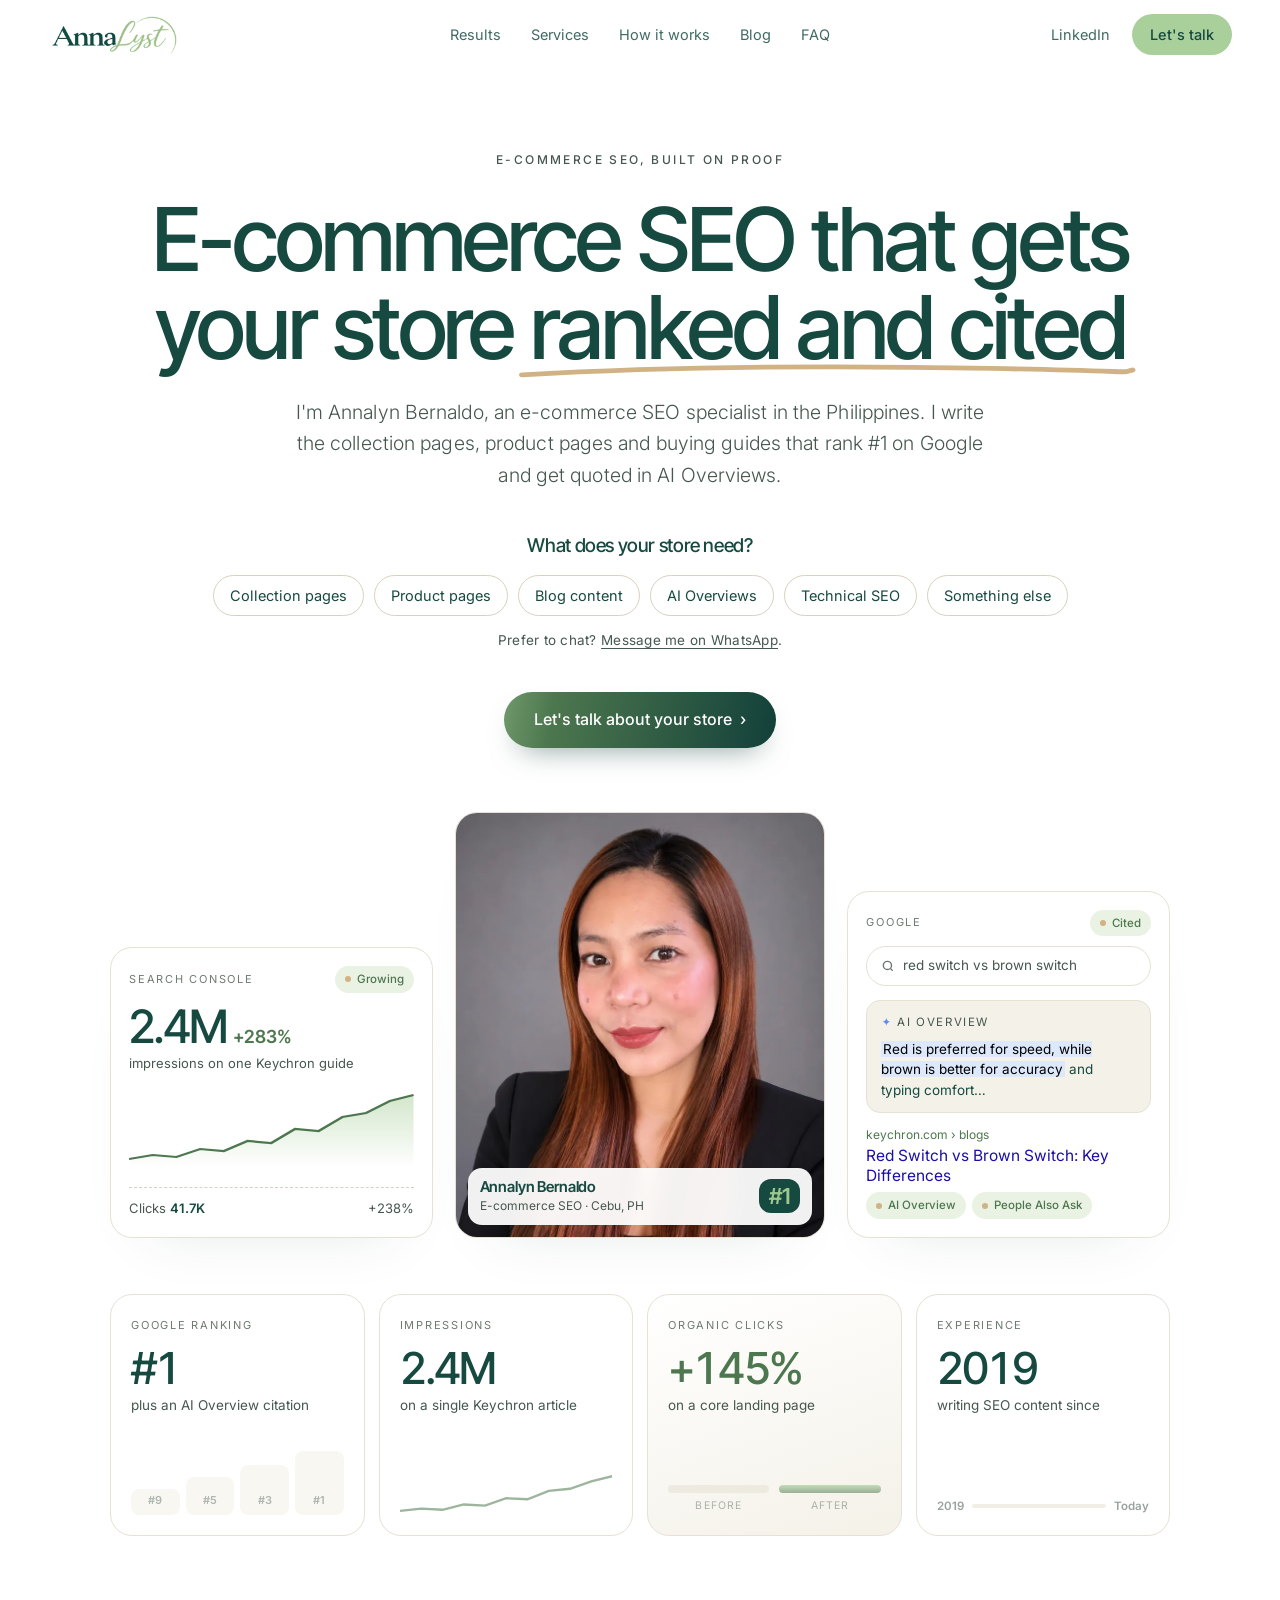
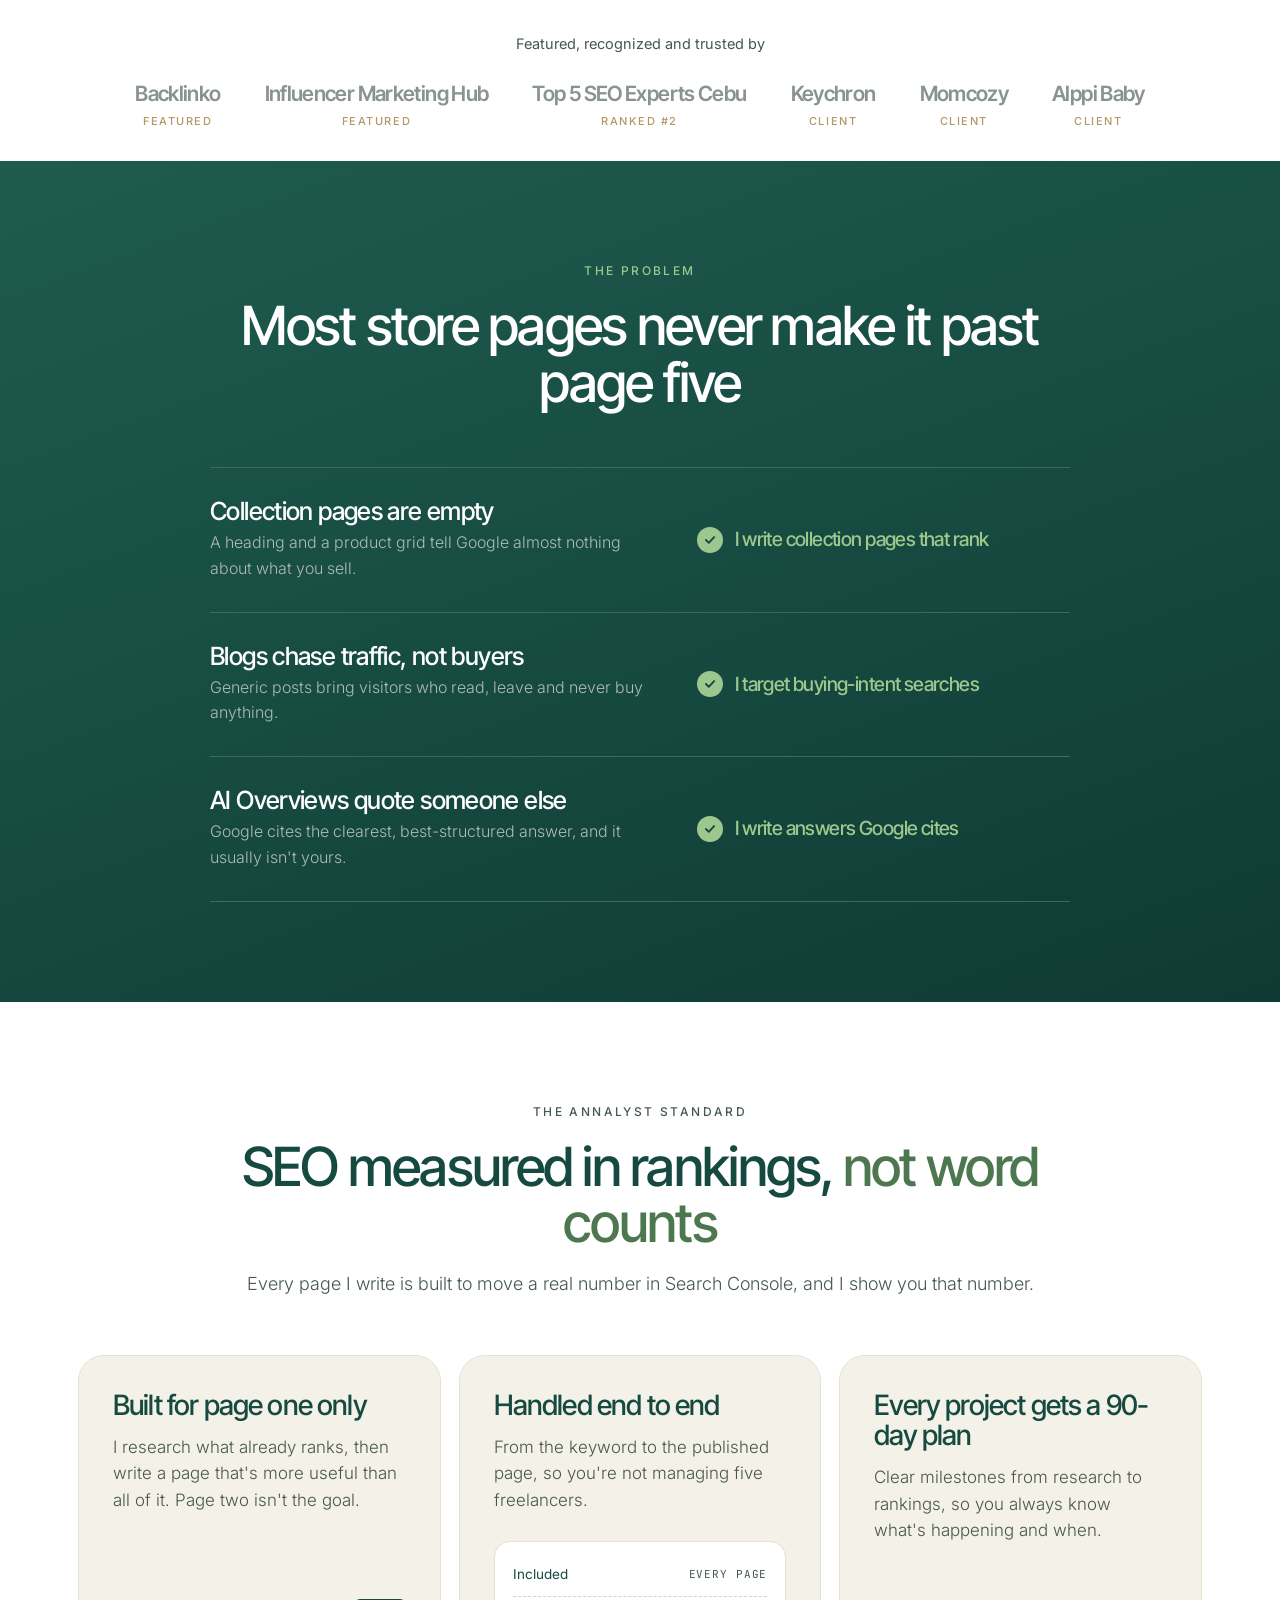
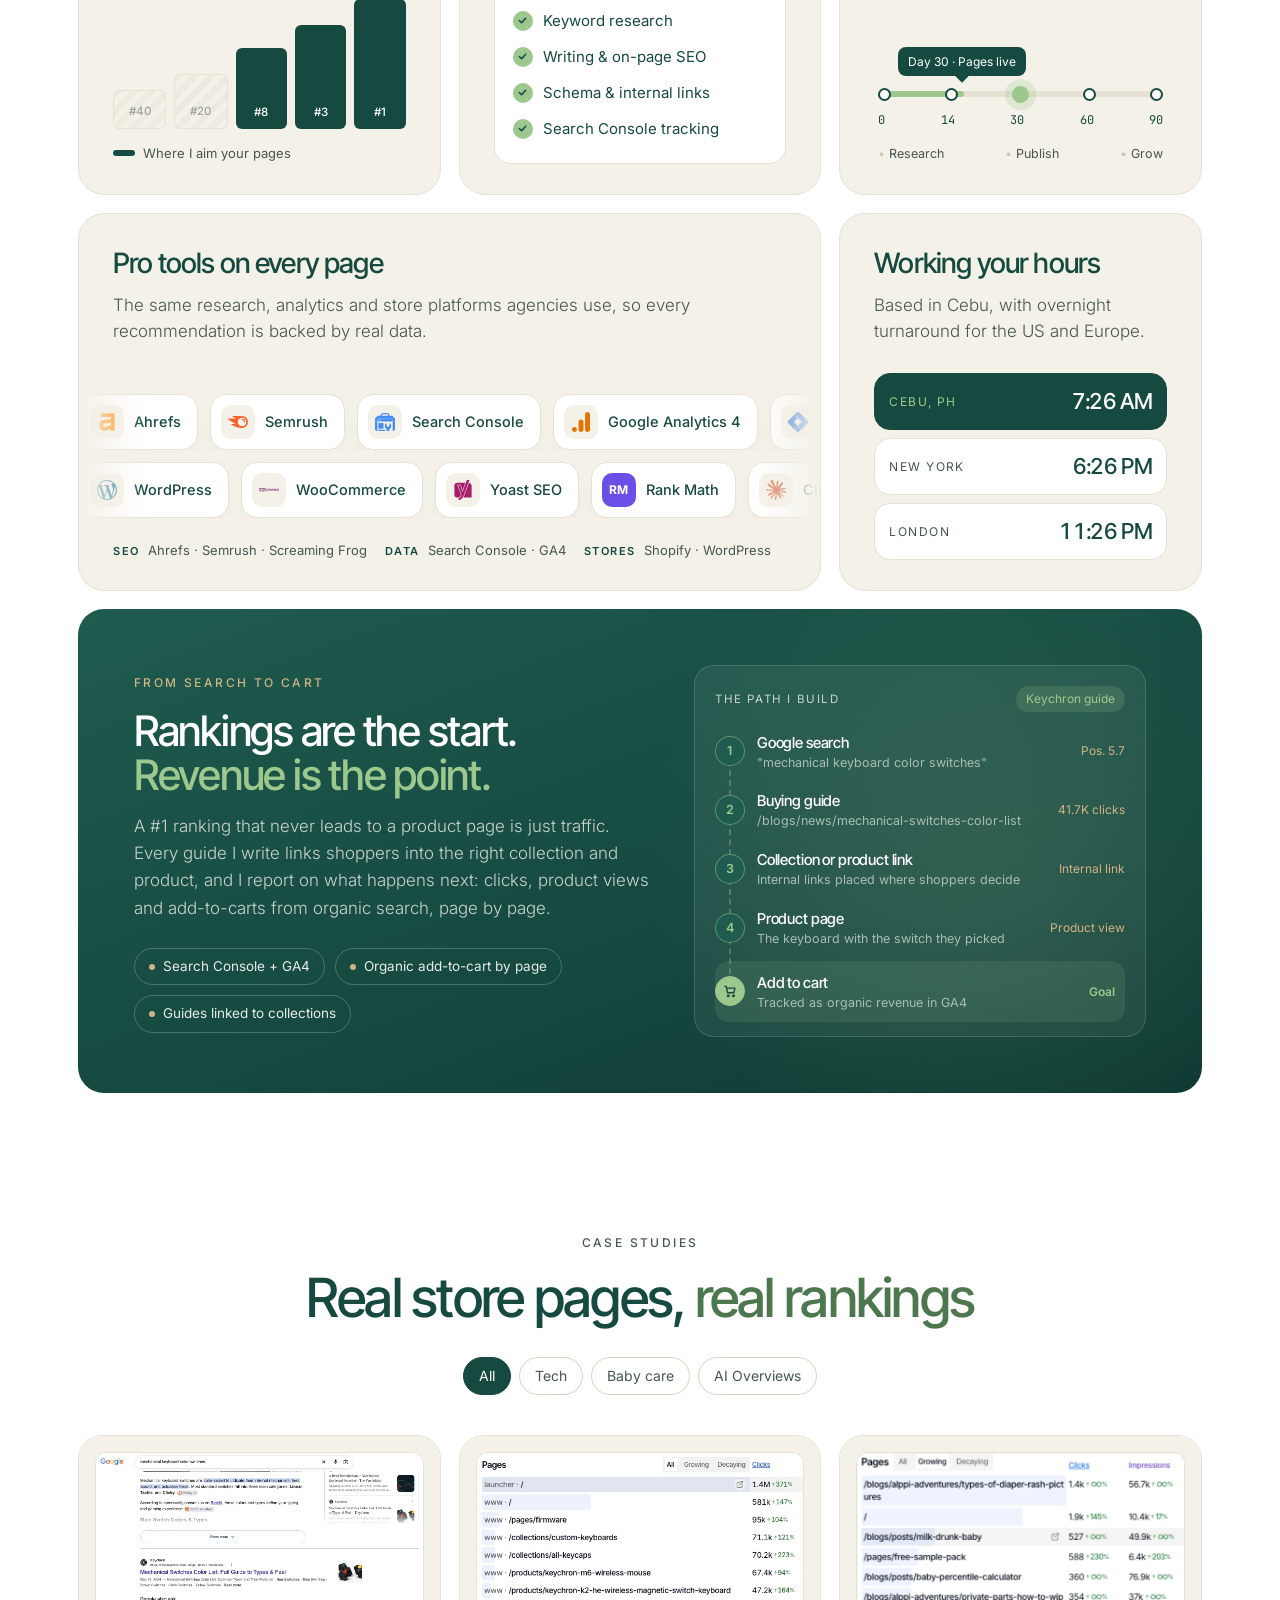
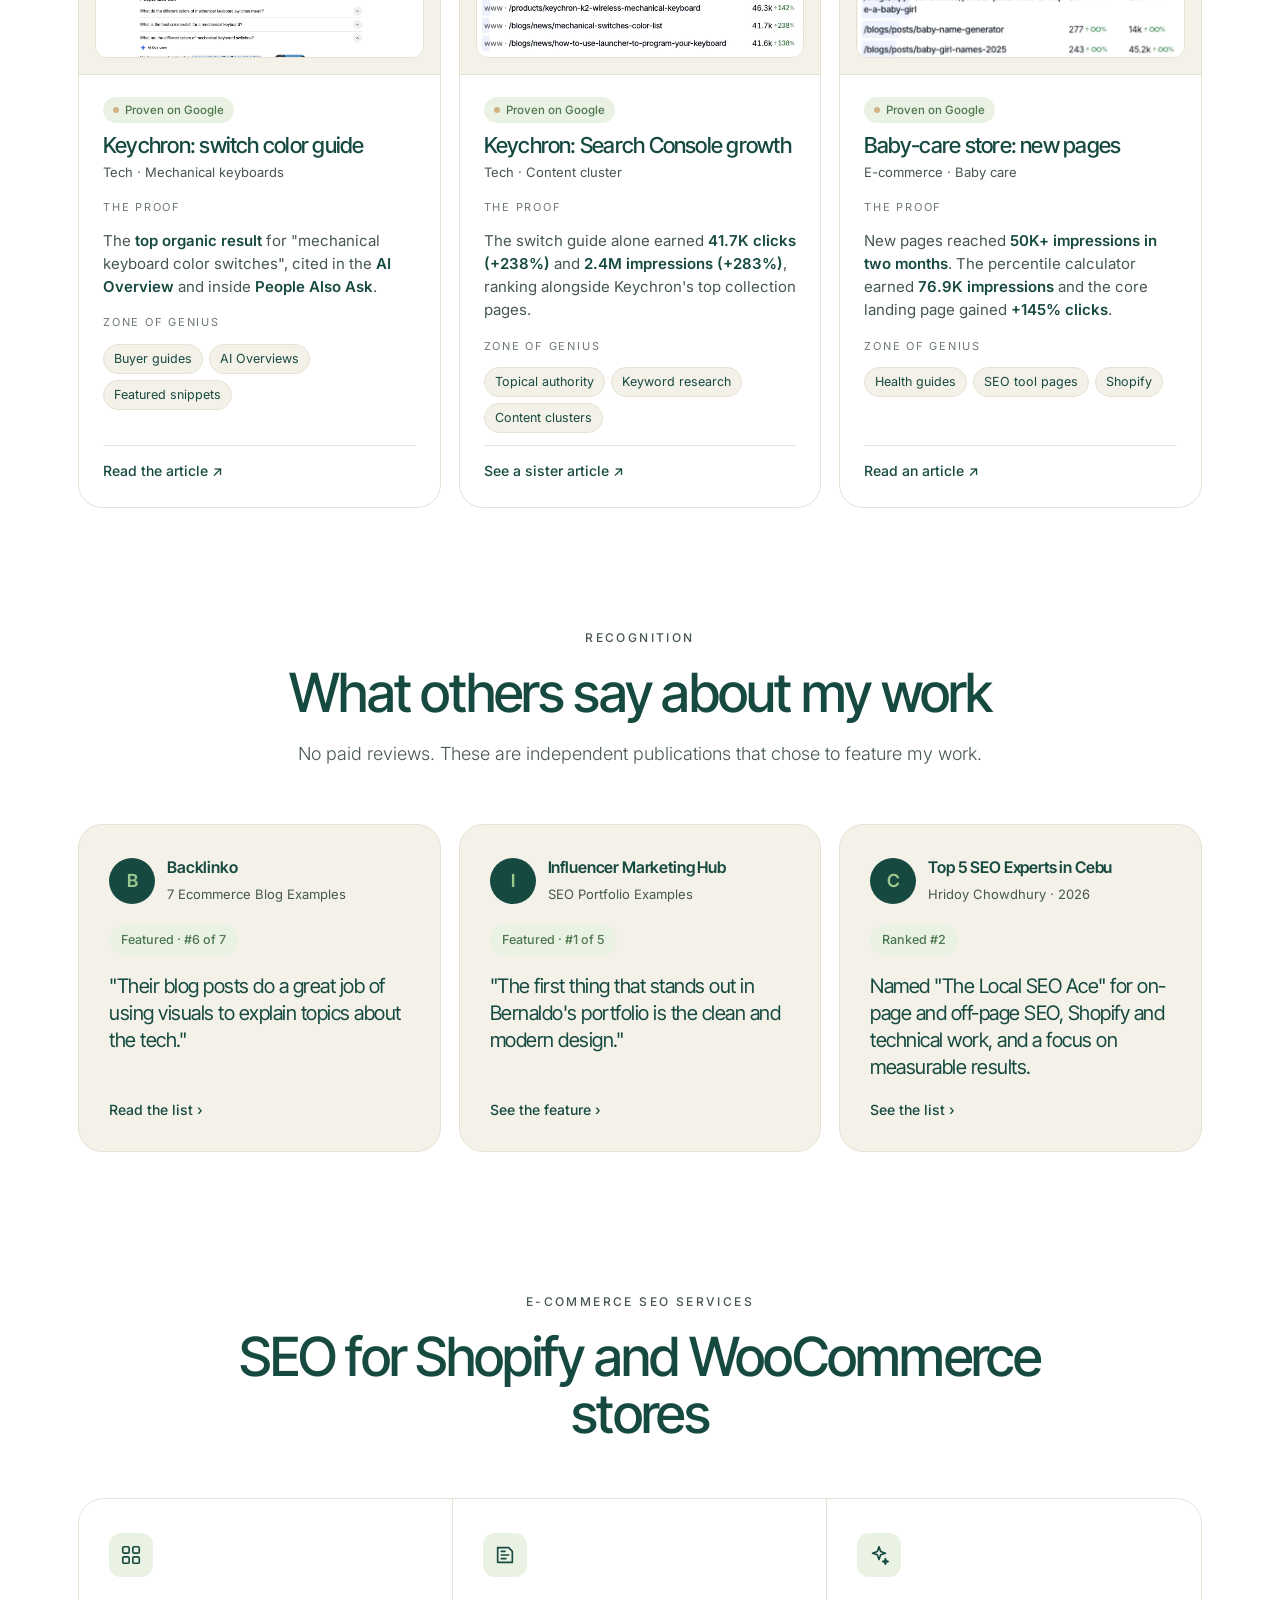
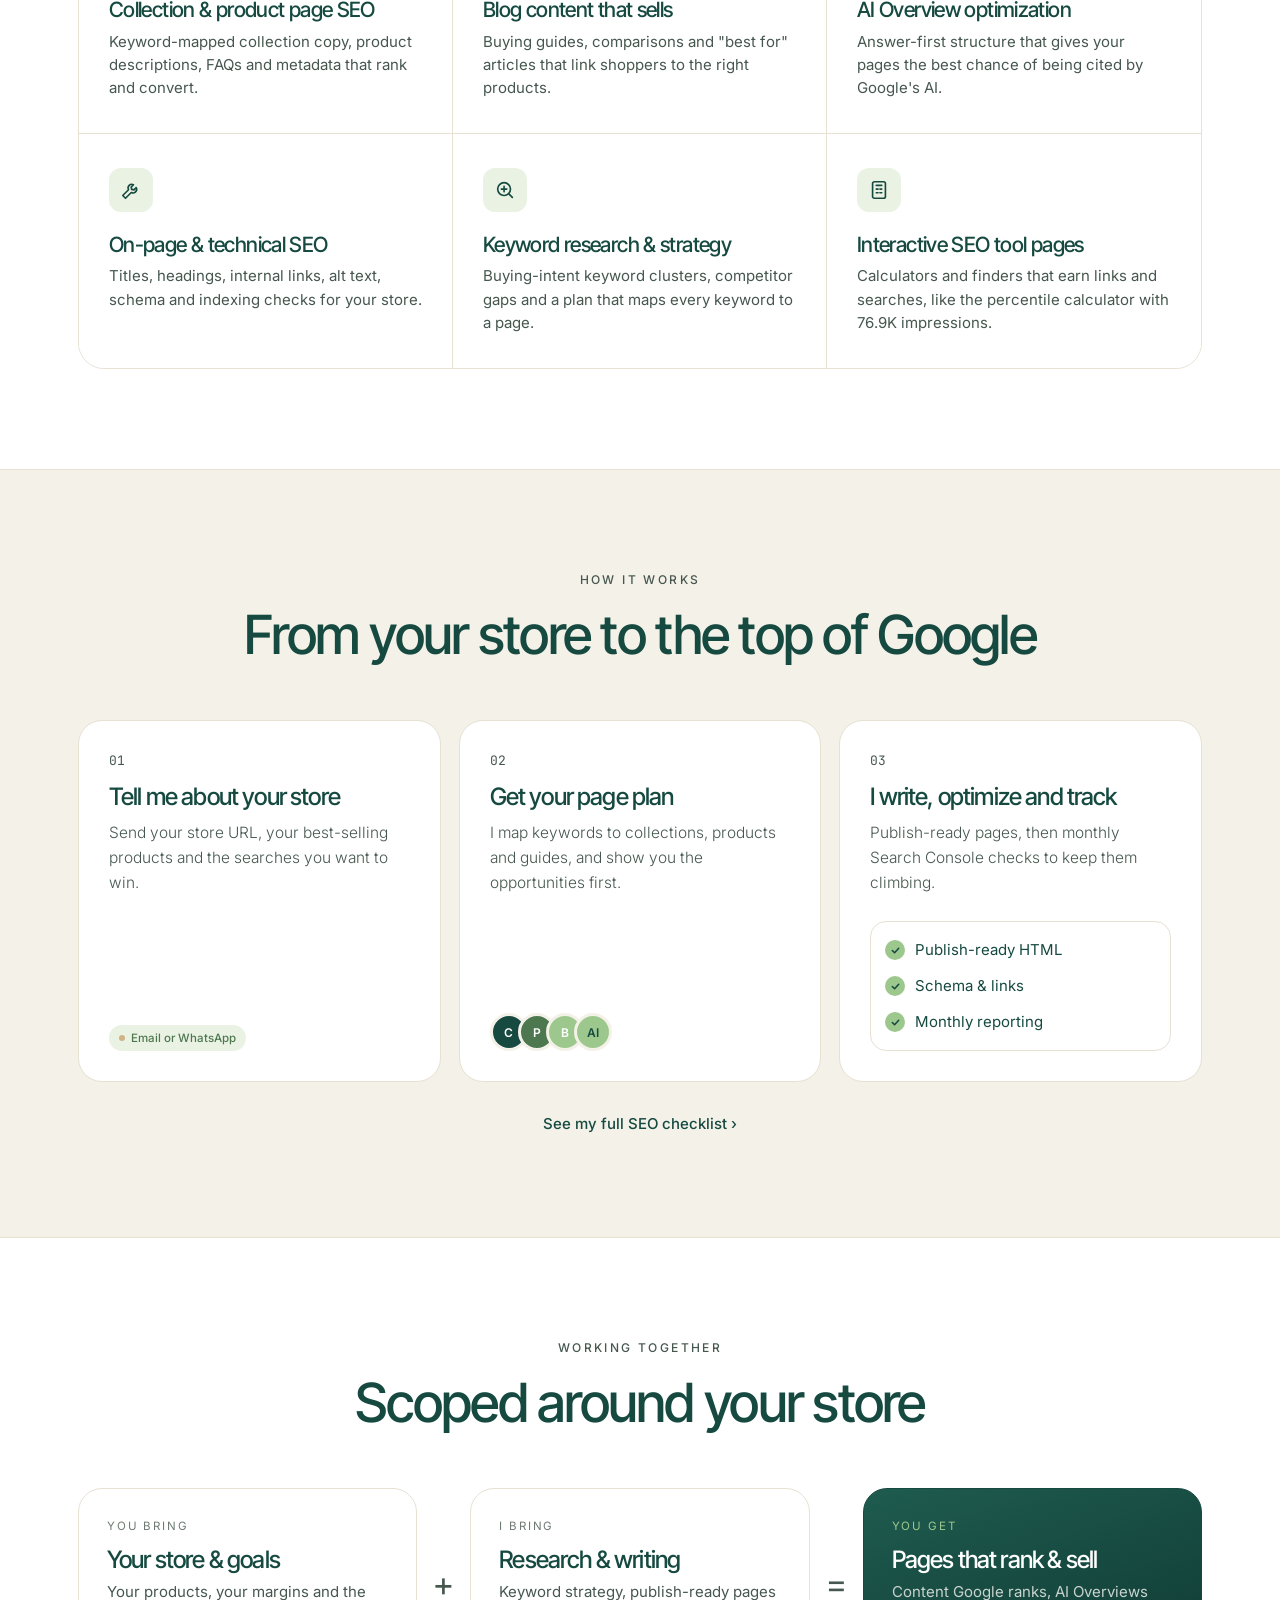
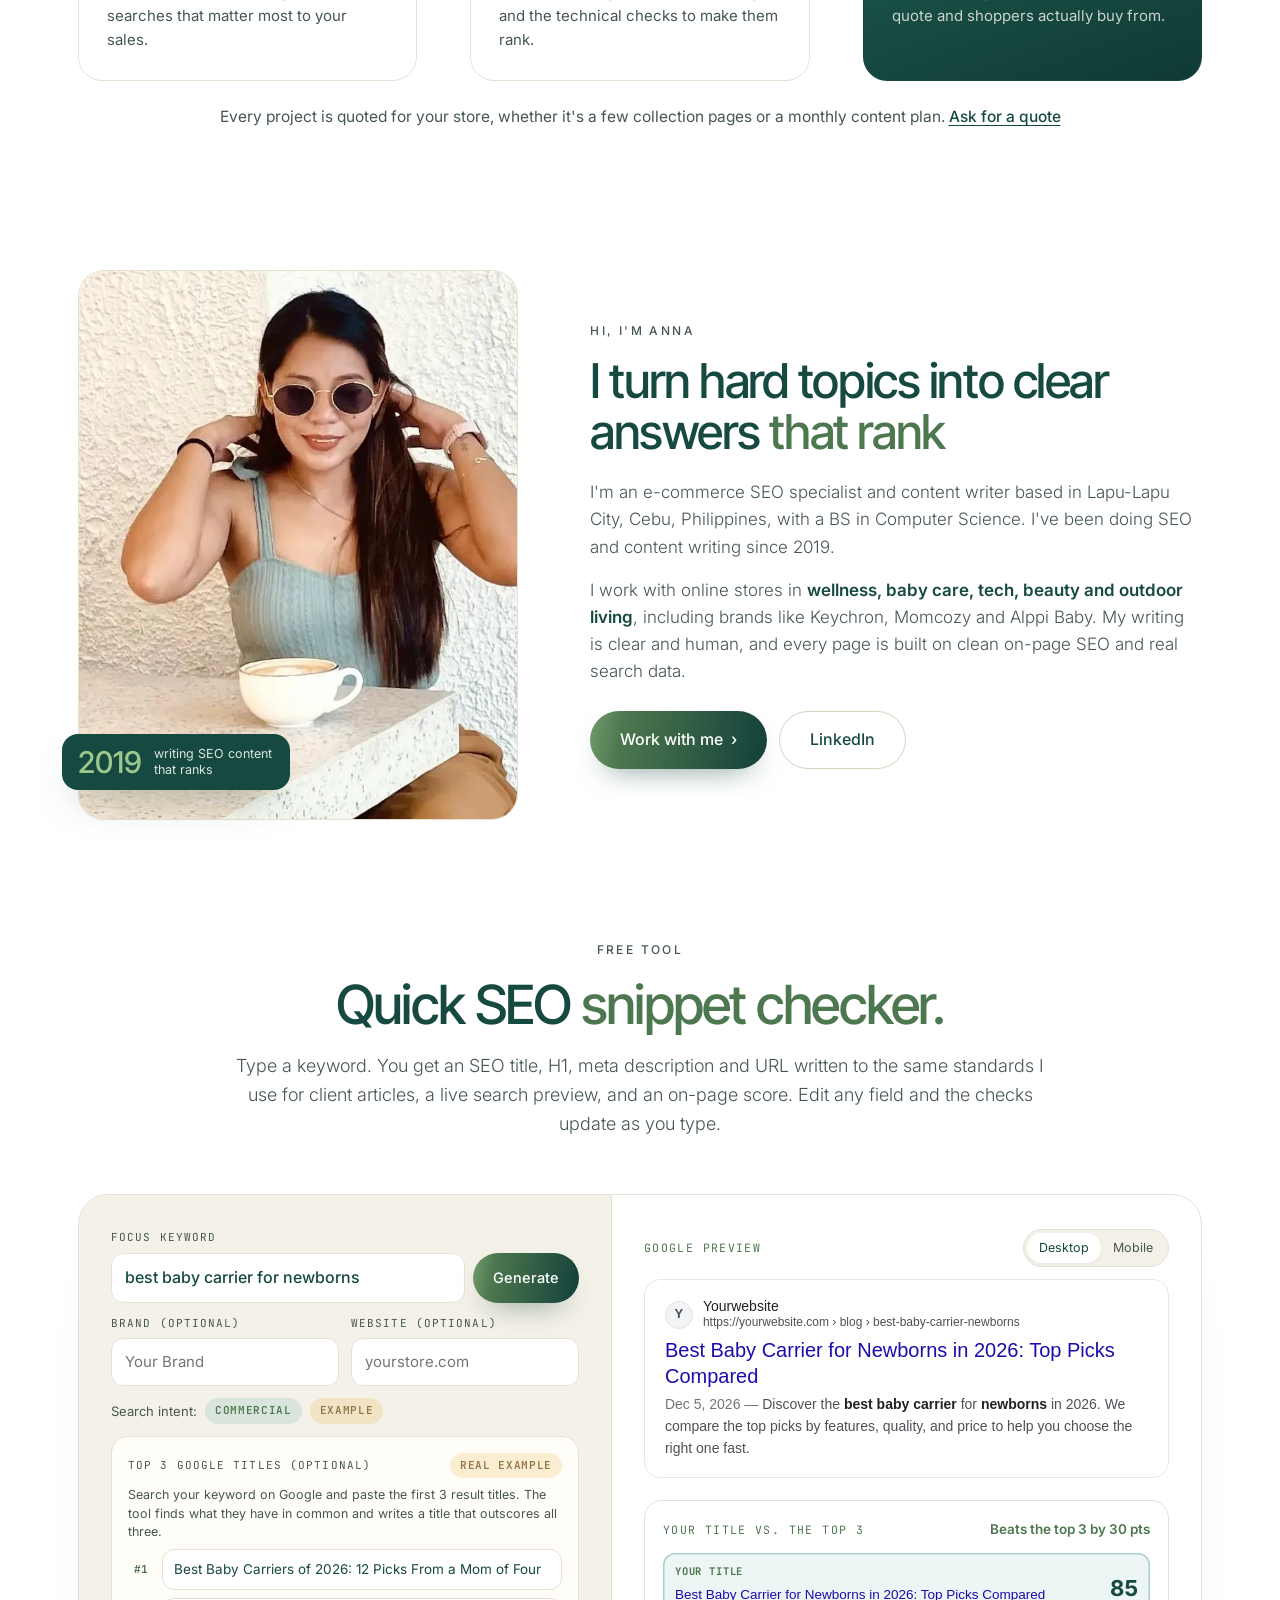
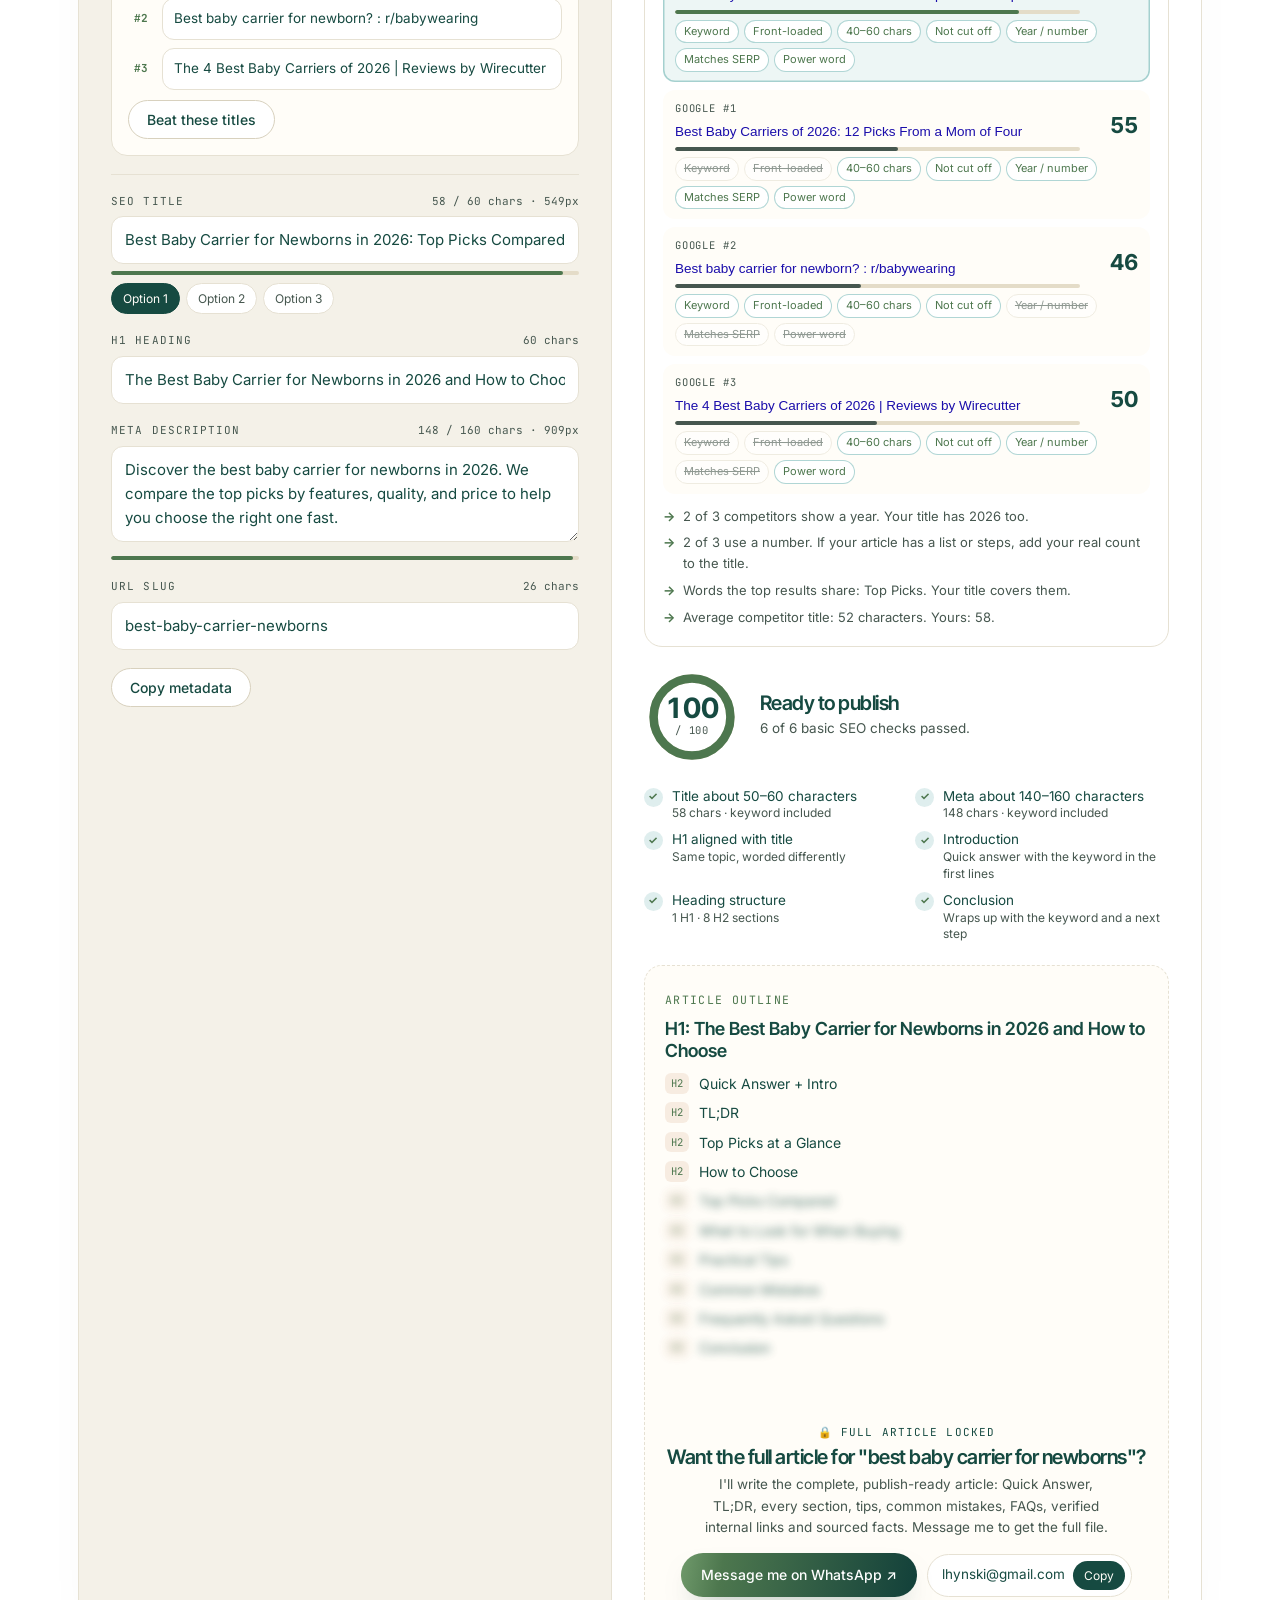
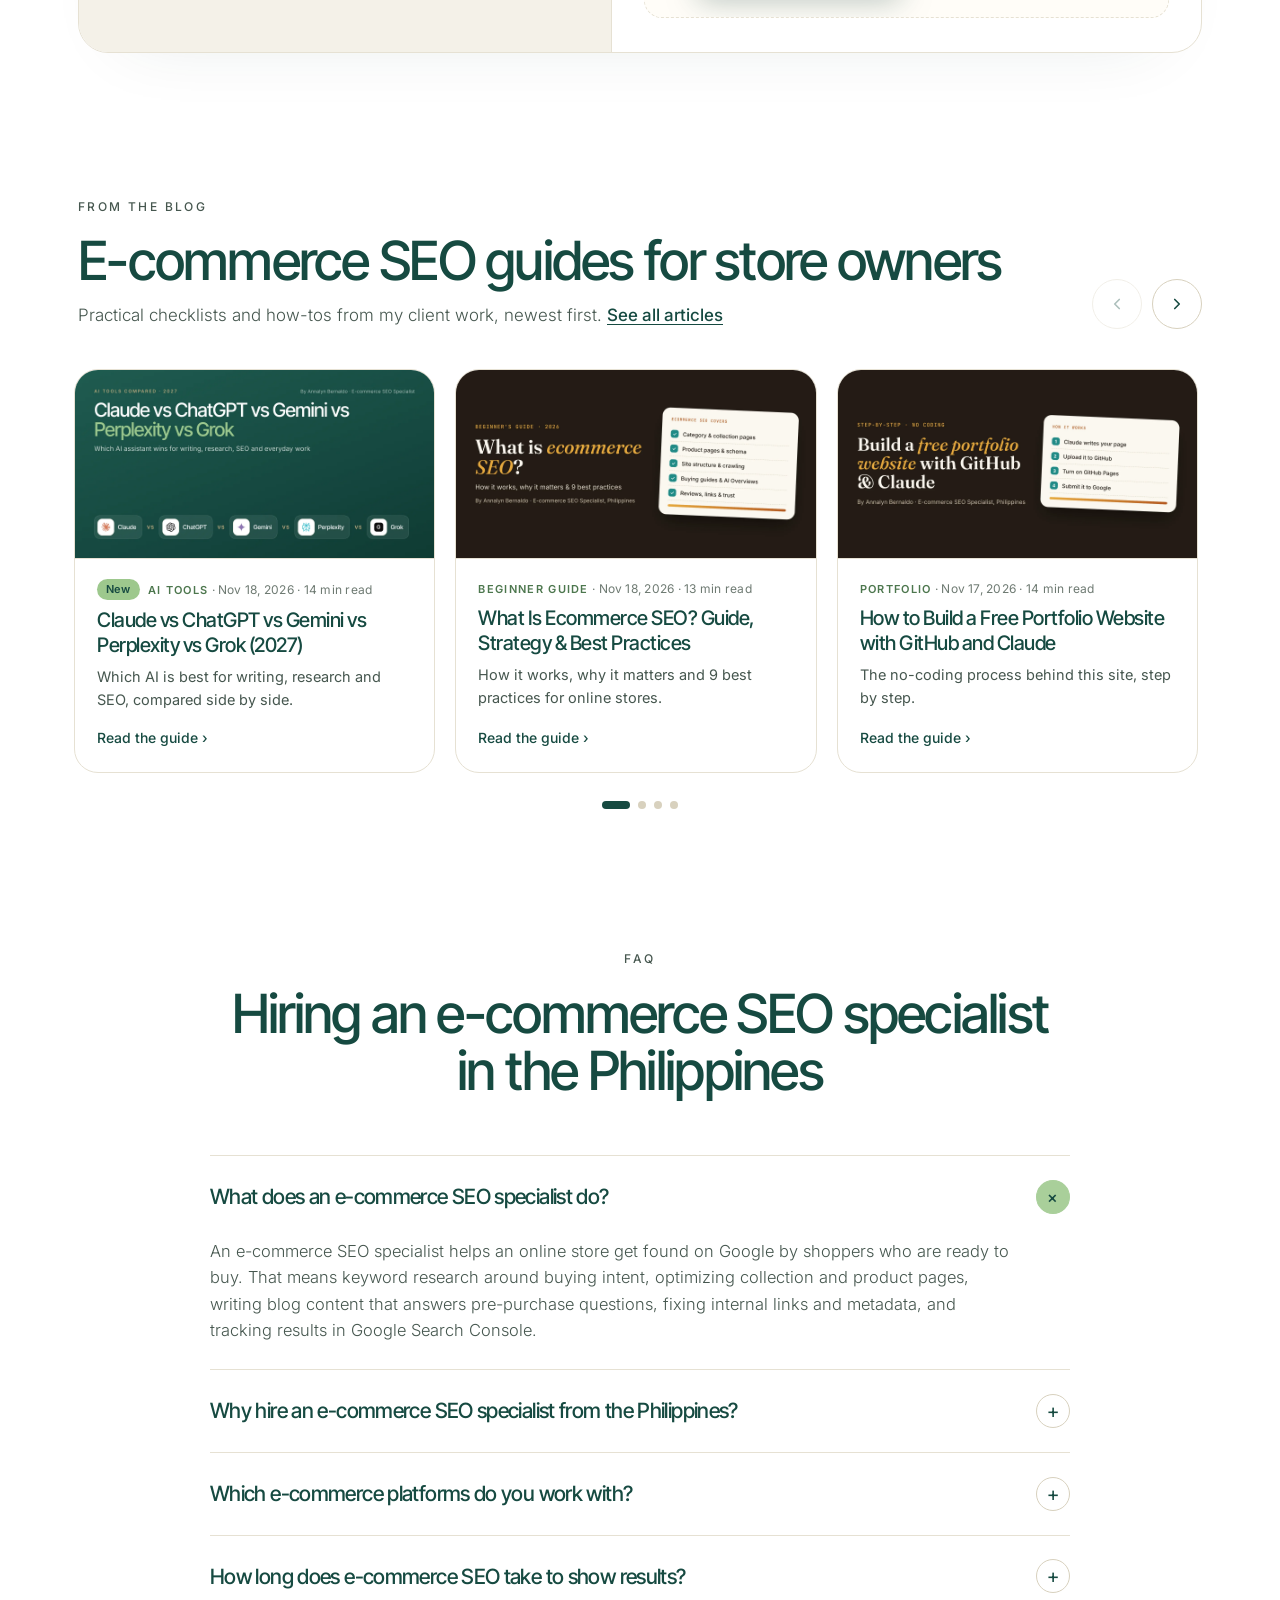
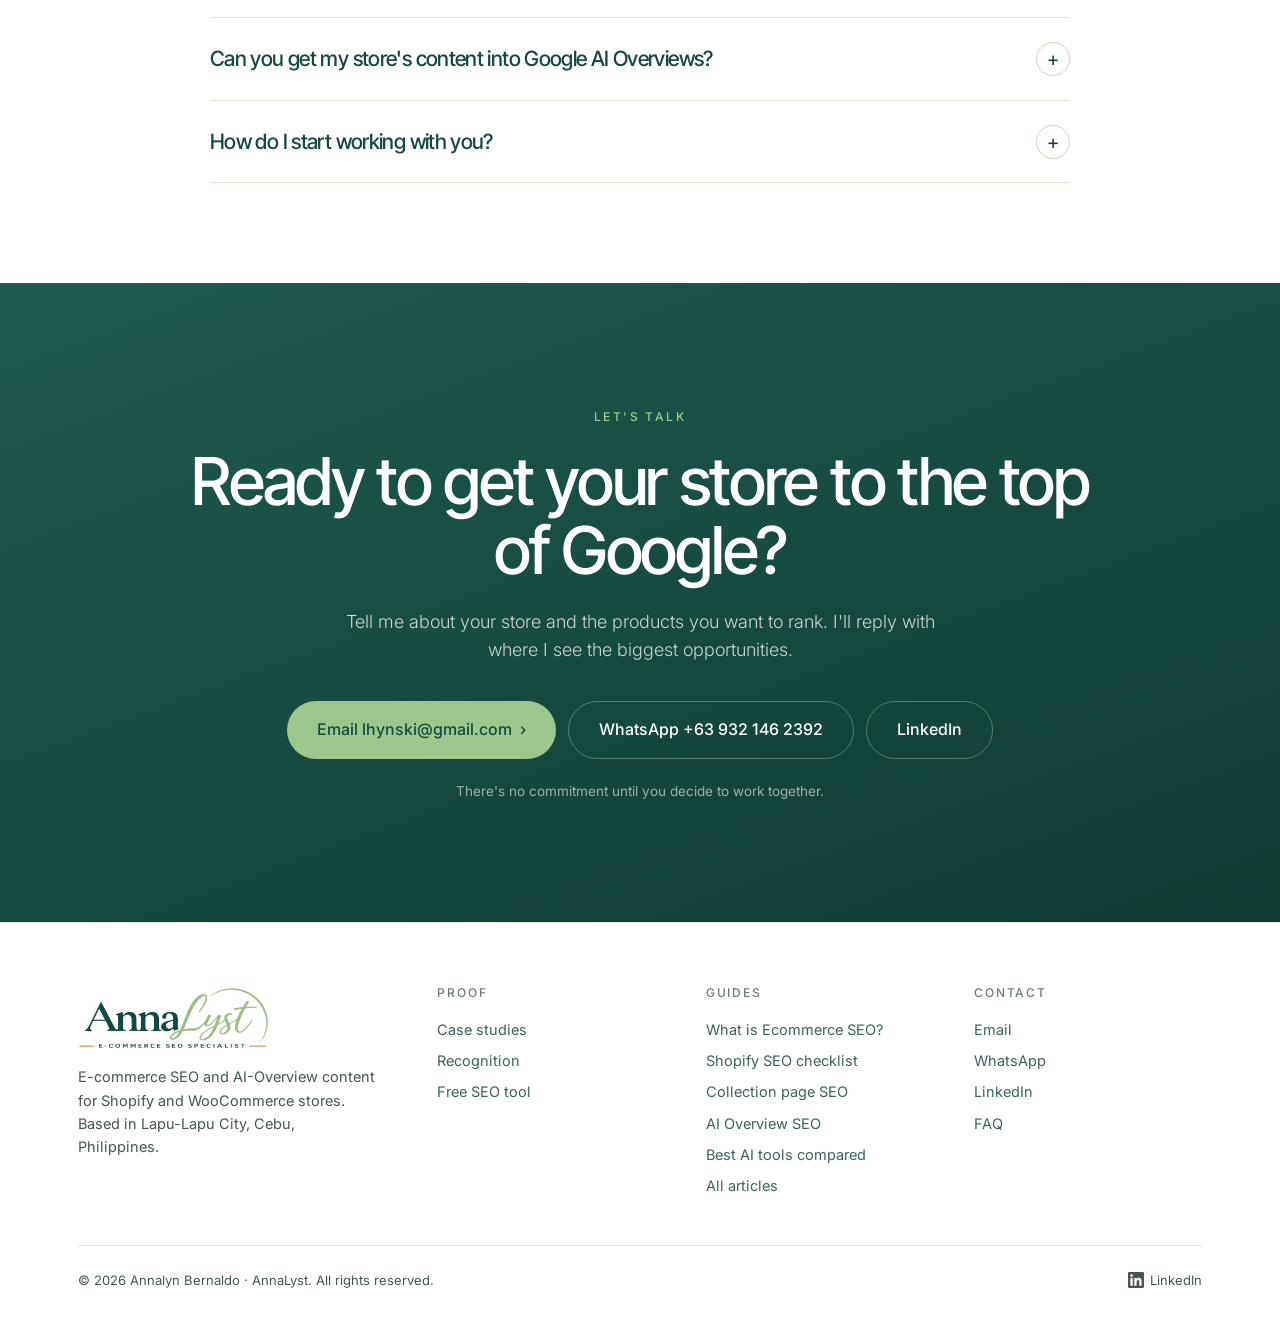
==== commit 35a45419: "Add files via upload" ====
--- a/index.html
+++ b/index.html
@@ -14,14 +14,14 @@
 <meta property="og:url" content="https://annalynne90.github.io/bernaldo.github.io/">
 <meta property="og:title" content="E-commerce SEO Specialist in the Philippines | Annalyn Bernaldo">
 <meta property="og:description" content="Shopify and WooCommerce SEO that ranks #1 on Google and gets cited in AI Overviews. Featured by Backlinko.">
-<meta property="og:image" content="https://annalynne90.github.io/bernaldo.github.io/images/og-ecommerce-seo-specialist-philippines.jpg">
+<meta property="og:image" content="https://annalynne90.github.io/bernaldo.github.io/images/og-annalyst-ecommerce-seo-specialist.jpg">
 <meta property="og:image:width" content="1200">
 <meta property="og:image:height" content="630">
 <meta property="og:image:alt" content="Annalyn Bernaldo, e-commerce SEO specialist in the Philippines">
 <meta name="twitter:card" content="summary_large_image">
 <meta name="twitter:title" content="E-commerce SEO Specialist in the Philippines | Annalyn Bernaldo">
 <meta name="twitter:description" content="Shopify and WooCommerce SEO that ranks #1 on Google and gets cited in AI Overviews.">
-<meta name="twitter:image" content="https://annalynne90.github.io/bernaldo.github.io/images/og-ecommerce-seo-specialist-philippines.jpg">
+<meta name="twitter:image" content="https://annalynne90.github.io/bernaldo.github.io/images/og-annalyst-ecommerce-seo-specialist.jpg">
 <meta name="theme-color" content="#FFFFFF">
 <meta name="geo.region" content="PH-CEB">
 <meta name="geo.placename" content="Lapu-Lapu City, Cebu, Philippines">
@@ -32,7 +32,7 @@
 <link href="https://fonts.googleapis.com/css2?family=Inter+Tight:wght@400;500;600&family=Inter:wght@300;400;500;600&family=JetBrains+Mono:wght@400;500&display=swap" rel="stylesheet">
 <script>document.documentElement.classList.add('js')</script>
 <script type="application/ld+json">
-{"@context": "https://schema.org", "@graph": [{"@type": "Person", "@id": "https://annalynne90.github.io/bernaldo.github.io/#annalyn", "name": "Annalyn Bernaldo", "alternateName": ["Anna Bernaldo", "AnnaLyst"], "url": "https://annalynne90.github.io/bernaldo.github.io/", "image": "https://annalynne90.github.io/bernaldo.github.io/images/annalyn-bernaldo-ecommerce-seo-specialist-philippines.webp", "jobTitle": "E-commerce SEO Specialist", "description": "E-commerce SEO specialist and AI-Overview content strategist based in Lapu-Lapu City, Cebu, Philippines.", "email": "mailto:lhynski@gmail.com", "telephone": "+639321462392", "address": {"@type": "PostalAddress", "addressLocality": "Lapu-Lapu City", "addressRegion": "Cebu", "addressCountry": "PH"}, "knowsAbout": ["E-commerce SEO", "Shopify SEO", "WooCommerce SEO", "SEO content writing", "Google AI Overviews", "Keyword research", "On-page SEO"], "subjectOf": [{"@type": "Article", "name": "7 Ecommerce Blog Examples + What You Can Learn From Them", "url": "https://backlinko.com/ecommerce-blog-examples", "publisher": {"@type": "Organization", "name": "Backlinko"}}, {"@type": "Article", "name": "SEO Portfolio Examples", "url": "https://influencermarketinghub.com/seo-portfolio-examples/", "publisher": {"@type": "Organization", "name": "Influencer Marketing Hub"}}, {"@type": "Article", "name": "Top 5 SEO Experts in Cebu", "url": "https://hridoychowdhury.com/top-5-seo-experts-in-cebu/"}], "sameAs": ["https://www.linkedin.com/in/annalynbernaldo/"]}, {"@type": "ProfessionalService", "@id": "https://annalynne90.github.io/bernaldo.github.io/#service", "name": "Annalyn Bernaldo · E-commerce SEO Specialist", "url": "https://annalynne90.github.io/bernaldo.github.io/", "image": "https://annalynne90.github.io/bernaldo.github.io/images/og-ecommerce-seo-specialist-philippines.jpg", "founder": {"@id": "https://annalynne90.github.io/bernaldo.github.io/#annalyn"}, "email": "lhynski@gmail.com", "telephone": "+639321462392", "address": {"@type": "PostalAddress", "addressLocality": "Lapu-Lapu City", "addressRegion": "Cebu", "addressCountry": "PH"}, "areaServed": [{"@type": "Country", "name": "Philippines"}, {"@type": "Place", "name": "Worldwide"}], "serviceType": ["E-commerce SEO", "Shopify SEO", "WooCommerce SEO", "SEO content writing", "AI Overview optimization"], "sameAs": ["https://www.linkedin.com/in/annalynbernaldo/"], "logo": "https://annalynne90.github.io/bernaldo.github.io/images/brand/annalyst-logo-ecommerce-seo-specialist.webp"}, {"@type": "WebSite", "@id": "https://annalynne90.github.io/bernaldo.github.io/#website", "url": "https://annalynne90.github.io/bernaldo.github.io/", "name": "Annalyn Bernaldo · E-commerce SEO Specialist", "inLanguage": "en"}, {"@type": "ProfilePage", "@id": "https://annalynne90.github.io/bernaldo.github.io/#webpage", "url": "https://annalynne90.github.io/bernaldo.github.io/", "name": "E-commerce SEO Specialist Philippines | Annalyn Bernaldo", "description": "Annalyn Bernaldo is an e-commerce SEO specialist in the Philippines. Shopify and WooCommerce SEO that earns #1 Google rankings and AI Overview citations.", "isPartOf": {"@id": "https://annalynne90.github.io/bernaldo.github.io/#website"}, "mainEntity": {"@id": "https://annalynne90.github.io/bernaldo.github.io/#annalyn"}, "inLanguage": "en"}, {"@type": "FAQPage", "@id": "https://annalynne90.github.io/bernaldo.github.io/#faq", "mainEntity": [{"@type": "Question", "name": "What does an e-commerce SEO specialist do?", "acceptedAnswer": {"@type": "Answer", "text": "An e-commerce SEO specialist helps an online store get found on Google by shoppers who are ready to buy. That means keyword research around buying intent, optimizing collection and product pages, writing blog content that answers pre-purchase questions, fixing internal links and metadata, and tracking results in Google Search Console."}}, {"@type": "Question", "name": "Why hire an e-commerce SEO specialist from the Philippines?", "acceptedAnswer": {"@type": "Answer", "text": "You get experienced, English-first SEO work at a lower cost than most US, UK or Australian agencies. Working from Cebu, I overlap with Asia-Pacific business hours and can deliver overnight for US and European teams. My work has ranked #1 on Google for international brands like Keychron and has been featured by Backlinko."}}, {"@type": "Question", "name": "Which e-commerce platforms do you work with?", "acceptedAnswer": {"@type": "Answer", "text": "I mainly work with Shopify and WooCommerce (WordPress) stores. I handle collection pages, product pages, blog articles, metadata and internal linking, and I use tools like Ahrefs, Semrush, Screaming Frog, RankMath and Google Search Console."}}, {"@type": "Question", "name": "How long does e-commerce SEO take to show results?", "acceptedAnswer": {"@type": "Answer", "text": "Most stores see early movement in impressions within 4 to 8 weeks and stronger ranking and traffic gains within 3 to 6 months, depending on competition and site authority. For one baby-care store, new pages I wrote reached more than 50,000 impressions in two months."}}, {"@type": "Question", "name": "Can you get my store's content into Google AI Overviews?", "acceptedAnswer": {"@type": "Answer", "text": "No one can guarantee an AI Overview placement, but content built around clear, direct answers to buyer questions has the best chance. My articles for Keychron were cited in Google's AI Overview and People Also Ask for searches like \"red switch vs brown switch\"."}}, {"@type": "Question", "name": "How do I start working with you?", "acceptedAnswer": {"@type": "Answer", "text": "Send me your store URL and the products or keywords you want to rank for by email at lhynski@gmail.com or on WhatsApp at +63 932 146 2392. I'll reply with where I see the biggest opportunities and how I would approach them."}}]}]}
+{"@context": "https://schema.org", "@graph": [{"@type": "Person", "@id": "https://annalynne90.github.io/bernaldo.github.io/#annalyn", "name": "Annalyn Bernaldo", "alternateName": ["Anna Bernaldo", "AnnaLyst"], "url": "https://annalynne90.github.io/bernaldo.github.io/", "image": "https://annalynne90.github.io/bernaldo.github.io/images/annalyn-bernaldo-ecommerce-seo-specialist-philippines.webp", "jobTitle": "E-commerce SEO Specialist", "description": "E-commerce SEO specialist and AI-Overview content strategist based in Lapu-Lapu City, Cebu, Philippines.", "email": "mailto:lhynski@gmail.com", "telephone": "+639321462392", "address": {"@type": "PostalAddress", "addressLocality": "Lapu-Lapu City", "addressRegion": "Cebu", "addressCountry": "PH"}, "knowsAbout": ["E-commerce SEO", "Shopify SEO", "WooCommerce SEO", "SEO content writing", "Google AI Overviews", "Keyword research", "On-page SEO"], "subjectOf": [{"@type": "Article", "name": "7 Ecommerce Blog Examples + What You Can Learn From Them", "url": "https://backlinko.com/ecommerce-blog-examples", "publisher": {"@type": "Organization", "name": "Backlinko"}}, {"@type": "Article", "name": "SEO Portfolio Examples", "url": "https://influencermarketinghub.com/seo-portfolio-examples/", "publisher": {"@type": "Organization", "name": "Influencer Marketing Hub"}}, {"@type": "Article", "name": "Top 5 SEO Experts in Cebu", "url": "https://hridoychowdhury.com/top-5-seo-experts-in-cebu/"}], "sameAs": ["https://www.linkedin.com/in/annalynbernaldo/"]}, {"@type": "ProfessionalService", "@id": "https://annalynne90.github.io/bernaldo.github.io/#service", "name": "Annalyn Bernaldo · E-commerce SEO Specialist", "url": "https://annalynne90.github.io/bernaldo.github.io/", "image": "https://annalynne90.github.io/bernaldo.github.io/images/og-annalyst-ecommerce-seo-specialist.jpg", "founder": {"@id": "https://annalynne90.github.io/bernaldo.github.io/#annalyn"}, "email": "lhynski@gmail.com", "telephone": "+639321462392", "address": {"@type": "PostalAddress", "addressLocality": "Lapu-Lapu City", "addressRegion": "Cebu", "addressCountry": "PH"}, "areaServed": [{"@type": "Country", "name": "Philippines"}, {"@type": "Place", "name": "Worldwide"}], "serviceType": ["E-commerce SEO", "Shopify SEO", "WooCommerce SEO", "SEO content writing", "AI Overview optimization"], "sameAs": ["https://www.linkedin.com/in/annalynbernaldo/"], "logo": "https://annalynne90.github.io/bernaldo.github.io/images/brand/annalyst-logo-ecommerce-seo-specialist.webp"}, {"@type": "WebSite", "@id": "https://annalynne90.github.io/bernaldo.github.io/#website", "url": "https://annalynne90.github.io/bernaldo.github.io/", "name": "Annalyn Bernaldo · E-commerce SEO Specialist", "inLanguage": "en"}, {"@type": "ProfilePage", "@id": "https://annalynne90.github.io/bernaldo.github.io/#webpage", "url": "https://annalynne90.github.io/bernaldo.github.io/", "name": "E-commerce SEO Specialist Philippines | Annalyn Bernaldo", "description": "Annalyn Bernaldo is an e-commerce SEO specialist in the Philippines. Shopify and WooCommerce SEO that earns #1 Google rankings and AI Overview citations.", "isPartOf": {"@id": "https://annalynne90.github.io/bernaldo.github.io/#website"}, "mainEntity": {"@id": "https://annalynne90.github.io/bernaldo.github.io/#annalyn"}, "inLanguage": "en"}, {"@type": "FAQPage", "@id": "https://annalynne90.github.io/bernaldo.github.io/#faq", "mainEntity": [{"@type": "Question", "name": "What does an e-commerce SEO specialist do?", "acceptedAnswer": {"@type": "Answer", "text": "An e-commerce SEO specialist helps an online store get found on Google by shoppers who are ready to buy. That means keyword research around buying intent, optimizing collection and product pages, writing blog content that answers pre-purchase questions, fixing internal links and metadata, and tracking results in Google Search Console."}}, {"@type": "Question", "name": "Why hire an e-commerce SEO specialist from the Philippines?", "acceptedAnswer": {"@type": "Answer", "text": "You get experienced, English-first SEO work at a lower cost than most US, UK or Australian agencies. Working from Cebu, I overlap with Asia-Pacific business hours and can deliver overnight for US and European teams. My work has ranked #1 on Google for international brands like Keychron and has been featured by Backlinko."}}, {"@type": "Question", "name": "Which e-commerce platforms do you work with?", "acceptedAnswer": {"@type": "Answer", "text": "I mainly work with Shopify and WooCommerce (WordPress) stores. I handle collection pages, product pages, blog articles, metadata and internal linking, and I use tools like Ahrefs, Semrush, Screaming Frog, RankMath and Google Search Console."}}, {"@type": "Question", "name": "How long does e-commerce SEO take to show results?", "acceptedAnswer": {"@type": "Answer", "text": "Most stores see early movement in impressions within 4 to 8 weeks and stronger ranking and traffic gains within 3 to 6 months, depending on competition and site authority. For one baby-care store, new pages I wrote reached more than 50,000 impressions in two months."}}, {"@type": "Question", "name": "Can you get my store's content into Google AI Overviews?", "acceptedAnswer": {"@type": "Answer", "text": "No one can guarantee an AI Overview placement, but content built around clear, direct answers to buyer questions has the best chance. My articles for Keychron were cited in Google's AI Overview and People Also Ask for searches like \"red switch vs brown switch\"."}}, {"@type": "Question", "name": "How do I start working with you?", "acceptedAnswer": {"@type": "Answer", "text": "Send me your store URL and the products or keywords you want to rank for by email at lhynski@gmail.com or on WhatsApp at +63 932 146 2392. I'll reply with where I see the biggest opportunities and how I would approach them."}}]}]}
 </script>
 <style>
 :root{
@@ -409,6 +409,100 @@
 /* proof badge on one line */
 .proof .top{flex-direction:column-reverse;align-items:flex-start;gap:10px}
 .proof .tag,.tag{white-space:nowrap}
+
+
+/* ===== hero proof polish ===== */
+.proof-stack .pcard{animation:floatY 7s ease-in-out infinite}
+.proof-stack .pc-photo{animation-delay:-2.3s}.proof-stack .serp-mini{animation-delay:-4.6s}
+@keyframes floatY{0%,100%{translate:0 0}50%{translate:0 -8px}}
+.proof-stack:hover .pcard{animation-play-state:paused}
+.pcard{transition:transform .5s var(--ease),box-shadow .5s,border-color .4s}
+.pcard:hover{transform:translateY(-8px) rotate(-.4deg);box-shadow:0 40px 70px -40px rgba(15,58,51,.45);border-color:#9DC88D}
+.pc-photo img{transition:transform 1.2s var(--ease)}.pc-photo:hover img{transform:scale(1.04)}
+.rank{transition:transform .5s cubic-bezier(.34,1.56,.64,1)}.pc-photo:hover .rank{transform:rotate(-8deg) scale(1.15)}
+.spwrap{position:relative;cursor:crosshair}
+.spline{stroke-dasharray:1;stroke-dashoffset:1}
+.in .spline,.gsc.in .spline{animation:draw2 1.6s .2s var(--ease) forwards}
+@keyframes draw2{to{stroke-dashoffset:0}}
+.sptip{position:absolute;top:-6px;left:0;transform:translate(-50%,-100%);background:#164A41;color:#fff;font-size:11.5px;font-weight:500;padding:5px 9px;border-radius:8px;white-space:nowrap;opacity:0;transition:opacity .2s;pointer-events:none;z-index:2}
+.spdot{position:absolute;width:11px;height:11px;border-radius:50%;background:#fff;border:2.5px solid #4D774E;transform:translate(-50%,-50%);opacity:0;transition:opacity .2s;pointer-events:none;box-shadow:0 0 0 5px rgba(157,200,141,.3)}
+.spwrap:hover .sptip,.spwrap:hover .spdot{opacity:1}
+.aio mark{background:linear-gradient(#DDE9FB,#DDE9FB) no-repeat 0 0/0 100%;transition:background-size 1.2s .6s var(--ease)}
+.serp-mini.in .aio mark{background-size:100% 100%}
+/* stats */
+.stats2{max-width:1060px;margin:56px auto 0;display:grid;grid-template-columns:repeat(4,1fr);gap:14px}
+.st2{position:relative;background:#fff;border:1px solid var(--line);border-radius:22px;padding:22px 20px 20px;text-align:left;overflow:hidden;cursor:default;outline:none;transition:transform .45s var(--ease),border-color .35s,background .35s,box-shadow .45s;min-height:230px;display:flex;flex-direction:column}
+.st2::before{content:"";position:absolute;inset:0;background:radial-gradient(240px circle at var(--mx,50%) var(--my,0%),rgba(157,200,141,.22),transparent 60%);opacity:0;transition:opacity .35s;pointer-events:none}
+.st2:hover,.st2:focus-visible{transform:translateY(-6px);border-color:#9DC88D;box-shadow:0 30px 50px -36px rgba(15,58,51,.5)}
+.st2:hover::before,.st2:focus-visible::before{opacity:1}
+.lbl2{font-size:11px;letter-spacing:.16em;text-transform:uppercase;color:var(--muted);position:relative}
+.n2{font-family:'Inter Tight','Inter',sans-serif;font-size:44px;font-weight:500;letter-spacing:-.04em;line-height:1;margin:12px 0 6px;color:var(--ink);position:relative;font-variant-numeric:tabular-nums}
+.l2{font-size:13.5px;color:var(--ink-2);line-height:1.4;position:relative}
+.viz2{margin-top:auto;padding-top:14px;position:relative;opacity:.55;transition:opacity .4s}
+.st2:hover .viz2,.st2:focus-visible .viz2{opacity:1}
+.rankviz{display:flex;gap:6px;align-items:flex-end;height:72px}
+.rankviz span:nth-child(1){height:26px}.rankviz span:nth-child(2){height:38px}.rankviz span:nth-child(3){height:50px}.rankviz span:nth-child(4){height:64px}
+.rankviz span{flex:1;font-size:11px;font-weight:600;text-align:center;border-radius:8px;background:var(--card);color:var(--muted);padding:6px 0;display:flex;align-items:flex-end;justify-content:center;transition:transform .5s var(--ease),background .4s,color .4s}
+.st2:hover .rankviz span{transform:translateY(-4px)}
+.rankviz span:nth-child(2){transition-delay:.06s}.rankviz span:nth-child(3){transition-delay:.12s}.rankviz span:nth-child(4){transition-delay:.18s}
+.st2:hover .rankviz span.on{background:#164A41;color:#9DC88D;transform:translateY(-10px)}
+.spk2{width:100%;height:56px;margin-top:auto}
+.spk2 path{fill:none;stroke:#4D774E;stroke-width:2.2;stroke-dasharray:1;stroke-dashoffset:0}
+.st2:hover .spk2 path,.st2:focus-visible .spk2 path{animation:draw3 1.2s var(--ease)}
+@keyframes draw3{from{stroke-dashoffset:1}to{stroke-dashoffset:0}}
+.clickviz{display:flex;gap:10px;align-items:flex-end;height:auto}
+.clickviz .cb{flex:1;display:flex;flex-direction:column;justify-content:flex-end;gap:5px;height:86px}
+.clickviz i{display:block;border-radius:8px;background:#E6E1D3;height:8px;transition:height .9s cubic-bezier(.34,1.56,.64,1);position:relative}
+.clickviz .now i{background:linear-gradient(180deg,#9DC88D,#4D774E)}
+.clickviz small{font-size:10.5px;letter-spacing:.1em;text-transform:uppercase;color:var(--muted);text-align:center}
+.clickviz em{position:absolute;top:8px;left:50%;transform:translateX(-50%) scale(.6);font-style:normal;font-size:12px;font-weight:600;color:#164A41;background:#EAF2E4;border-radius:100px;padding:2px 8px;opacity:0;transition:opacity .3s .5s,transform .4s .5s}
+.st2:hover .clickviz i,.st2:focus-visible .clickviz i{height:var(--h)}
+.st2:hover .clickviz em,.st2:focus-visible .clickviz em{opacity:1;transform:translateX(-50%) scale(1)}
+.st2.hot{background:linear-gradient(160deg,#fff,#F4F1E8)}
+.st2.hot .n2{color:#4D774E}
+.st2.hot:hover{background:linear-gradient(160deg,#1F5B4F,#164A41)}
+.st2.hot:hover .n2{color:#9DC88D}.st2.hot:hover .l2,.st2.hot:hover .lbl2{color:#C9D6CF}
+.st2.hot:hover .clickviz i{background:rgba(255,255,255,.18)}.st2.hot:hover .clickviz .now i{background:linear-gradient(180deg,#9DC88D,#D1B284)}
+.st2.hot:hover .clickviz small{color:#A9BDB4}
+.yrviz{display:flex;align-items:center;gap:8px;font-size:11.5px;font-weight:600;color:var(--ink-2)}
+.yrviz i{flex:1;height:4px;border-radius:4px;background:linear-gradient(90deg,#4D774E,#9DC88D) no-repeat 0 0/0 100%,#E6E1D3;transition:background-size 1.1s var(--ease)}
+.st2:hover .yrviz i{background-size:100% 100%,auto}
+@media(max-width:860px){.stats2{grid-template-columns:1fr 1fr}}
+@media(hover:none){.viz2{opacity:1}.clickviz i{height:var(--h)}.clickviz em{opacity:1;transform:translateX(-50%)}.spk2 path{stroke-dashoffset:0}.yrviz i{background-size:100% 100%,auto}}
+@media(prefers-reduced-motion:reduce){.proof-stack .pcard{animation:none}.spline{stroke-dashoffset:0}}
+
+
+/* ===== blog carousel ===== */
+.chead{display:flex;justify-content:space-between;align-items:flex-end;gap:24px;margin-bottom:34px}
+.chead h2{font-size:clamp(32px,4.6vw,54px);letter-spacing:-.032em;margin:14px 0 12px}
+.chead p{font-size:17px;color:var(--ink-2);font-weight:300}
+.chead p a{color:var(--ink);font-weight:500;text-decoration:underline;text-underline-offset:3px}
+.cnav{display:flex;gap:10px;flex-shrink:0}
+.cbtn{width:50px;height:50px;border-radius:50%;border:1px solid var(--line-2);background:#fff;color:var(--ink);display:flex;align-items:center;justify-content:center;cursor:pointer;transition:background .25s,color .25s,border-color .25s,transform .25s,opacity .25s}
+.cbtn:hover:not(:disabled){background:var(--ink);color:#fff;border-color:var(--ink);transform:scale(1.06)}
+.cbtn:disabled{opacity:.35;cursor:default}
+.carousel{display:flex;gap:20px;overflow-x:auto;scroll-snap-type:x mandatory;scroll-behavior:smooth;padding:6px 4px 22px;margin:0 -4px;scrollbar-width:none;cursor:grab;outline:none}
+.carousel::-webkit-scrollbar{display:none}
+.carousel.drag{cursor:grabbing;scroll-snap-type:none;scroll-behavior:auto}
+.carousel.drag .cpost{pointer-events:none}
+.cpost{flex:0 0 calc((100% - 40px)/3);scroll-snap-align:start;background:#fff;border:1px solid var(--line);border-radius:24px;overflow:hidden;display:flex;flex-direction:column;transition:transform .45s var(--ease),box-shadow .45s,border-color .35s}
+.cpost:hover{transform:translateY(-6px);border-color:#9DC88D;box-shadow:0 30px 56px -38px rgba(15,58,51,.55)}
+.cimg{position:relative;overflow:hidden;aspect-ratio:40/21;background:var(--card);border-bottom:1px solid var(--line)}
+.cimg img{width:100%;height:100%;object-fit:cover;transition:transform .9s var(--ease)}
+.cpost:hover .cimg img{transform:scale(1.05)}
+.newb{display:inline-block;background:#9DC88D;color:#164A41;font-size:11px;font-weight:600;padding:2px 9px;border-radius:100px;margin-right:8px;vertical-align:1px}
+.cbody{padding:20px 22px 22px;display:flex;flex-direction:column;gap:8px;flex:1}
+.cmeta{font-size:12px;color:var(--muted);letter-spacing:.02em}
+.cmeta b{color:#4D774E;font-weight:600;text-transform:uppercase;letter-spacing:.12em;font-size:11px}
+.cbody h3{font-size:20px;letter-spacing:-.025em;line-height:1.22}
+.cbody p{font-size:14.5px;color:var(--ink-2)}
+.cbody .go{margin-top:auto;padding-top:8px;font-size:14px;font-weight:500;color:var(--ink)}
+.cpost:hover .chev{transform:translateX(4px)}
+.cdots{display:flex;justify-content:center;gap:8px;margin-top:6px}
+.cdots button{width:8px;height:8px;border-radius:100px;border:0;background:var(--line-2);padding:0;cursor:pointer;transition:width .35s var(--ease),background .3s}
+.cdots button.on{width:28px;background:#164A41}
+@media(max-width:980px){.cpost{flex-basis:calc((100% - 20px)/2)}}
+@media(max-width:640px){.chead{align-items:flex-start;flex-direction:column}.cnav{display:none}.cpost{flex-basis:84%}}
 
 /* tan accents */
 .stat .n{color:#164A41}.stat:nth-child(odd) .n{color:#164A41}
@@ -576,11 +670,11 @@
     <a class="btn btn-dark" href="#contact">Let's talk about your store <span class="chev">›</span></a>
 
     <div class="proof-stack">
-      <div class="pcard gsc reveal">
+      <div class="pcard gsc reveal" id="gscCard">
         <div class="lab">Search Console <span class="tag">Growing</span></div>
         <div class="big">2.4M<small>+283%</small></div>
         <div class="lbl">impressions on one Keychron guide</div>
-        <svg class="spark" viewBox="0 0 240 78" preserveAspectRatio="none" aria-hidden="true"><defs><linearGradient id="sg" x1="0" x2="0" y1="0" y2="1"><stop offset="0" stop-color="#9DC88D" stop-opacity=".45"/><stop offset="1" stop-color="#9DC88D" stop-opacity="0"/></linearGradient></defs><path d="M0 70 L20 66 L40 68 L60 60 L80 62 L100 52 L120 54 L140 40 L160 42 L180 28 L200 24 L220 12 L240 6 L240 78 L0 78Z" fill="url(#sg)"/><path d="M0 70 L20 66 L40 68 L60 60 L80 62 L100 52 L120 54 L140 40 L160 42 L180 28 L200 24 L220 12 L240 6" fill="none" stroke="#4D774E" stroke-width="2.2"/></svg>
+        <div class="spwrap"><span class="sptip" id="spTip">Now · 2.4M impressions</span><span class="spdot" id="spDot"></span><svg class="spark" viewBox="0 0 240 78" preserveAspectRatio="none" aria-hidden="true"><defs><linearGradient id="sg" x1="0" x2="0" y1="0" y2="1"><stop offset="0" stop-color="#9DC88D" stop-opacity=".45"/><stop offset="1" stop-color="#9DC88D" stop-opacity="0"/></linearGradient></defs><path d="M0 70 L20 66 L40 68 L60 60 L80 62 L100 52 L120 54 L140 40 L160 42 L180 28 L200 24 L220 12 L240 6 L240 78 L0 78Z" fill="url(#sg)"/><path class="spline" pathLength="1" d="M0 70 L20 66 L40 68 L60 60 L80 62 L100 52 L120 54 L140 40 L160 42 L180 28 L200 24 L220 12 L240 6" fill="none" stroke="#4D774E" stroke-width="2.2"/></svg></div>
         <div class="row2"><span>Clicks <b>41.7K</b></span><span>+238%</span></div>
       </div>
       <div class="pcard pc-photo reveal">
@@ -595,11 +689,34 @@
       </div>
     </div>
 
-    <div class="stats reveal">
-      <div class="stat"><div class="n">#1</div><div class="l">Google ranking plus AI Overview citation</div></div>
-      <div class="stat"><div class="n">2.4M</div><div class="l">impressions on a single article</div></div>
-      <div class="stat"><div class="n">+145%</div><div class="l">organic clicks on a core landing page</div></div>
-      <div class="stat"><div class="n">2019</div><div class="l">writing SEO content since</div></div>
+    <div class="stats2 reveal">
+      <div class="st2" tabindex="0">
+        <div class="lbl2">Google ranking</div>
+        <div class="n2">#<span data-cnt="1" data-from="9">1</span></div>
+        <div class="l2">plus an AI Overview citation</div>
+        <div class="viz2 rankviz" aria-hidden="true"><span>#9</span><span>#5</span><span>#3</span><span class="on">#1</span></div>
+      </div>
+      <div class="st2" tabindex="0">
+        <div class="lbl2">Impressions</div>
+        <div class="n2"><span data-cnt="2.4" data-dec="1">2.4</span>M</div>
+        <div class="l2">on a single Keychron article</div>
+        <svg class="viz2 spk2" viewBox="0 0 200 40" preserveAspectRatio="none" aria-hidden="true"><path pathLength="1" d="M0 36 L20 34 L40 35 L60 30 L80 31 L100 24 L120 25 L140 17 L160 15 L180 8 L200 3"/></svg>
+      </div>
+      <div class="st2 hot" tabindex="0">
+        <div class="lbl2">Organic clicks</div>
+        <div class="n2">+<span data-cnt="145">145</span>%</div>
+        <div class="l2">on a core landing page</div>
+        <div class="viz2 clickviz" aria-hidden="true">
+          <div class="cb"><i style="--h:26px"></i><small>Before</small></div>
+          <div class="cb now"><i style="--h:64px"><em>2.45×</em></i><small>After</small></div>
+        </div>
+      </div>
+      <div class="st2" tabindex="0">
+        <div class="lbl2">Experience</div>
+        <div class="n2"><span data-cnt="2019" data-from="2010">2019</span></div>
+        <div class="l2">writing SEO content since</div>
+        <div class="viz2 yrviz" aria-hidden="true"><span>2019</span><i></i><span>Today</span></div>
+      </div>
     </div>
   </div>
 </header>
@@ -950,18 +1067,44 @@
 
 <section id="blog" style="padding-top:40px">
   <div class="wrap">
-    <div class="sec-head reveal">
-      <span class="eyebrow">From the blog</span>
-      <h2>E-commerce SEO guides for store owners</h2>
-      <p>Practical checklists and how-tos from my client work. <a href="blog/">See all articles</a></p>
-    </div>
-    <div class="blist">
-<a class="bpost reveal" href="blog/what-is-ecommerce-seo/"><span class="k">Beginner guide</span><h3>What Is Ecommerce SEO? Guide, Strategy &amp; Best Practices</h3><p>How it works, why it matters and 9 best practices for online stores.</p><span class="go">Read the guide ›</span></a>
-<a class="bpost reveal" href="blog/ecommerce-seo-checklist-shopify/"><span class="k">Checklist</span><h3>The E-commerce SEO Checklist for Shopify Stores (2026)</h3><p>9 steps to get store pages ranking on Google and cited in AI Overviews.</p><span class="go">Read the guide ›</span></a>
-<a class="bpost reveal" href="blog/collection-page-seo/"><span class="k">Shopify SEO</span><h3>Collection Page SEO: How to Write Descriptions That Rank</h3><p>A step-by-step guide with a template and a before-and-after example.</p><span class="go">Read the guide ›</span></a>
-<a class="bpost reveal" href="blog/ai-overview-seo-ecommerce/"><span class="k">AI search</span><h3>AI Overview SEO for E-commerce: How to Get Cited by Google</h3><p>What Google says it takes, and the approach that got Keychron cited.</p><span class="go">Read the guide ›</span></a>
-<a class="bpost reveal" href="blog/free-portfolio-website-github-claude/"><span class="k">Portfolio</span><h3>How to Build a Free Portfolio Website with GitHub and Claude</h3><p>The no-coding process behind this site, step by step.</p><span class="go">Read the guide ›</span></a>
-    </div>
+    <div class="chead reveal">
+      <div>
+        <span class="eyebrow">From the blog</span>
+        <h2>E-commerce SEO guides for store owners</h2>
+        <p>Practical checklists and how-tos from my client work, newest first. <a href="blog/">See all articles</a></p>
+      </div>
+      <div class="cnav">
+        <button type="button" class="cbtn" id="cPrev" aria-label="Previous articles"><svg viewBox="0 0 24 24" width="18" height="18" fill="none" stroke="currentColor" stroke-width="2.2" stroke-linecap="round" stroke-linejoin="round"><path d="m15 6-6 6 6 6"/></svg></button>
+        <button type="button" class="cbtn" id="cNext" aria-label="Next articles"><svg viewBox="0 0 24 24" width="18" height="18" fill="none" stroke="currentColor" stroke-width="2.2" stroke-linecap="round" stroke-linejoin="round"><path d="m9 6 6 6-6 6"/></svg></button>
+      </div>
+    </div>
+    <div class="carousel reveal" id="carousel" role="region" aria-roledescription="carousel" aria-label="Latest blog articles" tabindex="0">
+      <a class="cpost" href="blog/claude-vs-chatgpt-vs-gemini-vs-perplexity-vs-grok/" role="group" aria-roledescription="slide" aria-label="1 of 6">
+        <div class="cimg"><img src="images/blog/claude-vs-chatgpt-vs-gemini-vs-perplexity-vs-grok-featured.webp" width="1600" height="840" alt="Claude vs ChatGPT vs Gemini vs Perplexity vs Grok (2027)" loading="lazy" decoding="async"></div>
+        <div class="cbody"><div class="cmeta"><span class="newb">New</span><b>AI tools</b> · Nov 18, 2026 · 14 min read</div><h3>Claude vs ChatGPT vs Gemini vs Perplexity vs Grok (2027)</h3><p>Which AI is best for writing, research and SEO, compared side by side.</p><span class="go">Read the guide <span class="chev">›</span></span></div>
+      </a>
+      <a class="cpost" href="blog/what-is-ecommerce-seo/" role="group" aria-roledescription="slide" aria-label="2 of 6">
+        <div class="cimg"><img src="images/blog/what-is-ecommerce-seo-featured.webp" width="1600" height="840" alt="What Is Ecommerce SEO? Guide, Strategy &amp; Best Practices" loading="lazy" decoding="async"></div>
+        <div class="cbody"><div class="cmeta"><b>Beginner guide</b> · Nov 18, 2026 · 13 min read</div><h3>What Is Ecommerce SEO? Guide, Strategy &amp; Best Practices</h3><p>How it works, why it matters and 9 best practices for online stores.</p><span class="go">Read the guide <span class="chev">›</span></span></div>
+      </a>
+      <a class="cpost" href="blog/free-portfolio-website-github-claude/" role="group" aria-roledescription="slide" aria-label="3 of 6">
+        <div class="cimg"><img src="images/blog/free-portfolio-website-github-claude-featured.webp" width="1600" height="840" alt="How to Build a Free Portfolio Website with GitHub and Claude" loading="lazy" decoding="async"></div>
+        <div class="cbody"><div class="cmeta"><b>Portfolio</b> · Nov 17, 2026 · 14 min read</div><h3>How to Build a Free Portfolio Website with GitHub and Claude</h3><p>The no-coding process behind this site, step by step.</p><span class="go">Read the guide <span class="chev">›</span></span></div>
+      </a>
+      <a class="cpost" href="blog/ai-overview-seo-ecommerce/" role="group" aria-roledescription="slide" aria-label="4 of 6">
+        <div class="cimg"><img src="images/blog/ai-overview-seo-featured.webp" width="1600" height="840" alt="AI Overview SEO for E-commerce: How to Get Cited by Google" loading="lazy" decoding="async"></div>
+        <div class="cbody"><div class="cmeta"><b>AI search</b> · Nov 17, 2026 · 10 min read</div><h3>AI Overview SEO for E-commerce: How to Get Cited by Google</h3><p>What Google says it takes, and the approach that got Keychron cited.</p><span class="go">Read the guide <span class="chev">›</span></span></div>
+      </a>
+      <a class="cpost" href="blog/collection-page-seo/" role="group" aria-roledescription="slide" aria-label="5 of 6">
+        <div class="cimg"><img src="images/blog/collection-page-seo-featured.webp" width="1600" height="840" alt="Collection Page SEO: How to Write Descriptions That Rank" loading="lazy" decoding="async"></div>
+        <div class="cbody"><div class="cmeta"><b>Shopify SEO</b> · Nov 17, 2026 · 9 min read</div><h3>Collection Page SEO: How to Write Descriptions That Rank</h3><p>A step-by-step guide with a template and a before-and-after example.</p><span class="go">Read the guide <span class="chev">›</span></span></div>
+      </a>
+      <a class="cpost" href="blog/ecommerce-seo-checklist-shopify/" role="group" aria-roledescription="slide" aria-label="6 of 6">
+        <div class="cimg"><img src="images/blog/ecommerce-seo-checklist-shopify-featured.webp" width="1600" height="840" alt="The E-commerce SEO Checklist for Shopify Stores (2026)" loading="lazy" decoding="async"></div>
+        <div class="cbody"><div class="cmeta"><b>Checklist</b> · Nov 17, 2026 · 11 min read</div><h3>The E-commerce SEO Checklist for Shopify Stores (2026)</h3><p>9 steps to get store pages ranking on Google and cited in AI Overviews.</p><span class="go">Read the guide <span class="chev">›</span></span></div>
+      </a>
+    </div>
+    <div class="cdots" id="cDots" aria-hidden="true"></div>
   </div>
 </section>
 
@@ -1005,7 +1148,7 @@
         <p>E-commerce SEO and AI-Overview content for Shopify and WooCommerce stores. Based in Lapu-Lapu City, Cebu, Philippines.</p>
       </div>
       <div class="fcol"><h4>Proof</h4><a href="#results">Case studies</a><a href="#featured">Recognition</a><a href="#seo-tool">Free SEO tool</a></div>
-      <div class="fcol"><h4>Guides</h4><a href="blog/what-is-ecommerce-seo/">What is Ecommerce SEO?</a><a href="blog/ecommerce-seo-checklist-shopify/">Shopify SEO checklist</a><a href="blog/collection-page-seo/">Collection page SEO</a><a href="blog/ai-overview-seo-ecommerce/">AI Overview SEO</a><a href="blog/">All articles</a></div>
+      <div class="fcol"><h4>Guides</h4><a href="blog/what-is-ecommerce-seo/">What is Ecommerce SEO?</a><a href="blog/ecommerce-seo-checklist-shopify/">Shopify SEO checklist</a><a href="blog/collection-page-seo/">Collection page SEO</a><a href="blog/ai-overview-seo-ecommerce/">AI Overview SEO</a><a href="blog/claude-vs-chatgpt-vs-gemini-vs-perplexity-vs-grok/">Best AI tools compared</a><a href="blog/">All articles</a></div>
       <div class="fcol"><h4>Contact</h4><a href="mailto:lhynski@gmail.com">Email</a><a href="https://wa.me/639321462392" target="_blank" rel="noopener">WhatsApp</a><a href="https://www.linkedin.com/in/annalynbernaldo/" target="_blank" rel="noopener me">LinkedIn</a><a href="#faq">FAQ</a></div>
     </div>
     <div class="fbot"><span>© 2026 Annalyn Bernaldo · AnnaLyst. All rights reserved.</span><a href="https://www.linkedin.com/in/annalynbernaldo/" target="_blank" rel="noopener me"><svg width="16" height="16" viewBox="0 0 24 24" fill="currentColor" aria-hidden="true"><path d="M20.45 20.45h-3.56v-5.57c0-1.33-.02-3.04-1.85-3.04-1.85 0-2.14 1.45-2.14 2.94v5.67H9.34V9h3.42v1.56h.05c.48-.9 1.64-1.85 3.37-1.85 3.6 0 4.27 2.37 4.27 5.46v6.28zM5.34 7.43a2.06 2.06 0 1 1 0-4.13 2.06 2.06 0 0 1 0 4.13zM7.12 20.45H3.56V9h3.56v11.45zM22.22 0H1.77C.79 0 0 .77 0 1.73v20.54C0 23.23.79 24 1.77 24h20.45c.98 0 1.78-.77 1.78-1.73V1.73C24 .77 23.2 0 22.22 0z"/></svg>LinkedIn</a></div>
@@ -1024,6 +1167,44 @@
 // reveal
 const io=new IntersectionObserver(es=>es.forEach(e=>{if(e.isIntersecting){e.target.classList.add('in');io.unobserve(e.target)}}),{threshold:.1});
 document.querySelectorAll('.reveal').forEach(el=>io.observe(el));
+// hero stats: count-up + spotlight
+(function(){
+  const cnt=document.querySelectorAll('[data-cnt]');const rm=matchMedia('(prefers-reduced-motion: reduce)').matches;
+  const run=el=>{const to=+el.dataset.cnt,fr=el.dataset.from?+el.dataset.from:0,dec=+(el.dataset.dec||0),t0=performance.now(),d=1300;
+    (function f(t){const p=Math.min((t-t0)/d,1),e=1-Math.pow(1-p,3),v=fr+(to-fr)*e;el.textContent=dec?v.toFixed(dec):Math.round(v);if(p<1)requestAnimationFrame(f)})(t0)};
+  if(!rm){const o=new IntersectionObserver(es=>es.forEach(e=>{if(e.isIntersecting){run(e.target);o.unobserve(e.target)}}),{threshold:.6});cnt.forEach(c=>o.observe(c));}
+  document.querySelectorAll('.st2').forEach(c=>{c.addEventListener('pointermove',e=>{const r=c.getBoundingClientRect();c.style.setProperty('--mx',(e.clientX-r.left)+'px');c.style.setProperty('--my',(e.clientY-r.top)+'px')});
+    c.addEventListener('pointerenter',()=>{const s=c.querySelector('[data-cnt]');if(s&&!rm)run(s)});});
+  // sparkline scrub
+  const w=document.querySelector('.spwrap'),tip=document.getElementById('spTip'),dot=document.getElementById('spDot');
+  if(w){const pts=[[0,70],[20,66],[40,68],[60,60],[80,62],[100,52],[120,54],[140,40],[160,42],[180,28],[200,24],[220,12],[240,6]];
+    w.addEventListener('pointermove',e=>{const r=w.getBoundingClientRect(),svg=w.querySelector('svg').getBoundingClientRect();const x=(e.clientX-svg.left)/svg.width*240;
+      let i=Math.max(0,Math.min(12,Math.round(x/20)));const[px,py]=pts[i];const X=svg.left-r.left+px/240*svg.width,Y=svg.top-r.top+py/78*svg.height;
+      dot.style.left=X+'px';dot.style.top=Y+'px';tip.style.left=Math.min(Math.max(X,70),r.width-70)+'px';tip.style.top=(Y-8)+'px';
+      tip.textContent=i===12?'Now · 2.4M impressions (+283%)':i<4?'Before the guide':'Impressions climbing';});}
+})();
+// blog carousel
+(function(){
+  const c=document.getElementById('carousel');if(!c)return;
+  const prev=document.getElementById('cPrev'),next=document.getElementById('cNext'),dots=document.getElementById('cDots');
+  const cards=[...c.querySelectorAll('.cpost')];
+  const step=()=>cards[0].getBoundingClientRect().width+20;
+  const perView=()=>Math.max(1,Math.round(c.clientWidth/step()));
+  const pages=()=>Math.max(1,cards.length-perView()+1);
+  function build(){dots.innerHTML='';for(let i=0;i<pages();i++){const b=document.createElement('button');b.type='button';b.addEventListener('click',()=>c.scrollTo({left:i*step()}));dots.appendChild(b)}update()}
+  function update(){const i=Math.round(c.scrollLeft/step());[...dots.children].forEach((d,k)=>d.classList.toggle('on',k===Math.min(i,pages()-1)));
+    prev.disabled=c.scrollLeft<5;next.disabled=c.scrollLeft+c.clientWidth>=c.scrollWidth-5}
+  prev.addEventListener('click',()=>c.scrollBy({left:-step()}));next.addEventListener('click',()=>c.scrollBy({left:step()}));
+  c.addEventListener('scroll',()=>requestAnimationFrame(update),{passive:true});
+  c.addEventListener('keydown',e=>{if(e.key==='ArrowRight'){e.preventDefault();c.scrollBy({left:step()})}if(e.key==='ArrowLeft'){e.preventDefault();c.scrollBy({left:-step()})}});
+  // mouse drag
+  let down=false,sx=0,sl=0,moved=false;
+  c.addEventListener('pointerdown',e=>{if(e.pointerType!=='mouse')return;down=true;moved=false;sx=e.clientX;sl=c.scrollLeft});
+  addEventListener('pointermove',e=>{if(!down)return;const dx=e.clientX-sx;if(Math.abs(dx)>5){moved=true;c.classList.add('drag')}c.scrollLeft=sl-dx});
+  addEventListener('pointerup',()=>{if(!down)return;down=false;if(moved){c.classList.remove('drag');const i=Math.round(c.scrollLeft/step());c.scrollTo({left:i*step()})}});
+  c.addEventListener('click',e=>{if(moved){e.preventDefault();moved=false}},true);
+  addEventListener('resize',build);build();
+})();
 // live clocks
 function tick(){document.querySelectorAll('[data-tz]').forEach(el=>{try{el.textContent=new Intl.DateTimeFormat('en-US',{hour:'numeric',minute:'2-digit',timeZone:el.dataset.tz}).format(new Date())}catch(e){}})}
 tick();setInterval(tick,30000);
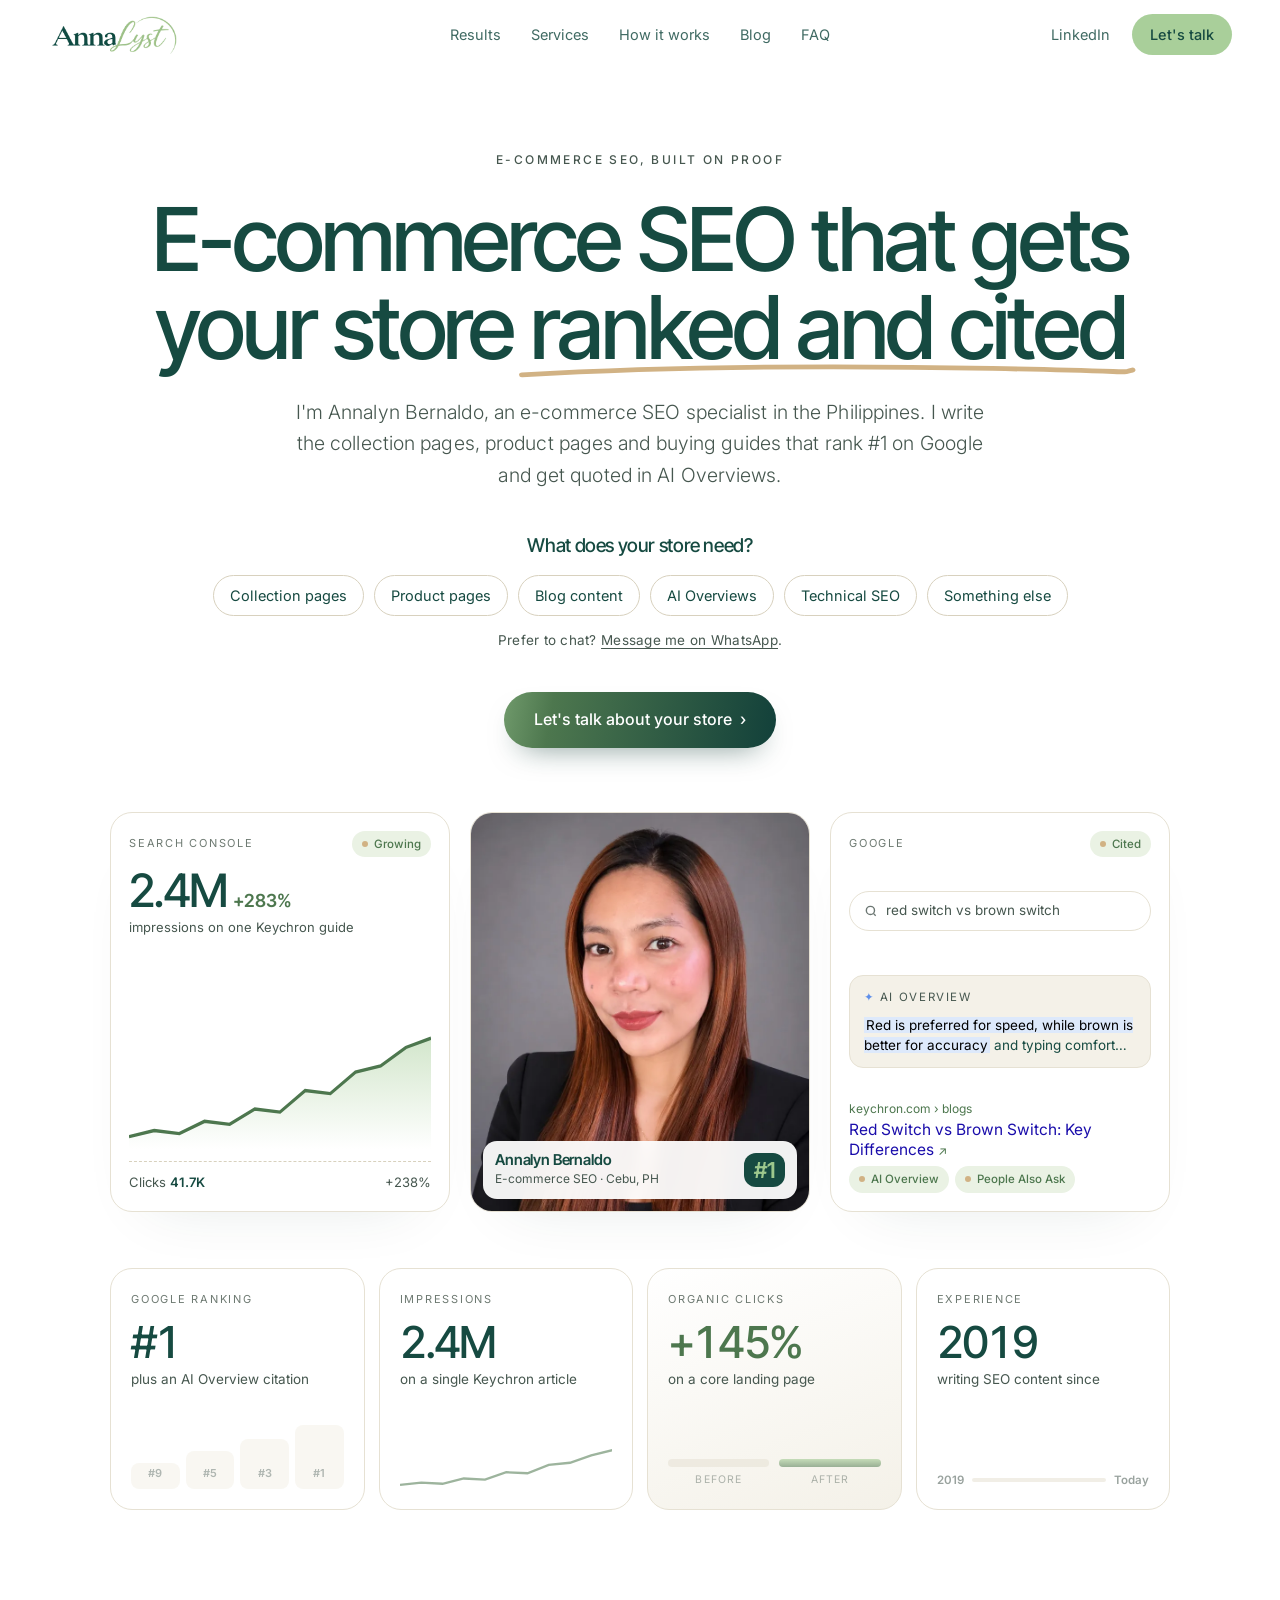
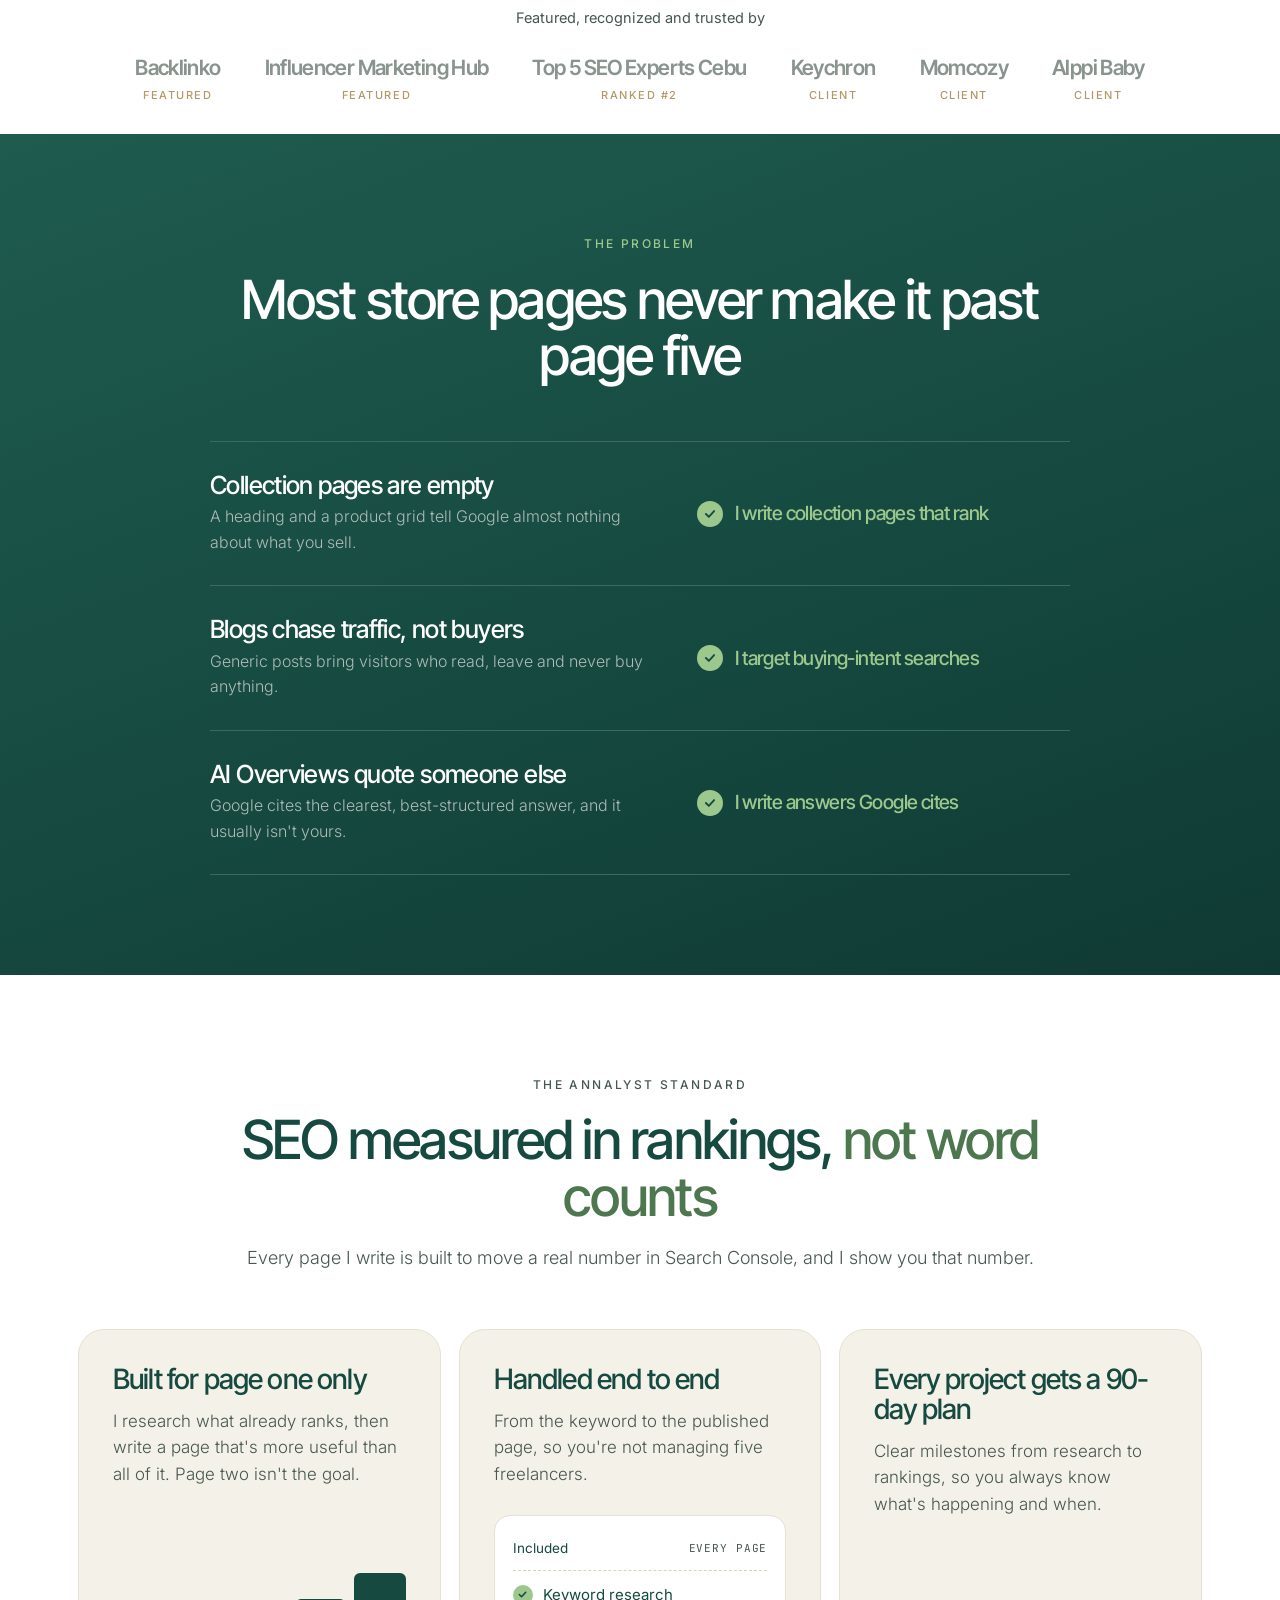
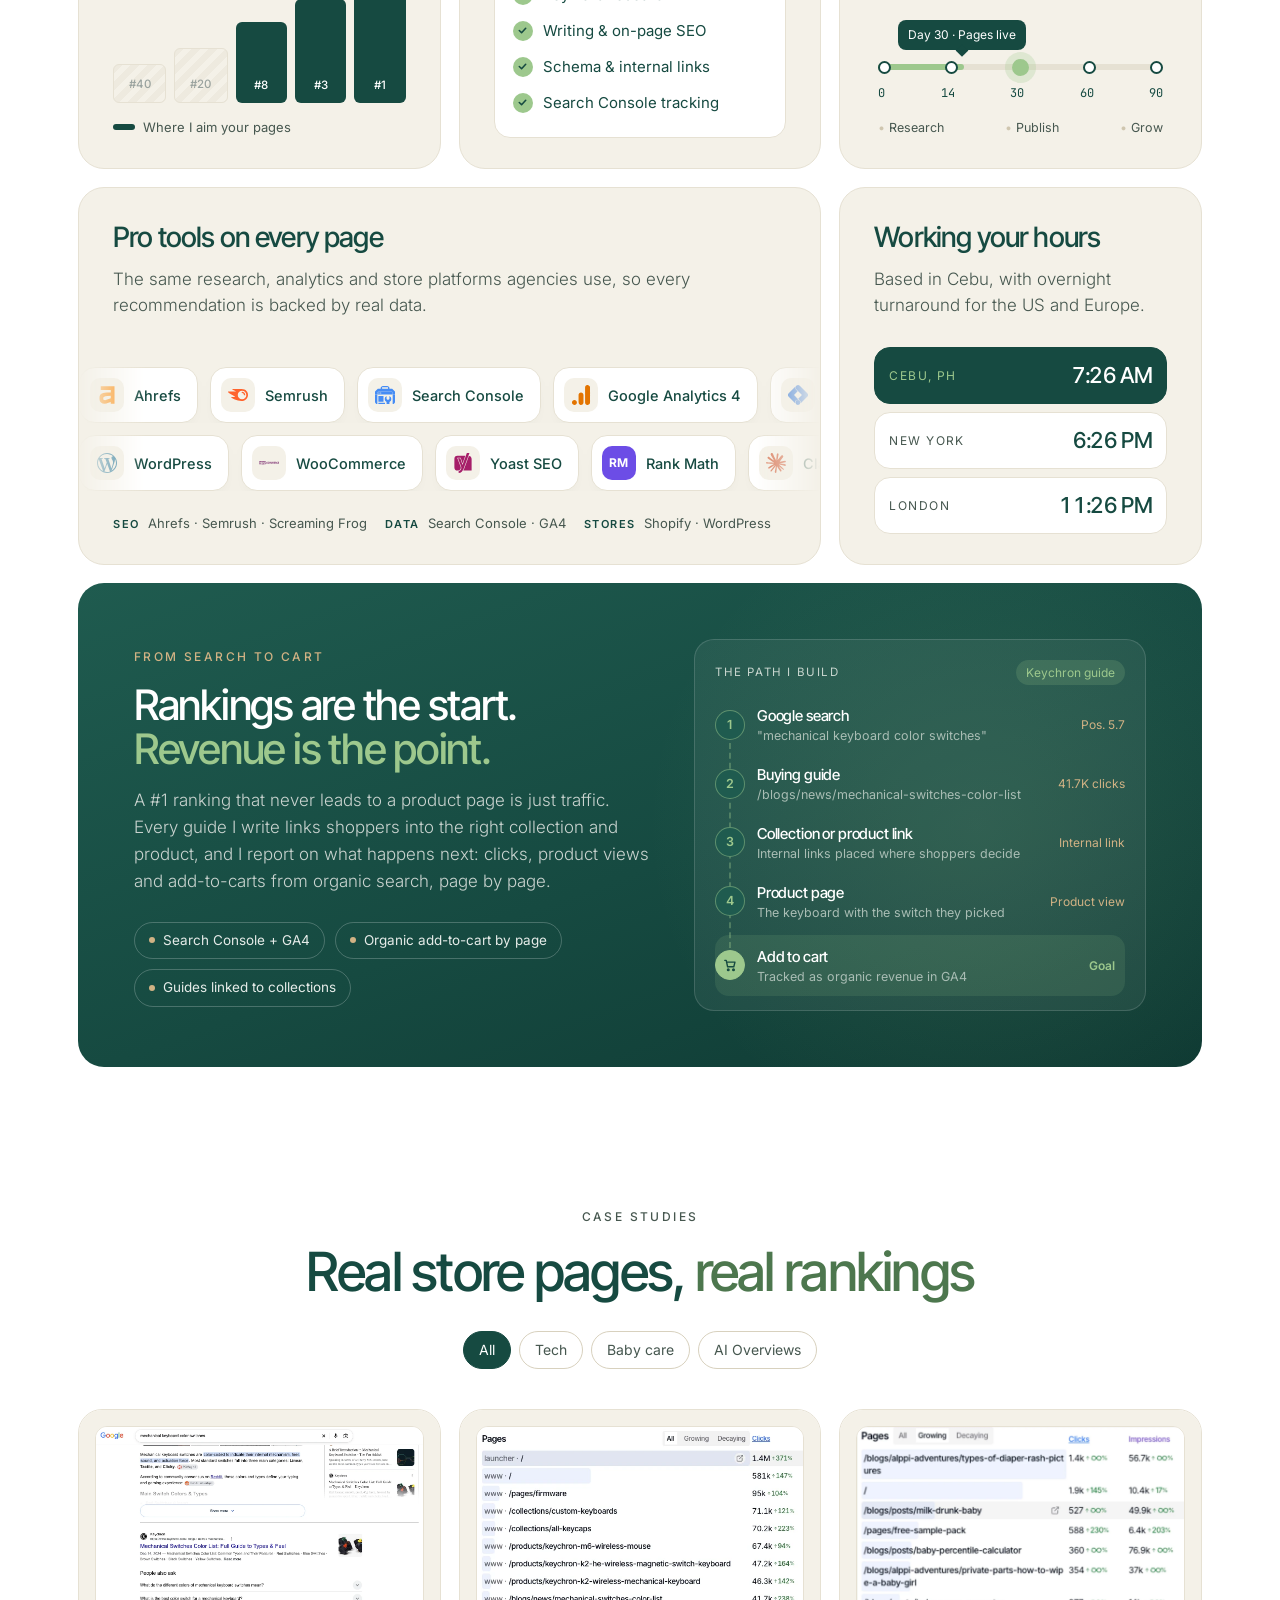
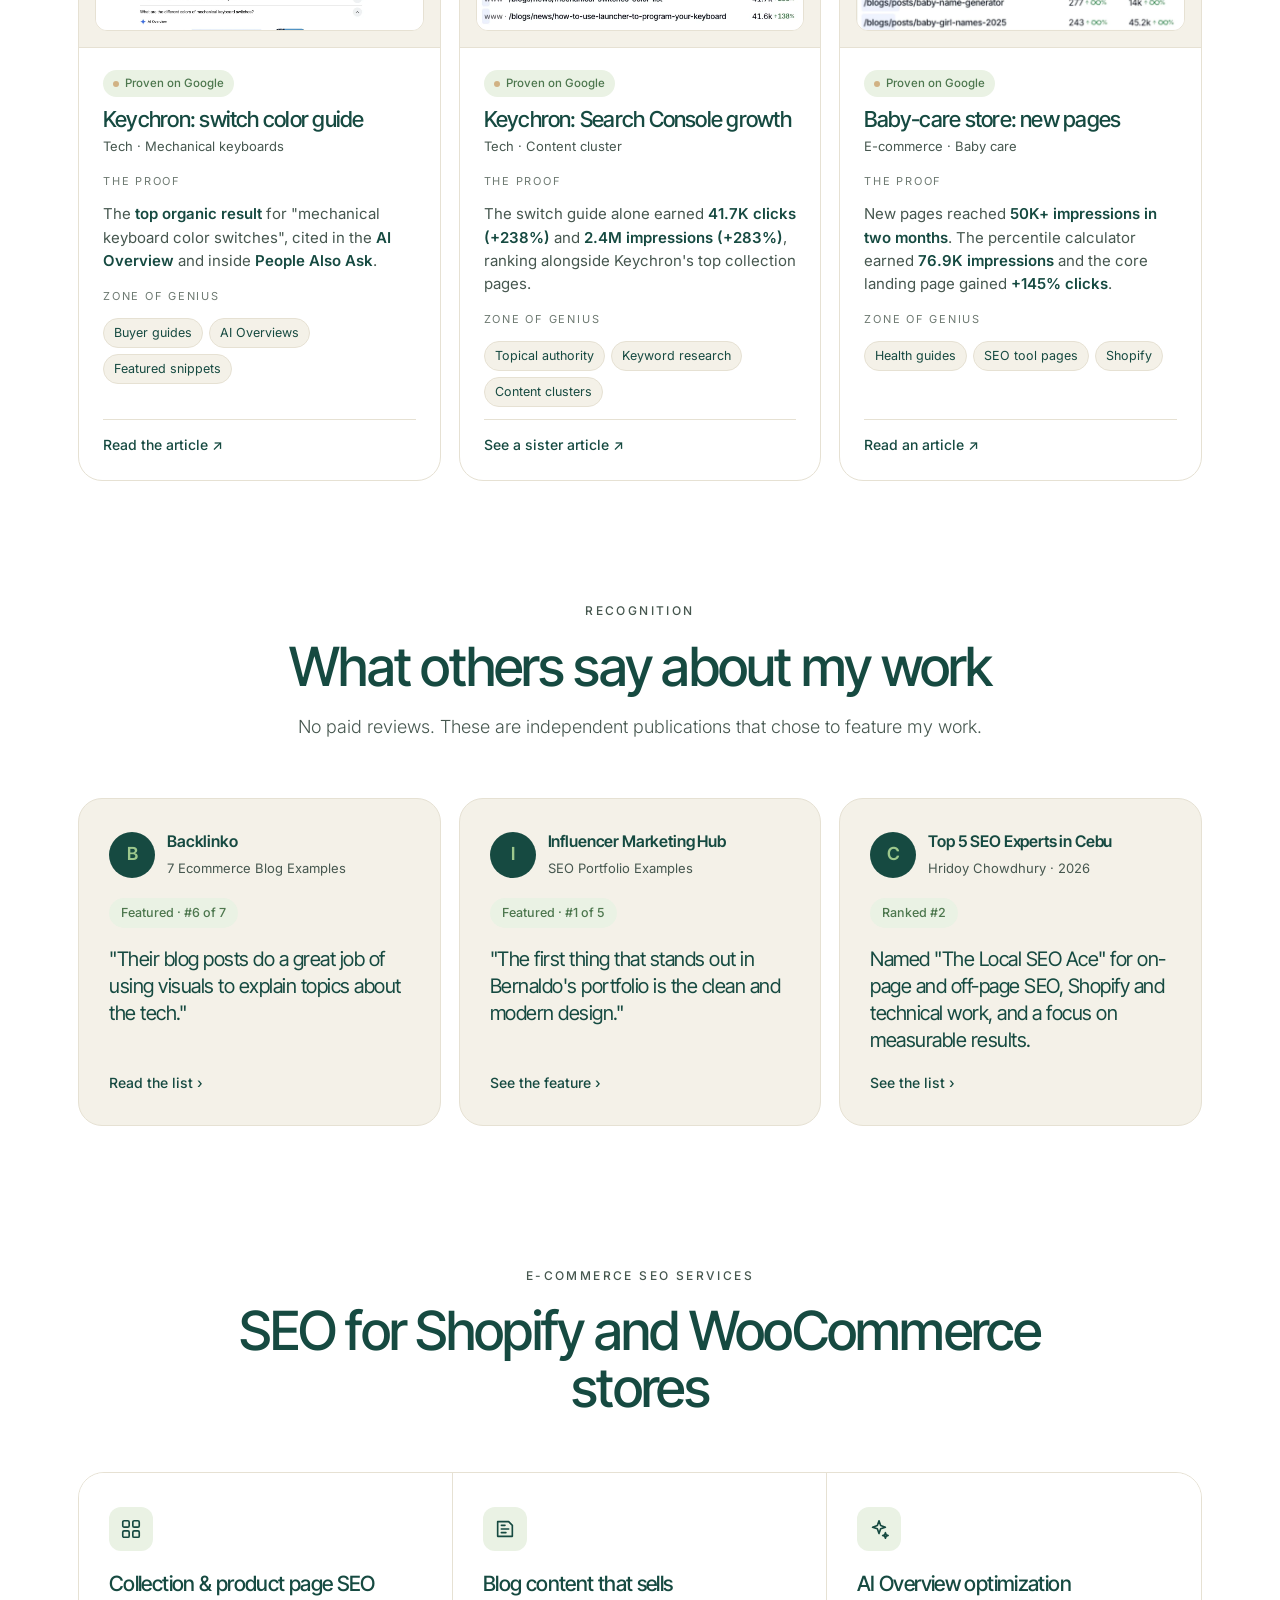
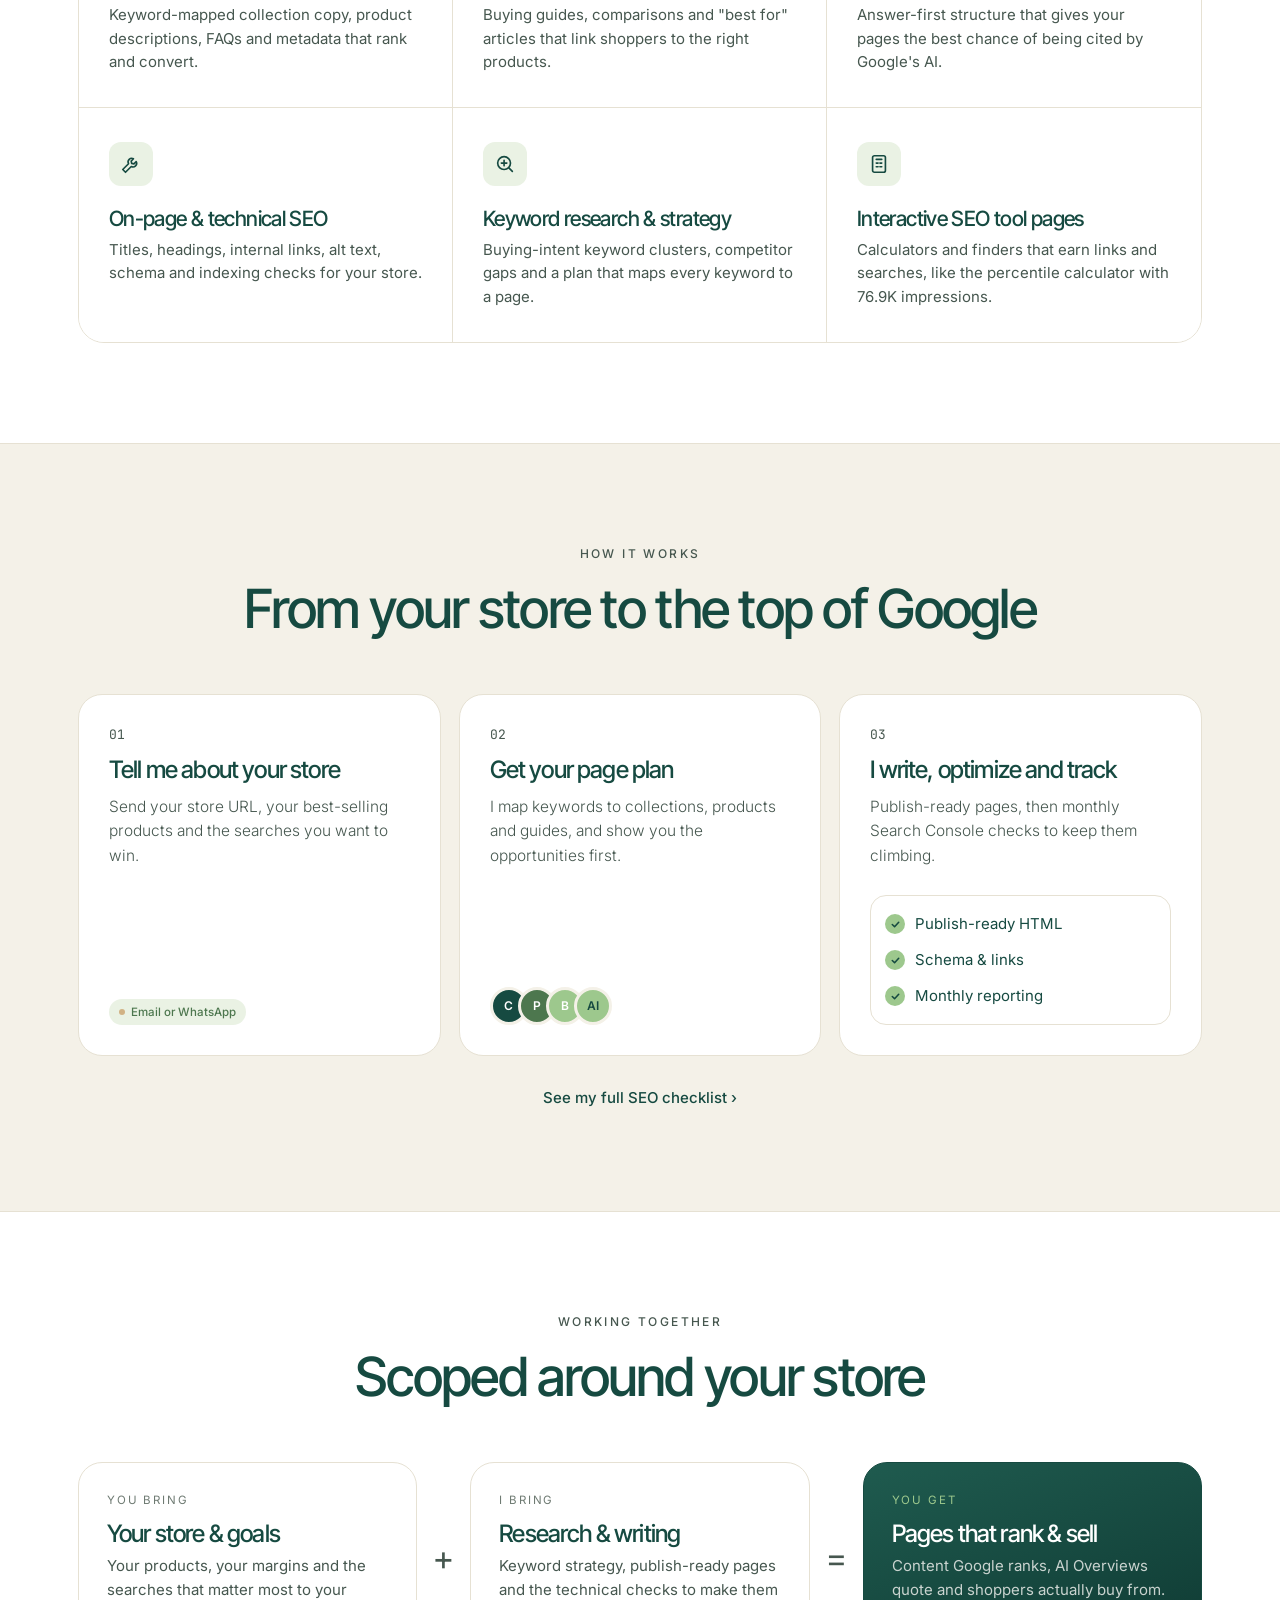
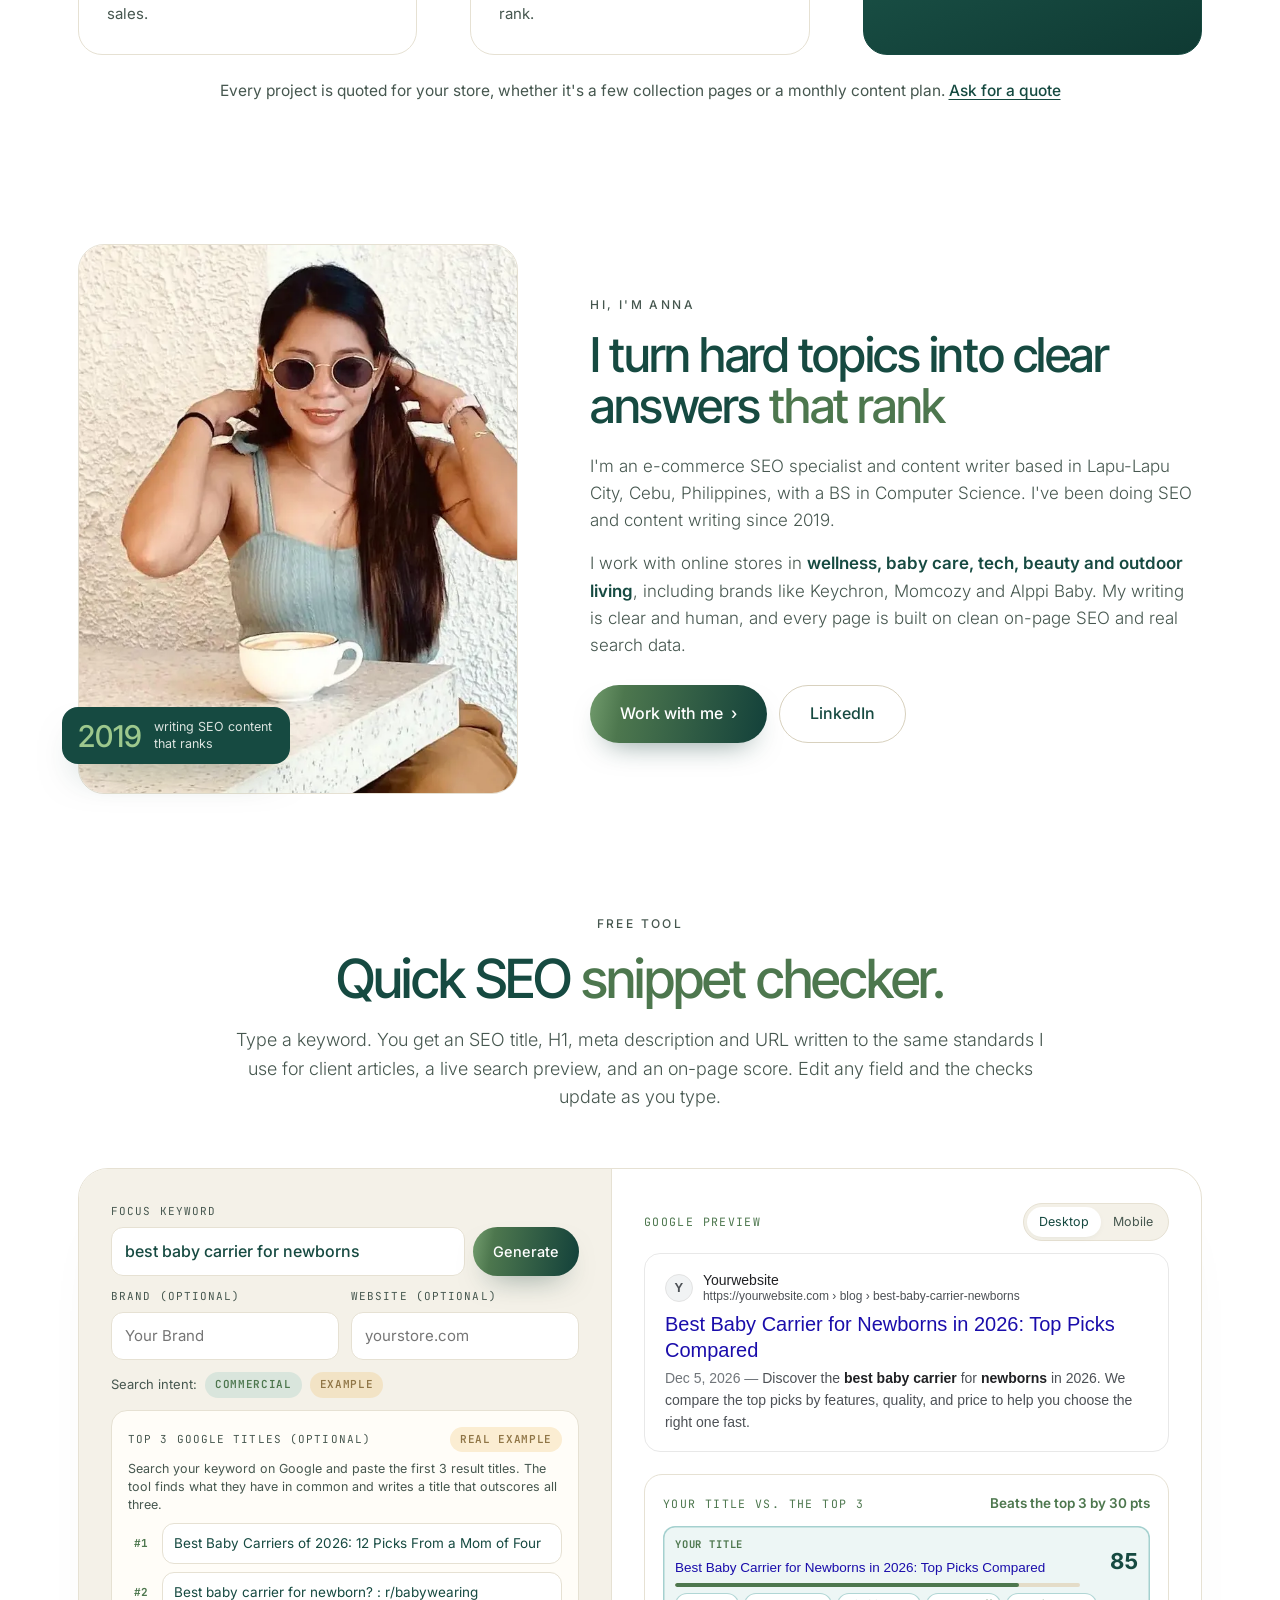
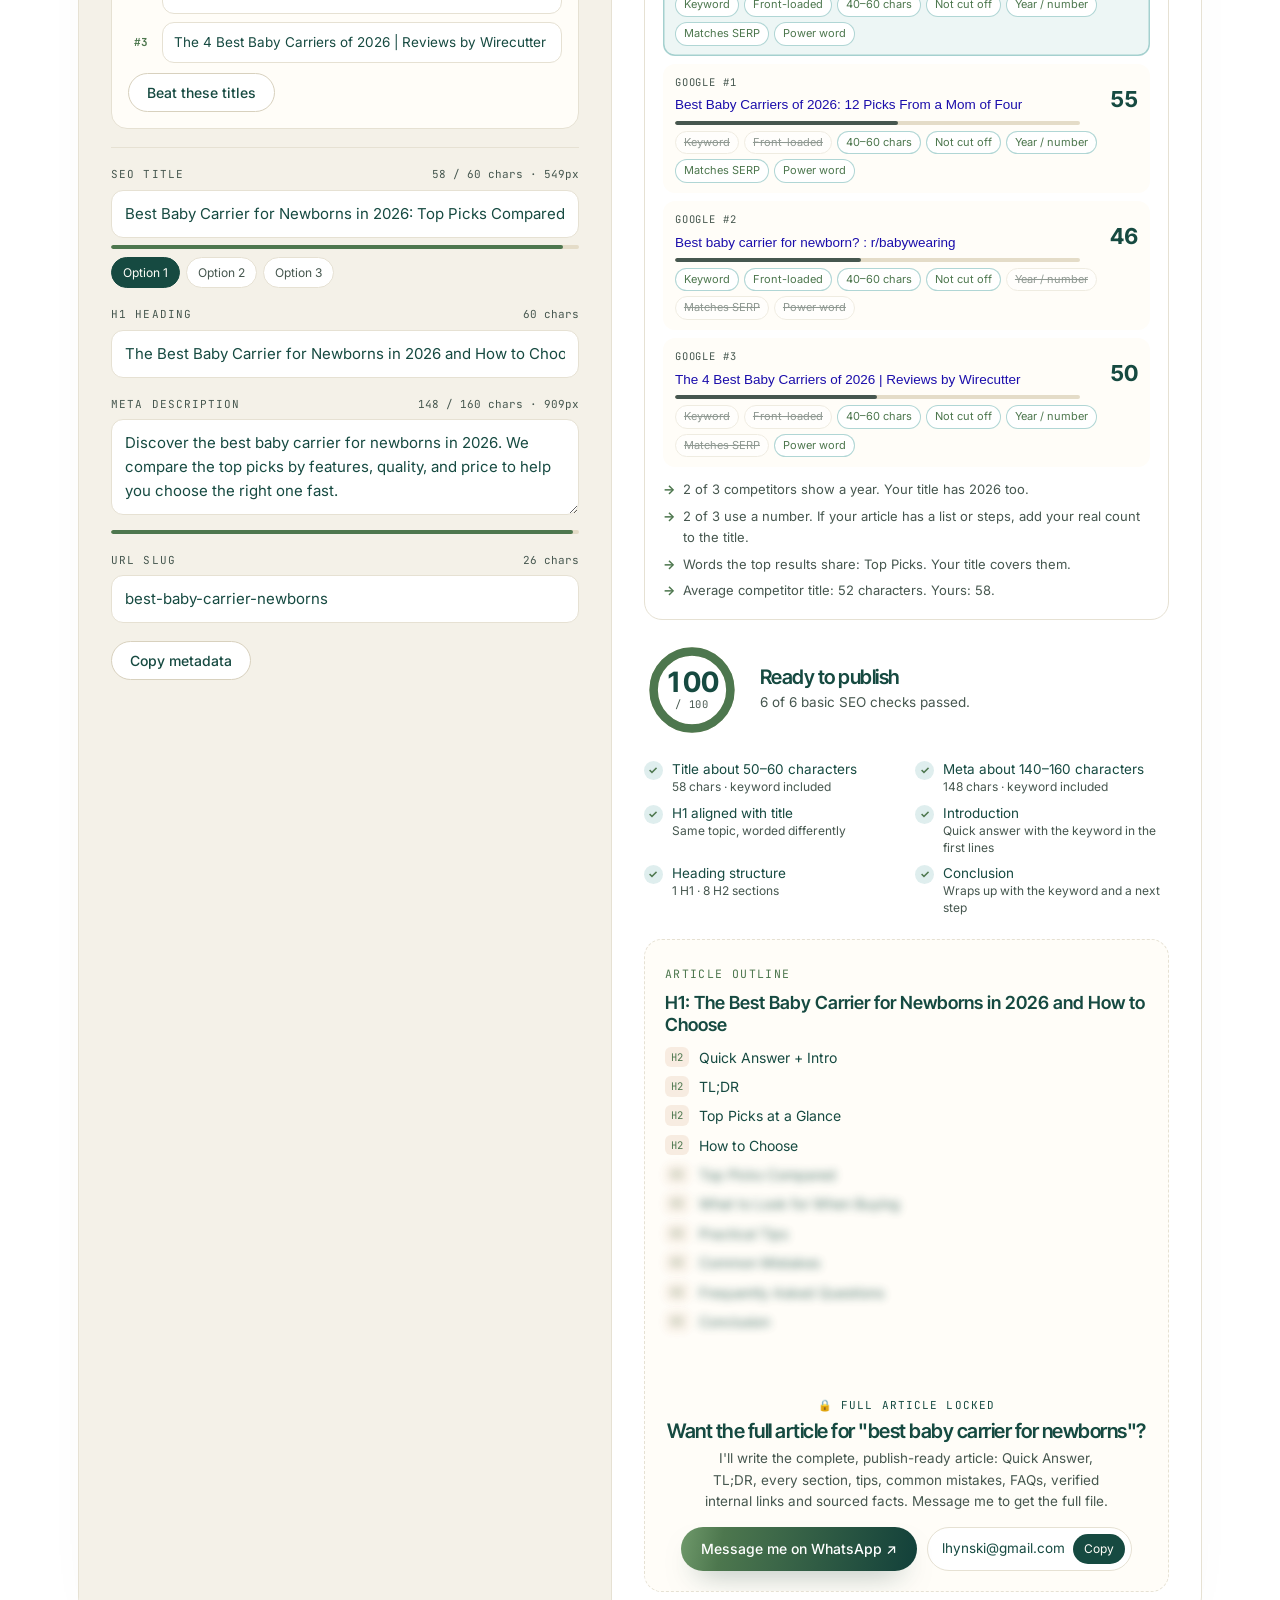
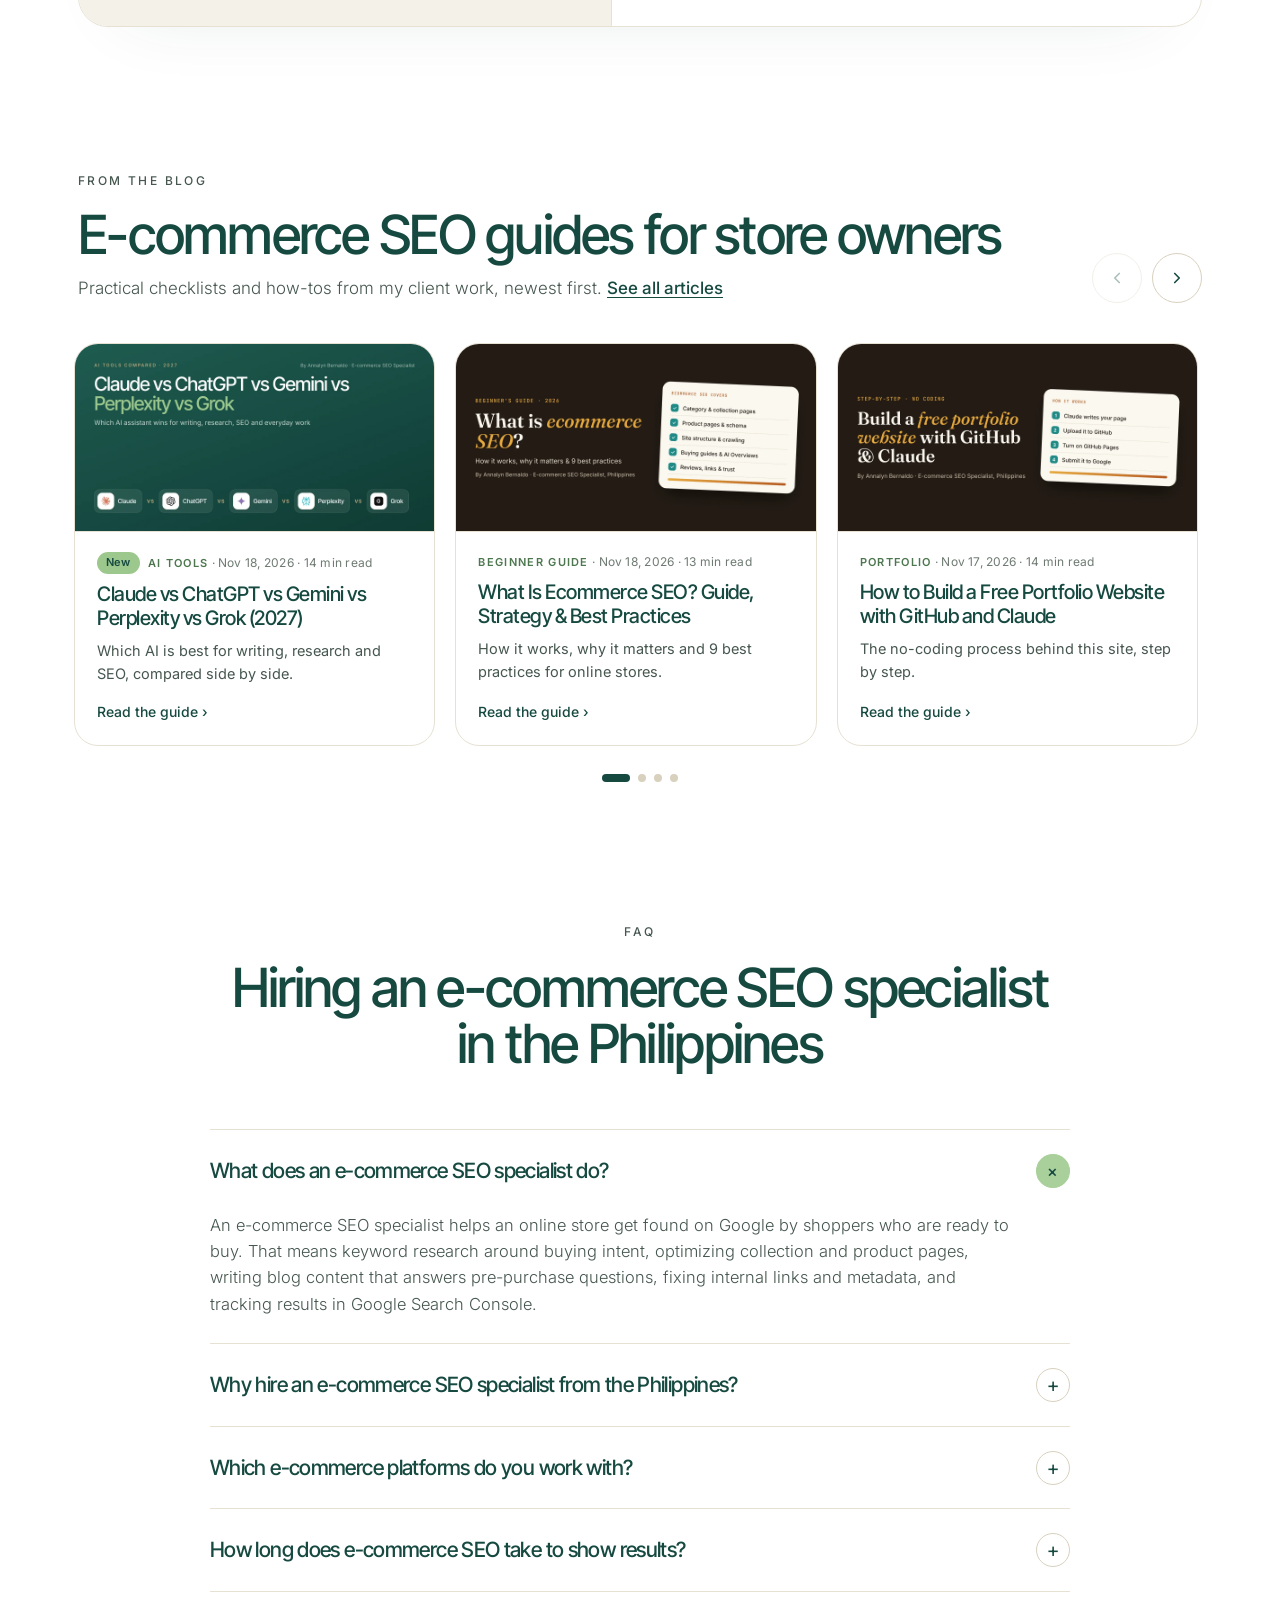
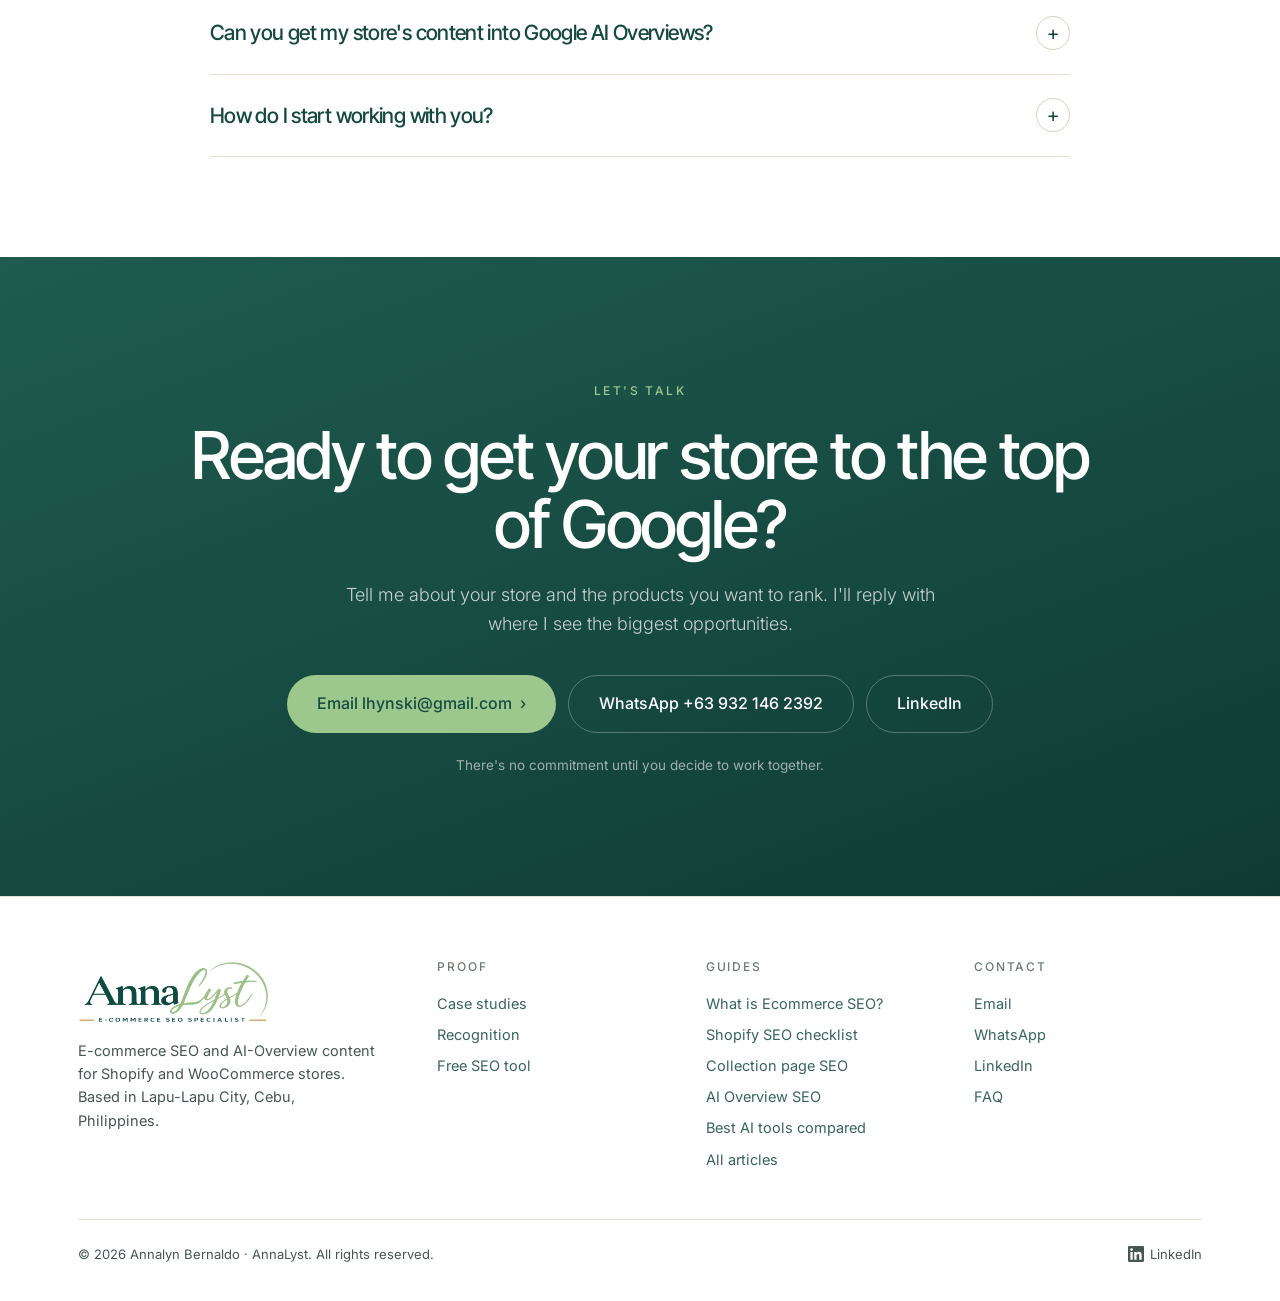
==== commit 84010c52: "Add files via upload" ====
--- a/index.html
+++ b/index.html
@@ -503,6 +503,29 @@
 .cdots button.on{width:28px;background:#164A41}
 @media(max-width:980px){.cpost{flex-basis:calc((100% - 20px)/2)}}
 @media(max-width:640px){.chead{align-items:flex-start;flex-direction:column}.cnav{display:none}.cpost{flex-basis:84%}}
+
+
+/* level 3-column proof row */
+.proof-stack .pcard{min-height:400px}
+@media(max-width:600px){.proof-stack .pcard{min-height:0}}
+.proof-stack{align-items:stretch!important;grid-template-columns:1fr 1fr 1fr!important;gap:20px}
+.proof-stack .pcard{animation:none!important;display:flex;flex-direction:column;height:100%}
+.proof-stack:hover .pcard{transform:none}
+.proof-stack .pcard:hover{transform:translateY(-6px)}
+.gsc .spwrap{margin-top:auto;flex:1;display:flex;align-items:flex-end;padding-top:18px}
+.gsc .spark{height:120px;margin-top:0}
+.gsc .row2{margin-top:12px}
+.serp-mini{justify-content:space-between}
+.serp-mini .aio{margin:6px 0}
+.serp-mini .res{margin-top:0}
+.pc-photo{min-height:100%}
+.pc-photo img{position:absolute;inset:0;width:100%;height:100%;aspect-ratio:auto!important}
+.pc-photo .cap{z-index:1}
+.res a.t{display:block;color:#1a0dab;text-decoration:none;font-size:15.5px;line-height:1.3;margin:2px 0 6px}
+.res a.t:hover{text-decoration:underline}
+.res a.t span{font-size:12px;color:#4D774E}
+@media(max-width:900px){.proof-stack{grid-template-columns:1fr 1fr!important}.pc-photo{grid-column:span 2;min-height:420px;grid-row:auto}}
+@media(max-width:600px){.proof-stack{grid-template-columns:1fr!important}.pc-photo{grid-column:auto;min-height:440px;max-width:none}}
 
 /* tan accents */
 .stat .n{color:#164A41}.stat:nth-child(odd) .n{color:#164A41}
@@ -685,7 +708,7 @@
         <div class="lab">Google <span class="tag">Cited</span></div>
         <div class="q"><svg width="14" height="14" viewBox="0 0 24 24" fill="none" stroke="#6B7672" stroke-width="2.4"><circle cx="11" cy="11" r="7"/><path d="m20 20-3.5-3.5"/></svg>red switch vs brown switch</div>
         <div class="aio"><div class="h"><b>✦</b> AI Overview</div><p><mark>Red is preferred for speed, while brown is better for accuracy</mark> and typing comfort…</p></div>
-        <div class="res"><div class="u">keychron.com › blogs</div><div class="t">Red Switch vs Brown Switch: Key Differences</div><div class="b"><span class="tag">AI Overview</span><span class="tag">People Also Ask</span></div></div>
+        <div class="res"><div class="u">keychron.com › blogs</div><a class="t" href="https://www.keychron.com/blogs/news/red-switch-vs-brown-switch" target="_blank" rel="noopener">Red Switch vs Brown Switch: Key Differences <span aria-hidden="true">↗</span></a><div class="b"><span class="tag">AI Overview</span><span class="tag">People Also Ask</span></div></div>
       </div>
     </div>
 
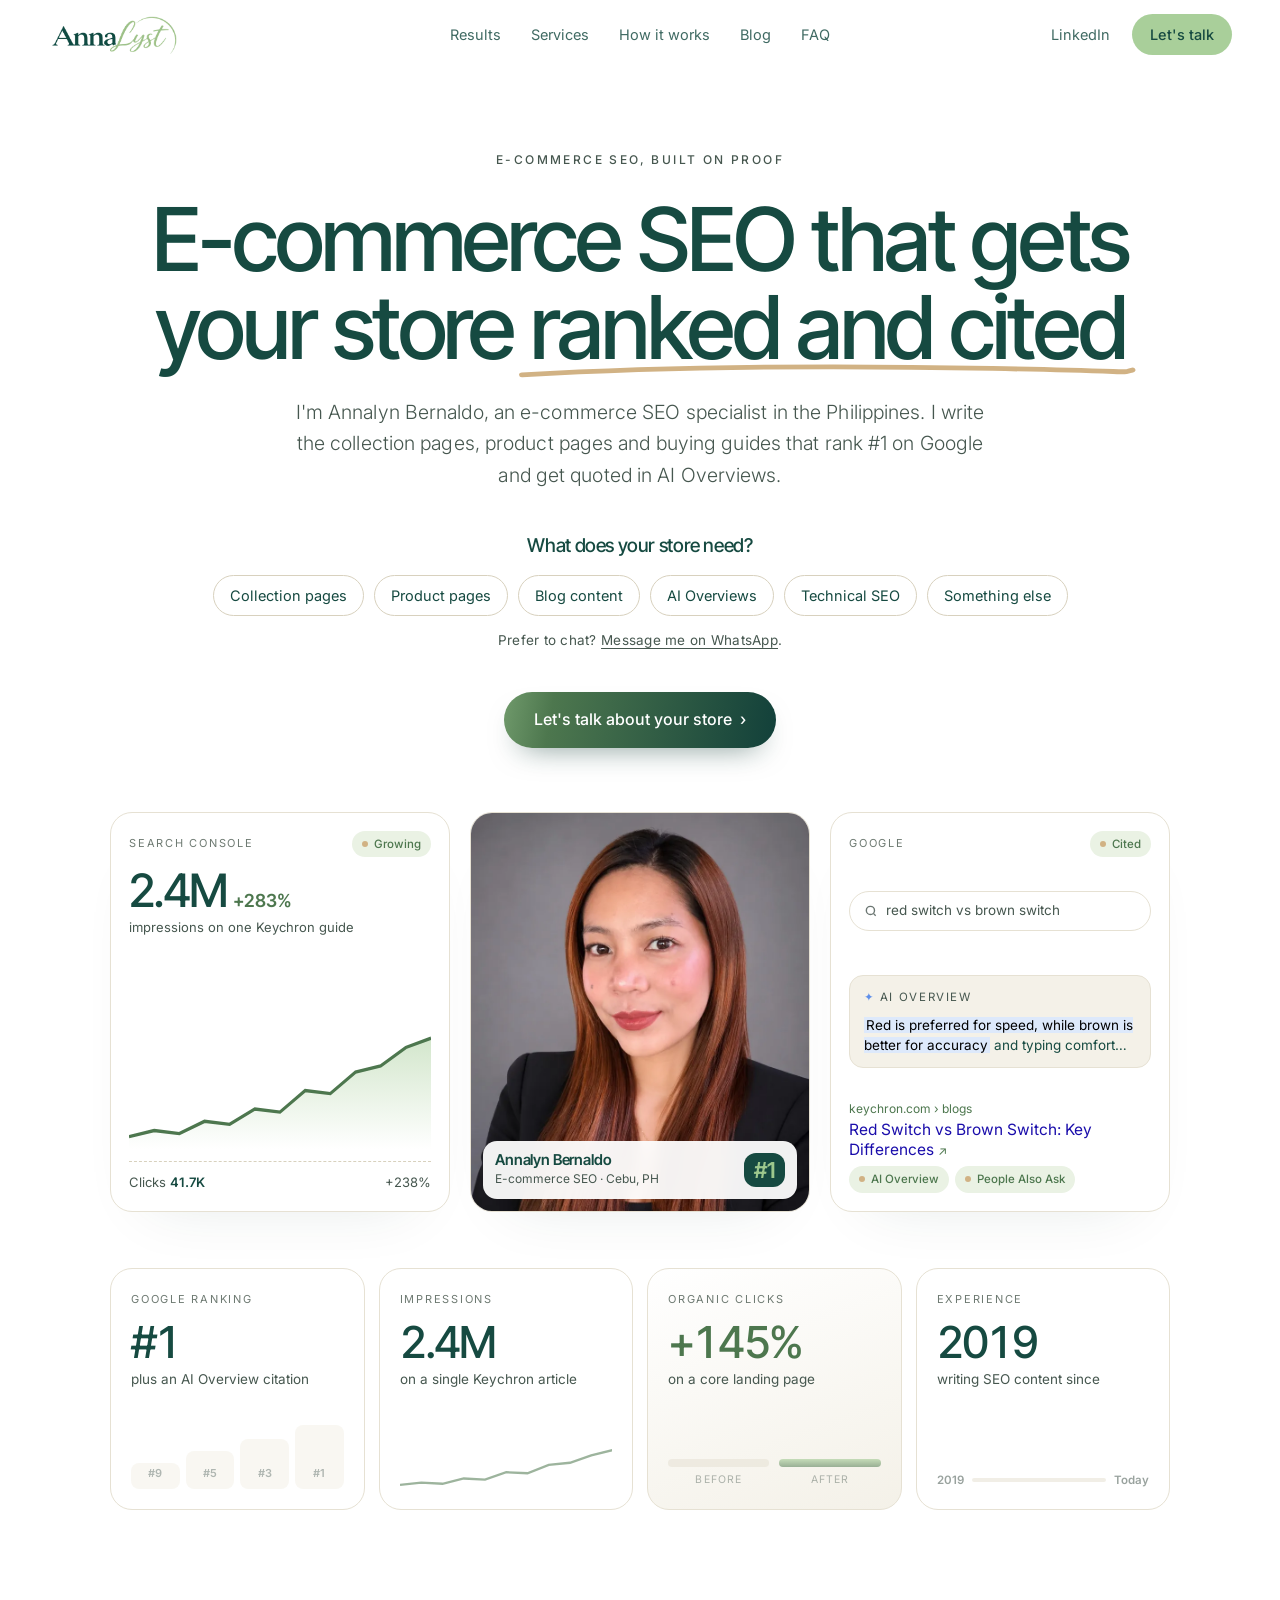
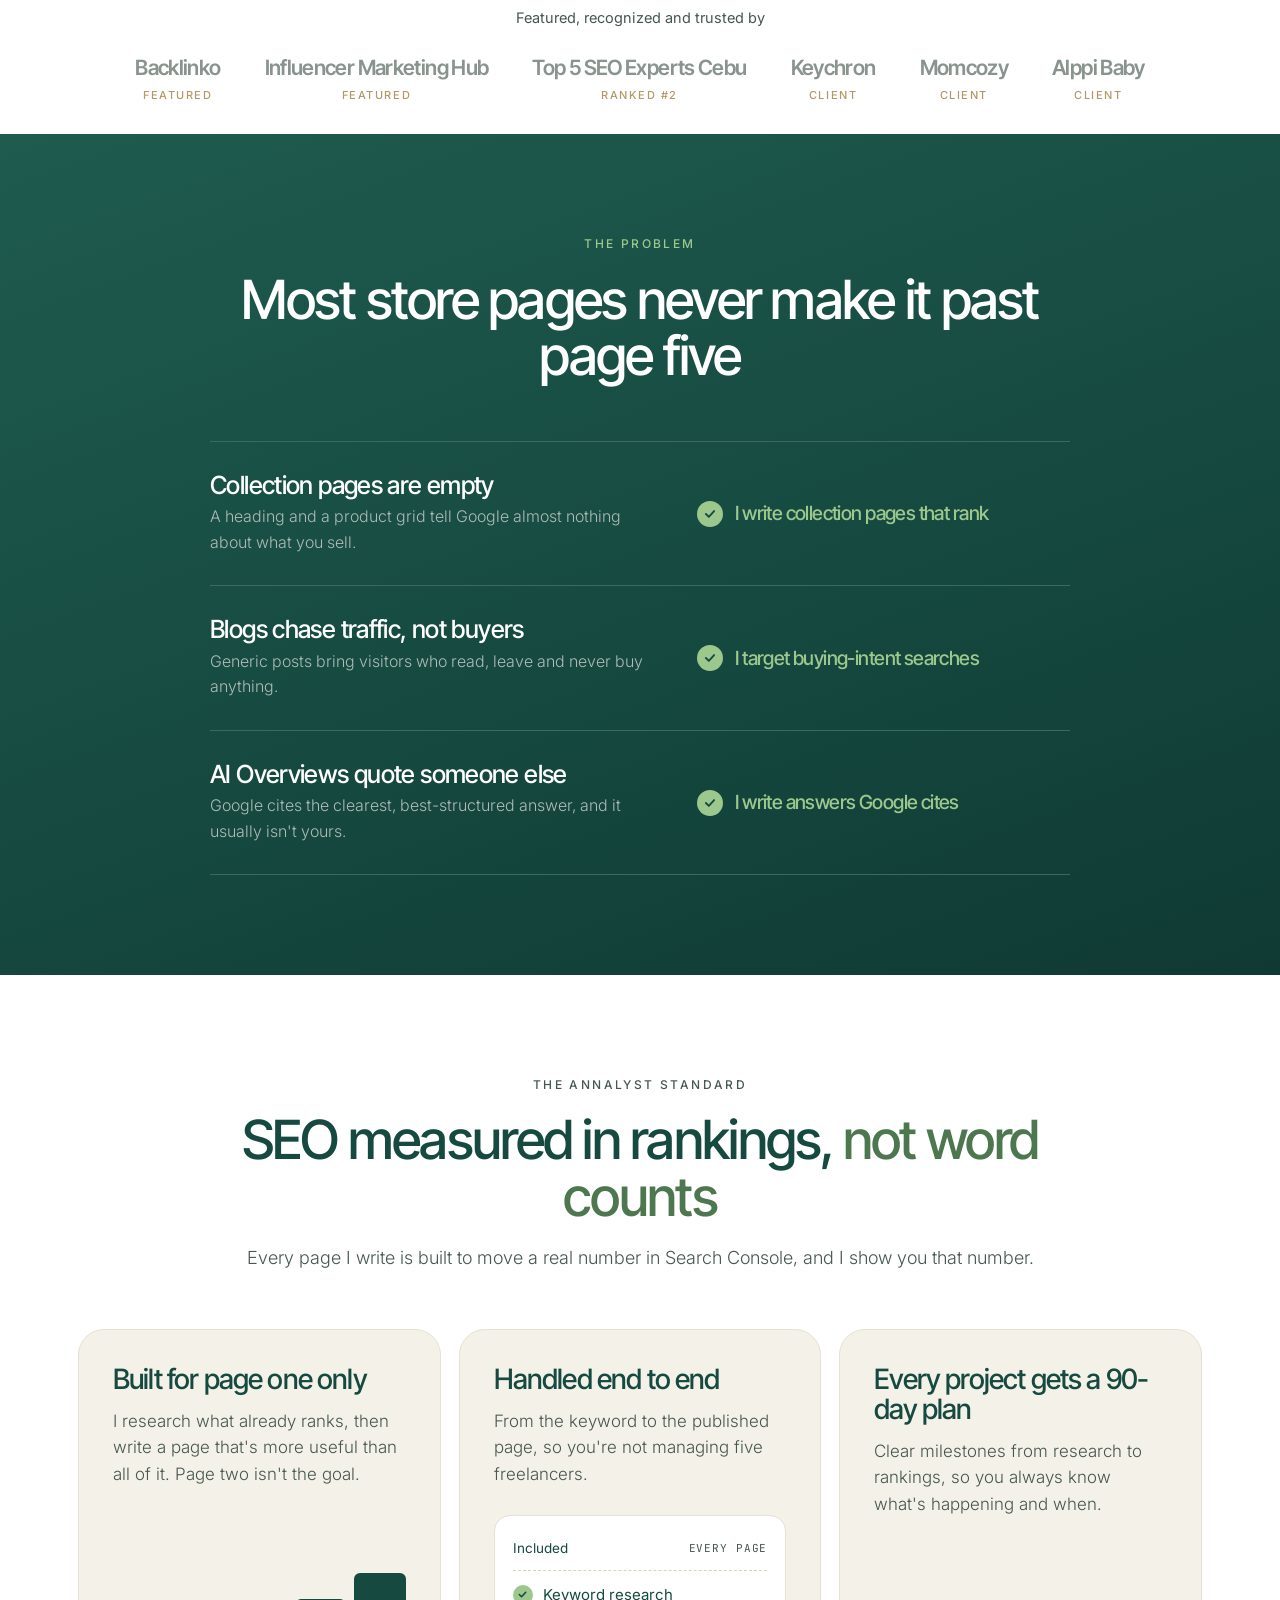
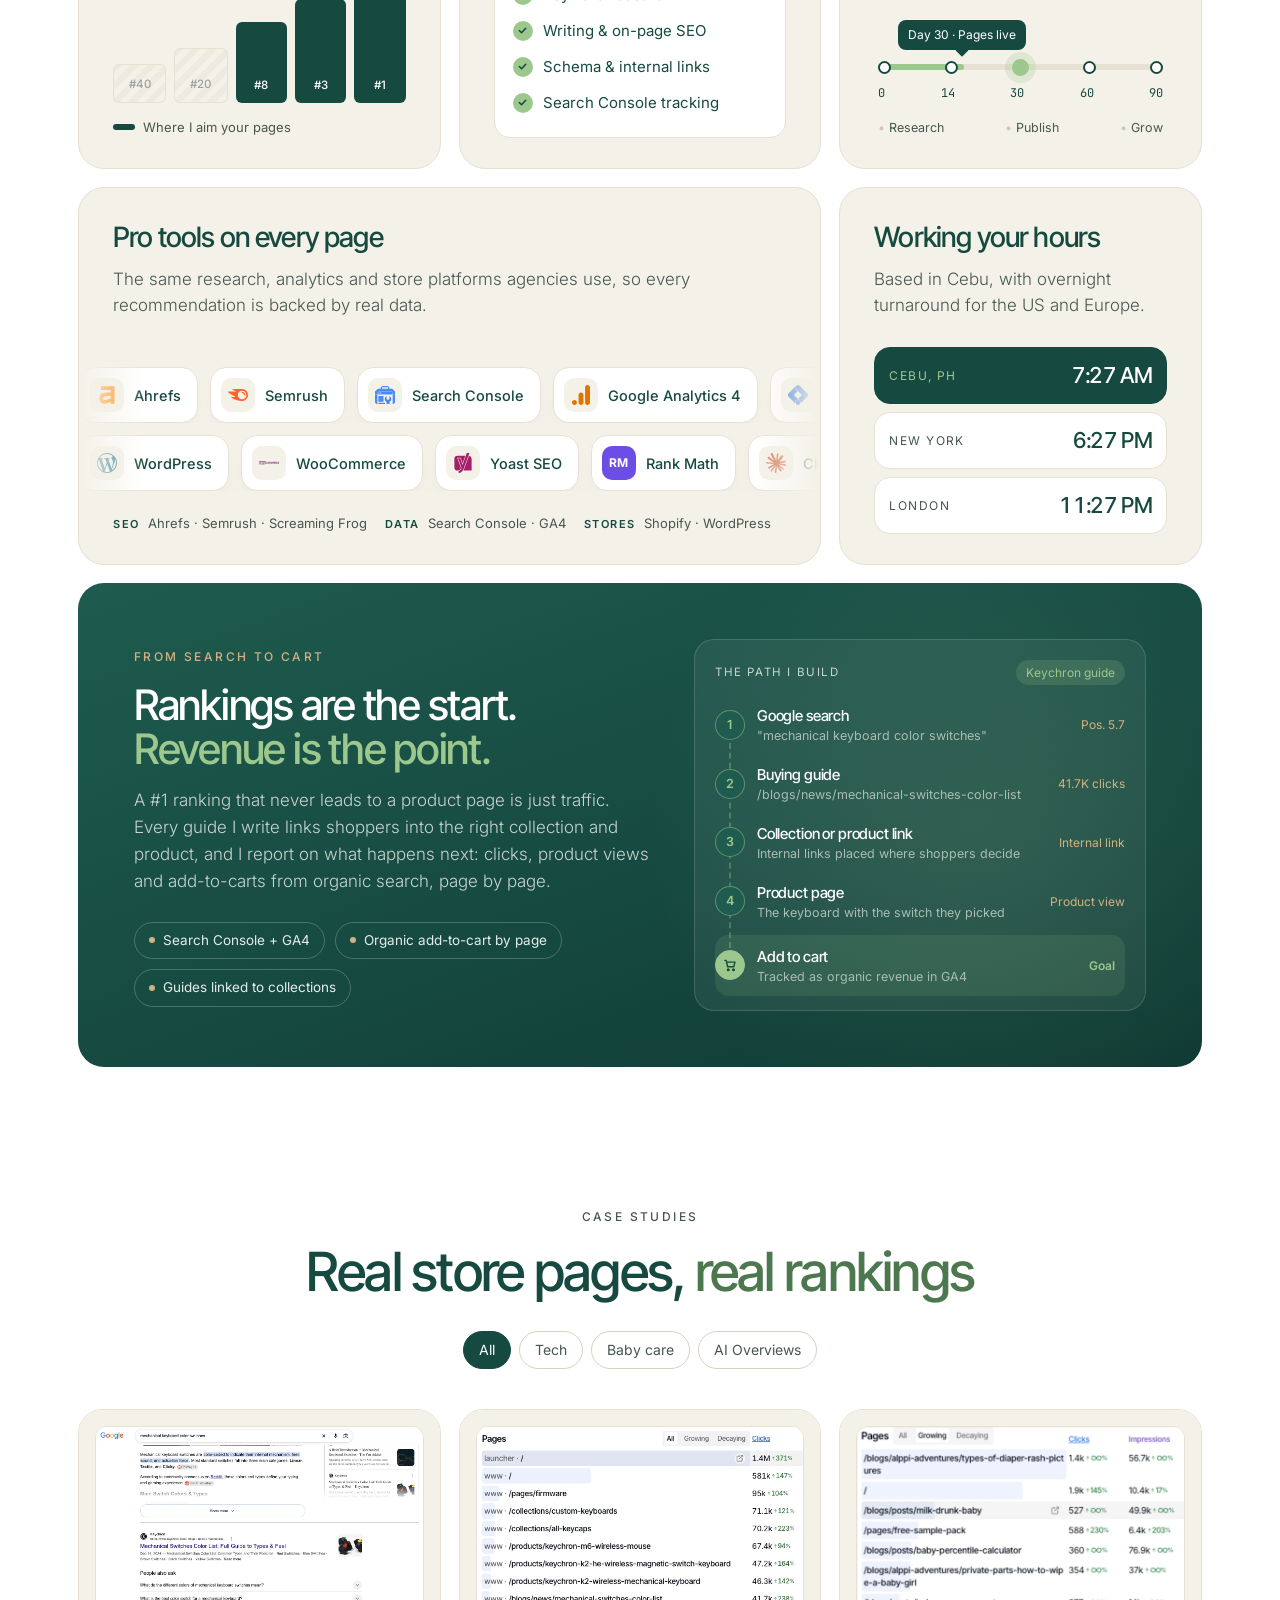
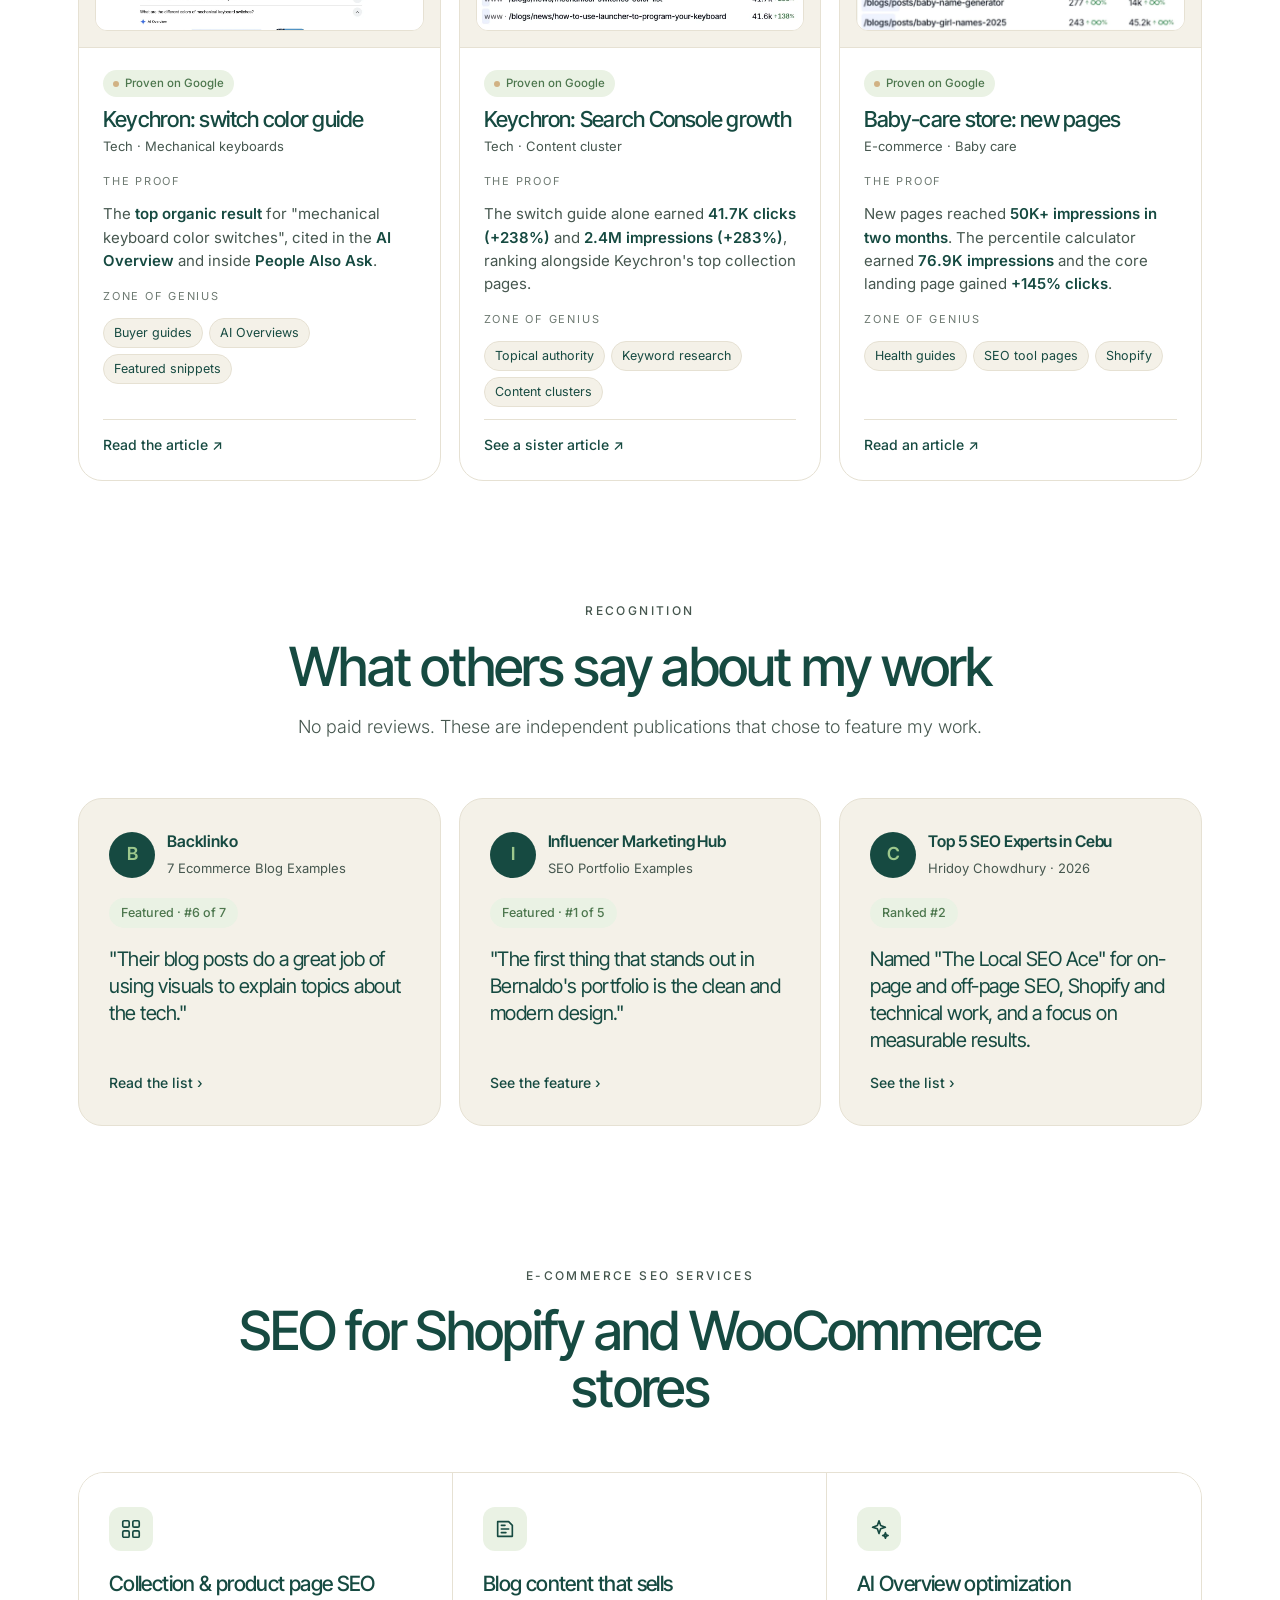
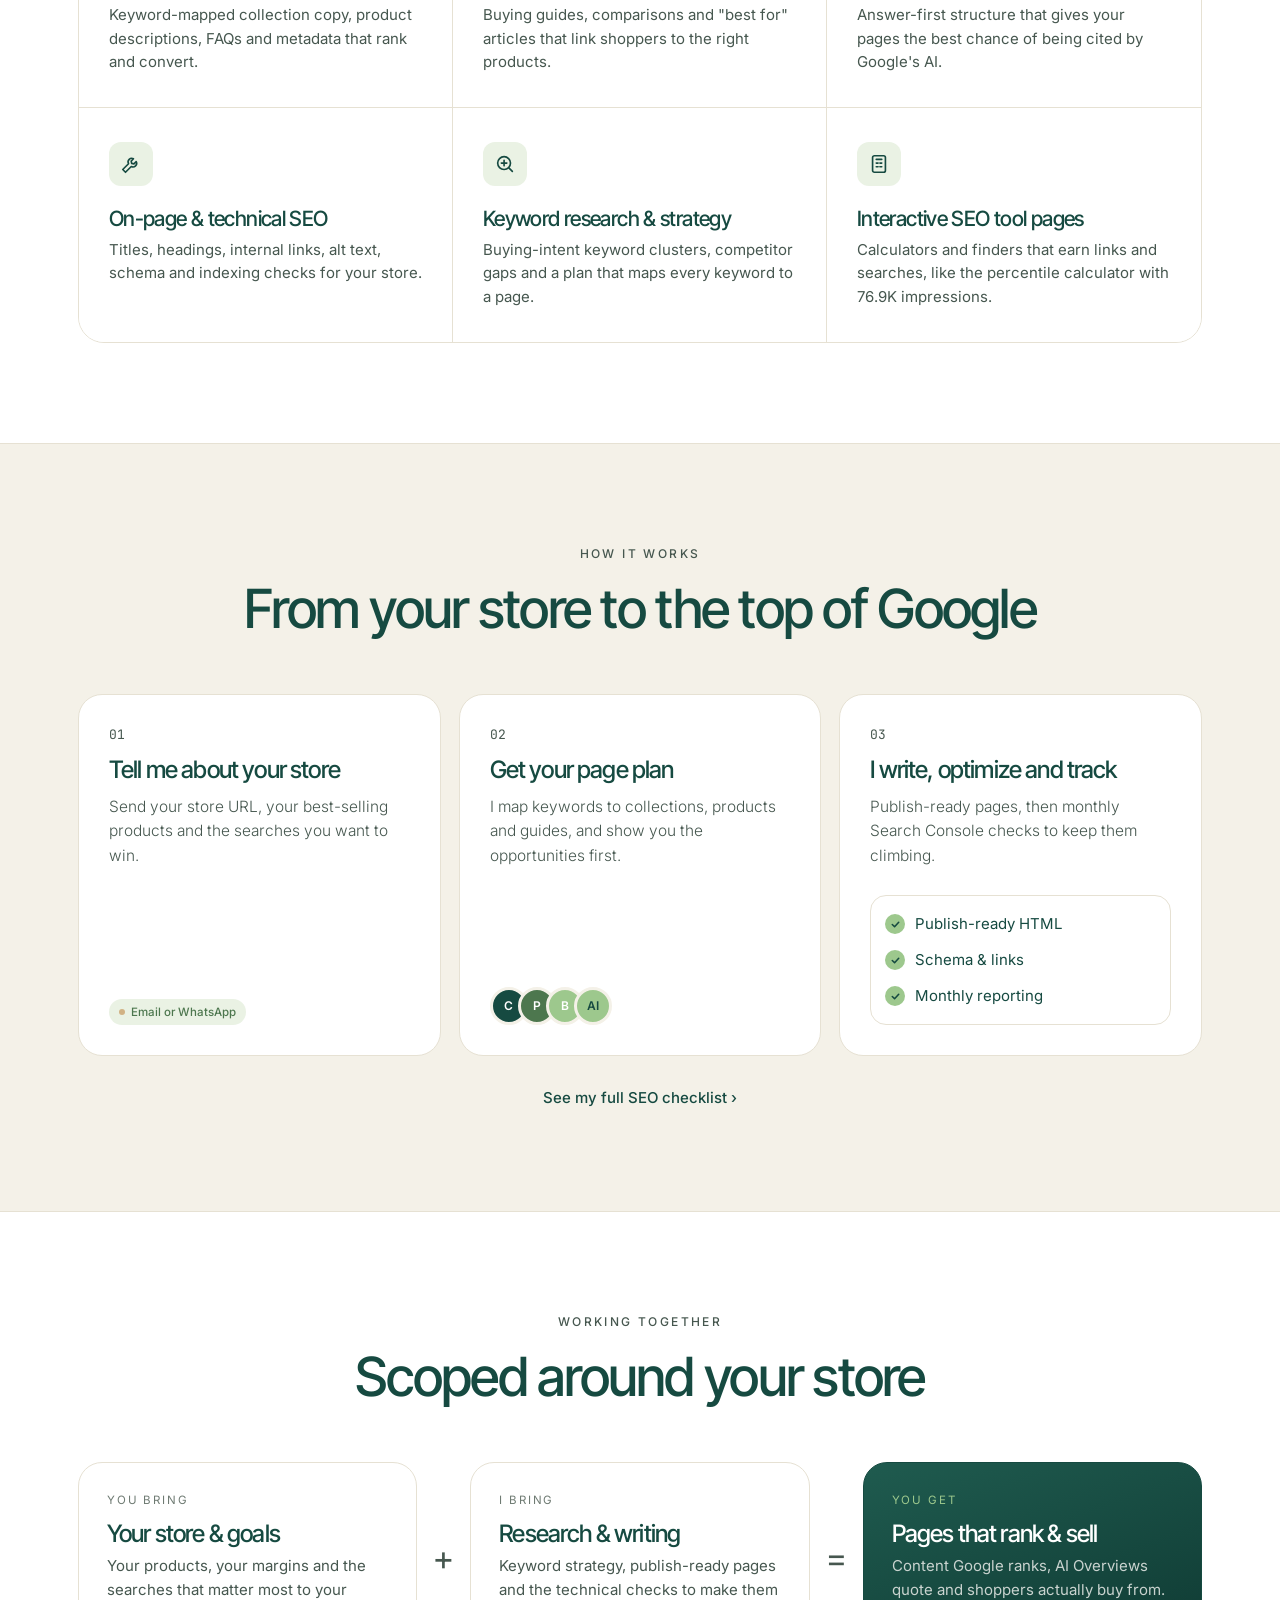
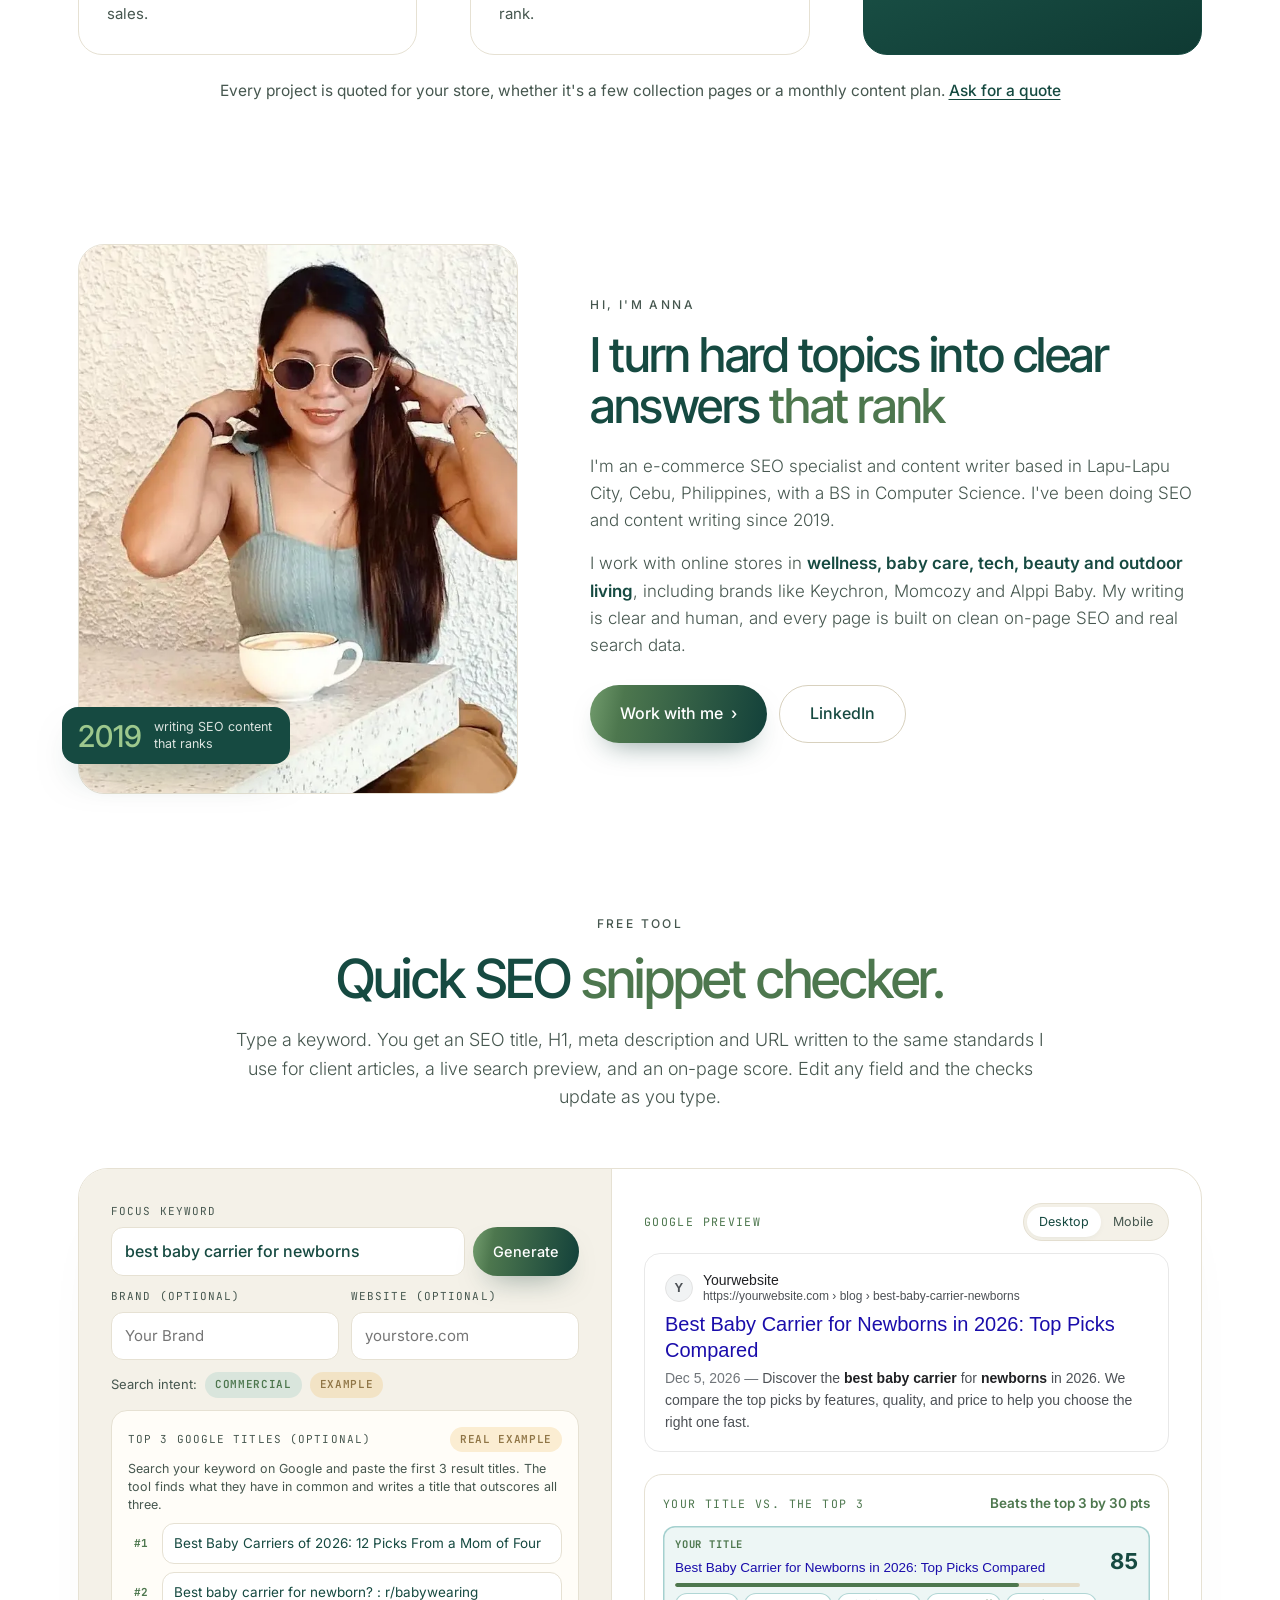
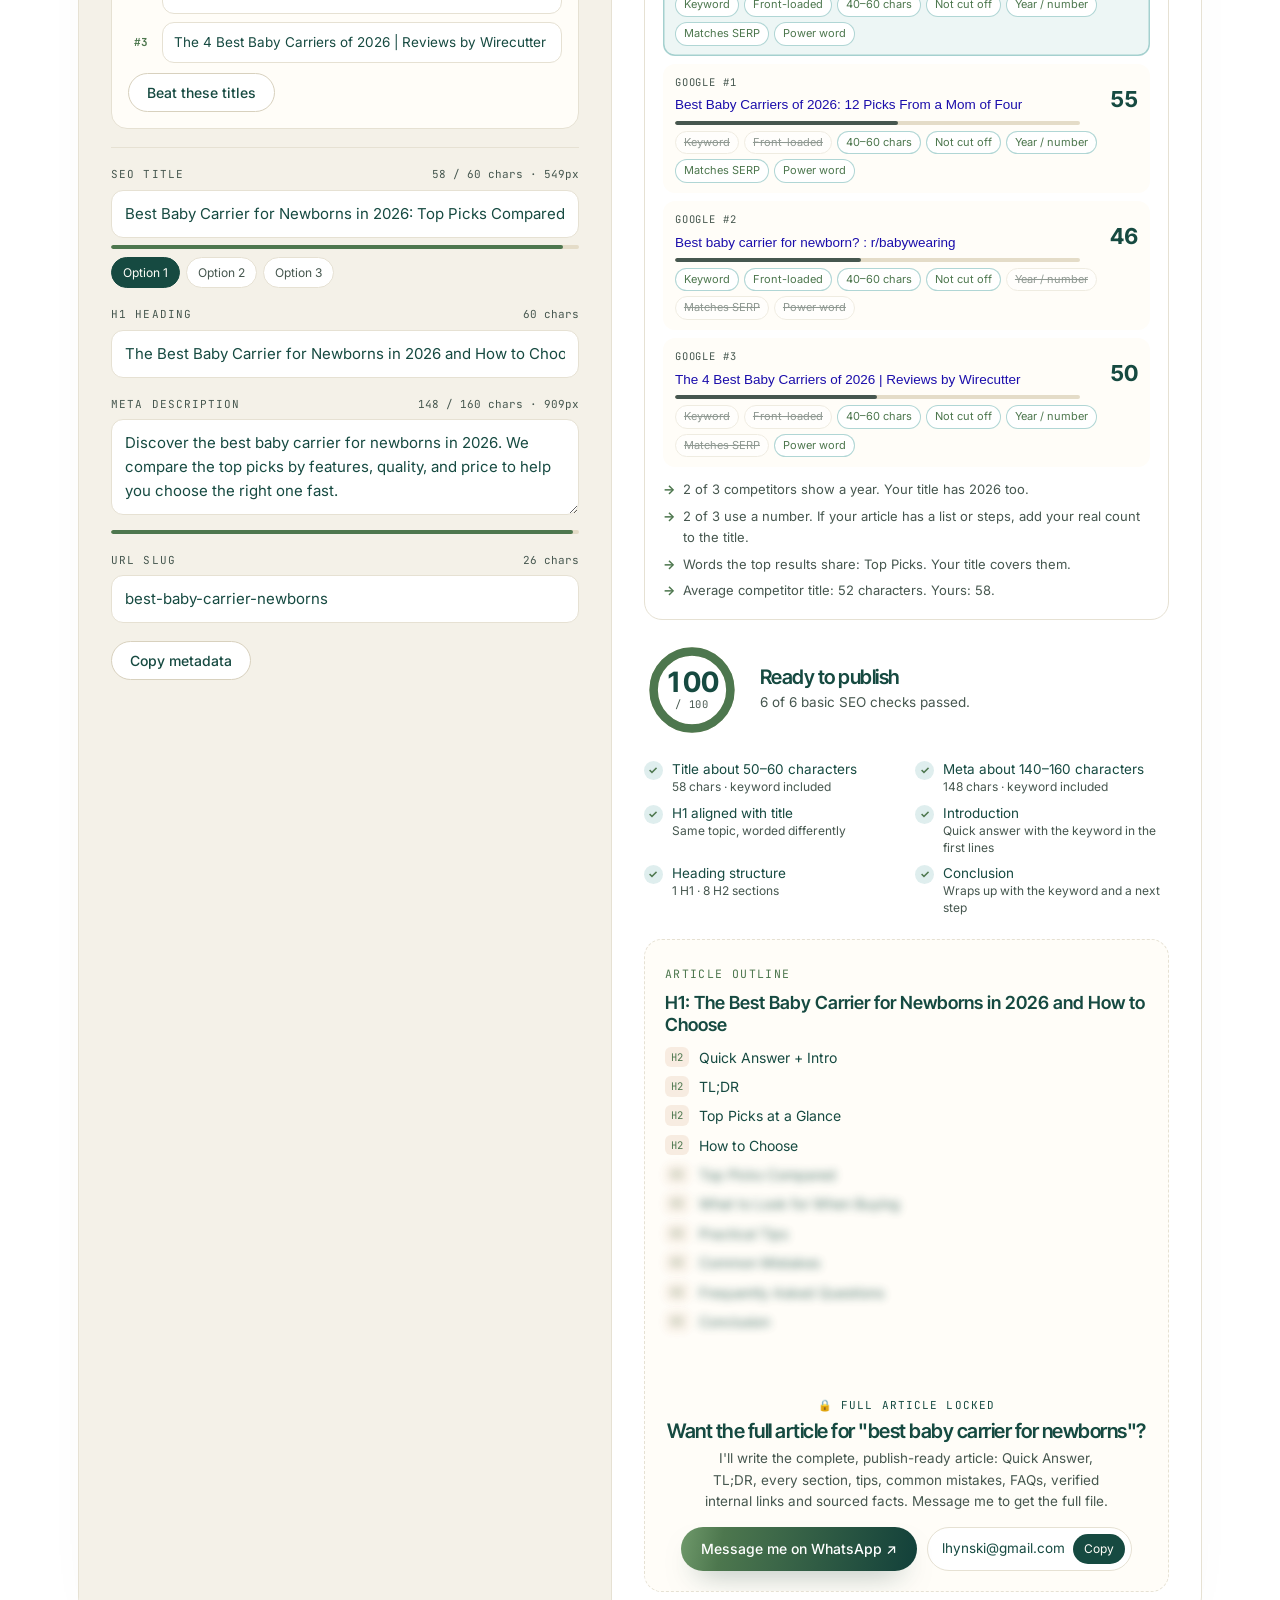
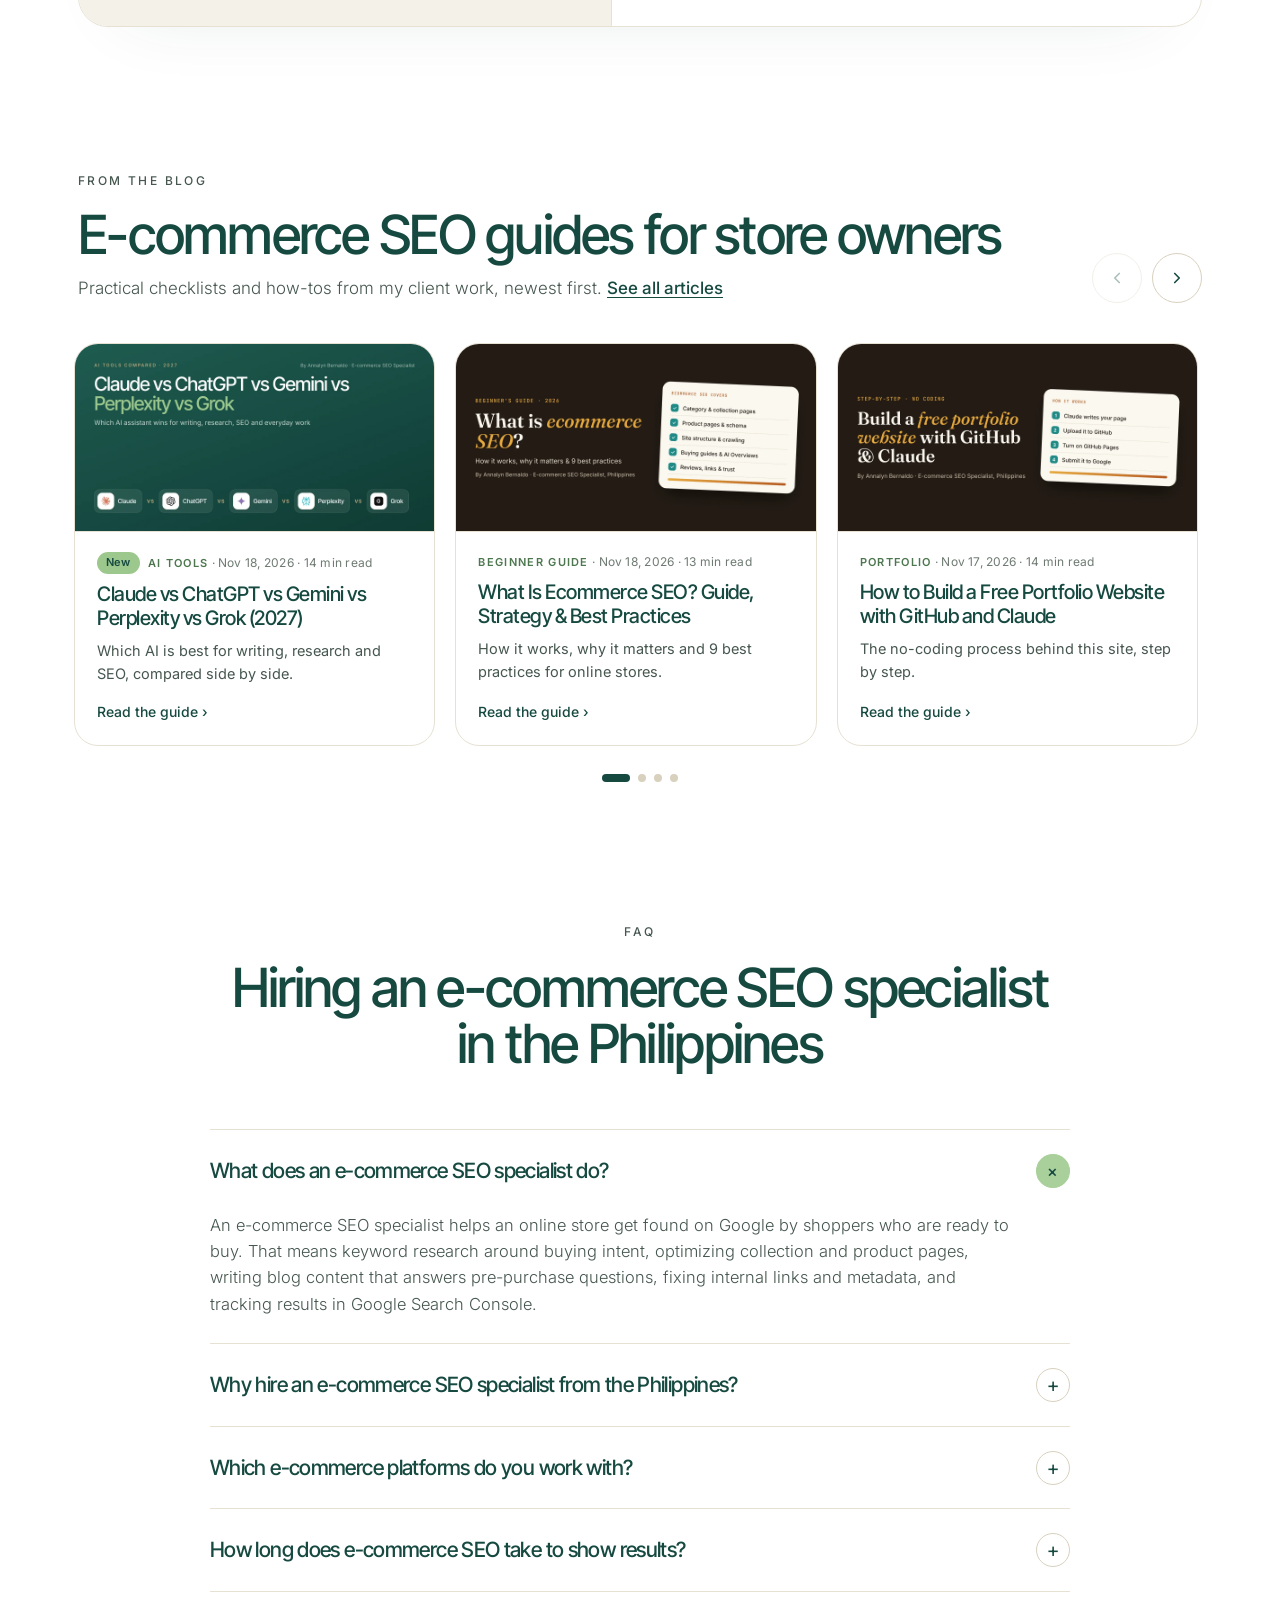
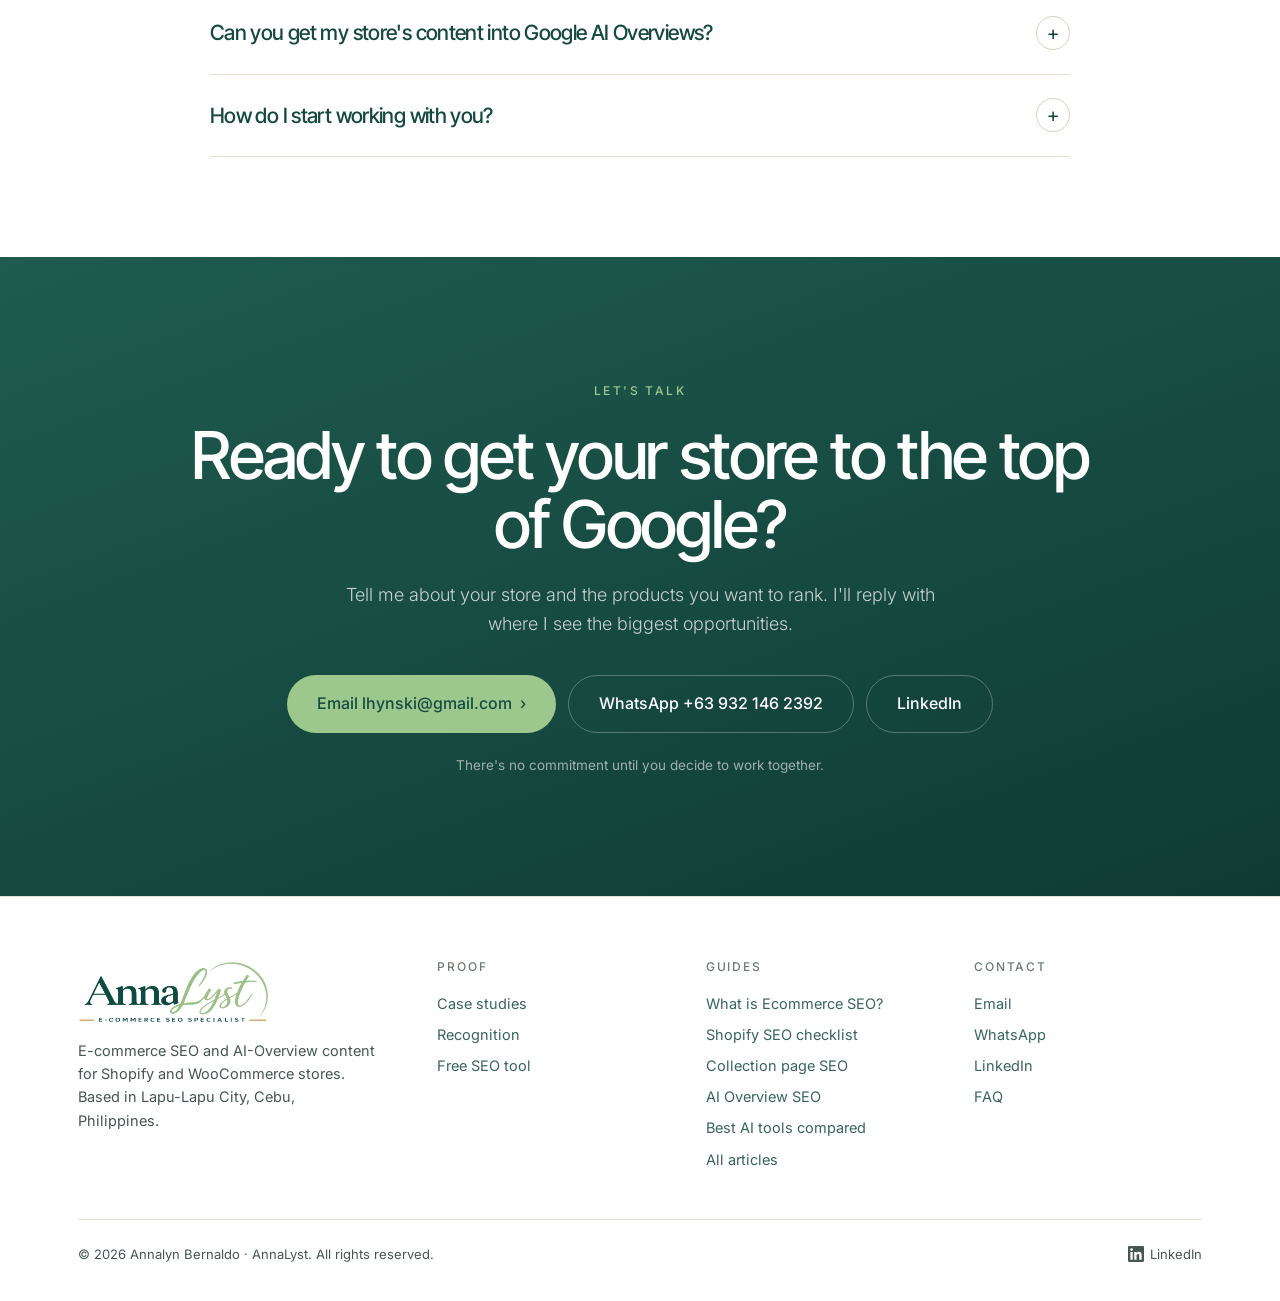
==== commit c381ffac: "Add files via upload" ====
--- a/index.html
+++ b/index.html
@@ -507,7 +507,7 @@
 
 /* level 3-column proof row */
 .proof-stack .pcard{min-height:400px}
-@media(max-width:600px){.proof-stack .pcard{min-height:0}}
+@media(max-width:600px){.proof-stack .pcard{min-height:0}.proof-stack .pc-photo{min-height:0;height:auto;aspect-ratio:4/5;width:100%}}
 .proof-stack{align-items:stretch!important;grid-template-columns:1fr 1fr 1fr!important;gap:20px}
 .proof-stack .pcard{animation:none!important;display:flex;flex-direction:column;height:100%}
 .proof-stack:hover .pcard{transform:none}
